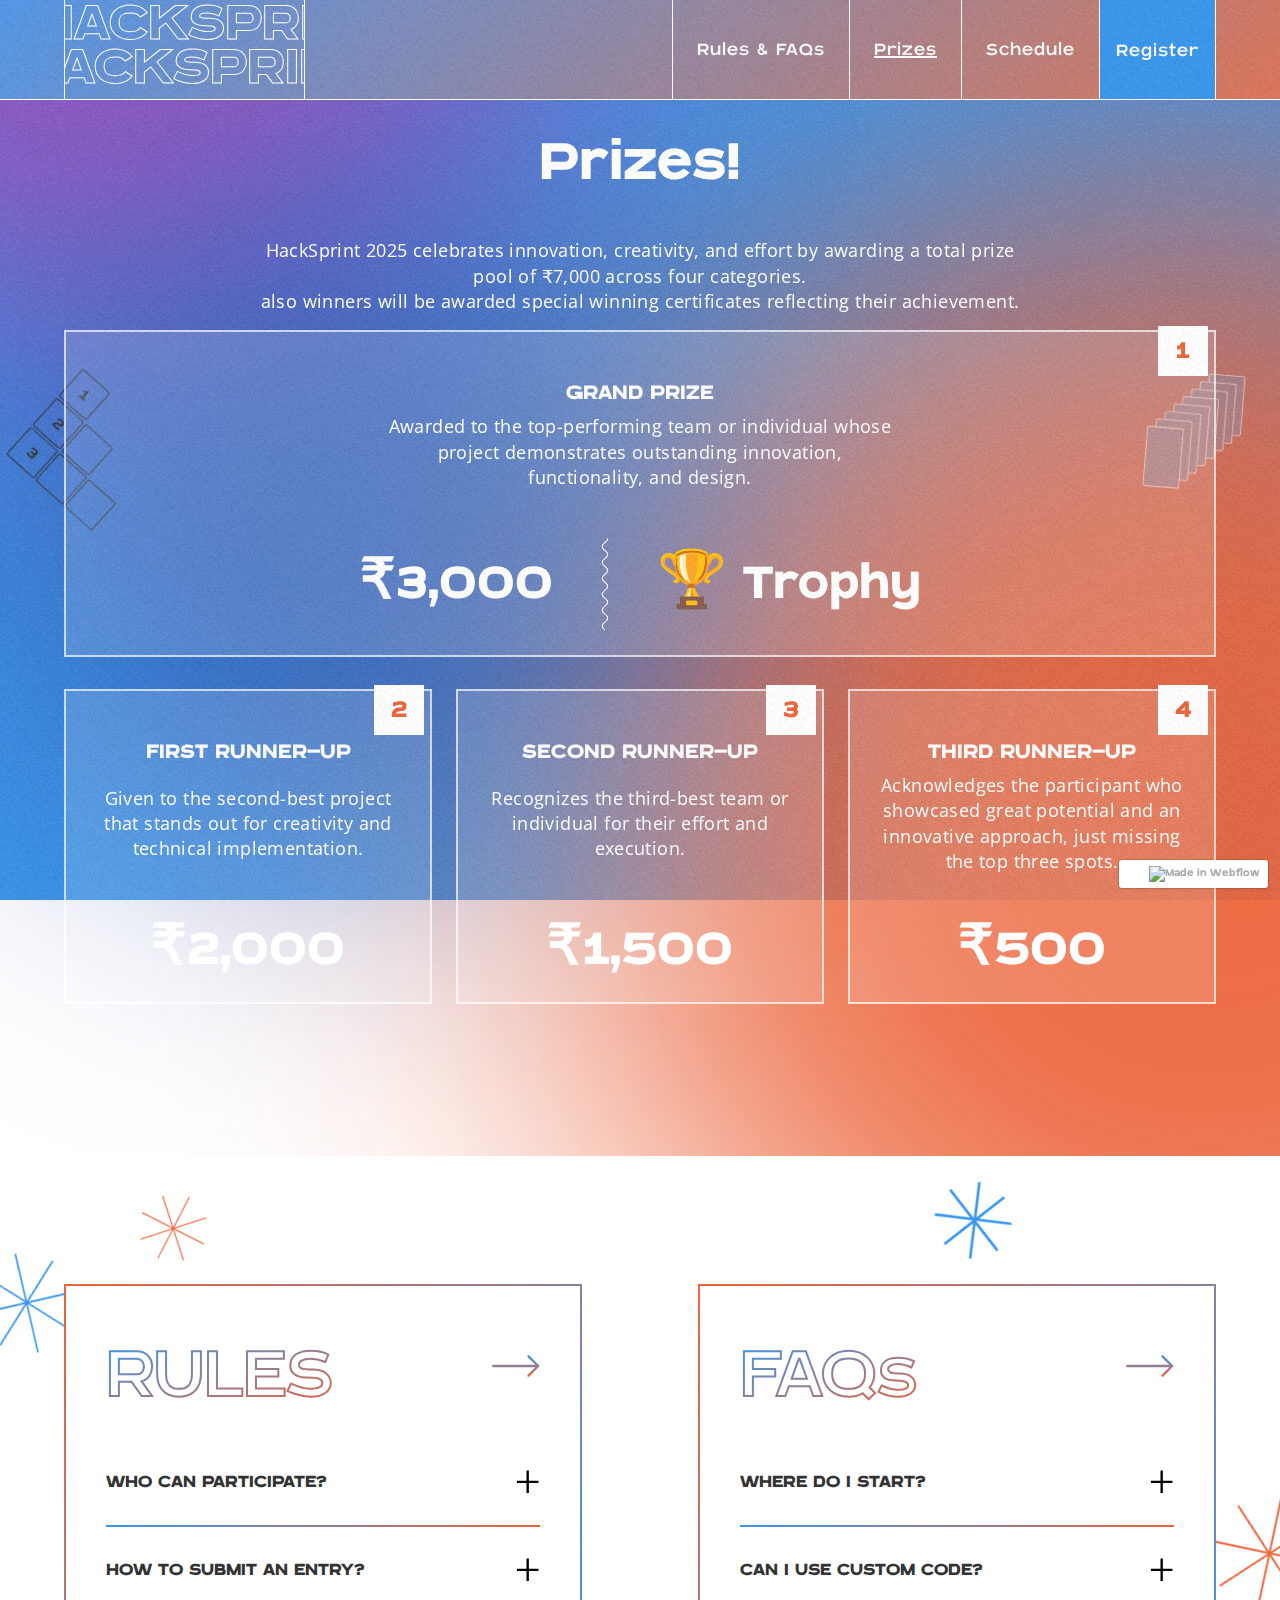
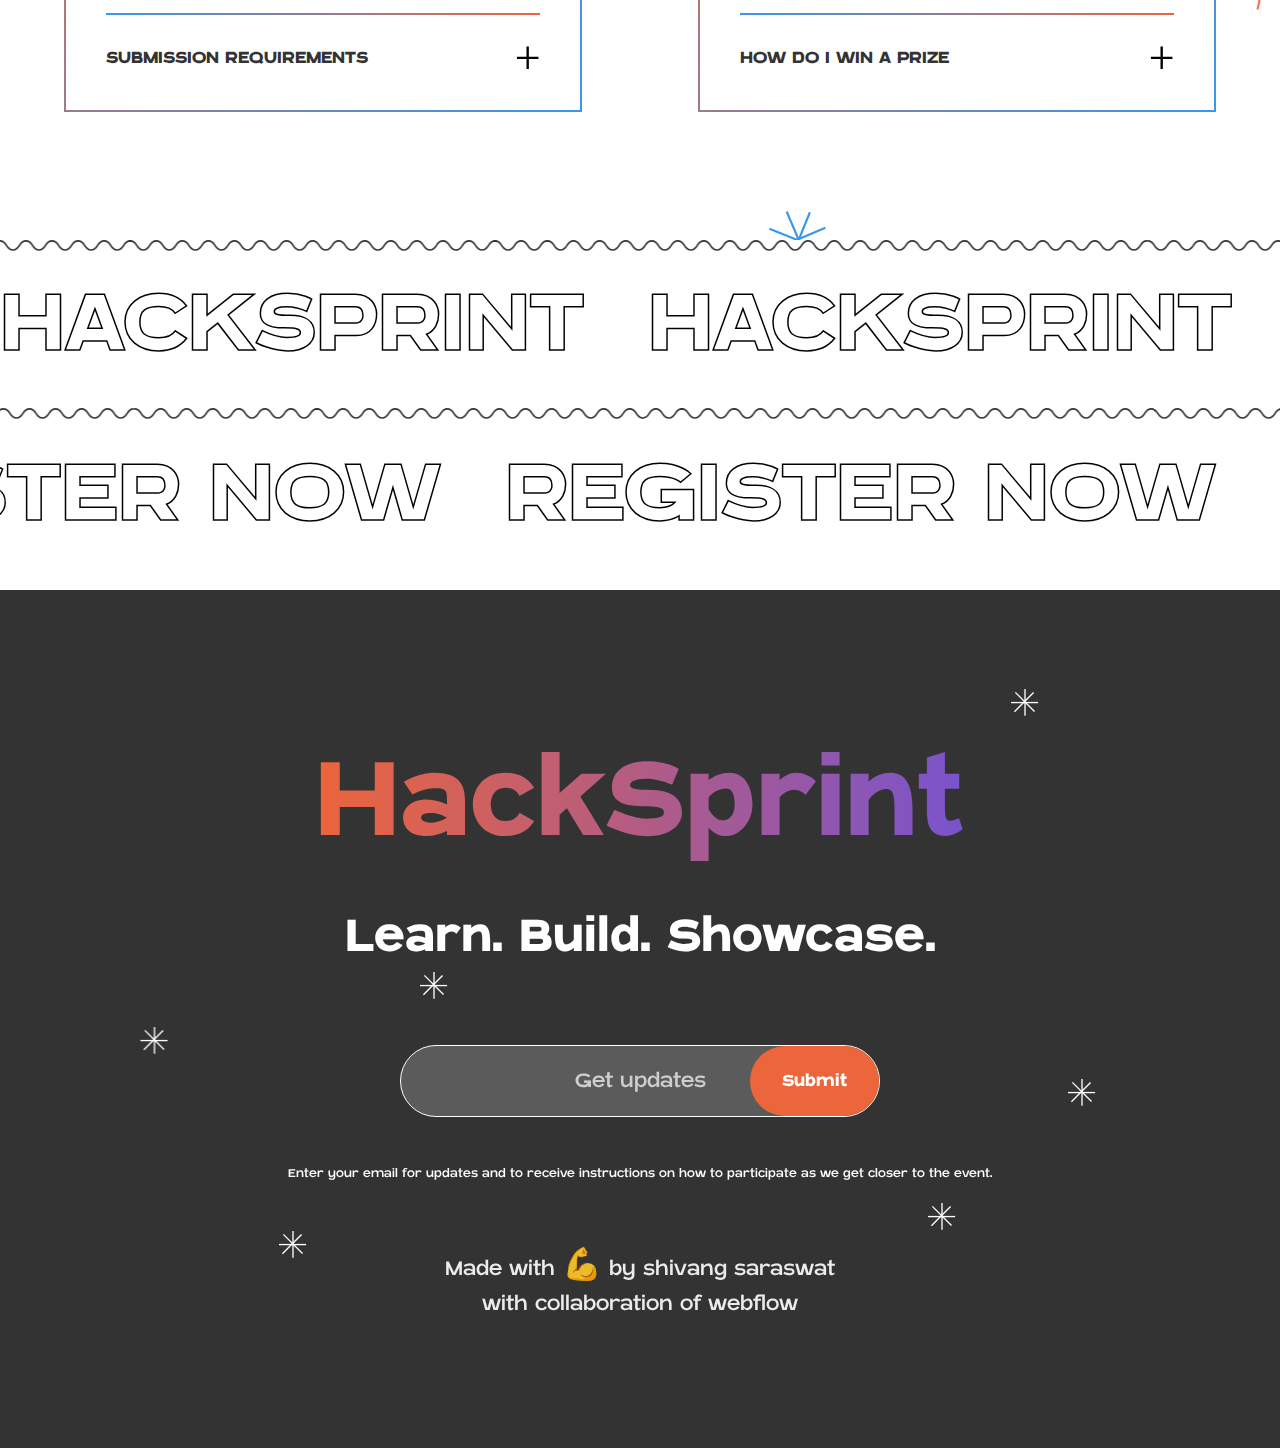
==== prizes.html @ 684ebf3d "bug-fix" ====
<!DOCTYPE html>
<html data-wf-page="60ce366263ce9a8f34f24382" data-wf-site="60ce366263ce9aedb3f24381" data-wf-status="1" class=" w-mod-js">
   <head>
      <meta charset="utf-8">
      <title>Prizes | HackSprint Hackathon</title>
      <meta content="Clone. Create. Connect. Join us July 20-23 for the world's largest Webflow specific hackathon. Powered by Finsweet." name="description">
      <meta content="CloneComp 2021 | Webflow Cloneable Hackathon" property="og:title">
      <meta content="Clone. Create. Connect. Join us July 20-23 for the world's largest Webflow specific hackathon. Powered by Finsweet." property="og:description">
      <meta content="images/60d1d5ae892bbb00818b9dc4_og-img-min%20%281%29.png" property="og:image">
      <meta content="CloneComp 2021 | Webflow Cloneable Hackathon" property="twitter:title">
      <meta content="Clone. Create. Connect. Join us July 20-23 for the world's largest Webflow specific hackathon. Powered by Finsweet." property="twitter:description">
      <meta content="https://cdn.prod.website-files.com/60ce366263ce9aedb3f24381/60d1d5ae892bbb00818b9dc4_og-img-min%20(1).png" property="twitter:image">
      <meta property="og:type" content="website">
      <meta content="summary_large_image" name="twitter:card">
      <meta content="width=device-width, initial-scale=1" name="viewport">
      <meta content="Webflow" name="generator">
      <link href="css/hacksprint.webflow.css" rel="stylesheet" type="text/css">
      <link href="https://fonts.googleapis.com" rel="preconnect">
      <link href="https://fonts.gstatic.com" rel="preconnect" crossorigin="anonymous">
      <script src="js/webfont.js" type="text/javascript"></script>
      <script type="text/javascript">WebFont.load({  google: {    families: ["Open Sans:300,300italic,400,400italic,600,600italic,700,700italic,800,800italic","Inter:100,200,300,regular,500,600,700,800,900"]  }});</script>
      <script type="text/javascript">!function(o,c){var n=c.documentElement,t=" w-mod-";n.className+=t+"js",("ontouchstart"in o||o.DocumentTouch&&c instanceof DocumentTouch)&&(n.className+=t+"touch")}(window,document);</script>
      <link href="images/60d1c0b343411a27e710a7dd_Frame%202.png" rel="shortcut icon" type="image/x-icon">
      <link href="images/60d1c06eaf29f4cddc665154_Frame%201.png" rel="apple-touch-icon">
      <link href="https://clonecomp.webflow.io/" rel="canonical">
      <script id="jetboost-script" type="text/javascript"> window.JETBOOST_SITE_ID = "ckqgnl6mt02pi0m2za96q1nzd"; (function(d) { var s = d.createElement("script"); s.src = "https://cdn.jetboost.io/jetboost.js"; s.async = 1; d.getElementsByTagName("head")[0].appendChild(s); })(document); </script>
      <script src="js/jetboost.js" async=""></script>
   
<!-- Memberstack --> 
<script src="js/memberstack.js" data-memberstack-id="8220835407050ce594dae220cb55c205"> </script> 

<!-- Global site tag (gtag.js) - Google Analytics -->
<script async="" src="https://www.googletagmanager.com/gtag/js?id=G-QPCDQ95077"></script>
<script>
  window.dataLayer = window.dataLayer || [];
  function gtag(){dataLayer.push(arguments);}
  gtag('js', new Date());
  gtag('config', 'G-QPCDQ95077');
</script>
<style>
   .center1{
            text-align: center;
            padding-top: 30px;
            
   }

   .maintext {
      /* text-shadow: 4px 6px; */
  font-size: 130px;
  background: linear-gradient(
        to right,
        rgb(236,101,59),
        #7953cd 20%,
        rgb(236,101,59),
        #71aec8 30%,
        #0190cd 70%,
        #764ada 50%,
        rgb(236,101,59) 50%,
        #c586ae 20%
    );
    
    -webkit-background-clip: text;
    background-clip: text;
    -webkit-text-fill-color: transparent;
    text-fill-color: transparent;
    background-size: 500% auto;
    animation: textShine 5s ease-in-out infinite alternate;
}
@keyframes textShine {
    0% {
        background-position: 0% 50%;
    }
    100% {
        background-position: 100% 50%;
    }
}
.maintext1 {
      text-shadow: 5px 7px;
  font-size: 150px;
  background: linear-gradient(
        to right,
        rgb(236,101,59),
        #7953cd 20%,
        rgb(236,101,59),
        #71aec8 30%,
        #0190cd 70%,
        #764ada 50%,
        rgb(236,101,59) 50%,
        #c586ae 20%
    );
    
    -webkit-background-clip: text;
    background-clip: text;
    -webkit-text-fill-color: transparent;
    text-fill-color: transparent;
    background-size: 500% auto;
    animation: textShine 5s ease-in-out infinite alternate;
}

</style>
</head>
<body>
   <div data-w-id="e8f2a993-9bcc-e92b-ffbc-f6ce407b9c62" class="page-wrapper overflow-hidden">
      <div class="memberstack-form-wrapper">
         
         <div class="form-signup-wrapper">
            <div class="form-signup">
            <div class="margin-bottom-medium">
            <h3 class="text-align-center margin-top-medium">Create a CloneComp Account</h3></div><div class="margin-bottom-medium w-form"><form id="wf-form-MS-sign-up" name="wf-form-MS-sign-up" data-name="MS sign up" method="get" data-ms-form="signup" class="max-xsmall" data-wf-page-id="60ce366263ce9a8f34f24382" data-wf-element-id="c5c7b234-3d4c-e2d2-89e2-783427d19233"><p class="text-size-tiny text-align-center">�&nbsp;️ �&nbsp;Webflow Username is super important! �&nbsp;️ <br><br>We use this unique-id to keep track of all your submissions and scores throughout the event. Please enter the Webflow Username and URL�&nbsp;of the account you intend to submit sites from. Learn how to <a href="https://www.youtube.com/watch?v=0W9elXKJBOg" target="_blank">find your Webflow Username with our tutorial</a>.<br><br><strong><em>If you are signing up as a spectator, please leave the user profile fields empty.</em></strong></p><div class="form-row"><div class="margin-bottom-small margin-right-medium mobile-marg-right-0"><input class="form-input-field w-input" maxlength="256" name="Webflow-Username-2" data-name="Webflow Username 2" placeholder="Webflow Username" type="text" id="Webflow-Username-2" data-ms-member="webflow-username"></div><div class="margin-bottom-small"><input class="form-input-field w-input" maxlength="256" name="Webflow-profile-URL-2" data-name="Webflow Profile URL 2" placeholder="Webflow Profile URL" type="text" id="Webflow-profile-URL-2" data-ms-member="webflow-profile-url"></div></div><div class="form-row"><div class="margin-bottom-small margin-right-medium mobile-marg-right-0"><input class="form-input-field w-input" maxlength="256" name="First-Name-2" data-name="First Name 2" placeholder="First Name" type="text" id="First-Name-2" data-ms-member="first-name" required=""></div><div class="margin-bottom-small"><input class="form-input-field w-input" maxlength="256" name="Last-Name-2" data-name="Last Name 2" placeholder="Last Name" type="text" id="Last-Name-2" data-ms-member="last-name" required=""></div></div><div class="form-row"><div class="margin-bottom-small margin-right-medium mobile-marg-right-0"><input class="form-input-field w-input" maxlength="256" name="Email-2" data-name="Email 2" placeholder="Email Address" type="email" id="Email-2" data-ms-member="email" required=""></div><div class="margin-bottom-small"><input class="form-input-field w-input" maxlength="256" name="Password-2" data-name="Password 2" placeholder="Password" type="password" id="Password-2" data-ms-member="password" required=""></div></div><div class="form-row"><label class="w-checkbox form-checkbox-wrapper"><div class="w-checkbox-input w-checkbox-input--inputType-custom checkbox"></div><input type="checkbox" id="Code-of-Conduct" name="checkbox-2" data-name="Checkbox 2" required="" style="opacity:0;position:absolute;z-index:-1"><span class="w-form-label" for="checkbox-2">I�&nbsp;agree to follow the Webflow <a href="https://webflow.com/community/code-of-conduct" target="_blank">Code of Conduct</a></span></label></div><div class="flex-center"><input type="submit" data-wait="Please wait..." class="button w-button" value="Submit"></div><div class="margin-top-small"><ul role="list"><li><p class="text-size-tiny">Organizers, Judges, sponsors, volunteers, their employees, and anyone else associated with the planning of this event is not eligible to compete in CloneComp. <a href="/rules-faqs">See official rules here</a>. </p></li><li><p class="text-size-tiny">When you submit this registration form, you will automatically be added to CloneComp email updates. You can unsubscribe anytime. <a href="https://join.slack.com/t/nocode/shared_invite/zt-dy9j8kev-CThji6XzTVLH_mpe3wS6vw" target="_blank">Join us on slack</a> for real time event updates. </p></li></ul></div></form><div class="success-message w-form-done"><div>Thank you! Your account is now set up!</div></div><div class="error-message w-form-fail"><div>Oops! Something went wrong while submitting the form.</div></div></div><div class="popup-ms-bar"><a href="https://www.memberstack.com/" target="_blank" class="popup-ms-tag-link w-inline-block"><img src="images/5d78e2e261170c751a72f19e_White%20Badge.svg" alt="" class="popup-ms-tag"></a></div></div><div data-w-id="c5c7b234-3d4c-e2d2-89e2-783427d1926a" class="form-close"></div></div><div class="form-login-wrapper"><div class="form-login"><div class="margin-bottom-medium"><h3 class="text-align-center margin-top-medium">Login to your account</h3></div><div class="margin-bottom-medium w-form"><form id="wf-form-MS-Login" name="wf-form-MS-Login" data-name="MS Login" method="get" data-ms-form="login" class="max-xsmall" data-wf-page-id="60ce366263ce9a8f34f24382" data-wf-element-id="c5c7b234-3d4c-e2d2-89e2-783427d19271"><div class="margin-bottom-small"><input class="form-input-field w-input" maxlength="256" name="Email-2" data-name="Email 2" placeholder="Email Address" type="email" id="Email-2" data-ms-member="email" required=""></div><div class="margin-bottom-small"><input class="form-input-field w-input" maxlength="256" name="Password-2" data-name="Password 2" placeholder="Password" type="password" id="Password-2" data-ms-member="password" required=""></div><div class="flex-vertical-centre-top"><a href="#/ms/password-reset" class="forgot-password">Forgot Password?</a><input type="submit" data-wait="Please wait..." class="button w-button" value="Submit"></div></form><div class="w-form-done"><div>Thank you! Your submission has been received!</div></div><div class="w-form-fail"><div>Oops! Something went wrong while submitting the form.</div></div></div><div class="popup-ms-bar"><a href="https://www.memberstack.com/" target="_blank" class="popup-ms-tag-link w-inline-block"><img src="images/5d78e2e261170c751a72f19e_White%20Badge.svg" alt="" class="popup-ms-tag"></a></div></div><div data-w-id="c5c7b234-3d4c-e2d2-89e2-783427d19283" class="form-close"></div></div></div>
            <div data-collapse="medium" data-animation="default" data-duration="400" data-w-id="53d11284-c5cf-0a8c-11ec-67cb625c6b48" data-easing="ease" data-easing2="ease" role="banner" class="nav_component w-nav">
               
          <!-- Nav-Bar section start-->
     <div class="nav_container">
     <a href="/" aria-current="page" class="nav_logo-wrapper w-nav-brand w--current">
     <h1 class="nav_logo-text text-top">HACKSPRINT</h1>
     <h1 class="nav_logo-text text-bottom">HACKSPRINT</h1></a>
            
         <nav role="navigation" class="nav_links-wrapper w-nav-menu">
            <a href="/rules-faqs.html" class="nav_link w-inline-block">
            <div>Rules &amp;&nbsp;FAQs</div></a>
            <a href="prizes.html" class="nav_link w-inline-block">
            <div><u>Prizes</u></div></a>
            <!-- <a href="#sponsors" class="nav_link w-inline-block">
            <div>Sponsors</div></a> -->
            <a href="schedule.html" class="nav_link w-inline-block">
            <div>Schedule</div></a>

            <div class="nav_link memberstack">
               <a href="#" class="account-link stacked highlight w-inline-block">
               <div class="center1">Register</div></a>
            </div>
               </nav>
                  <div class="nav_menu-button w-nav-button">
                  <div data-is-ix2-target="1" class="nav_menu-button-lottie" data-w-id="53d11284-c5cf-0a8c-11ec-67cb625c6b6a" data-animation-type="lottie" data-src="https://cdn.prod.website-files.com/60ce366263ce9aedb3f24381/60d09579901901953ec85617_lottieflow-menu-nav-06-ffffff-easey.json" data-loop="0" data-direction="1" data-autoplay="0" data-renderer="svg" data-default-duration="2.36" data-duration="0" data-ix2-initial-state="0"></div></div></div></div>
                       <!-- nev-bar-end -->


      
      <div class="body-background-color"><div data-w-id="9ec17549-4fc0-a345-779c-c80ffc6cab0a" class="purple-blob"></div><div data-w-id="83e1a6ae-8cd8-3bde-6ae9-853423e3ed69" class="orange-blob"></div><div data-w-id="ca49b81b-0c8d-beb1-bca9-03891e5a3f41" class="highlight-blob"></div></div>
      
      <div class="body-background-texture noevents"></div>
      <main class="main-wrapper">


         <div id="prizes" data-w-id="cf377c82-d562-34a6-8992-01264f665458" class="section-home-prizes">
            <div class="page-padding">
               <div class="container max-xlarge">
               <div class="padding-vertical-xlarge mobile-ex">
               <div class="home-prizes-content-wrapper">
               <div class="max-small align-center">
                  
               <h2 class="heading-xlarge">Prizes!</h2>
               <div class="margin-top-semi-large"><p>HackSprint 2025 celebrates innovation, creativity, and effort by awarding a total prize pool of ₹7,000 across four categories.<br>also winners will be awarded special winning certificates reflecting their achievement.</p></div></div><div>
               </div><div>
                     
                  <div class="home-prizes-wrapper">
                  <div class="home-prizes-card">
   
                  <h4>GRAND PRIZE</h4>
                  <p class="max-xsmall margin-top-xsmall">Awarded to the top-performing team or individual whose project demonstrates outstanding innovation, functionality, and design.</p>
                  <div class="home-prizes-card-reward-wrapper margin-top-medium">
                     <div class="home-prizes-card-reward">
                     <h2>₹3,000</h2></div>
                     <img src="images/60d0c73d5da10f57646ad584_curvyline-small.svg" loading="lazy" alt="" class="home-prizes-card-reward-separator">
                     <div class="home-prizes-card-reward">
                     <h2>🏆 Trophy</h2></div>
                    </div>
                     <div class="home-prizes-card-tag-wrapper">
                     <div class="home-prizes-card-tag-text">1</div></div></div>
                     <div class="margin-top-medium">
                     <div class="home-prizes-grid">
                     <div class="home-prizes-card">
                        
                  <h4>FIRST RUNNER-UP</h4>
                  <p class="max-xsmall margin-top-xsmall">Given to the second-best project that stands out for creativity and technical implementation.
                  </p>
                  <div class="home-prizes-card-reward-wrapper margin-top-medium">
                  <div class="home-prizes-card-reward">
                  <h2>₹2,000</h2></div></div>
                  <div class="home-prizes-card-tag-wrapper">
                  <div class="home-prizes-card-tag-text">2</div></div></div>
                  <div class="home-prizes-card">
                     
                  <h4>SECOND RUNNER-UP</h4>
                  <p class="max-xsmall margin-top-xsmall">Recognizes the third-best team or individual for their effort and execution.</p>
                  <div class="home-prizes-card-reward-wrapper margin-top-medium">
                  <div class="home-prizes-card-reward">
                  <h2>₹1,500</h2></div></div>
                  <div class="home-prizes-card-tag-wrapper">
                  <div class="home-prizes-card-tag-text">3</div></div></div>
                  
                  
                  
                  <div class="home-prizes-card">
                  <h4>THIRD RUNNER-UP</h4>
                  <p class="max-xsmall margin-top-xsmall">Acknowledges the participant who showcased great potential and an innovative approach, just missing the top three spots.</p>
                  <div class="home-prizes-card-reward-wrapper margin-top-medium">
                  <div class="home-prizes-card-reward"><h2>₹500</h2></div></div>
                  <div class="home-prizes-card-tag-wrapper">
                  <div class="home-prizes-card-tag-text">4</div>
               </div></div></div></div></div></div>
   
         <img src="images/60cf33c1681c89fbcbee606c_podium.svg" loading="lazy" alt="" class="home-prizes-podium">
         <img src="images/60d100f8e5062e5a5115d7e6_Group%2025.svg" loading="lazy" alt="" class="home-schedule-like-copy"></div></div></div></div></div>
            
            
           


 <div data-w-id="1c953800-e3fd-acac-a9cb-29b0601e2c1c" class="section-home-rules">
   <div class="page-padding">
   <img src="images/60d0cd04a9f925267ac92d72_star-orange.svg" loading="lazy" alt="" class="rules-star-1">
   <img src="images/60d0cd053e95c5adfae19e41_starblue.svg" loading="lazy" alt="" class="rules-star-2">
   <img src="images/60d0cd04a9f925267ac92d72_star-orange.svg" loading="lazy" alt="" class="rules-star-3">
   <img src="images/60d0cdb1ad69f9083ac40600_starblue.svg" loading="lazy" alt="" class="rules-star-4">
   <img src="images/60d0cd053e95c5adfae19e41_starblue.svg" loading="lazy" alt="" class="rules-star-5">
   <div class="container max-xlarge"
   ><div class="padding-vertical-xlarge"><div class="rules-content-wrapper"><div class="rules-content-outline tablet-marg-bottom-medium"><div class="rules-content"><div class="rules-content-heading"><div class="rules-content-heading-text w-embed"><style>
#text {
	font-family: Blatant;
}
</style>

<svg xmlns="http://www.w3.org/2000/svg">
 <defs>
  <linearGradient id="gradient" y1="0" y2="1">
   <stop stop-color="#3997EE" offset="0"></stop>
   <stop stop-color="#EC653B" offset="1"></stop>
  </linearGradient>
 </defs>
 <g>
  <text id="text" y="70" font-family="intro" font-size="80" font-weight="400" stroke-width="2" stroke="url(#gradient)" fill="#ffffff">RULES</text>
 </g>
</svg></div><img src="images/60cf386138e06c62c321812e_arrow-gradient.svg" loading="lazy" alt="" class="rules-content-heading-arrow"></div><div class="margin-top-large"><div class="rules-content-faq-wrapper"><div class="rules-content-faq"><h5>Who can participate?</h5><img src="images/60cfa867d1bfb1b2c1fd47e6_plus-vector.svg" loading="lazy" alt="" class="rules-content-faq-plus"></div><div class="rules-content-faq-separator"></div><div class="rules-content-faq"><h5>How to submit an entry?</h5><img src="images/60cfa867d1bfb1b2c1fd47e6_plus-vector.svg" loading="lazy" alt="" class="rules-content-faq-plus"></div><div class="rules-content-faq-separator"></div><div class="rules-content-faq"><h5>Submission Requirements</h5><img src="images/60cfa867d1bfb1b2c1fd47e6_plus-vector.svg" loading="lazy" alt="" class="rules-content-faq-plus"></div></div></div><a href="/rules-faqs" class="absolute-link w-inline-block"></a></div></div><div class="rules-content-outline"><div class="rules-content"><div class="rules-content-heading"><div class="rules-content-heading-text w-embed"><style>
#text {
	font-family: Blatant;
}
</style>

<svg xmlns="http://www.w3.org/2000/svg">
 <defs>
  <linearGradient id="gradient" y1="0" y2="1">
   <stop stop-color="#3997EE" offset="0"></stop>
   <stop stop-color="#EC653B" offset="1"></stop>
  </linearGradient>
 </defs>
 <g>
  <text id="text" y="70" font-family="intro" font-size="80" font-weight="400" stroke-width="2" stroke="url(#gradient)" fill="#ffffff">FAQs</text>
 </g>
</svg></div>

<img src="images/60cf386138e06c62c321812e_arrow-gradient.svg" loading="lazy" alt="" class="rules-content-heading-arrow"></div>
<div class="margin-top-large">
   <div class="rules-content-faq-wrapper">
      <div class="rules-content-faq">
      <h5>Where do I start?</h5>
      <img src="images/60cfa867d1bfb1b2c1fd47e6_plus-vector.svg" loading="lazy" alt="" class="rules-content-faq-plus"></div>
      <div class="rules-content-faq-separator"></div>
      <div class="rules-content-faq">
      <h5>Can I use custom code?</h5>
      <img src="images/60cfa867d1bfb1b2c1fd47e6_plus-vector.svg" loading="lazy" alt="" class="rules-content-faq-plus"></div>
      <div class="rules-content-faq-separator"></div>
      <div class="rules-content-faq">
      <h5>How do I win a prize</h5>
      <img src="images/60cfa867d1bfb1b2c1fd47e6_plus-vector.svg" loading="lazy" alt="" class="rules-content-faq-plus"></div></div></div>
      <a href="/rules-faqs" class="absolute-link w-inline-block"></a></div></div></div></div></div></div></div>
      
      <div data-w-id="da482e5e-42e6-3ebc-f0ae-3c606789579d" class="section-home-marquee-white">
      <div class="home-marquee-curvyline-wrapper top">
      <div style="-webkit-transform:translate3d(0px, 0, 0) scale3d(1, 1, 1) rotateX(0) rotateY(0) rotateZ(0) skew(0, 0);-moz-transform:translate3d(0px, 0, 0) scale3d(1, 1, 1) rotateX(0) rotateY(0) rotateZ(0) skew(0, 0);-ms-transform:translate3d(0px, 0, 0) scale3d(1, 1, 1) rotateX(0) rotateY(0) rotateZ(0) skew(0, 0);transform:translate3d(0px, 0, 0) scale3d(1, 1, 1) rotateX(0) rotateY(0) rotateZ(0) skew(0, 0)" class="home-marquee-curvyline-flex">
         
      <img src="images/60cfc6f55253146ab53cffdc_curvyline-black.svg" loading="lazy" alt="" class="home-marquee-curvyline">
      <img src="images/60cfc6f55253146ab53cffdc_curvyline-black.svg" loading="lazy" alt="" class="home-marquee-curvyline">
      <img src="images/60cfc6f55253146ab53cffdc_curvyline-black.svg" loading="lazy" alt="" class="home-marquee-curvyline">
      <img src="images/60cfc6f55253146ab53cffdc_curvyline-black.svg" loading="lazy" alt="" class="home-marquee-curvyline"></div></div>
      
      <div class="home-marquee-curvyline-center-wrapper">
      <div style="-webkit-transform:translate3d(0px, 0, 0) scale3d(1, 1, 1) rotateX(0) rotateY(0) rotateZ(0) skew(0, 0);-moz-transform:translate3d(0px, 0, 0) scale3d(1, 1, 1) rotateX(0) rotateY(0) rotateZ(0) skew(0, 0);-ms-transform:translate3d(0px, 0, 0) scale3d(1, 1, 1) rotateX(0) rotateY(0) rotateZ(0) skew(0, 0);transform:translate3d(0px, 0, 0) scale3d(1, 1, 1) rotateX(0) rotateY(0) rotateZ(0) skew(0, 0)" class="home-marquee-curvyline-center-flex">
         
      <img src="images/60cfc6f55253146ab53cffdc_curvyline-black.svg" loading="lazy" alt="" class="home-marquee-curvyline">
      <img src="images/60cfc6f55253146ab53cffdc_curvyline-black.svg" loading="lazy" alt="" class="home-marquee-curvyline">
      <img src="images/60cfc6f55253146ab53cffdc_curvyline-black.svg" loading="lazy" alt="" class="home-marquee-curvyline">
      <img src="images/60cfc6f55253146ab53cffdc_curvyline-black.svg" loading="lazy" alt="" class="home-marquee-curvyline"></div></div>
      
      <div class="home-marquee-curvyline-wrapper bottom">
      <div style="-webkit-transform:translate3d(0px, 0, 0) scale3d(1, 1, 1) rotateX(0) rotateY(0) rotateZ(0) skew(0, 0);-moz-transform:translate3d(0px, 0, 0) scale3d(1, 1, 1) rotateX(0) rotateY(0) rotateZ(0) skew(0, 0);-ms-transform:translate3d(0px, 0, 0) scale3d(1, 1, 1) rotateX(0) rotateY(0) rotateZ(0) skew(0, 0);transform:translate3d(0px, 0, 0) scale3d(1, 1, 1) rotateX(0) rotateY(0) rotateZ(0) skew(0, 0)" class="home-marquee-curvyline-flex">
      </div></div>
      
      <div class="home-marquee-row">
      <div class="home-marquee-row-track-top">
      <h2 class="home-marquee-text2">HACKSPRINT</h2>
      <h2 class="home-marquee-text2">HACKSPRINT</h2>
      <h2 class="home-marquee-text2">HACKSPRINT</h2>
      <h2 class="home-marquee-text2">HACKSPRINT</h2>
      <h2 class="home-marquee-text2">HACKSPRINT</h2></div></div>
      
      <div class="home-marquee-row">
      <div class="home-marquee-row-track-bottom">
      <h2 class="home-marquee-text2">REGISTER NOW</h2>
      <h2 class="home-marquee-text2">REGISTER NOW</h2>
      <h2 class="home-marquee-text2">REGISTER NOW</h2>
      <h2 class="home-marquee-text2">REGISTER NOW</h2></div></div></div></main>

      
      
      <div data-w-id="c0a1bb7d-7c08-fa5d-6c9e-b20257e0094f" class="footer_component">
      <div class="page-padding">
      <div class="container">
      <div class="padding-vertical-xlarge">
      <div class="footer_content">
         <img src="images/60d0d9728f2be36b3320ae61_footer-star.svg" loading="lazy" alt="" class="footer-star-1">
         <img src="images/60d0d9728f2be36b3320ae61_footer-star.svg" loading="lazy" alt="" class="footer-star-2">
         <img src="images/60d0d9728f2be36b3320ae61_footer-star.svg" loading="lazy" alt="" class="footer-star-3">
         <img src="images/60d0d9728f2be36b3320ae61_footer-star.svg" loading="lazy" alt="" class="footer-star-4">
         <img src="images/60d0d9728f2be36b3320ae61_footer-star.svg" loading="lazy" alt="" class="footer-star-5">
         <img src="images/60d0d9728f2be36b3320ae61_footer-star.svg" loading="lazy" alt="" class="footer-star-6">
         <img src="images/60d0d9728f2be36b3320ae61_footer-star.svg" loading="lazy" alt="" class="footer-star-7">
         <img src="images/60d0d9728f2be36b3320ae61_footer-star.svg" loading="lazy" alt="" class="footer-star-8">
         <img src="images/60d0d9728f2be36b3320ae61_footer-star.svg" loading="lazy" alt="" class="footer-star-9">
         <img src="images/60d0d9728f2be36b3320ae61_footer-star.svg" loading="lazy" alt="" class="footer-star-10">
         
         <div class="maintext">HackSprint</div><br>
         <h2>Learn. Build. Showcase.</h2>
            
            <div class="margin-top-medium">
               <div class="signup_component">
               <div class="form-block-2 w-form">
                  <form id="email-form" name="email-form" data-name="Email Form" method="get" class="signup_form-wrapper">
                  <input type="email" class="signup_form-input w-input" maxlength="256" name="email-4" data-name="Email 4" placeholder="Get updates" id="email-4" required="">
                  
                  <input type="submit" value="Submit" data-wait="Please wait..." class="signup_form-submit w-button"></form>
                  <div class="signup_success w-form-done">
                  <div>Thank you! Your submission has been received!</div></div>
                     
         <div class="signup_error w-form-fail">
         <div>Oops! Something went wrong while submitting the form.</div></div></div></div></div>
         <div class="micro-text">Enter your email for updates and to receive instructions on how to participate as we get closer to the event.</div>
         
         
         <div class="margin-top-large">
            <div class="footer_final-text">Made with <span class="muscle-text">💪</span> by shivang saraswat <br><center>with collaboration of webflow
            </center></div>
         </div></div></div></div></div></div><div data-w-id="974812f0-9dea-b04e-9786-4556c50aa30c" class="home-hero-wsiv-trigger"></div>
         <div class="global-styles w-embed">
            
            <style>
* {
  -webkit-font-smoothing: antialiased;
  -moz-osx-font-smoothing: grayscale;
}
a, 
.w-tab-link,
.w-nav-link,
.w-dropdown-btn,
.w-dropdown-toggle,
.w-dropdown-link
{
color: inherit;
}

.noevents {
	pointer-events: none;
}

.home-info-timeline-dotted-line {
	background-image: url("data:image/svg+xml,%3csvg width='100%25' height='100%25' xmlns='http://www.w3.org/2000/svg'%3e%3crect width='100%25' height='100%25' fill='none' stroke='%23ec653b' stroke-width='4' stroke-dasharray='6%2c 24' stroke-dashoffset='0' stroke-linecap='square'/%3e%3c/svg%3e");
}

.tabs_content-timeline-dottedline {
background-image: url("data:image/svg+xml,%3csvg width='100%25' height='100%25' xmlns='http://www.w3.org/2000/svg'%3e%3crect width='100%25' height='100%25' fill='none' stroke='white' stroke-width='4' stroke-dasharray='4%2c 20' stroke-dashoffset='0' stroke-linecap='square'/%3e%3c/svg%3e");
}

.nav_logo-text {
	-webkit-text-stroke-width: 1px;
	-webkit-text-stroke-color: white;
}

.rules-faq-content-block-heading-text {
font-size: 92px;
  background: -webkit-linear-gradient(#eee, #333);
  -webkit-background-clip: text;
  -webkit-text-fill-color: white;
}

.home-marquee-text {
	-webkit-text-stroke-width: 1px;
	-webkit-text-stroke-color: white;
}

.home-marquee-text2 {
	-webkit-text-stroke-width: 1.5px;
	-webkit-text-stroke-color: black;
}

.organizers_outline-clone {
	pointer-events: none;
}

.form-dropdown-field {
	text-align-last:center !important;
}

option {
	background: rgba(236, 101, 59, 0.9);
}

</style>

<style>
.ms-password-top-text {
   color: #12141c !important;
}
.ms-password-h1 {
   color: #12141c !important;
}
.ms-password-text {
   color: #12141c !important;
}
.ms-reset-container {
    background-color: #ffffff !important;
}
.ms-password-text {
   color: #12141c !important;
}
.ms-password-label {
   color: #12141c !important;
}
</style></div></div><script src="js/jquery-3.5.1.min.dc5e7f18c8.js" type="text/javascript" crossorigin="anonymous"></script><script src="js/webflow.cf4b67d55.js" type="text/javascript"></script><!--[if lte IE 9]><script src="//cdnjs.cloudflare.com/ajax/libs/placeholders/3.0.2/placeholders.min.js"></script><![endif]--></body></html>
---- css/hacksprint.webflow.css ----
/* Generated on: Fri Jun 24 2022 17:19:15 GMT+0000 (Coordinated Universal Time) */
/* ==========================================================================
   normalize.css v3.0.3 | MIT License | github.com/necolas/normalize.css 
   ========================================================================== */
/*! normalize.css v3.0.3 | MIT License | github.com/necolas/normalize.css */
html{font-family:sans-serif;-ms-text-size-adjust:100%;-webkit-text-size-adjust:100%}body{margin:0}article,aside,details,figcaption,figure,footer,header,hgroup,main,menu,nav,section,summary{display:block}audio,canvas,progress,video{display:inline-block;vertical-align:baseline}audio:not([controls]){display:none;height:0}[hidden],template{display:none}a{background-color:transparent}a:active,a:hover{outline:0}abbr[title]{border-bottom:1px dotted}b,strong{font-weight:bold}dfn{font-style:italic}h1{font-size:2em;margin:.67em 0}mark{background:#ff0;color:#000}small{font-size:80%}sub,sup{font-size:75%;line-height:0;position:relative;vertical-align:baseline}sup{top:-0.5em}sub{bottom:-0.25em}img{border:0}svg:not(:root){overflow:hidden}figure{margin:1em 40px}hr{box-sizing:content-box;height:0}pre{overflow:auto}code,kbd,pre,samp{font-family:monospace,monospace;font-size:1em}button,input,optgroup,select,textarea{color:inherit;font:inherit;margin:0}button{overflow:visible}button,select{text-transform:none}button,html input[type="button"],input[type="reset"]{-webkit-appearance:button;cursor:pointer}button[disabled],html input[disabled]{cursor:default}button::-moz-focus-inner,input::-moz-focus-inner{border:0;padding:0}input{line-height:normal}input[type='checkbox'],input[type='radio']{box-sizing:border-box;padding:0}input[type='number']::-webkit-inner-spin-button,input[type='number']::-webkit-outer-spin-button{height:auto}input[type='search']{-webkit-appearance:none}input[type='search']::-webkit-search-cancel-button,input[type='search']::-webkit-search-decoration{-webkit-appearance:none}fieldset{border:1px solid #c0c0c0;margin:0 2px;padding:.35em .625em .75em}legend{border:0;padding:0}textarea{overflow:auto}optgroup{font-weight:bold}table{border-collapse:collapse;border-spacing:0}td,th{padding:0}

/* ==========================================================================
   Start of base Webflow CSS - If you're looking for some ultra-clean CSS, skip the boilerplate and see the unminified code below.
   ========================================================================== */
@font-face{font-family:'webflow-icons';src:url("[data-uri]") format('truetype');font-weight:normal;font-style:normal}[class^="w-icon-"],[class*=" w-icon-"]{font-family:'webflow-icons' !important;speak:none;font-style:normal;font-weight:normal;font-variant:normal;text-transform:none;line-height:1;-webkit-font-smoothing:antialiased;-moz-osx-font-smoothing:grayscale}.w-icon-slider-right:before{content:"\e600"}.w-icon-slider-left:before{content:"\e601"}.w-icon-nav-menu:before{content:"\e602"}.w-icon-arrow-down:before,.w-icon-dropdown-toggle:before{content:"\e603"}.w-icon-file-upload-remove:before{content:"\e900"}.w-icon-file-upload-icon:before{content:"\e903"}*{-webkit-box-sizing:border-box;-moz-box-sizing:border-box;box-sizing:border-box}html{height:100%}body{margin:0;min-height:100%;background-color:#fff;font-family:Arial,sans-serif;font-size:14px;line-height:20px;color:#333}img{max-width:100%;vertical-align:middle;display:inline-block}html.w-mod-touch *{background-attachment:scroll !important}.w-block{display:block}.w-inline-block{max-width:100%;display:inline-block}.w-clearfix:before,.w-clearfix:after{content:" ";display:table;grid-column-start:1;grid-row-start:1;grid-column-end:2;grid-row-end:2}.w-clearfix:after{clear:both}.w-hidden{display:none}.w-button{display:inline-block;padding:9px 15px;background-color:#3898EC;color:white;border:0;line-height:inherit;text-decoration:none;cursor:pointer;border-radius:0}input.w-button{-webkit-appearance:button}html[data-w-dynpage] [data-w-cloak]{color:transparent !important}.w-webflow-badge,.w-webflow-badge *{position:static;left:auto;top:auto;right:auto;bottom:auto;z-index:auto;display:block;visibility:visible;overflow:visible;overflow-x:visible;overflow-y:visible;box-sizing:border-box;width:auto;height:auto;max-height:none;max-width:none;min-height:0;min-width:0;margin:0;padding:0;float:none;clear:none;border:0 none transparent;border-radius:0;background:none;background-image:none;background-position:0 0;background-size:auto auto;background-repeat:repeat;background-origin:padding-box;background-clip:border-box;background-attachment:scroll;background-color:transparent;box-shadow:none;opacity:1;transform:none;transition:none;direction:ltr;font-family:inherit;font-weight:inherit;color:inherit;font-size:inherit;line-height:inherit;font-style:inherit;font-variant:inherit;text-align:inherit;letter-spacing:inherit;text-decoration:inherit;text-indent:0;text-transform:inherit;list-style-type:disc;text-shadow:none;font-smoothing:auto;vertical-align:baseline;cursor:inherit;white-space:inherit;word-break:normal;word-spacing:normal;word-wrap:normal}.w-webflow-badge{position:fixed !important;display:inline-block !important;visibility:visible !important;z-index:2147483647 !important;top:auto !important;right:12px !important;bottom:12px !important;left:auto !important;color:#AAADB0 !important;background-color:#fff !important;border-radius:3px !important;padding:6px 8px 6px 6px !important;font-size:12px !important;opacity:1 !important;line-height:14px !important;text-decoration:none !important;transform:none !important;margin:0 !important;width:auto !important;height:auto !important;overflow:visible !important;white-space:nowrap;box-shadow:0 0 0 1px rgba(0,0,0,0.1),0 1px 3px rgba(0,0,0,0.1);cursor:pointer}.w-webflow-badge>img{display:inline-block !important;visibility:visible !important;opacity:1 !important;vertical-align:middle !important}h1,h2,h3,h4,h5,h6{font-weight:bold;margin-bottom:10px}h1{font-size:38px;line-height:44px;margin-top:20px}h2{font-size:32px;line-height:36px;margin-top:20px}h3{font-size:24px;line-height:30px;margin-top:20px}h4{font-size:18px;line-height:24px;margin-top:10px}h5{font-size:14px;line-height:20px;margin-top:10px}h6{font-size:12px;line-height:18px;margin-top:10px}p{margin-top:0;margin-bottom:10px}blockquote{margin:0 0 10px 0;padding:10px 20px;border-left:5px solid #E2E2E2;font-size:18px;line-height:22px}figure{margin:0;margin-bottom:10px}figcaption{margin-top:5px;text-align:center}ul,ol{margin-top:0;margin-bottom:10px;padding-left:40px}.w-list-unstyled{padding-left:0;list-style:none}.w-embed:before,.w-embed:after{content:" ";display:table;grid-column-start:1;grid-row-start:1;grid-column-end:2;grid-row-end:2}.w-embed:after{clear:both}.w-video{width:100%;position:relative;padding:0}.w-video iframe,.w-video object,.w-video embed{position:absolute;top:0;left:0;width:100%;height:100%;border:none}fieldset{padding:0;margin:0;border:0}button,html input[type='button'],input[type='reset']{border:0;cursor:pointer;-webkit-appearance:button}.w-form{margin:0 0 15px}.w-form-done{display:none;padding:20px;text-align:center;background-color:#dddddd}.w-form-fail{display:none;margin-top:10px;padding:10px;background-color:#ffdede}label{display:block;margin-bottom:5px;font-weight:bold}.w-input,.w-select{display:block;width:100%;height:38px;padding:8px 12px;margin-bottom:10px;font-size:14px;line-height:1.42857143;color:#333333;vertical-align:middle;background-color:#ffffff;border:1px solid #cccccc}.w-input:-moz-placeholder,.w-select:-moz-placeholder{color:#999}.w-input::-moz-placeholder,.w-select::-moz-placeholder{color:#999;opacity:1}.w-input:-ms-input-placeholder,.w-select:-ms-input-placeholder{color:#999}.w-input::-webkit-input-placeholder,.w-select::-webkit-input-placeholder{color:#999}.w-input:focus,.w-select:focus{border-color:#3898EC;outline:0}.w-input[disabled],.w-select[disabled],.w-input[readonly],.w-select[readonly],fieldset[disabled] .w-input,fieldset[disabled] .w-select{cursor:not-allowed}.w-input[disabled]:not(.w-input-disabled),.w-select[disabled]:not(.w-input-disabled),.w-input[readonly],.w-select[readonly],fieldset[disabled]:not(.w-input-disabled) .w-input,fieldset[disabled]:not(.w-input-disabled) .w-select{background-color:#eeeeee}textarea.w-input,textarea.w-select{height:auto}.w-select{background-color:#f3f3f3}.w-select[multiple]{height:auto}.w-form-label{display:inline-block;cursor:pointer;font-weight:normal;margin-bottom:0}.w-radio{display:block;margin-bottom:5px;padding-left:20px}.w-radio:before,.w-radio:after{content:" ";display:table;grid-column-start:1;grid-row-start:1;grid-column-end:2;grid-row-end:2}.w-radio:after{clear:both}.w-radio-input{margin:4px 0 0;margin-top:1px \9;line-height:normal;float:left;margin-left:-20px}.w-radio-input{margin-top:3px}.w-file-upload{display:block;margin-bottom:10px}.w-file-upload-input{width:.1px;height:.1px;opacity:0;overflow:hidden;position:absolute;z-index:-100}.w-file-upload-default,.w-file-upload-uploading,.w-file-upload-success{display:inline-block;color:#333333}.w-file-upload-error{display:block;margin-top:10px}.w-file-upload-default.w-hidden,.w-file-upload-uploading.w-hidden,.w-file-upload-error.w-hidden,.w-file-upload-success.w-hidden{display:none}.w-file-upload-uploading-btn{display:flex;font-size:14px;font-weight:normal;cursor:pointer;margin:0;padding:8px 12px;border:1px solid #cccccc;background-color:#fafafa}.w-file-upload-file{display:flex;flex-grow:1;justify-content:space-between;margin:0;padding:8px 9px 8px 11px;border:1px solid #cccccc;background-color:#fafafa}.w-file-upload-file-name{font-size:14px;font-weight:normal;display:block}.w-file-remove-link{margin-top:3px;margin-left:10px;width:auto;height:auto;padding:3px;display:block;cursor:pointer}.w-icon-file-upload-remove{margin:auto;font-size:10px}.w-file-upload-error-msg{display:inline-block;color:#ea384c;padding:2px 0}.w-file-upload-info{display:inline-block;line-height:38px;padding:0 12px}.w-file-upload-label{display:inline-block;font-size:14px;font-weight:normal;cursor:pointer;margin:0;padding:8px 12px;border:1px solid #cccccc;background-color:#fafafa}.w-icon-file-upload-icon,.w-icon-file-upload-uploading{display:inline-block;margin-right:8px;width:20px}.w-icon-file-upload-uploading{height:20px}.w-container{margin-left:auto;margin-right:auto;max-width:940px}.w-container:before,.w-container:after{content:" ";display:table;grid-column-start:1;grid-row-start:1;grid-column-end:2;grid-row-end:2}.w-container:after{clear:both}.w-container .w-row{margin-left:-10px;margin-right:-10px}.w-row:before,.w-row:after{content:" ";display:table;grid-column-start:1;grid-row-start:1;grid-column-end:2;grid-row-end:2}.w-row:after{clear:both}.w-row .w-row{margin-left:0;margin-right:0}.w-col{position:relative;float:left;width:100%;min-height:1px;padding-left:10px;padding-right:10px}.w-col .w-col{padding-left:0;padding-right:0}.w-col-1{width:8.33333333%}.w-col-2{width:16.66666667%}.w-col-3{width:25%}.w-col-4{width:33.33333333%}.w-col-5{width:41.66666667%}.w-col-6{width:50%}.w-col-7{width:58.33333333%}.w-col-8{width:66.66666667%}.w-col-9{width:75%}.w-col-10{width:83.33333333%}.w-col-11{width:91.66666667%}.w-col-12{width:100%}.w-hidden-main{display:none !important}@media screen and (max-width:991px){.w-container{max-width:728px}.w-hidden-main{display:inherit !important}.w-hidden-medium{display:none !important}.w-col-medium-1{width:8.33333333%}.w-col-medium-2{width:16.66666667%}.w-col-medium-3{width:25%}.w-col-medium-4{width:33.33333333%}.w-col-medium-5{width:41.66666667%}.w-col-medium-6{width:50%}.w-col-medium-7{width:58.33333333%}.w-col-medium-8{width:66.66666667%}.w-col-medium-9{width:75%}.w-col-medium-10{width:83.33333333%}.w-col-medium-11{width:91.66666667%}.w-col-medium-12{width:100%}.w-col-stack{width:100%;left:auto;right:auto}}@media screen and (max-width:767px){.w-hidden-main{display:inherit !important}.w-hidden-medium{display:inherit !important}.w-hidden-small{display:none !important}.w-row,.w-container .w-row{margin-left:0;margin-right:0}.w-col{width:100%;left:auto;right:auto}.w-col-small-1{width:8.33333333%}.w-col-small-2{width:16.66666667%}.w-col-small-3{width:25%}.w-col-small-4{width:33.33333333%}.w-col-small-5{width:41.66666667%}.w-col-small-6{width:50%}.w-col-small-7{width:58.33333333%}.w-col-small-8{width:66.66666667%}.w-col-small-9{width:75%}.w-col-small-10{width:83.33333333%}.w-col-small-11{width:91.66666667%}.w-col-small-12{width:100%}}@media screen and (max-width:479px){.w-container{max-width:none}.w-hidden-main{display:inherit !important}.w-hidden-medium{display:inherit !important}.w-hidden-small{display:inherit !important}.w-hidden-tiny{display:none !important}.w-col{width:100%}.w-col-tiny-1{width:8.33333333%}.w-col-tiny-2{width:16.66666667%}.w-col-tiny-3{width:25%}.w-col-tiny-4{width:33.33333333%}.w-col-tiny-5{width:41.66666667%}.w-col-tiny-6{width:50%}.w-col-tiny-7{width:58.33333333%}.w-col-tiny-8{width:66.66666667%}.w-col-tiny-9{width:75%}.w-col-tiny-10{width:83.33333333%}.w-col-tiny-11{width:91.66666667%}.w-col-tiny-12{width:100%}}.w-widget{position:relative}.w-widget-map{width:100%;height:400px}.w-widget-map label{width:auto;display:inline}.w-widget-map img{max-width:inherit}.w-widget-map .gm-style-iw{text-align:center}.w-widget-map .gm-style-iw>button{display:none !important}.w-widget-twitter{overflow:hidden}.w-widget-twitter-count-shim{display:inline-block;vertical-align:top;position:relative;width:28px;height:20px;text-align:center;background:white;border:#758696 solid 1px;border-radius:3px}.w-widget-twitter-count-shim *{pointer-events:none;-webkit-user-select:none;-moz-user-select:none;-ms-user-select:none;user-select:none}.w-widget-twitter-count-shim .w-widget-twitter-count-inner{position:relative;font-size:15px;line-height:12px;text-align:center;color:#999;font-family:serif}.w-widget-twitter-count-shim .w-widget-twitter-count-clear{position:relative;display:block}.w-widget-twitter-count-shim.w--large{width:36px;height:28px}.w-widget-twitter-count-shim.w--large .w-widget-twitter-count-inner{font-size:18px;line-height:18px}.w-widget-twitter-count-shim:not(.w--vertical){margin-left:5px;margin-right:8px}.w-widget-twitter-count-shim:not(.w--vertical).w--large{margin-left:6px}.w-widget-twitter-count-shim:not(.w--vertical):before,.w-widget-twitter-count-shim:not(.w--vertical):after{top:50%;left:0;border:solid transparent;content:' ';height:0;width:0;position:absolute;pointer-events:none}.w-widget-twitter-count-shim:not(.w--vertical):before{border-color:rgba(117,134,150,0);border-right-color:#5d6c7b;border-width:4px;margin-left:-9px;margin-top:-4px}.w-widget-twitter-count-shim:not(.w--vertical).w--large:before{border-width:5px;margin-left:-10px;margin-top:-5px}.w-widget-twitter-count-shim:not(.w--vertical):after{border-color:rgba(255,255,255,0);border-right-color:white;border-width:4px;margin-left:-8px;margin-top:-4px}.w-widget-twitter-count-shim:not(.w--vertical).w--large:after{border-width:5px;margin-left:-9px;margin-top:-5px}.w-widget-twitter-count-shim.w--vertical{width:61px;height:33px;margin-bottom:8px}.w-widget-twitter-count-shim.w--vertical:before,.w-widget-twitter-count-shim.w--vertical:after{top:100%;left:50%;border:solid transparent;content:' ';height:0;width:0;position:absolute;pointer-events:none}.w-widget-twitter-count-shim.w--vertical:before{border-color:rgba(117,134,150,0);border-top-color:#5d6c7b;border-width:5px;margin-left:-5px}.w-widget-twitter-count-shim.w--vertical:after{border-color:rgba(255,255,255,0);border-top-color:white;border-width:4px;margin-left:-4px}.w-widget-twitter-count-shim.w--vertical .w-widget-twitter-count-inner{font-size:18px;line-height:22px}.w-widget-twitter-count-shim.w--vertical.w--large{width:76px}.w-background-video{position:relative;overflow:hidden;height:500px;color:white}.w-background-video>video{background-size:cover;background-position:50% 50%;position:absolute;margin:auto;width:100%;height:100%;right:-100%;bottom:-100%;top:-100%;left:-100%;object-fit:cover;z-index:-100}.w-background-video>video::-webkit-media-controls-start-playback-button{display:none !important;-webkit-appearance:none}.w-background-video--control{position:absolute;bottom:1em;right:1em;background-color:transparent;padding:0}.w-background-video--control>[hidden]{display:none !important}.w-slider{position:relative;height:300px;text-align:center;background:#dddddd;clear:both;-webkit-tap-highlight-color:rgba(0,0,0,0);tap-highlight-color:rgba(0,0,0,0)}.w-slider-mask{position:relative;display:block;overflow:hidden;z-index:1;left:0;right:0;height:100%;white-space:nowrap}.w-slide{position:relative;display:inline-block;vertical-align:top;width:100%;height:100%;white-space:normal;text-align:left}.w-slider-nav{position:absolute;z-index:2;top:auto;right:0;bottom:0;left:0;margin:auto;padding-top:10px;height:40px;text-align:center;-webkit-tap-highlight-color:rgba(0,0,0,0);tap-highlight-color:rgba(0,0,0,0)}.w-slider-nav.w-round>div{border-radius:100%}.w-slider-nav.w-num>div{width:auto;height:auto;padding:.2em .5em;font-size:inherit;line-height:inherit}.w-slider-nav.w-shadow>div{box-shadow:0 0 3px rgba(51,51,51,0.4)}.w-slider-nav-invert{color:#fff}.w-slider-nav-invert>div{background-color:rgba(34,34,34,0.4)}.w-slider-nav-invert>div.w-active{background-color:#222}.w-slider-dot{position:relative;display:inline-block;width:1em;height:1em;background-color:rgba(255,255,255,0.4);cursor:pointer;margin:0 3px .5em;transition:background-color 100ms,color 100ms}.w-slider-dot.w-active{background-color:#fff}.w-slider-dot:focus{outline:none;box-shadow:0 0 0 2px #fff}.w-slider-dot:focus.w-active{box-shadow:none}.w-slider-arrow-left,.w-slider-arrow-right{position:absolute;width:80px;top:0;right:0;bottom:0;left:0;margin:auto;cursor:pointer;overflow:hidden;color:white;font-size:40px;-webkit-tap-highlight-color:rgba(0,0,0,0);tap-highlight-color:rgba(0,0,0,0);-webkit-user-select:none;-moz-user-select:none;-ms-user-select:none;user-select:none}.w-slider-arrow-left [class^='w-icon-'],.w-slider-arrow-right [class^='w-icon-'],.w-slider-arrow-left [class*=' w-icon-'],.w-slider-arrow-right [class*=' w-icon-']{position:absolute}.w-slider-arrow-left:focus,.w-slider-arrow-right:focus{outline:0}.w-slider-arrow-left{z-index:3;right:auto}.w-slider-arrow-right{z-index:4;left:auto}.w-icon-slider-left,.w-icon-slider-right{top:0;right:0;bottom:0;left:0;margin:auto;width:1em;height:1em}.w-slider-aria-label{border:0;clip:rect(0 0 0 0);height:1px;margin:-1px;overflow:hidden;padding:0;position:absolute;width:1px}.w-slider-force-show{display:block !important}.w-dropdown{display:inline-block;position:relative;text-align:left;margin-left:auto;margin-right:auto;z-index:900}.w-dropdown-btn,.w-dropdown-toggle,.w-dropdown-link{position:relative;vertical-align:top;text-decoration:none;color:#222222;padding:20px;text-align:left;margin-left:auto;margin-right:auto;white-space:nowrap}.w-dropdown-toggle{-webkit-user-select:none;-moz-user-select:none;-ms-user-select:none;user-select:none;display:inline-block;cursor:pointer;padding-right:40px}.w-dropdown-toggle:focus{outline:0}.w-icon-dropdown-toggle{position:absolute;top:0;right:0;bottom:0;margin:auto;margin-right:20px;width:1em;height:1em}.w-dropdown-list{position:absolute;background:#dddddd;display:none;min-width:100%}.w-dropdown-list.w--open{display:block}.w-dropdown-link{padding:10px 20px;display:block;color:#222222}.w-dropdown-link.w--current{color:#0082f3}.w-dropdown-link:focus{outline:0}@media screen and (max-width:767px){.w-nav-brand{padding-left:10px}}.w-lightbox-backdrop{color:#000;cursor:auto;font-family:serif;font-size:medium;font-style:normal;font-variant:normal;font-weight:normal;letter-spacing:normal;line-height:normal;list-style:disc;text-align:start;text-indent:0;text-shadow:none;text-transform:none;visibility:visible;white-space:normal;word-break:normal;word-spacing:normal;word-wrap:normal;position:fixed;top:0;right:0;bottom:0;left:0;color:#fff;font-family:"Helvetica Neue",Helvetica,Ubuntu,"Segoe UI",Verdana,sans-serif;font-size:17px;line-height:1.2;font-weight:300;text-align:center;background:rgba(0,0,0,0.9);z-index:2000;outline:0;opacity:0;-webkit-user-select:none;-moz-user-select:none;-ms-user-select:none;-webkit-tap-highlight-color:transparent;-webkit-transform:translate(0, 0)}.w-lightbox-backdrop,.w-lightbox-container{height:100%;overflow:auto;-webkit-overflow-scrolling:touch}.w-lightbox-content{position:relative;height:100vh;overflow:hidden}.w-lightbox-view{position:absolute;width:100vw;height:100vh;opacity:0}.w-lightbox-view:before{content:"";height:100vh}.w-lightbox-group,.w-lightbox-group .w-lightbox-view,.w-lightbox-group .w-lightbox-view:before{height:86vh}.w-lightbox-frame,.w-lightbox-view:before{display:inline-block;vertical-align:middle}.w-lightbox-figure{position:relative;margin:0}.w-lightbox-group .w-lightbox-figure{cursor:pointer}.w-lightbox-img{width:auto;height:auto;max-width:none}.w-lightbox-image{display:block;float:none;max-width:100vw;max-height:100vh}.w-lightbox-group .w-lightbox-image{max-height:86vh}.w-lightbox-caption{position:absolute;right:0;bottom:0;left:0;padding:.5em 1em;background:rgba(0,0,0,0.4);text-align:left;text-overflow:ellipsis;white-space:nowrap;overflow:hidden}.w-lightbox-embed{position:absolute;top:0;right:0;bottom:0;left:0;width:100%;height:100%}.w-lightbox-control{position:absolute;top:0;width:4em;background-size:24px;background-repeat:no-repeat;background-position:center;cursor:pointer;-webkit-transition:all .3s;transition:all .3s}.w-lightbox-left{display:none;bottom:0;left:0;background-image:url("[data-uri]")}.w-lightbox-right{display:none;right:0;bottom:0;background-image:url("[data-uri]")}.w-lightbox-close{right:0;height:2.6em;background-image:url("[data-uri]");background-size:18px}.w-lightbox-strip{position:absolute;bottom:0;left:0;right:0;padding:0 1vh;line-height:0;white-space:nowrap;overflow-x:auto;overflow-y:hidden}.w-lightbox-item{display:inline-block;width:10vh;padding:2vh 1vh;box-sizing:content-box;cursor:pointer;-webkit-transform:translate3d(0, 0, 0)}.w-lightbox-active{opacity:.3}.w-lightbox-thumbnail{position:relative;height:10vh;background:#222;overflow:hidden}.w-lightbox-thumbnail-image{position:absolute;top:0;left:0}.w-lightbox-thumbnail .w-lightbox-tall{top:50%;width:100%;-webkit-transform:translate(0, -50%);-ms-transform:translate(0, -50%);transform:translate(0, -50%)}.w-lightbox-thumbnail .w-lightbox-wide{left:50%;height:100%;-webkit-transform:translate(-50%, 0);-ms-transform:translate(-50%, 0);transform:translate(-50%, 0)}.w-lightbox-spinner{position:absolute;top:50%;left:50%;box-sizing:border-box;width:40px;height:40px;margin-top:-20px;margin-left:-20px;border:5px solid rgba(0,0,0,0.4);border-radius:50%;-webkit-animation:spin .8s infinite linear;animation:spin .8s infinite linear}.w-lightbox-spinner:after{content:"";position:absolute;top:-4px;right:-4px;bottom:-4px;left:-4px;border:3px solid transparent;border-bottom-color:#fff;border-radius:50%}.w-lightbox-hide{display:none}.w-lightbox-noscroll{overflow:hidden}@media (min-width:768px){.w-lightbox-content{height:96vh;margin-top:2vh}.w-lightbox-view,.w-lightbox-view:before{height:96vh}.w-lightbox-group,.w-lightbox-group .w-lightbox-view,.w-lightbox-group .w-lightbox-view:before{height:84vh}.w-lightbox-image{max-width:96vw;max-height:96vh}.w-lightbox-group .w-lightbox-image{max-width:82.3vw;max-height:84vh}.w-lightbox-left,.w-lightbox-right{display:block;opacity:.5}.w-lightbox-close{opacity:.8}.w-lightbox-control:hover{opacity:1}}.w-lightbox-inactive,.w-lightbox-inactive:hover{opacity:0}.w-richtext:before,.w-richtext:after{content:" ";display:table;grid-column-start:1;grid-row-start:1;grid-column-end:2;grid-row-end:2}.w-richtext:after{clear:both}.w-richtext[contenteditable="true"]:before,.w-richtext[contenteditable="true"]:after{white-space:initial}.w-richtext ol,.w-richtext ul{overflow:hidden}.w-richtext .w-richtext-figure-selected.w-richtext-figure-type-video div:after,.w-richtext .w-richtext-figure-selected[data-rt-type="video"] div:after{outline:2px solid #2895f7}.w-richtext .w-richtext-figure-selected.w-richtext-figure-type-image div,.w-richtext .w-richtext-figure-selected[data-rt-type="image"] div{outline:2px solid #2895f7}.w-richtext figure.w-richtext-figure-type-video>div:after,.w-richtext figure[data-rt-type="video"]>div:after{content:'';position:absolute;display:none;left:0;top:0;right:0;bottom:0}.w-richtext figure{position:relative;max-width:60%}.w-richtext figure>div:before{cursor:default !important}.w-richtext figure img{width:100%}.w-richtext figure figcaption.w-richtext-figcaption-placeholder{opacity:.6}.w-richtext figure div{font-size:0;color:transparent}.w-richtext figure.w-richtext-figure-type-image,.w-richtext figure[data-rt-type="image"]{display:table}.w-richtext figure.w-richtext-figure-type-image>div,.w-richtext figure[data-rt-type="image"]>div{display:inline-block}.w-richtext figure.w-richtext-figure-type-image>figcaption,.w-richtext figure[data-rt-type="image"]>figcaption{display:table-caption;caption-side:bottom}.w-richtext figure.w-richtext-figure-type-video,.w-richtext figure[data-rt-type="video"]{width:60%;height:0}.w-richtext figure.w-richtext-figure-type-video iframe,.w-richtext figure[data-rt-type="video"] iframe{position:absolute;top:0;left:0;width:100%;height:100%}.w-richtext figure.w-richtext-figure-type-video>div,.w-richtext figure[data-rt-type="video"]>div{width:100%}.w-richtext figure.w-richtext-align-center{margin-right:auto;margin-left:auto;clear:both}.w-richtext figure.w-richtext-align-center.w-richtext-figure-type-image>div,.w-richtext figure.w-richtext-align-center[data-rt-type="image"]>div{max-width:100%}.w-richtext figure.w-richtext-align-normal{clear:both}.w-richtext figure.w-richtext-align-fullwidth{width:100%;max-width:100%;text-align:center;clear:both;display:block;margin-right:auto;margin-left:auto}.w-richtext figure.w-richtext-align-fullwidth>div{display:inline-block;padding-bottom:inherit}.w-richtext figure.w-richtext-align-fullwidth>figcaption{display:block}.w-richtext figure.w-richtext-align-floatleft{float:left;margin-right:15px;clear:none}.w-richtext figure.w-richtext-align-floatright{float:right;margin-left:15px;clear:none}.w-nav{position:relative;background:#dddddd;z-index:1000}.w-nav:before,.w-nav:after{content:" ";display:table;grid-column-start:1;grid-row-start:1;grid-column-end:2;grid-row-end:2}.w-nav:after{clear:both}.w-nav-brand{position:relative;float:left;text-decoration:none;color:#333333}.w-nav-link{position:relative;display:inline-block;vertical-align:top;text-decoration:none;color:#222222;padding:20px;text-align:left;margin-left:auto;margin-right:auto}.w-nav-link.w--current{color:#0082f3}.w-nav-menu{position:relative;float:right}[data-nav-menu-open]{display:block !important;position:absolute;top:100%;left:0;right:0;background:#C8C8C8;text-align:center;overflow:visible;min-width:200px}.w--nav-link-open{display:block;position:relative}.w-nav-overlay{position:absolute;overflow:hidden;display:none;top:100%;left:0;right:0;width:100%}.w-nav-overlay [data-nav-menu-open]{top:0}.w-nav[data-animation="over-left"] .w-nav-overlay{width:auto}.w-nav[data-animation="over-left"] .w-nav-overlay,.w-nav[data-animation="over-left"] [data-nav-menu-open]{right:auto;z-index:1;top:0}.w-nav[data-animation="over-right"] .w-nav-overlay{width:auto}.w-nav[data-animation="over-right"] .w-nav-overlay,.w-nav[data-animation="over-right"] [data-nav-menu-open]{left:auto;z-index:1;top:0}.w-nav-button{position:relative;float:right;padding:18px;font-size:24px;display:none;cursor:pointer;-webkit-tap-highlight-color:rgba(0,0,0,0);tap-highlight-color:rgba(0,0,0,0);-webkit-user-select:none;-moz-user-select:none;-ms-user-select:none;user-select:none}.w-nav-button:focus{outline:0}.w-nav-button.w--open{background-color:#C8C8C8;color:white}.w-nav[data-collapse="all"] .w-nav-menu{display:none}.w-nav[data-collapse="all"] .w-nav-button{display:block}.w--nav-dropdown-open{display:block}.w--nav-dropdown-toggle-open{display:block}.w--nav-dropdown-list-open{position:static}@media screen and (max-width:991px){.w-nav[data-collapse="medium"] .w-nav-menu{display:none}.w-nav[data-collapse="medium"] .w-nav-button{display:block}}@media screen and (max-width:767px){.w-nav[data-collapse="small"] .w-nav-menu{display:none}.w-nav[data-collapse="small"] .w-nav-button{display:block}.w-nav-brand{padding-left:10px}}@media screen and (max-width:479px){.w-nav[data-collapse="tiny"] .w-nav-menu{display:none}.w-nav[data-collapse="tiny"] .w-nav-button{display:block}}.w-tabs{position:relative}.w-tabs:before,.w-tabs:after{content:" ";display:table;grid-column-start:1;grid-row-start:1;grid-column-end:2;grid-row-end:2}.w-tabs:after{clear:both}.w-tab-menu{position:relative}.w-tab-link{position:relative;display:inline-block;vertical-align:top;text-decoration:none;padding:9px 30px;text-align:left;cursor:pointer;color:#222222;background-color:#dddddd}.w-tab-link.w--current{background-color:#C8C8C8}.w-tab-link:focus{outline:0}.w-tab-content{position:relative;display:block;overflow:hidden}.w-tab-pane{position:relative;display:none}.w--tab-active{display:block}@media screen and (max-width:479px){.w-tab-link{display:block}}.w-ix-emptyfix:after{content:""}@keyframes spin{0%{transform:rotate(0deg)}100%{transform:rotate(360deg)}}.w-dyn-empty{padding:10px;background-color:#dddddd}.w-dyn-hide{display:none !important}.w-dyn-bind-empty{display:none !important}.w-condition-invisible{display:none !important}.wf-layout-layout{display:grid !important}.wf-layout-cell{display:flex !important}

/* ==========================================================================
   Start of custom Webflow CSS
   ========================================================================== */
.w-embed-youtubevideo {
  width: 100%;
  position: relative;
  padding-bottom: 0px;
  padding-left: 0px;
  padding-right: 0px;
  background-image: url(../images/youtube-placeholder.2b05e7d68d.svg);
  background-size: cover;
  background-position: 50% 50%;
}

.w-embed-youtubevideo:empty {
  min-height: 75px;
  padding-bottom: 56.25%;
}

.w-checkbox {
  display: block;
  margin-bottom: 5px;
  padding-left: 20px;
}

.w-checkbox::before {
  content: ' ';
  display: table;
  -ms-grid-column-span: 1;
  grid-column-end: 2;
  -ms-grid-column: 1;
  grid-column-start: 1;
  -ms-grid-row-span: 1;
  grid-row-end: 2;
  -ms-grid-row: 1;
  grid-row-start: 1;
}

.w-checkbox::after {
  content: ' ';
  display: table;
  -ms-grid-column-span: 1;
  grid-column-end: 2;
  -ms-grid-column: 1;
  grid-column-start: 1;
  -ms-grid-row-span: 1;
  grid-row-end: 2;
  -ms-grid-row: 1;
  grid-row-start: 1;
  clear: both;
}

.w-checkbox-input {
  float: left;
  margin-bottom: 0px;
  margin-left: -20px;
  margin-right: 0px;
  margin-top: 4px;
  line-height: normal;
}

.w-checkbox-input--inputType-custom {
  border-top-width: 1px;
  border-bottom-width: 1px;
  border-left-width: 1px;
  border-right-width: 1px;
  border-top-color: #ccc;
  border-bottom-color: #ccc;
  border-left-color: #ccc;
  border-right-color: #ccc;
  border-top-style: solid;
  border-bottom-style: solid;
  border-left-style: solid;
  border-right-style: solid;
  width: 12px;
  height: 12px;
  border-bottom-left-radius: 2px;
  border-bottom-right-radius: 2px;
  border-top-left-radius: 2px;
  border-top-right-radius: 2px;
}

.w-checkbox-input--inputType-custom.w--redirected-checked {
  background-color: #3898ec;
  border-top-color: #3898ec;
  border-bottom-color: #3898ec;
  border-left-color: #3898ec;
  border-right-color: #3898ec;
  background-image: url(../images/custom-checkbox-checkmark.589d534424.svg);
  background-position: 50% 50%;
  background-size: cover;
  background-repeat: no-repeat;
}

.w-checkbox-input--inputType-custom.w--redirected-focus {
  box-shadow: 0px 0px 3px 1px #3898ec;
}

.w-layout-grid {
  display: -ms-grid;
  display: grid;
  grid-auto-columns: 1fr;
  -ms-grid-columns: 1fr 1fr;
  grid-template-columns: 1fr 1fr;
  -ms-grid-rows: auto auto;
  grid-template-rows: auto auto;
  grid-row-gap: 16px;
  grid-column-gap: 16px;
}

body {
  font-family: Blatant, sans-serif;
  color: #fff;
  font-size: 17px;
  line-height: 1.3;
  font-weight: 700;
}

h1 {
  margin-top: 0px;
  margin-bottom: 0px;
  font-size: 64px;
  line-height: 1;
  font-weight: 700;
}

h2 {
  margin-top: 0px;
  margin-bottom: 0px;
  font-size: 48px;
  line-height: 1;
  font-weight: 700;
}

h3 {
  margin-top: 0px;
  margin-bottom: 0px;
  font-size: 32px;
  line-height: 1.2;
  font-weight: 700;
}

h4 {
  margin-top: 0px;
  margin-bottom: 0px;
  font-size: 24px;
  line-height: 1.1;
  font-weight: 700;
}

h5 {
  margin-top: 0px;
  margin-bottom: 0px;
  font-size: 20px;
  line-height: 1.2;
  font-weight: 700;
  text-transform: uppercase;
}

h6 {
  margin-top: 0px;
  margin-bottom: 0px;
  font-size: 12px;
  line-height: 1.5;
  font-weight: 700;
}

p {
  margin-bottom: 16px;
  font-family: 'Open Sans', sans-serif;
  font-size: 18px;
  line-height: 1.4;
  font-weight: 400;
  letter-spacing: 0.4px;
}

a {
  text-decoration: underline;
}

ul {
  margin-top: 0px;
  margin-bottom: 0px;
  padding-left: 20px;
}

li {
  margin-top: 12px;
  margin-bottom: 16px;
  font-family: 'Open Sans', sans-serif;
  font-weight: 400;
}

blockquote {
  margin-bottom: 10px;
  padding: 10px 20px;
  border-left: 5px solid #e2e2e2;
  font-size: 18px;
  line-height: 22px;
}

.fs-styleguide-sidebar-links {
  position: fixed;
  left: 20px;
  top: 20px;
  right: auto;
  bottom: 20px;
  display: -webkit-box;
  display: -webkit-flex;
  display: -ms-flexbox;
  display: flex;
  overflow: auto;
  width: 250px;
  padding: 0px 0px 12px;
  -webkit-box-orient: vertical;
  -webkit-box-direction: normal;
  -webkit-flex-direction: column;
  -ms-flex-direction: column;
  flex-direction: column;
  border-radius: 12px;
  background-color: #1a1a1a;
  color: #dadada;
  text-align: left;
}

.fs-styleguide-logo {
  display: block;
  height: 60px;
  margin-bottom: 10px;
}

.margin-bottom-small {
  margin-bottom: 16px;
}

.margin-bottom-large {
  margin-bottom: 64px;
}

.margin-bottom-medium {
  margin-bottom: 32px;
}

.margin-bottom-xlarge {
  margin-bottom: 128px;
}

.fs-styleguide-title-line {
  position: relative;
  display: -ms-grid;
  display: grid;
  margin-top: 72px;
  margin-bottom: 40px;
  padding-top: 64px;
  grid-auto-columns: 1fr;
  grid-column-gap: 16px;
  grid-row-gap: 16px;
  -ms-grid-columns: 1fr;
  grid-template-columns: 1fr;
  -ms-grid-rows: auto;
  grid-template-rows: auto;
  border-top: 1px solid rgba(0, 0, 0, 0.2);
}

.styles {
  position: fixed;
  left: 0%;
  top: 0%;
  right: auto;
  bottom: auto;
  display: block;
}

.grid-1-col {
  display: -ms-grid;
  display: grid;
  -webkit-align-content: start;
  -ms-flex-line-pack: start;
  align-content: start;
  grid-auto-columns: 100%;
  grid-column-gap: 16px;
  grid-row-gap: 16px;
  -ms-grid-columns: 100%;
  grid-template-columns: 100%;
  -ms-grid-rows: auto;
  grid-template-rows: auto;
}

.grid-1-col.gap-large {
  grid-column-gap: 64px;
  grid-row-gap: 64px;
}

.grid-1-col.gap-small {
  grid-column-gap: 12px;
  grid-row-gap: 12px;
}

.grid-1-col.gap-medium {
  grid-column-gap: 40px;
  grid-row-gap: 40px;
}

.grid-1-col.gap-xlarge {
  grid-row-gap: 128px;
}

.grid-row {
  display: -ms-grid;
  display: grid;
  justify-items: start;
  grid-auto-flow: column;
  grid-auto-columns: -webkit-max-content;
  grid-auto-columns: max-content;
  grid-column-gap: 24px;
  grid-row-gap: 0px;
  -ms-grid-columns: -webkit-max-content;
  -ms-grid-columns: max-content;
  grid-template-columns: -webkit-max-content;
  grid-template-columns: max-content;
  -ms-grid-rows: auto;
  grid-template-rows: auto;
}

.grid-row.gap-small {
  grid-column-gap: 8px;
}

.grid-row.gap-large {
  grid-column-gap: 48px;
}

.grid-row.gap-medium {
  grid-column-gap: 32px;
}

.grid-row.gap-xlarge {
  grid-column-gap: 64px;
}

.fs-styleguide-block-item {
  display: -ms-grid;
  display: grid;
  padding: 30px;
  -webkit-box-align: start;
  -webkit-align-items: start;
  -ms-flex-align: start;
  align-items: start;
  -webkit-align-content: start;
  -ms-flex-line-pack: start;
  align-content: start;
  grid-auto-columns: 1fr;
  grid-column-gap: 16px;
  grid-row-gap: 16px;
  -ms-grid-columns: 1fr;
  grid-template-columns: 1fr;
  -ms-grid-rows: auto auto;
  grid-template-rows: auto auto;
  border-radius: 12px;
  background-color: rgba(168, 193, 216, 0.2);
  box-shadow: 0 3px 0 -4px rgba(0, 0, 0, 0.2);
  -webkit-transition: box-shadow 100ms ease, background-color 50ms ease;
  transition: box-shadow 100ms ease, background-color 50ms ease;
  text-decoration: none;
  cursor: pointer;
}

.fs-styleguide-block-item:hover {
  position: relative;
  background-color: #fff;
  box-shadow: 0 8px 20px -4px rgba(0, 0, 0, 0.2);
  color: #1402ff;
}

.fs-styleguide-block-item:active {
  position: relative;
  top: 3px;
}

.fs-styleguide-sidebar-item {
  width: 100%;
  padding: 8px 20px;
  font-weight: 600;
  text-decoration: none;
}

.fs-styleguide-sidebar-item:hover {
  background-color: hsla(0, 0%, 100%, 0.05);
  color: #fff;
}

.fs-styleguide-sidebar-item.w--current {
  background-color: hsla(0, 0%, 100%, 0.1);
  color: #fff;
  font-weight: 700;
}

.fs-styleguide-sidebar-item.first {
  padding-top: 35px;
  padding-bottom: 35px;
}

.spacing-clean {
  margin: 0px;
  padding: 0px;
}

.heading-xlarge {
  font-size: 64px;
  line-height: 1.1;
}

.heading-large {
  font-size: 48px;
  line-height: 1.2;
}

.heading-medium {
  font-size: 32px;
  line-height: 1.2;
}

.text-size-tiny {
  font-size: 12px;
}

.text-size-tiny.align-center {
  text-align: center;
}

.text-size-small {
  font-size: 14px;
}

.margin-left-small {
  margin-left: 8px;
}

.margin-left-large {
  margin-left: 32px;
}

.margin-left-medium {
  margin-left: 16px;
}

.margin-left-xlarge {
  margin-left: 64px;
}

.fs-styleguide-sidebar-folder {
  display: none;
  margin-left: 20px;
  grid-auto-columns: 1fr;
  -ms-grid-columns: 1fr;
  grid-template-columns: 1fr;
  -ms-grid-rows: auto;
  grid-template-rows: auto;
  border-left: 1px solid hsla(0, 0%, 100%, 0.1);
  font-size: 0.75rem;
}

.grid-2-col {
  display: -ms-grid;
  display: grid;
  grid-auto-columns: 1fr;
  grid-column-gap: 24px;
  grid-row-gap: 24px;
  -ms-grid-columns: 1fr 1fr;
  grid-template-columns: 1fr 1fr;
  -ms-grid-rows: auto;
  grid-template-rows: auto;
}

.grid-2-col.updates {
  -ms-grid-columns: 30vw 1fr;
  grid-template-columns: 30vw 1fr;
}

.grid-3-col {
  display: -ms-grid;
  display: grid;
  grid-auto-columns: 1fr;
  grid-column-gap: 24px;
  grid-row-gap: 24px;
  -ms-grid-columns: 1fr 1fr 1fr;
  grid-template-columns: 1fr 1fr 1fr;
  -ms-grid-rows: auto;
  grid-template-rows: auto;
}

.fs-styleguide-grey-visibility {
  padding: 24px;
  background-color: rgba(168, 192, 216, 0.2);
}

.grid-4-col {
  display: -ms-grid;
  display: grid;
  grid-auto-columns: 1fr;
  grid-column-gap: 16px;
  grid-row-gap: 16px;
  -ms-grid-columns: 1fr 1fr 1fr 1fr;
  grid-template-columns: 1fr 1fr 1fr 1fr;
  -ms-grid-rows: auto;
  grid-template-rows: auto;
}

.show-mobile {
  display: none;
}

.show-landscape {
  display: none;
}

.show-tablet {
  display: none;
}

.hide {
  display: none;
}

.container {
  width: 100%;
  max-width: 1280px;
  margin-right: auto;
  margin-left: auto;
}

.container.max-xlarge.center {
  display: -webkit-box;
  display: -webkit-flex;
  display: -ms-flexbox;
  display: flex;
  -webkit-box-pack: center;
  -webkit-justify-content: center;
  -ms-flex-pack: center;
  justify-content: center;
}

.container.relative {
  position: relative;
}

.text-align-center {
  text-align: center;
}

.text-align-right {
  text-align: right;
}

.z-1 {
  position: relative;
  z-index: 1;
}

.max-large {
  width: 100%;
  max-width: 1280px;
}

.max-xlarge {
  width: 100%;
  max-width: 1440px;
}

.max-small {
  width: 100%;
  max-width: 768px;
}

.margin-right-small {
  margin-right: 8px;
}

.margin-right-medium {
  margin-right: 16px;
}

.margin-right-large {
  margin-right: 32px;
}

.margin-right-xlarge {
  margin-right: 64px;
}

.button {
  position: relative;
  display: inline-block;
  padding: 16px 32px;
  -webkit-box-pack: center;
  -webkit-justify-content: center;
  -ms-flex-pack: center;
  justify-content: center;
  -webkit-box-align: center;
  -webkit-align-items: center;
  -ms-flex-align: center;
  align-items: center;
  border-radius: 48px;
  background-color: #ec653b;
  color: #fff;
  font-size: 18px;
  font-weight: 700;
  text-align: center;
  text-decoration: none;
}

.button.invert-colors {
  background-color: #fff;
  color: #1b1b1b;
}

.button.reverse {
  border-style: solid;
  border-width: 1px;
  border-color: hsla(0, 0%, 100%, 0.7);
  background-color: #3997ee;
}

.button-secondary {
  position: relative;
  display: inline-block;
  padding: 12px 20px;
  -webkit-box-pack: center;
  -webkit-justify-content: center;
  -ms-flex-pack: center;
  justify-content: center;
  -webkit-box-align: center;
  -webkit-align-items: center;
  -ms-flex-align: center;
  align-items: center;
  border: 1px solid #0015ff;
  border-radius: 8px;
  background-color: transparent;
  color: #0015ff;
  font-weight: 600;
  text-align: center;
  text-decoration: none;
}

.button-secondary.invert-colors {
  border-color: #fff;
  color: #fff;
}

.button-text {
  position: relative;
  z-index: 1;
  display: inline-block;
  margin-right: 12px;
  -webkit-box-pack: center;
  -webkit-justify-content: center;
  -ms-flex-pack: center;
  justify-content: center;
  -webkit-box-align: center;
  -webkit-align-items: center;
  -ms-flex-align: center;
  align-items: center;
  text-decoration: none;
}

.button-text.invert-colors {
  color: #fff;
}

.button-text.flip {
  margin-right: 0px;
  margin-left: 12px;
}

.form-block {
  margin-bottom: 0px;
}

.form-input {
  height: 40px;
  background-color: transparent;
}

.form-input.select {
  background-image: none;
}

.form-input.textarea {
  height: auto;
  min-height: 40px;
}

.margin-bottom-xsmall {
  margin-bottom: 8px;
}

.margin-right-xsmall {
  margin-right: 4px;
}

.margin-left-xsmall {
  margin-left: 4px;
}

.fs-styleguide-color-sample {
  padding: 120px 20px 20px;
  border-radius: 12px;
  background-color: #f5f5f5;
  cursor: pointer;
}

.fs-styleguide-color-sample:active {
  -webkit-transform: translate(0px, 1px);
  -ms-transform: translate(0px, 1px);
  transform: translate(0px, 1px);
}

.fs-styleguide-color-sample.white {
  background-color: #fff;
}

.fs-styleguide-color-sample.black {
  background-color: #000;
  color: #fff;
}

.fs-styleguide-color-sample.blue {
  background-color: #00f;
  color: #fff;
}

.fs-styleguide-color-sample.red {
  background-color: red;
  color: #fff;
}

.fs-styleguide-color-sample.grey {
  background-color: #ccc;
}

.fs-styleguide-download-wrap {
  position: relative;
  display: -webkit-box;
  display: -webkit-flex;
  display: -ms-flexbox;
  display: flex;
  width: 100px;
  height: 100px;
  margin-right: 20px;
  margin-bottom: 20px;
  -webkit-box-pack: center;
  -webkit-justify-content: center;
  -ms-flex-pack: center;
  justify-content: center;
  -webkit-box-align: center;
  -webkit-align-items: center;
  -ms-flex-align: center;
  align-items: center;
  border: 1px solid transparent;
}

.fs-styleguide-download-wrap:hover {
  border-color: #000;
}

.fs-styleguide-download {
  position: absolute;
  left: 0%;
  top: 0%;
  right: 0%;
  bottom: 0%;
  z-index: 1;
  display: none;
  overflow: hidden;
  -webkit-box-pack: center;
  -webkit-justify-content: center;
  -ms-flex-pack: center;
  justify-content: center;
  -webkit-box-align: center;
  -webkit-align-items: center;
  -ms-flex-align: center;
  align-items: center;
  background-color: hsla(0, 0%, 100%, 0.93);
}

.fs-ico-download {
  width: 30px;
  height: 30px;
  padding: 5px;
}

.form-radio {
  margin-top: 6px;
}

.nav_container {
  display: -webkit-box;
  display: -webkit-flex;
  display: -ms-flexbox;
  display: flex;
  width: 100%;
  height: 100%;
  max-width: 1440px;
  margin-right: auto;
  margin-left: auto;
  -webkit-box-pack: justify;
  -webkit-justify-content: space-between;
  -ms-flex-pack: justify;
  justify-content: space-between;
  -webkit-box-align: center;
  -webkit-align-items: center;
  -ms-flex-align: center;
  align-items: center;
  border-right: 1.5px solid #fff;
  border-left: 1.5px solid #fff;
}

.nav_link {
  display: -webkit-box;
  display: -webkit-flex;
  display: -ms-flexbox;
  display: flex;
  height: 100%;
  padding-right: 16px;
  padding-left: 16px;
  -webkit-box-align: center;
  -webkit-align-items: center;
  -ms-flex-align: center;
  align-items: center;
  border-left: 1.5px solid #fff;
  color: #fff;
  font-size: 18px;
  font-weight: 400;
  letter-spacing: 1px;
  text-decoration: none;
}

.nav_link:hover {
  background-image: -webkit-gradient(linear, left top, left bottom, from(hsla(0, 0%, 100%, 0.4)), to(hsla(0, 0%, 100%, 0)));
  background-image: linear-gradient(180deg, hsla(0, 0%, 100%, 0.4), hsla(0, 0%, 100%, 0));
}

.nav_link.hide {
  display: none;
}

.nav_link.hide.w--current {
  display: none;
}

.nav_link.memberstack {
  display: -webkit-box;
  display: -webkit-flex;
  display: -ms-flexbox;
  display: flex;
  padding-right: 0px;
  padding-left: 0px;
  -webkit-box-orient: vertical;
  -webkit-box-direction: normal;
  -webkit-flex-direction: column;
  -ms-flex-direction: column;
  flex-direction: column;
}

.nav_link.memberstack:hover {
  background-image: none;
}

.nav_menu {
  display: -webkit-box;
  display: -webkit-flex;
  display: -ms-flexbox;
  display: flex;
}

.slider {
  height: auto;
}

.background-white {
  background-color: #fff;
}

.background-grey {
  background-color: rgba(168, 193, 216, 0.2);
}

.background-black {
  background-color: #000;
  color: #f5f5f5;
}

.padding-horizontal-large {
  padding-right: 64px;
  padding-left: 64px;
}

.padding-horizontal-medium {
  padding-right: 32px;
  padding-left: 32px;
}

.padding-horizontal-small {
  padding-right: 16px;
  padding-left: 24px;
}

.padding-vertical-small {
  padding-top: 16px;
  padding-bottom: 16px;
}

.padding-vertical-medium {
  padding-top: 32px;
  padding-bottom: 32px;
}

.padding-vertical-large {
  padding-top: 64px;
  padding-bottom: 64px;
}

.padding-vertical-large.no-top {
  padding-top: 0px;
}

.fs-intro-image {
  width: 100%;
}

.margin-top-medium {
  margin-top: 32px;
}

.margin-top-small {
  margin-top: 16px;
}

.margin-top-xsmall {
  margin-top: 8px;
}

.margin-top-large {
  margin-top: 64px;
}

.margin-top-large.center {
  display: -webkit-box;
  display: -webkit-flex;
  display: -ms-flexbox;
  display: flex;
  margin-right: auto;
  margin-left: auto;
  -webkit-box-pack: center;
  -webkit-justify-content: center;
  -ms-flex-pack: center;
  justify-content: center;
}

.margin-top-xlarge {
  margin-top: 128px;
}

.icon-small {
  height: 32px;
}

.icon-xsmall {
  height: 16px;
}

.icon-medium {
  height: 40px;
}

.icon-large {
  height: 64px;
}

.icon-xlarge {
  height: 80px;
}

.footer_component {
  width: 100%;
  background-color: #333;
}

.footer_bottom {
  display: -webkit-box;
  display: -webkit-flex;
  display: -ms-flexbox;
  display: flex;
  -webkit-box-pack: justify;
  -webkit-justify-content: space-between;
  -ms-flex-pack: justify;
  justify-content: space-between;
  -webkit-box-align: center;
  -webkit-align-items: center;
  -ms-flex-align: center;
  align-items: center;
}

.footer-social-link {
  margin-left: 20px;
}

.footer-social-link:hover {
  color: #7e7e7e;
}

.footer_content {
  position: relative;
  display: -webkit-box;
  display: -webkit-flex;
  display: -ms-flexbox;
  display: flex;
  -webkit-box-orient: vertical;
  -webkit-box-direction: normal;
  -webkit-flex-direction: column;
  -ms-flex-direction: column;
  flex-direction: column;
  -webkit-box-align: center;
  -webkit-align-items: center;
  -ms-flex-align: center;
  align-items: center;
  grid-auto-columns: 1fr;
  -ms-grid-columns: 0.25fr 1fr;
  grid-template-columns: 0.25fr 1fr;
  -ms-grid-rows: auto;
  grid-template-rows: auto;
  color: #fff;
}

.footer_link {
  opacity: 0.6;
  text-decoration: none;
}

.footer_link:hover {
  opacity: 1;
}

.row {
  display: -webkit-box;
  display: -webkit-flex;
  display: -ms-flexbox;
  display: flex;
  -webkit-flex-wrap: wrap;
  -ms-flex-wrap: wrap;
  flex-wrap: wrap;
}

.max-xsmall {
  width: 100%;
  max-width: 512px;
}

.text-size-large {
  font-size: 24px;
  font-weight: 400;
}

.fs-styleguide-home-img {
  position: relative;
  width: 100%;
  -webkit-box-flex: 1;
  -webkit-flex: 1;
  -ms-flex: 1;
  flex: 1;
}

.col {
  display: -webkit-box;
  display: -webkit-flex;
  display: -ms-flexbox;
  display: flex;
  -webkit-box-orient: vertical;
  -webkit-box-direction: normal;
  -webkit-flex-direction: column;
  -ms-flex-direction: column;
  flex-direction: column;
  -webkit-box-align: start;
  -webkit-align-items: flex-start;
  -ms-flex-align: start;
  align-items: flex-start;
}

.page-wrapper-full-screen {
  display: -webkit-box;
  display: -webkit-flex;
  display: -ms-flexbox;
  display: flex;
  width: 100vw;
  height: 100vh;
  max-height: 100%;
  max-width: 100%;
  -webkit-box-pack: center;
  -webkit-justify-content: center;
  -ms-flex-pack: center;
  justify-content: center;
  -webkit-box-align: center;
  -webkit-align-items: center;
  -ms-flex-align: center;
  align-items: center;
}

.text-align-left {
  text-align: left;
}

.text-strikethrough {
  text-decoration: line-through;
}

.text-weight-bold {
  font-weight: 700;
}

.text-weight-normal {
  font-weight: 400;
}

.fs-styleguide-sidebar {
  position: fixed;
  left: 0%;
  top: 0%;
  right: auto;
  bottom: 0%;
  display: -webkit-box;
  display: -webkit-flex;
  display: -ms-flexbox;
  display: flex;
  background-color: transparent;
}

.page-padding {
  padding-right: 5%;
  padding-left: 5%;
}

.page-padding.update {
  height: 400px;
  margin-bottom: 32px;
}

.page-wrapper {
  overflow: hidden;
}

.page-wrapper.overflow-hidden {
  overflow: hidden;
}

.fs-styleguide-class-label {
  display: inline-block;
  padding-right: 8px;
  padding-left: 8px;
  border-radius: 5px;
  background-color: rgba(23, 138, 244, 0.2);
  font-weight: 700;
  cursor: context-menu;
}

.fs-styleguide-class-label.fs-styleguide-purple-color {
  background-color: rgba(137, 23, 244, 0.2);
}

.fs-styleguide-class-label.fs-style-guide-pink-color {
  background-color: rgba(255, 95, 160, 0.4);
}

.fs-styleguide-class-label.fs-style-guide-green-color {
  background-color: rgba(112, 201, 92, 0.5);
}

.utility-page-form {
  display: -webkit-box;
  display: -webkit-flex;
  display: -ms-flexbox;
  display: flex;
  -webkit-box-orient: vertical;
  -webkit-box-direction: normal;
  -webkit-flex-direction: column;
  -ms-flex-direction: column;
  flex-direction: column;
  -webkit-box-align: stretch;
  -webkit-align-items: stretch;
  -ms-flex-align: stretch;
  align-items: stretch;
}

.form_submit-custom {
  position: absolute;
  left: 0%;
  top: 0%;
  right: 0%;
  bottom: 0%;
  display: inline-block;
  width: 100%;
  padding: 8px 16px;
  -webkit-box-pack: center;
  -webkit-justify-content: center;
  -ms-flex-pack: center;
  justify-content: center;
  -webkit-box-align: center;
  -webkit-align-items: center;
  -ms-flex-align: center;
  align-items: center;
  background-color: #0015ff;
  opacity: 0;
  color: #fff;
  text-align: center;
  text-decoration: none;
}

.text-rich-text h1 {
  margin-top: 10px;
  margin-bottom: 20px;
}

.text-rich-text h2 {
  margin-top: 10px;
  margin-bottom: 15px;
}

.text-rich-text h3 {
  margin-top: 10px;
  margin-bottom: 10px;
}

.text-rich-text h4 {
  margin-top: 10px;
  margin-bottom: 10px;
}

.text-rich-text h5 {
  margin-top: 10px;
  margin-bottom: 6px;
}

.text-rich-text h6 {
  margin-top: 10px;
  margin-bottom: 6px;
}

.text-rich-text blockquote {
  margin-bottom: 15px;
  border-left-color: #333;
}

.text-rich-text a {
  color: #a64bb8;
  text-decoration: underline;
}

.text-rich-text li {
  margin-bottom: 6px;
  list-style-type: disc;
}

.text-rich-text p {
  margin-bottom: 10px;
}

.fs-styleguide-page-wrapper {
  margin-left: 270px;
  padding-right: 40px;
  padding-left: 40px;
  color: #000;
}

.fs-styleguide-content {
  max-width: 900px;
  margin-right: auto;
  margin-left: auto;
  padding-top: 80px;
  padding-bottom: 80px;
}

.icon-1x1-xsmall {
  width: 16px;
  height: 16px;
}

.icon-1x1-small {
  width: 32px;
  height: 32px;
}

.icon-1x1-medium {
  width: 40px;
  height: 40px;
}

.icon-1x1-large {
  width: 64px;
  height: 64px;
}

.icon-1x1-xlarge {
  width: 80px;
  height: 80px;
}

.text-color-white {
  color: #fff;
}

.fs-styleguide-border-left {
  border-left: 1px solid #bbb;
}

.text-color-grey {
  color: grey;
}

.text-color-black {
  color: #000;
}

.text-muted {
  opacity: 0.6;
}

.text-italic {
  font-style: italic;
}

.testimonial-item {
  position: relative;
  margin-bottom: 20px;
  padding: 20px;
  background-color: #f5f5f5;
}

.testimonial-author {
  display: -webkit-box;
  display: -webkit-flex;
  display: -ms-flexbox;
  display: flex;
}

.testimonial-author-photo {
  width: 50px;
  height: 50px;
  -webkit-box-flex: 0;
  -webkit-flex: 0 0 auto;
  -ms-flex: 0 0 auto;
  flex: 0 0 auto;
  border-radius: 50%;
  background-color: #bbb;
}

.testimonial-author-details {
  padding-left: 20px;
  -webkit-box-flex: 1;
  -webkit-flex: 1;
  -ms-flex: 1;
  flex: 1;
}

.testimonial-author-title {
  margin-top: 5px;
  opacity: 0.6;
  font-size: 12px;
}

.fs-styleguide-sidebar-styles {
  position: fixed;
  left: 0%;
  top: 0%;
  right: auto;
  bottom: auto;
}

.footer_navigation-wrapper {
  display: -ms-grid;
  display: grid;
  margin-top: 72px;
  -webkit-box-flex: 1;
  -webkit-flex: 1;
  -ms-flex: 1;
  flex: 1;
  grid-auto-columns: 1fr;
  grid-column-gap: 40px;
  grid-row-gap: 16px;
  -ms-grid-columns: 1fr 1fr 1fr;
  grid-template-columns: 1fr 1fr 1fr;
  -ms-grid-rows: auto;
  grid-template-rows: auto;
}

.max-medium {
  width: 100%;
  max-width: 1024px;
}

.layout-hero {
  position: relative;
  display: -ms-grid;
  display: grid;
  -webkit-box-orient: vertical;
  -webkit-box-direction: normal;
  -webkit-flex-direction: column;
  -ms-flex-direction: column;
  flex-direction: column;
  -webkit-box-pack: center;
  -webkit-justify-content: center;
  -ms-flex-pack: center;
  justify-content: center;
  -webkit-box-align: center;
  -webkit-align-items: center;
  -ms-flex-align: center;
  align-items: center;
  grid-auto-columns: 1fr;
  grid-column-gap: 60px;
  grid-row-gap: 40px;
  -ms-grid-columns: 1fr 1fr;
  grid-template-columns: 1fr 1fr;
  -ms-grid-rows: auto;
  grid-template-rows: auto;
}

.layout-card-right {
  display: -ms-grid;
  display: grid;
  -webkit-box-align: center;
  -webkit-align-items: center;
  -ms-flex-align: center;
  align-items: center;
  grid-auto-columns: 1fr;
  grid-column-gap: 60px;
  grid-row-gap: 60px;
  -ms-grid-columns: 1fr 1fr;
  grid-template-columns: 1fr 1fr;
  -ms-grid-rows: auto;
  grid-template-rows: auto;
}

.layout-card-left {
  display: -ms-grid;
  display: grid;
  -webkit-box-align: center;
  -webkit-align-items: center;
  -ms-flex-align: center;
  align-items: center;
  grid-auto-columns: 1fr;
  grid-column-gap: 60px;
  grid-row-gap: 60px;
  -ms-grid-columns: 1fr 1fr;
  grid-template-columns: 1fr 1fr;
  -ms-grid-rows: auto;
  grid-template-rows: auto;
}

.fs-styleguide-block-highlight {
  display: -ms-grid;
  display: grid;
  padding: 30px;
  -webkit-box-align: start;
  -webkit-align-items: start;
  -ms-flex-align: start;
  align-items: start;
  -webkit-align-content: start;
  -ms-flex-line-pack: start;
  align-content: start;
  grid-auto-columns: 1fr;
  grid-column-gap: 60px;
  grid-row-gap: 40px;
  -ms-grid-columns: 0.75fr 1fr;
  grid-template-columns: 0.75fr 1fr;
  -ms-grid-rows: auto;
  grid-template-rows: auto;
  border-radius: 12px;
  background-color: #1a1a1a;
  -webkit-transition: box-shadow 200ms ease, background-color 200ms ease;
  transition: box-shadow 200ms ease, background-color 200ms ease;
  color: #fff;
  text-decoration: none;
  cursor: pointer;
}

.fs-styleguide-hidden-combo {
  display: none;
}

.padding-medium {
  padding: 32px;
}

.padding-small {
  padding: 16px;
}

.padding-large {
  padding: 64px;
}

.footer-social-row {
  display: -webkit-box;
  display: -webkit-flex;
  display: -ms-flexbox;
  display: flex;
  -webkit-flex-wrap: wrap;
  -ms-flex-wrap: wrap;
  flex-wrap: wrap;
}

.fs-styleguide-save-styles {
  display: none;
}

.z-2 {
  position: relative;
  z-index: 2;
}

.align-center {
  margin-right: auto;
  margin-left: auto;
}

.layer {
  position: absolute;
  left: 0%;
  top: 0%;
  right: 0%;
  bottom: 0%;
  display: -webkit-box;
  display: -webkit-flex;
  display: -ms-flexbox;
  display: flex;
  -webkit-box-pack: center;
  -webkit-justify-content: center;
  -ms-flex-pack: center;
  justify-content: center;
  -webkit-box-align: center;
  -webkit-align-items: center;
  -ms-flex-align: center;
  align-items: center;
}

.crop {
  overflow: hidden;
}

.max-xxlarge {
  width: 100%;
  max-width: 1568px;
}

.fs-styleguide-section-divider {
  height: 8px;
  margin-top: 128px;
  margin-bottom: 128px;
  background-color: #333;
}

.fs-styleguide-value-label {
  display: inline-block;
  margin-bottom: 4px;
  padding: 2px 10px;
  border-radius: 5px;
  background-color: #feb;
  font-size: 14px;
  font-weight: 600;
}

.fs-styleguide-value-wrapper {
  display: -webkit-box;
  display: -webkit-flex;
  display: -ms-flexbox;
  display: flex;
  -webkit-box-orient: vertical;
  -webkit-box-direction: normal;
  -webkit-flex-direction: column;
  -ms-flex-direction: column;
  flex-direction: column;
  -webkit-box-pack: start;
  -webkit-justify-content: flex-start;
  -ms-flex-pack: start;
  justify-content: flex-start;
  -webkit-box-align: start;
  -webkit-align-items: flex-start;
  -ms-flex-align: start;
  align-items: flex-start;
}

.padding-vertical-xlarge {
  padding-top: 128px;
  padding-bottom: 128px;
}

.max-full {
  width: 100%;
  max-width: none;
}

.padding-xlarge {
  padding: 128px;
}

.padding-horizontal-xlarge {
  padding-right: 128px;
  padding-left: 128px;
}

.text-xbold {
  font-weight: 800;
}

.text-weight-light {
  font-weight: 300;
}

.fs-styleguide-iframe {
  width: 108%;
  height: 100vh;
  margin-right: -4%;
  margin-left: -4%;
  border: 4px solid #141414;
  border-radius: 8px;
}

.text-weight-semibold {
  font-weight: 600;
}

.show {
  display: block;
}

.nav_main {
  padding-right: 20px;
  padding-left: 20px;
}

.grid-8-col {
  display: -ms-grid;
  display: grid;
  grid-auto-columns: 1fr;
  grid-column-gap: 16px;
  grid-row-gap: 0px;
  -ms-grid-columns: 1fr 1fr 1fr 1fr 1fr 1fr 1fr 1fr;
  grid-template-columns: 1fr 1fr 1fr 1fr 1fr 1fr 1fr 1fr;
  -ms-grid-rows: auto;
  grid-template-rows: auto;
}

.max-xxsmall {
  width: 100%;
  max-width: 320px;
}

.fs-styleguide-heading-visual {
  display: -ms-grid;
  display: grid;
  grid-auto-columns: 1fr;
  grid-column-gap: 16px;
  grid-row-gap: 16px;
  -ms-grid-columns: 1fr 0.25fr;
  grid-template-columns: 1fr 0.25fr;
  -ms-grid-rows: auto auto;
  grid-template-rows: auto auto;
}

.body-background-texture {
  position: fixed;
  left: 0%;
  top: 0%;
  right: 0%;
  bottom: 0%;
  z-index: 999;
  background-image: url("../images/60ce37acdee7a62931e4d312_5f4c42fb042bb560029152ba_noise-ani23.gif");
  background-position: 0px 0px;
  background-size: auto;
  opacity: 0.03;
}

.body-background-color {
  position: fixed;
  left: 0%;
  top: 0%;
  right: 0%;
  bottom: 0%;
  z-index: -1;
  background-image: -webkit-gradient(linear, left top, left bottom, from(#3997ee), to(#3997ee));
  background-image: linear-gradient(180deg, #3997ee, #3997ee);
}

.section-home-hero {
  position: relative;
  display: -webkit-box;
  display: -webkit-flex;
  display: -ms-flexbox;
  display: flex;
  height: auto;
  min-height: 75vh;
  margin-top: 100px;
  padding-top: 100px;
  padding-bottom: 64px;
  -webkit-box-orient: vertical;
  -webkit-box-direction: normal;
  -webkit-flex-direction: column;
  -ms-flex-direction: column;
  flex-direction: column;
  -webkit-box-pack: center;
  -webkit-justify-content: center;
  -ms-flex-pack: center;
  justify-content: center;
}

.home-hero-content {
  position: relative;
  display: -webkit-box;
  display: -webkit-flex;
  display: -ms-flexbox;
  display: flex;
  -webkit-box-orient: vertical;
  -webkit-box-direction: normal;
  -webkit-flex-direction: column;
  -ms-flex-direction: column;
  flex-direction: column;
  -webkit-box-align: center;
  -webkit-align-items: center;
  -ms-flex-align: center;
  align-items: center;
  text-align: center;
}

.date {
  padding: 12px 24px;
  border: 2px solid #fff;
  border-radius: 48px;
  font-size: 22px;
  line-height: 1.1;
  font-style: italic;
  font-weight: 400;
  letter-spacing: 2px;
}

.home-hero-star {
  position: absolute;
  left: 5%;
  top: -7%;
  right: auto;
  bottom: auto;
  width: 90px;
}

.home-hero-cloneboxes {
  position: absolute;
  left: auto;
  top: -9%;
  right: 5%;
  bottom: auto;
  width: 90px;
}

.home-hero-sponsor-left {
  position: absolute;
  left: -11%;
  top: auto;
  right: auto;
  bottom: 6%;
  z-index: 1;
  width: 240px;
}

.home-hero-sponsor-right {
  position: absolute;
  left: auto;
  top: auto;
  right: -7%;
  bottom: -10%;
  z-index: 1;
  width: 180px;
}

.section-home-info {
  background-color: #fff;
  color: #000;
}

.home-info-content-wrapper {
  position: relative;
  display: -webkit-box;
  display: -webkit-flex;
  display: -ms-flexbox;
  display: flex;
  -webkit-box-orient: vertical;
  -webkit-box-direction: normal;
  -webkit-flex-direction: column;
  -ms-flex-direction: column;
  flex-direction: column;
}

.home-info-timeline-wrapper {
  position: absolute;
  left: 29.5px;
  top: 30px;
  right: auto;
  bottom: auto;
  display: -webkit-box;
  display: -webkit-flex;
  display: -ms-flexbox;
  display: flex;
  height: 100%;
  -webkit-box-pack: center;
  -webkit-justify-content: center;
  -ms-flex-pack: center;
  justify-content: center;
}

.home-info-timeline-dotted-line {
  position: absolute;
  top: 0px;
  width: 2px;
  height: 100%;
  opacity: 0.4;
}

.home-info-timeline-filled-line {
  width: 2px;
  height: 0px;
  background-color: #ec653b;
}

.home-info-timeline-item {
  position: relative;
  display: -webkit-box;
  display: -webkit-flex;
  display: -ms-flexbox;
  display: flex;
  margin-bottom: 160px;
  -webkit-box-align: start;
  -webkit-align-items: flex-start;
  -ms-flex-align: start;
  align-items: flex-start;
}

.home-info-timeline-item.item-3 {
  margin-bottom: 0px;
}

.home-info-timeline-item-dot-wrapper {
  display: -webkit-box;
  display: -webkit-flex;
  display: -ms-flexbox;
  display: flex;
  width: 60px;
  height: 60px;
  margin-top: 8px;
  margin-right: 32px;
  -webkit-box-pack: center;
  -webkit-justify-content: center;
  -ms-flex-pack: center;
  justify-content: center;
  -webkit-box-align: center;
  -webkit-align-items: center;
  -ms-flex-align: center;
  align-items: center;
  -webkit-box-flex: 0;
  -webkit-flex: 0 0 auto;
  -ms-flex: 0 0 auto;
  flex: 0 0 auto;
  border-style: solid;
  border-width: 2px;
  border-color: #ec653b;
  border-radius: 50%;
}

.home-info-timeline-item-dot {
  width: 18px;
  height: 18px;
  border-radius: 50%;
  background-color: #ec653b;
}

.div-block {
  width: 400px;
  -webkit-box-flex: 0;
  -webkit-flex: 0 0 auto;
  -ms-flex: 0 0 auto;
  flex: 0 0 auto;
}

.text-color-orange {
  color: #ec653b;
}

.svg-icon {
  position: relative;
  top: 2px;
  display: inline-block;
}

.svg-icon.flip {
  -webkit-transform: rotate(-180deg);
  -ms-transform: rotate(-180deg);
  transform: rotate(-180deg);
}

.button-bg-clone-wrapper {
  position: absolute;
  left: 0px;
  top: 0px;
  right: auto;
  bottom: auto;
  z-index: 0;
  width: 100%;
  height: 100%;
}

.button-bg-clone {
  position: absolute;
  left: 0%;
  top: 0%;
  right: 0%;
  bottom: 0%;
  width: 100%;
  height: 100%;
  border-style: solid;
  border-width: 1.5px;
  border-color: #ec653b;
  border-radius: 48px;
}

.button-bg-clone.clone-2 {
  z-index: -1;
}

.button-bg-clone.clone-2.light {
  border-color: #fff;
}

.button-bg-clone.clone-3 {
  z-index: -1;
}

.button-bg-clone.clone-3.light {
  border-color: #fff;
}

.button-bg-clone.clone-1 {
  z-index: -1;
}

.button-bg-clone.clone-1.light {
  border-color: #fff;
}

.home-hero-wsiv-trigger {
  position: absolute;
  top: 100vh;
  width: 0px;
  height: 100vh;
}

.nav_component {
  position: fixed;
  top: 0px;
  z-index: 998;
  width: 100%;
  height: 100px;
  padding-right: 5%;
  padding-left: 5%;
  border-bottom: 1.5px solid #fff;
  background-color: hsla(0, 0%, 86.7%, 0.5);
  background-image: linear-gradient(135deg, rgba(57, 151, 238, 0.8), rgba(236, 101, 59, 0.8));
}

.nav_logo-wrapper {
  position: relative;
  overflow: hidden;
  width: 240px;
  height: 100%;
  border-right: 1.5px solid #fff;
}

.nav_logo-text {
  position: absolute;
  left: 0px;
  top: -4px;
  color: hsla(0, 0%, 100%, 0);
  font-size: 60px;
  white-space: nowrap;
}

.nav_logo-text.text-top {
  top: -6px;
}

.nav_logo-text.text-bottom {
  top: 38px;
}

.nav_links-wrapper {
  display: -webkit-box;
  display: -webkit-flex;
  display: -ms-flexbox;
  display: flex;
  height: 100%;
  -webkit-box-pack: end;
  -webkit-justify-content: flex-end;
  -ms-flex-pack: end;
  justify-content: flex-end;
}

.cc-graphic_img {
  position: absolute;
  left: 0%;
  top: 0%;
  right: auto;
  bottom: auto;
  z-index: 1;
  width: 100%;
  max-width: 1080px;
}

.cc-graphic_wrapper {
  position: relative;
  display: -webkit-box;
  display: -webkit-flex;
  display: -ms-flexbox;
  display: flex;
  width: 730px;
  height: 150px;
  margin-top: 48px;
  -webkit-box-pack: center;
  -webkit-justify-content: center;
  -ms-flex-pack: center;
  justify-content: center;
  -webkit-box-align: center;
  -webkit-align-items: center;
  -ms-flex-align: center;
  align-items: center;
  -webkit-transform: scale(1.4);
  -ms-transform: scale(1.4);
  transform: scale(1.4);
}

.cc-graphic_wrapper.hidden {
  display: none;
}

.cc-graphic_img2 {
  position: absolute;
  left: 0%;
  top: 0%;
  right: auto;
  bottom: auto;
  width: 100%;
}

.cc-graphic_img3 {
  position: absolute;
  left: 0%;
  top: 0%;
  right: auto;
  bottom: auto;
  width: 100%;
  opacity: 0.9;
}

.cc-graphic_img4 {
  position: absolute;
  left: 0%;
  top: 0%;
  right: auto;
  bottom: auto;
  width: 100%;
  opacity: 0.8;
}

.cc-graphic_img5 {
  position: absolute;
  left: 0%;
  top: 0%;
  right: auto;
  bottom: auto;
  width: 100%;
  opacity: 0.7;
}

.cc-graphic_img6 {
  position: absolute;
  left: 0%;
  top: 0%;
  right: auto;
  bottom: auto;
  width: 100%;
  opacity: 0.6;
}

.cc-graphic_img7 {
  position: absolute;
  left: 0%;
  top: 0%;
  right: auto;
  bottom: auto;
  width: 100%;
  opacity: 0.5;
}

.cc-graphic_img8 {
  position: absolute;
  left: 0%;
  top: 0%;
  right: auto;
  bottom: auto;
  width: 100%;
  opacity: 0.4;
}

.cc-graphic_img9 {
  position: absolute;
  left: 0%;
  top: 0%;
  right: auto;
  bottom: auto;
  width: 100%;
  opacity: 0.3;
}

.cc-graphic_img10 {
  position: absolute;
  left: 0%;
  top: 0%;
  right: auto;
  bottom: auto;
  width: 100%;
  opacity: 0.2;
}

.cc-graphic_img11 {
  position: absolute;
  left: 0%;
  top: 0%;
  right: auto;
  bottom: auto;
  width: 100%;
  opacity: 0.1;
}

.signup_component {
  position: relative;
  z-index: 5;
  max-width: 600px;
  min-width: 480px;
  margin-top: 48px;
  margin-bottom: 48px;
}

.signup_component.dark {
  max-width: 100%;
  margin-right: auto;
  margin-bottom: 0px;
  margin-left: auto;
  padding: 33px;
  background-color: #3997ee;
}

.signup_form-label {
  font-size: 18px;
  font-weight: 400;
  text-align: center;
}

.signup_form-input {
  height: 72px;
  margin-bottom: 0px;
  padding: 8px 24px;
  border: 1.5px solid #fff;
  border-radius: 48px;
  background-color: hsla(0, 0%, 100%, 0.2);
  color: #fff;
  font-size: 24px;
  text-align: left;
}

.signup_form-input:focus {
  border-color: #fff;
}

.signup_form-input::-webkit-input-placeholder {
  color: hsla(0, 0%, 100%, 0.7);
  font-size: 24px;
  font-weight: 400;
  text-align: center;
}

.signup_form-input:-ms-input-placeholder {
  color: hsla(0, 0%, 100%, 0.7);
  font-size: 24px;
  font-weight: 400;
  text-align: center;
}

.signup_form-input::-ms-input-placeholder {
  color: hsla(0, 0%, 100%, 0.7);
  font-size: 24px;
  font-weight: 400;
  text-align: center;
}

.signup_form-input::placeholder {
  color: hsla(0, 0%, 100%, 0.7);
  font-size: 24px;
  font-weight: 400;
  text-align: center;
}

.signup_form-submit {
  position: absolute;
  left: auto;
  top: 0%;
  right: 0.5px;
  bottom: 0%;
  height: 69.5px;
  margin-top: 1px;
  margin-right: 1px;
  padding: 16px 32px;
  border-radius: 48px;
  background-color: #ec653b;
  -webkit-transition: background-color 200ms ease;
  transition: background-color 200ms ease;
  font-size: 20px;
}

.signup_form-submit:hover {
  background-color: #3997ee;
}

.signup_form-wrapper {
  position: relative;
  display: -webkit-box;
  display: -webkit-flex;
  display: -ms-flexbox;
  display: flex;
  -webkit-box-orient: horizontal;
  -webkit-box-direction: normal;
  -webkit-flex-direction: row;
  -ms-flex-direction: row;
  flex-direction: row;
  -webkit-box-pack: justify;
  -webkit-justify-content: space-between;
  -ms-flex-pack: justify;
  justify-content: space-between;
  -webkit-box-align: center;
  -webkit-align-items: center;
  -ms-flex-align: center;
  align-items: center;
}

.home-schedule-content-wrapper {
  position: relative;
  display: -webkit-box;
  display: -webkit-flex;
  display: -ms-flexbox;
  display: flex;
  -webkit-box-orient: vertical;
  -webkit-box-direction: normal;
  -webkit-flex-direction: column;
  -ms-flex-direction: column;
  flex-direction: column;
  -webkit-box-align: stretch;
  -webkit-align-items: stretch;
  -ms-flex-align: stretch;
  align-items: stretch;
}

.margin-top-semi-large {
  margin-top: 40px;
}

.tabs_component {
  -webkit-box-pack: center;
  -webkit-justify-content: center;
  -ms-flex-pack: center;
  justify-content: center;
  -webkit-box-align: center;
  -webkit-align-items: center;
  -ms-flex-align: center;
  align-items: center;
}

.home-schedule-star {
  position: absolute;
  left: auto;
  top: 190px;
  right: -40px;
  bottom: auto;
  width: 80px;
}

.home-schedule-calendar {
  position: absolute;
  left: -40px;
  top: 170px;
  right: auto;
  bottom: auto;
  width: 65px;
}

.home-schedule-clone {
  position: absolute;
  left: -80px;
  top: -40px;
  right: auto;
  bottom: auto;
  width: 150px;
}

.home-schedule-like {
  position: absolute;
  left: auto;
  top: -30px;
  right: -80px;
  bottom: auto;
  width: 160px;
}

.section-home-marquee {
  position: relative;
  height: 350px;
}

.home-marquee-curvyline-wrapper {
  position: absolute;
  left: 0%;
  top: 0%;
  right: auto;
  bottom: auto;
  width: 100%;
  -webkit-box-align: center;
  -webkit-align-items: center;
  -ms-flex-align: center;
  align-items: center;
}

.home-marquee-curvyline-wrapper.bottom {
  top: auto;
  bottom: 0%;
}

.home-marquee-curvyline {
  width: 1200px;
  -webkit-box-flex: 0;
  -webkit-flex: 0 0 auto;
  -ms-flex: 0 0 auto;
  flex: 0 0 auto;
}

.home-marquee-curvyline-flex {
  display: -webkit-box;
  display: -webkit-flex;
  display: -ms-flexbox;
  display: flex;
  -webkit-box-align: center;
  -webkit-align-items: center;
  -ms-flex-align: center;
  align-items: center;
}

.home-marquee-curvyline-center-wrapper {
  position: absolute;
  left: 0%;
  top: 48%;
  right: auto;
  bottom: 0%;
  width: 100%;
  height: 20px;
  -webkit-box-align: center;
  -webkit-align-items: center;
  -ms-flex-align: center;
  align-items: center;
}

.home-marquee-curvyline-center-flex {
  display: -webkit-box;
  display: -webkit-flex;
  display: -ms-flexbox;
  display: flex;
  -webkit-box-pack: end;
  -webkit-justify-content: flex-end;
  -ms-flex-pack: end;
  justify-content: flex-end;
  -webkit-box-align: center;
  -webkit-align-items: center;
  -ms-flex-align: center;
  align-items: center;
}

.home-marquee-row {
  width: 100%;
  height: 170px;
}

.home-marquee-row-track-bottom {
  display: -webkit-box;
  display: -webkit-flex;
  display: -ms-flexbox;
  display: flex;
  height: 100%;
  -webkit-box-pack: end;
  -webkit-justify-content: flex-end;
  -ms-flex-pack: end;
  justify-content: flex-end;
  -webkit-box-align: center;
  -webkit-align-items: center;
  -ms-flex-align: center;
  align-items: center;
}

.home-marquee-row-track-top {
  display: -webkit-box;
  display: -webkit-flex;
  display: -ms-flexbox;
  display: flex;
  height: 100%;
  -webkit-box-align: center;
  -webkit-align-items: center;
  -ms-flex-align: center;
  align-items: center;
}

.home-marquee-text {
  margin-right: 64px;
  color: hsla(0, 0%, 100%, 0);
  font-size: 100px;
  white-space: nowrap;
}

.home-prizes-wrapper {
  position: relative;
  z-index: 1;
  -webkit-box-pack: center;
  -webkit-justify-content: center;
  -ms-flex-pack: center;
  justify-content: center;
  -webkit-box-align: center;
  -webkit-align-items: center;
  -ms-flex-align: center;
  align-items: center;
}

.home-prizes-content-wrapper {
  position: relative;
  display: -webkit-box;
  display: -webkit-flex;
  display: -ms-flexbox;
  display: flex;
  -webkit-box-orient: vertical;
  -webkit-box-direction: normal;
  -webkit-flex-direction: column;
  -ms-flex-direction: column;
  flex-direction: column;
  -webkit-box-align: center;
  -webkit-align-items: center;
  -ms-flex-align: center;
  align-items: center;
  text-align: center;
}

.home-prizes-podium {
  position: absolute;
  left: -57px;
  top: 0px;
  right: auto;
  bottom: auto;
  width: 160px;
}

.home-schedule-like-copy {
  position: absolute;
  left: auto;
  top: 20px;
  right: -28px;
  bottom: auto;
  z-index: 0;
  width: 100px;
  opacity: 0.5;
  -webkit-transform: rotate(-12deg);
  -ms-transform: rotate(-12deg);
  transform: rotate(-12deg);
}

.section-home-rules {
  position: relative;
  background-color: #fff;
  color: #333;
}

.rules-content-wrapper {
  display: -webkit-box;
  display: -webkit-flex;
  display: -ms-flexbox;
  display: flex;
  -webkit-box-pack: justify;
  -webkit-justify-content: space-between;
  -ms-flex-pack: justify;
  justify-content: space-between;
  -webkit-box-align: start;
  -webkit-align-items: flex-start;
  -ms-flex-align: start;
  align-items: flex-start;
}

.rules-content {
  position: relative;
  padding: 40px;
  background-color: #fff;
}

.rules-content-heading {
  display: -webkit-box;
  display: -webkit-flex;
  display: -ms-flexbox;
  display: flex;
  -webkit-box-pack: justify;
  -webkit-justify-content: space-between;
  -ms-flex-pack: justify;
  justify-content: space-between;
}

.rules-content-heading-text {
  overflow: hidden;
  height: 80px;
}

.rules-content-outline {
  width: 45%;
  padding: 2px;
  background-image: linear-gradient(135deg, #ec653b, #3997ee);
}

.rules-content-faq-wrapper {
  display: -webkit-box;
  display: -webkit-flex;
  display: -ms-flexbox;
  display: flex;
  height: 200px;
  -webkit-box-orient: vertical;
  -webkit-box-direction: normal;
  -webkit-flex-direction: column;
  -ms-flex-direction: column;
  flex-direction: column;
  -webkit-box-pack: justify;
  -webkit-justify-content: space-between;
  -ms-flex-pack: justify;
  justify-content: space-between;
}

.rules-content-faq {
  display: -webkit-box;
  display: -webkit-flex;
  display: -ms-flexbox;
  display: flex;
  -webkit-box-pack: justify;
  -webkit-justify-content: space-between;
  -ms-flex-pack: justify;
  justify-content: space-between;
  -webkit-box-align: center;
  -webkit-align-items: center;
  -ms-flex-align: center;
  align-items: center;
}

.rules-content-heading-arrow {
  width: 48px;
}

.rules-content-faq-plus {
  width: 24px;
}

.rules-content-faq-separator {
  width: 100%;
  height: 1.5px;
  background-image: linear-gradient(135deg, #3997ee, #ec653b);
}

.organizers-content-wrapper {
  display: -webkit-box;
  display: -webkit-flex;
  display: -ms-flexbox;
  display: flex;
}

.organizers-content-left {
  position: relative;
  width: 35%;
}

.organizers_component {
  display: -ms-grid;
  display: grid;
  width: 70%;
  grid-auto-columns: 1fr;
  grid-column-gap: 32px;
  grid-row-gap: 64px;
  -ms-grid-columns: 1fr 1fr;
  grid-template-columns: 1fr 1fr;
  -ms-grid-rows: auto;
  grid-template-rows: auto;
}

.organizers_outline {
  position: relative;
  border: 2px solid #fff;
}

.organizers_headshot {
  width: 100%;
  height: 300px;
  background-image: url("../images/60cfb4a486a4ad23ce29c130_image%2013.png");
  background-position: 50% 0%;
  background-size: cover;
}

.organizers_info-wrapper {
  position: relative;
  z-index: 2;
  display: -webkit-box;
  display: -webkit-flex;
  display: -ms-flexbox;
  display: flex;
  width: 100%;
  height: 70px;
  -webkit-box-align: center;
  -webkit-align-items: center;
  -ms-flex-align: center;
  align-items: center;
  border-top: 2px solid #fff;
  border-bottom: 2px solid #fff;
  background-color: #9c7c8b;
}

.organizers_info-name {
  display: -webkit-box;
  display: -webkit-flex;
  display: -ms-flexbox;
  display: flex;
  width: 50%;
  height: 100%;
  padding-right: 16px;
  padding-left: 16px;
  -webkit-box-pack: center;
  -webkit-justify-content: center;
  -ms-flex-pack: center;
  justify-content: center;
  -webkit-box-align: center;
  -webkit-align-items: center;
  -ms-flex-align: center;
  align-items: center;
  border-right: 2px solid #fff;
  font-size: 18px;
  line-height: 1.1;
  text-align: center;
}

.organizers_info-designation {
  display: -webkit-box;
  display: -webkit-flex;
  display: -ms-flexbox;
  display: flex;
  width: 50%;
  height: 100%;
  padding-right: 12px;
  padding-left: 12px;
  -webkit-box-pack: center;
  -webkit-justify-content: center;
  -ms-flex-pack: center;
  justify-content: center;
  -webkit-box-align: center;
  -webkit-align-items: center;
  -ms-flex-align: center;
  align-items: center;
  color: hsla(0, 0%, 100%, 0.8);
  line-height: 1.1;
  font-weight: 400;
  text-align: center;
}

.organizers_socials {
  z-index: 0;
  display: -webkit-box;
  display: -webkit-flex;
  display: -ms-flexbox;
  display: flex;
  height: 40px;
  padding-right: 16px;
  padding-left: 16px;
  -webkit-justify-content: space-around;
  -ms-flex-pack: distribute;
  justify-content: space-around;
  -webkit-box-align: center;
  -webkit-align-items: center;
  -ms-flex-align: center;
  align-items: center;
}

.organizers_social-img {
  height: 40px;
}

.organizers_social-link {
  padding: 3px;
  -webkit-box-flex: 0;
  -webkit-flex: 0 0 auto;
  -ms-flex: 0 0 auto;
  flex: 0 0 auto;
}

.organizers_outline-clone {
  position: absolute;
  left: 3px;
  top: 4px;
  right: auto;
  bottom: auto;
  z-index: 1;
  width: 101.5%;
  height: 101%;
  border: 2px solid #fff;
}

.section-home-sponsors {
  background-color: #fff;
  color: #000;
}

.sponsors-content-wrapper {
  display: -webkit-box;
  display: -webkit-flex;
  display: -ms-flexbox;
  display: flex;
}

.sponsors-content-left {
  position: relative;
  width: 30%;
}

.sponsors-content-right {
  width: 70%;
}

.sponsors-3-col-grid {
  display: -ms-grid;
  display: grid;
  grid-auto-columns: 1fr;
  grid-column-gap: 20px;
  grid-row-gap: 12px;
  -ms-grid-columns: 1fr 1fr 1fr;
  grid-template-columns: 1fr 1fr 1fr;
  -ms-grid-rows: auto;
  grid-template-rows: auto;
}

.sponsors-curvyline-wrapper {
  position: relative;
  overflow: hidden;
  width: 100%;
  margin-top: 64px;
  margin-bottom: 64px;
}

.sponsors-curvyline-track {
  display: -webkit-box;
  display: -webkit-flex;
  display: -ms-flexbox;
  display: flex;
}

.sponsors-curvyline-track.second {
  -webkit-box-pack: end;
  -webkit-justify-content: flex-end;
  -ms-flex-pack: end;
  justify-content: flex-end;
}

.sponsors-curvyline-img {
  width: 1280px;
  max-width: none;
}

.sponsors-curvyline-image-1 {
  width: 1400px;
  max-width: none;
  -webkit-box-flex: 0;
  -webkit-flex: 0 0 auto;
  -ms-flex: 0 0 auto;
  flex: 0 0 auto;
}

.sponsors-curvyline-image-2 {
  position: relative;
  left: -21.5px;
  width: 800px;
  max-width: none;
  -webkit-box-flex: 0;
  -webkit-flex: 0 0 auto;
  -ms-flex: 0 0 auto;
  flex: 0 0 auto;
}

.sponsors-4-col-grid {
  display: -ms-grid;
  display: grid;
  grid-auto-columns: 1fr;
  grid-column-gap: 32px;
  grid-row-gap: 32px;
  -ms-grid-columns: 1fr 1fr 1fr 1fr;
  grid-template-columns: 1fr 1fr 1fr 1fr;
  -ms-grid-rows: auto;
  grid-template-rows: auto;
}

.sponsors-5-col-grid {
  display: -ms-grid;
  display: grid;
  grid-auto-columns: 1fr;
  grid-column-gap: 80px;
  grid-row-gap: 32px;
  -ms-grid-columns: 1fr 1fr 1fr 1fr 1fr;
  grid-template-columns: 1fr 1fr 1fr 1fr 1fr;
  -ms-grid-rows: auto;
  grid-template-rows: auto;
}

.section-home-archives {
  background-color: #fff;
  color: #000;
}

.archives-content-wrapper {
  position: relative;
  display: -webkit-box;
  display: -webkit-flex;
  display: -ms-flexbox;
  display: flex;
  -webkit-box-orient: vertical;
  -webkit-box-direction: normal;
  -webkit-flex-direction: column;
  -ms-flex-direction: column;
  flex-direction: column;
  -webkit-box-align: stretch;
  -webkit-align-items: stretch;
  -ms-flex-align: stretch;
  align-items: stretch;
}

.archives-featured-img {
  display: -webkit-box;
  display: -webkit-flex;
  display: -ms-flexbox;
  display: flex;
  width: 800px;
  height: 400px;
  margin-right: auto;
  margin-left: auto;
  -webkit-box-pack: center;
  -webkit-justify-content: center;
  -ms-flex-pack: center;
  justify-content: center;
  -webkit-box-align: center;
  -webkit-align-items: center;
  -ms-flex-align: center;
  align-items: center;
  background-color: rgba(0, 0, 0, 0.1);
}

.home-marquee-text2 {
  margin-right: 64px;
  color: hsla(0, 0%, 100%, 0);
  font-size: 100px;
  white-space: nowrap;
}

.section-home-marquee-white {
  position: relative;
  height: 350px;
  background-color: #fff;
}

.section-home-testimonials {
  position: relative;
  background-color: #fff;
  color: #000;
}

.testimonials-slider-wrapper {
  color: #fff;
}

.testimonials-slider {
  display: -webkit-box;
  display: -webkit-flex;
  display: -ms-flexbox;
  display: flex;
  height: auto;
  -webkit-box-pack: center;
  -webkit-justify-content: center;
  -ms-flex-pack: center;
  justify-content: center;
  -webkit-box-align: center;
  -webkit-align-items: center;
  -ms-flex-align: center;
  align-items: center;
  background-color: #fff;
}

.testimonials-slider-mask {
  overflow: visible;
  width: 600px;
  padding: 24px;
}

.testimonials-slider-slide {
  width: 100%;
  margin-right: 80px;
}

.testimonials-slider-slide-bg {
  position: absolute;
  left: 0%;
  top: 0%;
  right: auto;
  bottom: auto;
  width: 100%;
  height: 100%;
  background-image: linear-gradient(135deg, #ec653b, #3997ee);
  -webkit-transform: skew(0deg, 2deg);
  -ms-transform: skew(0deg, 2deg);
  transform: skew(0deg, 2deg);
}

.testimonials-slider-slide-wrapper {
  position: relative;
  width: 100%;
  height: 100%;
  padding: 64px 48px;
}

.testimonials-slider-slide-outline {
  position: absolute;
  left: 6px;
  top: 6px;
  z-index: 1;
  width: 100%;
  height: 100%;
  border-style: solid;
  border-width: 2px;
  border-color: #ec653b;
  -webkit-transform: skew(0deg, 2deg);
  -ms-transform: skew(0deg, 2deg);
  transform: skew(0deg, 2deg);
}

.testimonials-slider-slide-nav {
  display: none;
}

.testimonials-slider-slide-content {
  position: relative;
  z-index: 2;
}

.testimonials-slider-slide-author {
  font-size: 24px;
}

.testimonials-slider-slide-author-info {
  margin-top: 4px;
  color: hsla(0, 0%, 100%, 0.8);
  font-size: 18px;
  font-weight: 400;
}

.testimonials-slider-arrow {
  left: 5%;
  width: 64px;
  height: 64px;
  border-style: solid;
  border-width: 2px;
  border-color: #ec653b;
  border-radius: 50%;
  background-color: #fff;
  color: #ec653b;
  font-size: 24px;
}

.testimonials-slider-arrow.right {
  left: auto;
  right: 5%;
}

.section-home-gather {
  position: relative;
  background-color: #fff;
}

.gather-curvyline-wrapper {
  display: -webkit-box;
  display: -webkit-flex;
  display: -ms-flexbox;
  display: flex;
}

.gather-curvyline-img {
  width: 1200px;
  max-width: none;
  -webkit-box-flex: 0;
  -webkit-flex: 0 0 auto;
  -ms-flex: 0 0 auto;
  flex: 0 0 auto;
}

.gather-wrapper {
  position: relative;
  width: 100%;
  height: 700px;
}

.gather-bg {
  position: absolute;
  left: 0%;
  top: 0%;
  right: auto;
  bottom: auto;
  display: -webkit-box;
  display: -webkit-flex;
  display: -ms-flexbox;
  display: flex;
  overflow: hidden;
  width: 100%;
  height: 100%;
  -webkit-box-pack: center;
  -webkit-justify-content: center;
  -ms-flex-pack: center;
  justify-content: center;
  -webkit-box-align: center;
  -webkit-align-items: center;
  -ms-flex-align: center;
  align-items: center;
}

.gather-bg-gradient {
  position: relative;
  z-index: 2;
  width: 100%;
  height: 100%;
  background-image: linear-gradient(135deg, #3997ee 5%, #ec653b);
  opacity: 0.9;
}

.gather-bg-img {
  position: absolute;
  left: auto;
  top: auto;
  right: auto;
  bottom: auto;
  z-index: 0;
  height: 140%;
  max-width: none;
}

.gather-outline-1 {
  position: absolute;
  left: 8px;
  top: 8px;
  right: 0%;
  bottom: 0%;
  z-index: 2;
  width: 100%;
  height: 100%;
  border-style: solid;
  border-width: 2px;
  border-color: #ec653b;
}

.gather-outline-2 {
  position: absolute;
  left: 16px;
  top: 16px;
  right: 0%;
  bottom: 0%;
  z-index: 2;
  width: 100%;
  height: 100%;
  border-style: solid;
  border-width: 2px;
  border-color: #3997ee;
}

.gather-content {
  position: relative;
  z-index: 3;
  display: -webkit-box;
  display: -webkit-flex;
  display: -ms-flexbox;
  display: flex;
  width: 100%;
  height: 100%;
  padding: 64px;
  -webkit-box-orient: vertical;
  -webkit-box-direction: normal;
  -webkit-flex-direction: column;
  -ms-flex-direction: column;
  flex-direction: column;
  -webkit-box-pack: center;
  -webkit-justify-content: center;
  -ms-flex-pack: center;
  justify-content: center;
  -webkit-box-align: center;
  -webkit-align-items: center;
  -ms-flex-align: center;
  align-items: center;
  font-size: 24px;
  font-weight: 400;
  text-align: center;
}

.gather-floating-img {
  position: absolute;
  left: 64px;
  top: 45%;
  right: auto;
  bottom: auto;
  width: 180px;
}

.gather-floating-img-2 {
  position: absolute;
  left: auto;
  top: 15%;
  right: 64px;
  bottom: auto;
  width: 150px;
}

.footer_final-text {
  color: hsla(0, 0%, 100%, 0.9);
  font-size: 24px;
  font-weight: 400;
}

.muscle-text {
  font-size: 32px;
}

.home-info-graphic-img {
  position: absolute;
  left: -5%;
  top: 60%;
  width: 70px;
}

.home-info-stamp-wrapper {
  position: absolute;
  top: 26%;
  right: -10%;
  z-index: 0;
  display: -webkit-box;
  display: -webkit-flex;
  display: -ms-flexbox;
  display: flex;
  width: 180px;
  height: 180px;
  -webkit-box-pack: center;
  -webkit-justify-content: center;
  -ms-flex-pack: center;
  justify-content: center;
  -webkit-box-align: center;
  -webkit-align-items: center;
  -ms-flex-align: center;
  align-items: center;
}

.home-info-stamp-outline {
  position: absolute;
  left: 0%;
  top: 0%;
  right: 0%;
  bottom: 0%;
  width: 100%;
  max-width: none;
}

.home-info-stamp-logo {
  position: relative;
  width: 60px;
}

.section-rules-header {
  display: -webkit-box;
  display: -webkit-flex;
  display: -ms-flexbox;
  display: flex;
  padding-top: 180px;
  -webkit-box-orient: vertical;
  -webkit-box-direction: normal;
  -webkit-flex-direction: column;
  -ms-flex-direction: column;
  flex-direction: column;
  -webkit-box-pack: center;
  -webkit-justify-content: center;
  -ms-flex-pack: center;
  justify-content: center;
}

.rules-header-content {
  display: -webkit-box;
  display: -webkit-flex;
  display: -ms-flexbox;
  display: flex;
  -webkit-box-orient: horizontal;
  -webkit-box-direction: normal;
  -webkit-flex-direction: row;
  -ms-flex-direction: row;
  flex-direction: row;
  -webkit-box-pack: justify;
  -webkit-justify-content: space-between;
  -ms-flex-pack: justify;
  justify-content: space-between;
  -webkit-box-align: start;
  -webkit-align-items: flex-start;
  -ms-flex-align: start;
  align-items: flex-start;
}

.rules-header-block {
  width: 100%;
  padding: 32px 48px 48px;
  border: 1.5px solid #fff;
}

.rules-header-block.white {
  background-color: hsla(0, 0%, 100%, 0.7);
  color: #000;
}

.rules-header-block.white.thin {
  overflow: visible;
  max-width: 800px;
}

.rules-hero-block-row {
  display: -webkit-box;
  display: -webkit-flex;
  display: -ms-flexbox;
  display: flex;
  -webkit-box-pack: justify;
  -webkit-justify-content: space-between;
  -ms-flex-pack: justify;
  justify-content: space-between;
  -webkit-box-align: center;
  -webkit-align-items: center;
  -ms-flex-align: center;
  align-items: center;
}

.rules-hero-block-row-arrow {
  width: 48px;
}

.faq_item {
  position: relative;
}

.faq_question {
  display: -webkit-box;
  display: -webkit-flex;
  display: -ms-flexbox;
  display: flex;
  padding-top: 32px;
  padding-right: 0px;
  padding-bottom: 32px;
  -webkit-box-pack: justify;
  -webkit-justify-content: space-between;
  -ms-flex-pack: justify;
  justify-content: space-between;
  -webkit-box-align: center;
  -webkit-align-items: center;
  -ms-flex-align: center;
  align-items: center;
  font-size: 24px;
  line-height: 1;
  cursor: pointer;
}

.faq_answer {
  overflow: hidden;
  font-size: 14px;
}

.faq_answer-richtext {
  margin-top: 0px;
  margin-bottom: 16px;
  font-size: 16px;
  line-height: 1.4;
}

.faq_answer-richtext p {
  font-size: 16px;
  line-height: 1.5;
}

.faq_question-icon {
  position: relative;
  top: 2px;
  display: inline-block;
  margin-left: 16px;
  -webkit-box-flex: 0;
  -webkit-flex: 0 0 auto;
  -ms-flex: 0 0 auto;
  flex: 0 0 auto;
}

.rules-header-heading-row {
  position: relative;
  display: -webkit-box;
  display: -webkit-flex;
  display: -ms-flexbox;
  display: flex;
  -webkit-box-orient: vertical;
  -webkit-box-direction: normal;
  -webkit-flex-direction: column;
  -ms-flex-direction: column;
  flex-direction: column;
  -webkit-box-pack: start;
  -webkit-justify-content: flex-start;
  -ms-flex-pack: start;
  justify-content: flex-start;
  -webkit-box-align: start;
  -webkit-align-items: flex-start;
  -ms-flex-align: start;
  align-items: flex-start;
}

.faq_question-curvyline {
  position: absolute;
  bottom: 0px;
}

.tabs_menu-wrapper {
  top: 40px;
  z-index: 1;
  display: -webkit-box;
  display: -webkit-flex;
  display: -ms-flexbox;
  display: flex;
  padding-right: 64px;
  padding-left: 64px;
  -webkit-justify-content: space-around;
  -ms-flex-pack: distribute;
  justify-content: space-around;
  -webkit-box-align: center;
  -webkit-align-items: center;
  -ms-flex-align: center;
  align-items: center;
}

.tabs_content-wrapper {
  height: auto;
  padding-top: 40px;
  border-style: solid;
  border-width: 1.5px;
  border-color: hsla(0, 0%, 100%, 0.5);
  background-color: hsla(0, 0%, 100%, 0.1);
}

.tabs_menu-link {
  padding: 18px 36px;
  border-style: solid;
  border-width: 1.5px;
  border-color: #fff;
  background-color: #ec653b;
  font-size: 24px;
  font-weight: 400;
}

.tabs_menu-link.w--current {
  background-color: #fff;
  color: #333;
}

.tabs_content-tab {
  padding: 64px 64px 32px;
}

.tabs_menu-link-outline {
  position: absolute;
  left: 2px;
  top: 2px;
  right: 0%;
  z-index: -1;
  width: 102.5%;
  height: 105.5%;
  border-style: solid;
  border-width: 1.5px;
  border-color: #fff;
  background-color: #87809d;
}

.tabs_content-timeline-wrapper {
  position: relative;
}

.tabs_content-timeline-row {
  display: -webkit-box;
  display: -webkit-flex;
  display: -ms-flexbox;
  display: flex;
  margin-bottom: 64px;
  -webkit-box-align: start;
  -webkit-align-items: flex-start;
  -ms-flex-align: start;
  align-items: flex-start;
}

.tabs_content-timeline-row-marker {
  position: relative;
  top: 4px;
  margin-right: 48px;
}

.tabs_content-timeline-dottedline {
  position: absolute;
  left: 16.5px;
  top: 27px;
  width: 2px;
  height: 100%;
}

.tabs_click-to-expand {
  position: absolute;
  left: 0px;
  top: 420px;
  display: none;
  width: 100%;
  height: 140px;
  -webkit-box-pack: center;
  -webkit-justify-content: center;
  -ms-flex-pack: center;
  justify-content: center;
  -webkit-box-align: center;
  -webkit-align-items: center;
  -ms-flex-align: center;
  align-items: center;
  background-image: linear-gradient(135deg, #ec653b, rgba(57, 151, 238, 0.8));
  cursor: pointer;
}

.absolute-link {
  position: absolute;
  left: 0%;
  top: 0%;
  right: 0%;
  bottom: 0%;
}

.home-prizes-card {
  position: relative;
  display: -webkit-box;
  display: -webkit-flex;
  display: -ms-flexbox;
  display: flex;
  padding: 48px 24px 24px;
  -webkit-box-orient: vertical;
  -webkit-box-direction: normal;
  -webkit-flex-direction: column;
  -ms-flex-direction: column;
  flex-direction: column;
  -webkit-box-pack: justify;
  -webkit-justify-content: space-between;
  -ms-flex-pack: justify;
  justify-content: space-between;
  -webkit-box-align: center;
  -webkit-align-items: center;
  -ms-flex-align: center;
  align-items: center;
  border-style: solid;
  border-width: 2px;
  border-color: hsla(0, 0%, 100%, 0.7);
  background-color: hsla(0, 0%, 100%, 0.15);
}

.home-prizes-card.top {
  -webkit-box-orient: horizontal;
  -webkit-box-direction: normal;
  -webkit-flex-direction: row;
  -ms-flex-direction: row;
  flex-direction: row;
  -webkit-justify-content: space-around;
  -ms-flex-pack: distribute;
  justify-content: space-around;
}

.home-prizes-card-reward-wrapper {
  display: -webkit-box;
  display: -webkit-flex;
  display: -ms-flexbox;
  display: flex;
  -webkit-box-pack: center;
  -webkit-justify-content: center;
  -ms-flex-pack: center;
  justify-content: center;
  -webkit-box-align: center;
  -webkit-align-items: center;
  -ms-flex-align: center;
  align-items: center;
}

.home-prizes-card-reward-wrapper.margin-top-medium {
  display: -webkit-box;
  display: -webkit-flex;
  display: -ms-flexbox;
  display: flex;
}

.home-prizes-card-reward {
  font-size: 24px;
}

.home-prizes-card-reward-separator {
  height: 100%;
  margin-right: 48px;
  margin-left: 48px;
}

.home-prizes-card-tag-wrapper {
  position: absolute;
  left: auto;
  top: -6px;
  right: 6px;
  bottom: auto;
  display: -webkit-box;
  display: -webkit-flex;
  display: -ms-flexbox;
  display: flex;
  width: 40px;
  height: 40px;
  -webkit-box-pack: center;
  -webkit-justify-content: center;
  -ms-flex-pack: center;
  justify-content: center;
  -webkit-box-align: center;
  -webkit-align-items: center;
  -ms-flex-align: center;
  align-items: center;
  background-color: #fff;
}

.home-prizes-card-tag-img {
  width: 110%;
  max-width: none;
}

.home-prizes-card-tag-text {
  z-index: 2;
  color: #ec653b;
  font-size: 26px;
  line-height: 1;
}

.home-prizes-grid {
  display: -ms-grid;
  display: grid;
  grid-auto-columns: 1fr;
  grid-column-gap: 24px;
  grid-row-gap: 24px;
  -ms-grid-columns: 1fr 1fr 1fr;
  grid-template-columns: 1fr 1fr 1fr;
  -ms-grid-rows: auto auto;
  grid-template-rows: auto auto;
}

.rules-star-1 {
  position: absolute;
  left: auto;
  top: 40%;
  right: -5%;
  bottom: auto;
  width: 150px;
}

.rules-star-2 {
  position: absolute;
  left: auto;
  top: auto;
  right: 40%;
  bottom: 3%;
  width: 80px;
}

.rules-star-3 {
  position: absolute;
  left: 10%;
  top: 4%;
  right: auto;
  bottom: auto;
  width: 90px;
}

.rules-star-4 {
  position: absolute;
  left: -3%;
  top: 50%;
  right: auto;
  bottom: auto;
  width: 130px;
}

.rules-star-5 {
  position: absolute;
  left: auto;
  top: 2%;
  right: 20%;
  bottom: auto;
  width: 100px;
}

.organizers-graphic-1 {
  position: absolute;
  bottom: 0px;
  width: 230px;
}

.organizers-graphic-2 {
  position: absolute;
  right: 40px;
  bottom: 260px;
  width: 180px;
}

.organizers-graphic-3 {
  position: absolute;
  bottom: 420px;
  width: 110px;
}

.archives-star-1 {
  position: absolute;
  left: 0px;
  bottom: 50%;
  width: 150px;
}

.archives-star-2 {
  position: absolute;
  top: 50%;
  right: 0%;
  width: 150px;
}

.testimonials-graphic-quote-1 {
  position: absolute;
  left: 0%;
  top: 60%;
  right: auto;
  bottom: auto;
  width: 48px;
  -webkit-transform: rotate(-66deg);
  -ms-transform: rotate(-66deg);
  transform: rotate(-66deg);
}

.testimonials-graphic-quote-2 {
  position: absolute;
  left: 24%;
  top: 70px;
  right: auto;
  bottom: auto;
  -webkit-transform: rotate(130deg);
  -ms-transform: rotate(130deg);
  transform: rotate(130deg);
}

.testimonials-graphic-quote-3 {
  position: absolute;
  left: auto;
  top: auto;
  right: 2%;
  bottom: -70px;
  -webkit-transform: rotate(30deg);
  -ms-transform: rotate(30deg);
  transform: rotate(30deg);
}

.testimonials-graphic-quote-4 {
  position: absolute;
  left: auto;
  top: 120%;
  right: 13%;
  bottom: auto;
  width: 54px;
  -webkit-transform: rotate(-134deg);
  -ms-transform: rotate(-134deg);
  transform: rotate(-134deg);
}

.testimonials-graphic-circle-1 {
  position: absolute;
  left: 29%;
  top: 140%;
  right: auto;
  bottom: auto;
  width: 60px;
}

.testimonials-graphic-circle-2 {
  position: absolute;
  left: auto;
  top: -40%;
  right: 0%;
  bottom: auto;
  width: 50px;
}

.testimonials-graphic-circle-3 {
  position: absolute;
  left: 60%;
  top: 0%;
  right: auto;
  bottom: auto;
  width: 60px;
}

.testimonials-graphic-circle-4 {
  position: absolute;
  left: 3%;
  top: 0%;
  right: auto;
  bottom: auto;
  width: 40px;
}

.footer-star-1 {
  position: absolute;
  left: -10%;
  top: 10%;
  right: auto;
  bottom: auto;
  width: 28px;
}

.footer-star-2 {
  position: absolute;
  left: 7%;
  top: 52%;
  right: auto;
  bottom: auto;
  width: 28px;
}

.footer-star-3 {
  position: absolute;
  left: -16%;
  top: 80%;
  right: auto;
  bottom: auto;
  width: 28px;
}

.footer-star-4 {
  position: absolute;
  left: auto;
  top: auto;
  right: -10%;
  bottom: 0%;
  width: 28px;
}

.footer-star-5 {
  position: absolute;
  left: auto;
  top: auto;
  right: 23%;
  bottom: 15%;
  width: 28px;
}

.footer-star-6 {
  position: absolute;
  left: 85%;
  top: 54%;
  right: auto;
  bottom: auto;
  width: 28px;
}

.footer-star-7 {
  position: absolute;
  left: 103%;
  top: 30%;
  right: auto;
  bottom: auto;
  width: 28px;
}

.footer-star-8 {
  position: absolute;
  left: 80%;
  top: -5%;
  right: auto;
  bottom: auto;
  width: 28px;
}

.footer-star-9 {
  position: absolute;
  left: 20%;
  top: 90%;
  right: auto;
  bottom: auto;
  width: 28px;
}

.footer-star-10 {
  position: absolute;
  left: 30%;
  top: 42%;
  right: auto;
  bottom: auto;
  width: 28px;
}

.sponsors-graphic-1 {
  position: absolute;
  left: auto;
  top: auto;
  right: 20%;
  bottom: 20%;
  width: 110px;
}

.sponsors-graphic-2 {
  position: absolute;
  left: 0%;
  top: auto;
  right: auto;
  bottom: 0%;
  width: 190px;
}

.button-centerer {
  display: -webkit-box;
  display: -webkit-flex;
  display: -ms-flexbox;
  display: flex;
  -webkit-box-pack: center;
  -webkit-justify-content: center;
  -ms-flex-pack: center;
  justify-content: center;
}

.button-light {
  position: relative;
  display: inline-block;
  padding: 16px 32px;
  -webkit-box-pack: center;
  -webkit-justify-content: center;
  -ms-flex-pack: center;
  justify-content: center;
  -webkit-box-align: center;
  -webkit-align-items: center;
  -ms-flex-align: center;
  align-items: center;
  border-radius: 48px;
  background-color: #fff;
  color: #333;
  font-size: 18px;
  font-weight: 700;
  text-align: center;
  text-decoration: none;
}

.button-light.invert-colors {
  background-color: #fff;
  color: #1b1b1b;
}

.section-archive-header {
  height: 800px;
  padding-top: 200px;
  -webkit-box-orient: horizontal;
  -webkit-box-direction: normal;
  -webkit-flex-direction: row;
  -ms-flex-direction: row;
  flex-direction: row;
  -webkit-box-pack: center;
  -webkit-justify-content: center;
  -ms-flex-pack: center;
  justify-content: center;
  -webkit-box-align: center;
  -webkit-align-items: center;
  -ms-flex-align: center;
  align-items: center;
}

.archive-header-content {
  position: relative;
  display: -webkit-box;
  display: -webkit-flex;
  display: -ms-flexbox;
  display: flex;
  width: 100%;
  height: 500px;
  max-width: 1080px;
  margin-right: auto;
  margin-left: auto;
  -webkit-box-orient: vertical;
  -webkit-box-direction: normal;
  -webkit-flex-direction: column;
  -ms-flex-direction: column;
  flex-direction: column;
  -webkit-box-pack: center;
  -webkit-justify-content: center;
  -ms-flex-pack: center;
  justify-content: center;
  -webkit-box-align: center;
  -webkit-align-items: center;
  -ms-flex-align: center;
  align-items: center;
  background-image: linear-gradient(135deg, rgba(57, 151, 238, 0.9), rgba(236, 101, 59, 0.95)), url("../images/60d1002358241f3b08ced4fb_c8a94d556ab68690dacefb575e11b323.jpg");
  background-position: 0px 0px, 0px 0px;
  background-size: auto, cover;
}

.section-archive-plaintext {
  position: relative;
}

.archive-plaintext-text {
  max-width: 1080px;
  margin-right: auto;
  margin-left: auto;
  font-size: 40px;
  line-height: 48px;
  text-align: center;
}

.section-archive-highlights {
  position: relative;
}

.archive-highlights-grid {
  position: relative;
  display: -ms-grid;
  display: grid;
  grid-auto-columns: 1fr;
  grid-column-gap: 32px;
  grid-row-gap: 32px;
  -ms-grid-columns: 1fr 1fr 1fr;
  grid-template-columns: 1fr 1fr 1fr;
  -ms-grid-rows: auto;
  grid-template-rows: auto;
}

.archive-highlights-grid-item {
  display: -webkit-box;
  display: -webkit-flex;
  display: -ms-flexbox;
  display: flex;
  padding: 24px;
  -webkit-box-orient: vertical;
  -webkit-box-direction: normal;
  -webkit-flex-direction: column;
  -ms-flex-direction: column;
  flex-direction: column;
  -webkit-box-pack: start;
  -webkit-justify-content: flex-start;
  -ms-flex-pack: start;
  justify-content: flex-start;
  -webkit-box-align: center;
  -webkit-align-items: center;
  -ms-flex-align: center;
  align-items: center;
  border-style: solid;
  border-width: 1.5px;
  border-color: hsla(0, 0%, 100%, 0.7);
  background-color: hsla(0, 0%, 100%, 0.15);
}

.archive-highlights-grid-video {
  width: 100%;
  margin-bottom: 24px;
  -o-object-fit: cover;
  object-fit: cover;
}

.archive-winners-card-first {
  display: -webkit-box;
  display: -webkit-flex;
  display: -ms-flexbox;
  display: flex;
  max-width: 800px;
  margin-right: auto;
  margin-bottom: 48px;
  margin-left: auto;
  padding: 32px 64px;
  -webkit-box-orient: vertical;
  -webkit-box-direction: normal;
  -webkit-flex-direction: column;
  -ms-flex-direction: column;
  flex-direction: column;
  -webkit-box-pack: start;
  -webkit-justify-content: flex-start;
  -ms-flex-pack: start;
  justify-content: flex-start;
  -webkit-box-align: center;
  -webkit-align-items: center;
  -ms-flex-align: center;
  align-items: center;
  border-style: solid;
  border-width: 1.5px;
  border-color: hsla(0, 0%, 100%, 0.7);
  background-color: hsla(0, 0%, 100%, 0.15);
  text-align: center;
}

.archive-winners-card-img {
  width: 280px;
}

.archive-winners-card-btn {
  display: -webkit-box;
  display: -webkit-flex;
  display: -ms-flexbox;
  display: flex;
  padding: 4px 8px;
  -webkit-box-pack: center;
  -webkit-justify-content: center;
  -ms-flex-pack: center;
  justify-content: center;
  -webkit-box-align: center;
  -webkit-align-items: center;
  -ms-flex-align: center;
  align-items: center;
  font-size: 20px;
  font-weight: 400;
  text-decoration: none;
}

.archive-winners-card-btn-text {
  margin-right: 8px;
}

.archive-winners-card-full {
  display: -webkit-box;
  display: -webkit-flex;
  display: -ms-flexbox;
  display: flex;
  margin-right: auto;
  margin-bottom: 48px;
  margin-left: auto;
  padding: 32px 64px;
  -webkit-box-orient: vertical;
  -webkit-box-direction: normal;
  -webkit-flex-direction: column;
  -ms-flex-direction: column;
  flex-direction: column;
  -webkit-box-pack: start;
  -webkit-justify-content: flex-start;
  -ms-flex-pack: start;
  justify-content: flex-start;
  -webkit-box-align: center;
  -webkit-align-items: center;
  -ms-flex-align: center;
  align-items: center;
  border-style: solid;
  border-width: 1.5px;
  border-color: hsla(0, 0%, 100%, 0.7);
  background-color: hsla(0, 0%, 100%, 0.15);
  text-align: center;
}

.archives-winners-card-grid {
  display: -webkit-box;
  display: -webkit-flex;
  display: -ms-flexbox;
  display: flex;
  width: 100%;
  -webkit-box-pack: justify;
  -webkit-justify-content: space-between;
  -ms-flex-pack: justify;
  justify-content: space-between;
  grid-auto-columns: 1fr;
  -ms-grid-columns: 1fr 1fr 1fr;
  grid-template-columns: 1fr 1fr 1fr;
  -ms-grid-rows: auto;
  grid-template-rows: auto;
}

.archives-winners-card-grid.space-around {
  -webkit-justify-content: space-around;
  -ms-flex-pack: distribute;
  justify-content: space-around;
}

.archives-winners-card-grid-item {
  display: -webkit-box;
  display: -webkit-flex;
  display: -ms-flexbox;
  display: flex;
  -webkit-box-orient: vertical;
  -webkit-box-direction: normal;
  -webkit-flex-direction: column;
  -ms-flex-direction: column;
  flex-direction: column;
  -webkit-box-pack: start;
  -webkit-justify-content: flex-start;
  -ms-flex-pack: start;
  justify-content: flex-start;
  -webkit-box-align: center;
  -webkit-align-items: center;
  -ms-flex-align: center;
  align-items: center;
}

.curvyline-separator {
  position: absolute;
  bottom: -128px;
  width: 100%;
}

.archive-plaintext-content {
  position: relative;
}

.archive-header-cloneboxes {
  position: absolute;
  left: auto;
  top: -9%;
  right: 5%;
  bottom: auto;
  width: 90px;
}

.archive-header-star {
  position: absolute;
  left: 5%;
  top: -7%;
  right: auto;
  bottom: auto;
  width: 90px;
}

.archive-header-cloneproject-left {
  position: absolute;
  left: 0%;
  top: auto;
  right: auto;
  bottom: -10%;
  width: 240px;
  -webkit-transform: rotate(33.8deg);
  -ms-transform: rotate(33.8deg);
  transform: rotate(33.8deg);
}

.archive-header-cloneproject-right {
  position: absolute;
  left: auto;
  top: auto;
  right: 0%;
  bottom: -10%;
  width: 180px;
  -webkit-transform: rotate(-33.8deg);
  -ms-transform: rotate(-33.8deg);
  transform: rotate(-33.8deg);
}

.signup_success {
  padding: 24px 32px;
  border-radius: 60px;
  background-color: #3997ee;
  font-size: 20px;
  font-weight: 400;
}

.signup_error {
  padding: 8px 16px;
  border-radius: 60px;
  background-color: #ff4747;
  text-align: center;
}

.section-home-logos {
  overflow: hidden;
  width: 100%;
  height: 170px;
  background-color: #333;
}

.section-home-logos-grid {
  display: -webkit-box;
  display: -webkit-flex;
  display: -ms-flexbox;
  display: flex;
  height: 100%;
  -webkit-box-orient: horizontal;
  -webkit-box-direction: normal;
  -webkit-flex-direction: row;
  -ms-flex-direction: row;
  flex-direction: row;
  -webkit-box-pack: center;
  -webkit-justify-content: center;
  -ms-flex-pack: center;
  justify-content: center;
  -webkit-box-align: center;
  -webkit-align-items: center;
  -ms-flex-align: center;
  align-items: center;
}

.section-home-logos-img {
  width: auto;
  height: 70px;
  margin-right: 12px;
  margin-left: 12px;
}

.section-home-logos-img.lf {
  height: 60px;
}

.section-home-logos-img.fs {
  height: 45px;
}

.section-home-logos-img.cf {
  height: 50px;
}

.section-home-logos-img.unicorn {
  height: 50px;
}

.section-home-logos-grid-item {
  display: -webkit-box;
  display: -webkit-flex;
  display: -ms-flexbox;
  display: flex;
  -webkit-box-align: center;
  -webkit-align-items: center;
  -ms-flex-align: center;
  align-items: center;
  -webkit-box-flex: 0;
  -webkit-flex: 0 0 auto;
  -ms-flex: 0 0 auto;
  flex: 0 0 auto;
}

._40px-gap {
  height: 40px;
}

.micro-text {
  font-size: 14px;
  font-weight: 400;
  text-align: center;
}

.home-hero-clonebox {
  width: 50px;
  height: 80px;
  border: 1px solid #000;
  border-radius: 3px;
  background-color: rgba(57, 151, 238, 0.1);
}

.cc-graphic-wrapper-rt {
  display: -webkit-box;
  display: -webkit-flex;
  display: -ms-flexbox;
  display: flex;
  width: 100%;
  margin-top: 36px;
  margin-bottom: 36px;
  padding-top: 36px;
  padding-bottom: 36px;
  -webkit-box-pack: center;
  -webkit-justify-content: center;
  -ms-flex-pack: center;
  justify-content: center;
}

.grand-prize-image {
  width: 300px;
  margin-bottom: 24px;
  border-style: solid;
  border-width: 2px;
  border-color: hsla(0, 0%, 100%, 0.7);
}

.purple-blob {
  position: absolute;
  width: 70vw;
  height: 70vw;
  border-radius: 100%;
  background-color: #a64bb8;
  opacity: 0.86;
  -webkit-filter: blur(150px);
  filter: blur(150px);
  -webkit-transform: translate(-30vw, -50vw);
  -ms-transform: translate(-30vw, -50vw);
  transform: translate(-30vw, -50vw);
}

.orange-blob {
  position: absolute;
  width: 100vw;
  height: 100vw;
  border-radius: 100%;
  background-color: #ec653b;
  opacity: 0.81;
  -webkit-filter: blur(200px);
  filter: blur(200px);
  -webkit-transform: translate(50vw, 20vw);
  -ms-transform: translate(50vw, 20vw);
  transform: translate(50vw, 20vw);
}

.highlight-blob {
  position: absolute;
  width: 50vw;
  height: 50vw;
  border-radius: 100%;
  background-color: rgba(55, 86, 170, 0.7);
  -webkit-filter: blur(150px);
  filter: blur(150px);
  -webkit-transform: translate(0vw, 20vh);
  -ms-transform: translate(0vw, 20vh);
  transform: translate(0vw, 20vh);
}

.collection-list {
  display: -ms-grid;
  display: grid;
  grid-auto-columns: 1fr;
  grid-column-gap: 16px;
  grid-row-gap: 16px;
  -ms-grid-columns: 1fr 1fr;
  grid-template-columns: 1fr 1fr;
  -ms-grid-rows: auto auto;
  grid-template-rows: auto auto;
}

.sponsors-2-column-grid {
  display: -ms-grid;
  display: grid;
  grid-auto-columns: 1fr;
  grid-column-gap: 20px;
  grid-row-gap: 12px;
  -ms-grid-columns: 1fr 1fr;
  grid-template-columns: 1fr 1fr;
  -ms-grid-rows: auto;
  grid-template-rows: auto;
}

.div-block-2 {
  position: -webkit-sticky;
  position: sticky;
}

.sponsor-link:hover {
  background-color: rgba(121, 72, 72, 0.7);
}

.sponsor-grid-link {
  display: -webkit-box;
  display: -webkit-flex;
  display: -ms-flexbox;
  display: flex;
  padding: 8px;
  -webkit-box-pack: center;
  -webkit-justify-content: center;
  -ms-flex-pack: center;
  justify-content: center;
  -webkit-box-align: center;
  -webkit-align-items: center;
  -ms-flex-align: center;
  align-items: center;
  -webkit-transition: box-shadow 200ms ease, padding 200ms ease, background-color 200ms ease;
  transition: box-shadow 200ms ease, padding 200ms ease, background-color 200ms ease;
}

.sponsor-grid-link:hover {
  background-color: #e0e0e0;
  box-shadow: -3px 1px 9px 0 rgba(0, 0, 0, 0.3);
}

.rules-header-grid {
  -webkit-box-align: start;
  -webkit-align-items: start;
  -ms-flex-align: start;
  align-items: start;
  -ms-grid-columns: 1.5fr 1fr;
  grid-template-columns: 1.5fr 1fr;
  -ms-grid-rows: 30vh auto;
  grid-template-rows: 30vh auto;
}

.featured-image {
  position: relative;
  width: 100%;
}

.featured-image.top {
  position: absolute;
}

.section-updates {
  background-color: #333;
}

.feature-article-link {
  position: relative;
}

.featured-image-outline-wrap {
  position: relative;
  width: 100%;
  margin-top: 8px;
}

.image-outline-hover {
  position: absolute;
  left: 0%;
  top: 0%;
  right: 0%;
  bottom: 0%;
  border-style: solid;
  border-width: 1px;
  border-color: hsla(0, 0%, 100%, 0.7);
  -webkit-transform: translate(5px, 5px);
  -ms-transform: translate(5px, 5px);
  transform: translate(5px, 5px);
  -webkit-transition: -webkit-transform 200ms ease;
  transition: -webkit-transform 200ms ease;
  transition: transform 200ms ease;
  transition: transform 200ms ease, -webkit-transform 200ms ease;
}

.image-outline-hover:hover {
  -webkit-transform: none;
  -ms-transform: none;
  transform: none;
}

.home-prize-image {
  width: 200px;
}

.collection-item {
  position: relative;
  width: 50%;
  margin-right: 16px;
  margin-left: 16px;
}

.collection-list-wrapper {
  width: 100%;
}

.collection-list-2 {
  display: -webkit-box;
  display: -webkit-flex;
  display: -ms-flexbox;
  display: flex;
  width: 100%;
  -webkit-box-align: center;
  -webkit-align-items: center;
  -ms-flex-align: center;
  align-items: center;
}

.update-feature-image {
  margin-bottom: 24px;
}

.update-next-article {
  display: -webkit-box;
  display: -webkit-flex;
  display: -ms-flexbox;
  display: flex;
  margin-top: 32px;
  margin-bottom: 32px;
  -webkit-box-pack: center;
  -webkit-justify-content: center;
  -ms-flex-pack: center;
  justify-content: center;
  -webkit-box-align: center;
  -webkit-align-items: center;
  -ms-flex-align: center;
  align-items: center;
}

.update-read-text {
  margin-right: 24px;
}

.update-footer-link {
  -webkit-transition: color 200ms ease;
  transition: color 200ms ease;
}

.update-footer-link:hover {
  color: #000;
}

.form-block-2 {
  position: relative;
  z-index: 5;
}

.page-scroll-lottie-wrap {
  display: -webkit-box;
  display: -webkit-flex;
  display: -ms-flexbox;
  display: flex;
  width: 100%;
  height: 40px;
  margin-top: 64px;
  -webkit-box-pack: center;
  -webkit-justify-content: center;
  -ms-flex-pack: center;
  justify-content: center;
  -webkit-box-align: center;
  -webkit-align-items: center;
  -ms-flex-align: center;
  align-items: center;
}

.home-hero-cta {
  position: absolute;
  left: 0%;
  top: auto;
  right: auto;
  bottom: 0%;
  margin-bottom: 32px;
  margin-left: 32px;
}

.form-wrapper {
  position: relative;
  display: -webkit-box;
  display: -webkit-flex;
  display: -ms-flexbox;
  display: flex;
  width: 100%;
  -webkit-box-orient: vertical;
  -webkit-box-direction: normal;
  -webkit-flex-direction: column;
  -ms-flex-direction: column;
  flex-direction: column;
  -webkit-box-pack: center;
  -webkit-justify-content: center;
  -ms-flex-pack: center;
  justify-content: center;
  -webkit-box-align: center;
  -webkit-align-items: center;
  -ms-flex-align: center;
  align-items: center;
  background-image: linear-gradient(135deg, rgba(57, 151, 238, 0.9), rgba(236, 101, 59, 0.95));
  color: #fff;
}

.flex-horizontal-centre-between {
  display: -webkit-box;
  display: -webkit-flex;
  display: -ms-flexbox;
  display: flex;
  -webkit-box-pack: justify;
  -webkit-justify-content: space-between;
  -ms-flex-pack: justify;
  justify-content: space-between;
  -webkit-box-align: center;
  -webkit-align-items: center;
  -ms-flex-align: center;
  align-items: center;
}

.account-favorites-grid-item {
  display: -webkit-box;
  display: -webkit-flex;
  display: -ms-flexbox;
  display: flex;
  padding: 16px;
  -webkit-box-orient: vertical;
  -webkit-box-direction: normal;
  -webkit-flex-direction: column;
  -ms-flex-direction: column;
  flex-direction: column;
  -webkit-box-pack: start;
  -webkit-justify-content: flex-start;
  -ms-flex-pack: start;
  justify-content: flex-start;
  -webkit-box-align: stretch;
  -webkit-align-items: stretch;
  -ms-flex-align: stretch;
  align-items: stretch;
  border-style: solid;
  border-width: 1.5px;
  border-color: hsla(0, 0%, 100%, 0.7);
  background-color: #fff;
}

.account-favorites-link-wrap {
  display: -webkit-box;
  display: -webkit-flex;
  display: -ms-flexbox;
  display: flex;
  margin-top: 16px;
  -webkit-box-orient: vertical;
  -webkit-box-direction: normal;
  -webkit-flex-direction: column;
  -ms-flex-direction: column;
  flex-direction: column;
  -webkit-box-pack: start;
  -webkit-justify-content: flex-start;
  -ms-flex-pack: start;
  justify-content: flex-start;
  -webkit-box-align: start;
  -webkit-align-items: flex-start;
  -ms-flex-align: start;
  align-items: flex-start;
}

.judge-star-rating {
  margin: 5px;
  padding: 5px;
}

.jetboost-toggle-favorite-r6pv {
  display: -webkit-box;
  display: -webkit-flex;
  display: -ms-flexbox;
  display: flex;
  width: 50%;
  height: 100%;
  padding-right: 16px;
  padding-left: 16px;
  -webkit-box-pack: center;
  -webkit-justify-content: center;
  -ms-flex-pack: center;
  justify-content: center;
  -webkit-box-align: center;
  -webkit-align-items: center;
  -ms-flex-align: center;
  align-items: center;
  border-right: 2px solid #fff;
  border-radius: 30px;
  background-color: #ec653b;
  -webkit-transition: background-color 100ms ease;
  transition: background-color 100ms ease;
  font-size: 18px;
  line-height: 1.1;
  text-align: center;
}

.jetboost-toggle-favorite-r6pv:hover {
  background-color: #ff7247;
}

.jetboost-favorite {
  position: relative;
  display: none;
  width: 100%;
  height: 100%;
  -webkit-box-pack: center;
  -webkit-justify-content: center;
  -ms-flex-pack: center;
  justify-content: center;
  -webkit-box-align: center;
  -webkit-align-items: center;
  -ms-flex-align: center;
  align-items: center;
}

.jetboost-not-favorite {
  position: relative;
  display: -webkit-box;
  display: -webkit-flex;
  display: -ms-flexbox;
  display: flex;
  width: 100%;
  height: 100%;
  -webkit-box-pack: center;
  -webkit-justify-content: center;
  -ms-flex-pack: center;
  justify-content: center;
  -webkit-box-align: center;
  -webkit-align-items: center;
  -ms-flex-align: center;
  align-items: center;
}

.popup-ms-bar {
  display: -webkit-box;
  display: -webkit-flex;
  display: -ms-flexbox;
  display: flex;
  margin-top: -10px;
  padding-top: 0px;
  padding-bottom: 0px;
  -webkit-box-pack: center;
  -webkit-justify-content: center;
  -ms-flex-pack: center;
  justify-content: center;
  -webkit-box-align: center;
  -webkit-align-items: center;
  -ms-flex-align: center;
  align-items: center;
  border-radius: 8px;
  background-color: #f0f5fb;
}

.popup-ms-tag-link {
  width: 160px;
}

.ms_members-only.logged-out {
  -webkit-filter: grayscale(100%);
  filter: grayscale(100%);
}

.jetboost-loading {
  display: none;
  color: #fff;
  font-size: 16px;
  font-weight: 400;
  letter-spacing: 0.5px;
}

.jetboost-item-total-favorites-r6pv {
  color: #fff;
  font-size: 24px;
  font-weight: 400;
  text-decoration: none;
}

.jetboost-link-block {
  position: absolute;
  left: 0%;
  top: 0%;
  right: 0%;
  bottom: 0%;
  z-index: 5;
  display: -webkit-box;
  display: -webkit-flex;
  display: -ms-flexbox;
  display: flex;
  width: 100%;
  -webkit-box-pack: center;
  -webkit-justify-content: center;
  -ms-flex-pack: center;
  justify-content: center;
  -webkit-box-align: center;
  -webkit-align-items: center;
  -ms-flex-align: center;
  align-items: center;
  text-decoration: none;
  cursor: pointer;
}

.jetboost-toggle-favorite-l4jl {
  display: -webkit-box;
  display: -webkit-flex;
  display: -ms-flexbox;
  display: flex;
  width: 50%;
  height: 100%;
  padding-right: 16px;
  padding-left: 16px;
  -webkit-box-pack: center;
  -webkit-justify-content: center;
  -ms-flex-pack: center;
  justify-content: center;
  -webkit-box-align: center;
  -webkit-align-items: center;
  -ms-flex-align: center;
  align-items: center;
  -webkit-box-flex: 1;
  -webkit-flex: 1;
  -ms-flex: 1;
  flex: 1;
  border-right: 2px none #fff;
  font-size: 18px;
  line-height: 1.1;
  text-align: center;
}

.jetboost-no-saved-sites {
  display: none;
}

.dropdown-list-2 {
  margin-top: 39px;
}

.dropdown-list-2.w--open {
  margin-top: 250px;
}

.nobull-logo {
  -webkit-filter: grayscale(100%);
  filter: grayscale(100%);
}

.nav_dropdown {
  position: relative;
  display: -webkit-box;
  display: -webkit-flex;
  display: -ms-flexbox;
  display: flex;
  padding-right: 0px;
  padding-left: 0px;
  -webkit-box-orient: vertical;
  -webkit-box-direction: normal;
  -webkit-flex-direction: column;
  -ms-flex-direction: column;
  flex-direction: column;
  -webkit-box-align: stretch;
  -webkit-align-items: stretch;
  -ms-flex-align: stretch;
  align-items: stretch;
  border-left: 1.5px solid #fff;
  color: #fff;
  font-size: 18px;
  font-weight: 400;
  letter-spacing: 1px;
  text-decoration: none;
}

.nav_dropdown.hide {
  display: none;
}

.nav_dropdown.hide.w--current {
  display: none;
}

.nav_dropdown-toggle {
  display: -webkit-box;
  display: -webkit-flex;
  display: -ms-flexbox;
  display: flex;
  height: 100%;
  padding-right: 40px;
  padding-left: 16px;
  -webkit-box-align: center;
  -webkit-align-items: center;
  -ms-flex-align: center;
  align-items: center;
}

.nav_dropdown-toggle:hover {
  background-image: -webkit-gradient(linear, left top, left bottom, from(hsla(0, 0%, 100%, 0.5)), to(hsla(0, 0%, 100%, 0)));
  background-image: linear-gradient(180deg, hsla(0, 0%, 100%, 0.5), hsla(0, 0%, 100%, 0));
}

.nav_dropdown-toggle-arrow {
  margin-right: 16px;
  font-size: 16px;
}

.nav_dropdown-list.w--open {
  left: -1px;
  top: 100px;
  width: 131px;
  background-color: #f9ece8;
  color: #000;
}

.account-link {
  padding: 16px 16px 18px;
  -webkit-transition: background-color 100ms ease;
  transition: background-color 100ms ease;
}

.account-link:hover {
  background-color: rgba(236, 101, 59, 0.26);
}

.account-link.stacked {
  display: -webkit-box;
  display: -webkit-flex;
  display: -ms-flexbox;
  display: flex;
  width: 100%;
  padding-top: 8px;
  padding-bottom: 8px;
  -webkit-box-pack: center;
  -webkit-justify-content: center;
  -ms-flex-pack: center;
  justify-content: center;
  -webkit-box-flex: 1;
  -webkit-flex: 1;
  -ms-flex: 1;
  flex: 1;
  text-decoration: none;
}

.account-link.stacked.topline {
  border-top: 1px solid #fff;
}

.account-link.stacked.highlight {
  background-color: #3997ee;
}

.account-link.stacked.highlight.cta {
  height: 80px;
  -webkit-box-align: center;
  -webkit-align-items: center;
  -ms-flex-align: center;
  align-items: center;
  border-style: solid;
  border-width: 1px;
  border-color: #fff;
  border-radius: 4px;
  background-color: #a64bb8;
}

.account-link.stacked.highlight.cta:hover {
  background-color: #3997ee;
}

.account-link.stacked.highlight.cta._2 {
  background-color: #3997ee;
  background-image: linear-gradient(58deg, #3997ee 37%, #a64bb8);
  -webkit-transition: all 200ms ease, background-color 100ms ease;
  transition: all 200ms ease, background-color 100ms ease;
}

.account-link.stacked.highlight.cta._2:hover {
  background-image: linear-gradient(58deg, #3997ee, #a64bb8 68%);
}

.form-signup {
  position: relative;
  z-index: 2;
  display: -webkit-box;
  display: -webkit-flex;
  display: -ms-flexbox;
  display: flex;
  width: 100%;
  max-width: 800px;
  margin-right: auto;
  margin-left: auto;
  padding-top: 0px;
  padding-bottom: 24px;
  -webkit-box-orient: vertical;
  -webkit-box-direction: normal;
  -webkit-flex-direction: column;
  -ms-flex-direction: column;
  flex-direction: column;
  -webkit-box-pack: center;
  -webkit-justify-content: center;
  -ms-flex-pack: center;
  justify-content: center;
  -webkit-box-align: center;
  -webkit-align-items: center;
  -ms-flex-align: center;
  align-items: center;
  border-radius: 8px;
  background-image: linear-gradient(135deg, #3997ee, rgba(236, 101, 59, 0.9)), url("../images/60d1002358241f3b08ced4fb_c8a94d556ab68690dacefb575e11b323.jpg");
  background-position: 0px 0px, 0px 0px;
  background-size: auto, cover;
  color: #fff;
  font-size: 16px;
  text-align: left;
}

.form-login {
  position: relative;
  z-index: 2;
  display: -webkit-box;
  display: -webkit-flex;
  display: -ms-flexbox;
  display: flex;
  width: 100%;
  max-width: 800px;
  margin-right: auto;
  margin-left: auto;
  padding-top: 0px;
  padding-bottom: 24px;
  -webkit-box-orient: vertical;
  -webkit-box-direction: normal;
  -webkit-flex-direction: column;
  -ms-flex-direction: column;
  flex-direction: column;
  -webkit-box-pack: center;
  -webkit-justify-content: center;
  -ms-flex-pack: center;
  justify-content: center;
  -webkit-box-align: center;
  -webkit-align-items: center;
  -ms-flex-align: center;
  align-items: center;
  border-radius: 8px;
  background-image: linear-gradient(135deg, rgba(57, 151, 238, 0.9), rgba(236, 101, 59, 0.95)), url("../images/60d1002358241f3b08ced4fb_c8a94d556ab68690dacefb575e11b323.jpg");
  background-position: 0px 0px, 0px 0px;
  background-size: auto, cover;
  color: #fff;
}

.form-signup-wrapper {
  position: fixed;
  left: 0%;
  top: 0%;
  right: 0%;
  bottom: 0%;
  z-index: 9999;
  display: none;
  padding-top: 100px;
  -webkit-box-pack: center;
  -webkit-justify-content: center;
  -ms-flex-pack: center;
  justify-content: center;
  -webkit-box-align: center;
  -webkit-align-items: center;
  -ms-flex-align: center;
  align-items: center;
  background-color: rgba(0, 0, 0, 0.7);
}

.form-close {
  position: absolute;
  left: 0%;
  top: 0%;
  right: 0%;
  bottom: 0%;
  z-index: 1;
}

.form-input-field {
  width: 248px;
  height: 48px;
  margin-bottom: 0px;
  padding: 8px 24px;
  border: 1.5px solid #fff;
  border-radius: 48px;
  background-color: hsla(0, 0%, 100%, 0.2);
  color: #fff;
  font-size: 18px;
  font-weight: 400;
  text-align: center;
  letter-spacing: 0.5px;
}

.form-input-field:focus {
  border-color: #fff;
}

.form-input-field::-webkit-input-placeholder {
  color: hsla(0, 0%, 100%, 0.7);
  font-size: 18px;
  font-weight: 400;
  text-align: center;
  letter-spacing: 0.5px;
}

.form-input-field:-ms-input-placeholder {
  color: hsla(0, 0%, 100%, 0.7);
  font-size: 18px;
  font-weight: 400;
  text-align: center;
  letter-spacing: 0.5px;
}

.form-input-field::-ms-input-placeholder {
  color: hsla(0, 0%, 100%, 0.7);
  font-size: 18px;
  font-weight: 400;
  text-align: center;
  letter-spacing: 0.5px;
}

.form-input-field::placeholder {
  color: hsla(0, 0%, 100%, 0.7);
  font-size: 18px;
  font-weight: 400;
  text-align: center;
  letter-spacing: 0.5px;
}

.form-row {
  display: -webkit-box;
  display: -webkit-flex;
  display: -ms-flexbox;
  display: flex;
}

.form-checkbox-wrapper {
  display: -webkit-box;
  display: -webkit-flex;
  display: -ms-flexbox;
  display: flex;
  margin-bottom: 16px;
  -webkit-box-pack: center;
  -webkit-justify-content: center;
  -ms-flex-pack: center;
  justify-content: center;
  -webkit-box-align: center;
  -webkit-align-items: center;
  -ms-flex-align: center;
  align-items: center;
  -webkit-box-flex: 1;
  -webkit-flex: 1;
  -ms-flex: 1;
  flex: 1;
  font-size: 14px;
  line-height: 1.1;
}

.flex-center {
  display: -webkit-box;
  display: -webkit-flex;
  display: -ms-flexbox;
  display: flex;
  -webkit-box-pack: center;
  -webkit-justify-content: center;
  -ms-flex-pack: center;
  justify-content: center;
}

.success-message {
  padding: 48px;
  background-color: #fff;
  color: #000;
  font-size: 24px;
  font-style: italic;
  font-weight: 400;
}

.error-message {
  margin-top: 12px;
  padding: 12px;
  background-color: #000;
}

.checkbox {
  position: relative;
  z-index: 1;
  width: 16px;
  height: 16px;
  margin-top: 3px;
  margin-right: 8px;
  -webkit-box-flex: 0;
  -webkit-flex: 0 0 auto;
  -ms-flex: 0 0 auto;
  flex: 0 0 auto;
  border-width: 0px;
  border-radius: 0px;
  background-color: #fff;
}

.form-login-wrapper {
  position: fixed;
  left: 0%;
  top: 0%;
  right: 0%;
  bottom: 0%;
  z-index: 9999;
  display: none;
  padding-top: 100px;
  -webkit-box-pack: center;
  -webkit-justify-content: center;
  -ms-flex-pack: center;
  justify-content: center;
  -webkit-box-align: center;
  -webkit-align-items: center;
  -ms-flex-align: center;
  align-items: center;
  background-color: rgba(0, 0, 0, 0.7);
}

.forgot-password {
  margin-bottom: 8px;
  font-size: 16px;
  font-weight: 400;
}

.section-showcase-header {
  position: relative;
  padding-top: 60px;
}

.showcase-tabs-menu {
  display: -webkit-box;
  display: -webkit-flex;
  display: -ms-flexbox;
  display: flex;
  -webkit-box-pack: center;
  -webkit-justify-content: center;
  -ms-flex-pack: center;
  justify-content: center;
  color: #fff;
}

.showcase-tabs-menu-link {
  margin-right: 12px;
  margin-left: 12px;
  padding: 18px 36px;
  background-color: #ec653b;
  font-size: 24px;
  font-weight: 400;
}

.showcase-tabs-menu-link.w--current {
  border-style: none;
  border-width: 2px;
  border-color: #ec653b;
  background-color: #3997ee;
}

.showcase-tabs-menu-link-outline {
  position: absolute;
  left: 5px;
  top: 5px;
  right: 0%;
  z-index: -1;
  width: 100%;
  height: 100%;
  border-style: solid;
  border-width: 2px;
  border-color: #3997ee;
}

.showcase-tabs-content-wrapper {
  margin-top: 48px;
}

.account-favorites-grid-item-outer {
  padding: 2px;
  background-image: -webkit-gradient(linear, left bottom, left top, color-stop(13%, #ec653b), color-stop(61%, #a64bb8), to(#3997ee));
  background-image: linear-gradient(360deg, #ec653b 13%, #a64bb8 61%, #3997ee);
}

.archive-winners-card-btn-arrow {
  width: 30px;
}

.account-favorites-title-wrapper {
  display: -webkit-box;
  display: -webkit-flex;
  display: -ms-flexbox;
  display: flex;
  width: 100%;
  -webkit-flex-wrap: wrap;
  -ms-flex-wrap: wrap;
  flex-wrap: wrap;
  -webkit-box-align: start;
  -webkit-align-items: flex-start;
  -ms-flex-align: start;
  align-items: flex-start;
  border-bottom: 1px solid #9e9e9e;
  color: #000;
  font-size: 20px;
  font-weight: 400;
}

.account-favorites-title-text {
  margin-bottom: 8px;
  color: #000;
  font-size: 20px;
  font-weight: 400;
  text-align: left;
}

.account-favorites-button-wrapper {
  display: -webkit-box;
  display: -webkit-flex;
  display: -ms-flexbox;
  display: flex;
  width: 100%;
  margin-top: 8px;
  -webkit-box-orient: vertical;
  -webkit-box-direction: normal;
  -webkit-flex-direction: column;
  -ms-flex-direction: column;
  flex-direction: column;
  -webkit-box-pack: justify;
  -webkit-justify-content: space-between;
  -ms-flex-pack: justify;
  justify-content: space-between;
  -webkit-box-align: start;
  -webkit-align-items: flex-start;
  -ms-flex-align: start;
  align-items: flex-start;
}

.account-favorites-card-btn {
  display: -webkit-box;
  display: -webkit-flex;
  display: -ms-flexbox;
  display: flex;
  padding: 4px 8px;
  -webkit-box-pack: start;
  -webkit-justify-content: flex-start;
  -ms-flex-pack: start;
  justify-content: flex-start;
  -webkit-box-align: center;
  -webkit-align-items: center;
  -ms-flex-align: center;
  align-items: center;
  border-radius: 20px;
  -webkit-transition: background-color 100ms ease;
  transition: background-color 100ms ease;
  color: #ec653b;
  font-size: 20px;
  font-weight: 400;
  text-decoration: none;
}

.account-favorites-card-btn:hover {
  background-color: rgba(236, 101, 59, 0.1);
}

.account-favorites-card-btn.no-shrink {
  -webkit-box-flex: 0;
  -webkit-flex: 0 0 auto;
  -ms-flex: 0 0 auto;
  flex: 0 0 auto;
}

.account-favorites-card-btn.hide {
  display: none;
}

.account-favorites-card-icon {
  width: 20px;
  margin-top: 2px;
  margin-right: 4px;
}

.account-favorites-card-icon.dark {
  margin-right: 8px;
  margin-left: 8px;
  -webkit-filter: grayscale(100%);
  filter: grayscale(100%);
}

.jetboost-toggle-wrapper {
  position: relative;
  z-index: 2;
  display: -webkit-box;
  display: -webkit-flex;
  display: -ms-flexbox;
  display: flex;
  width: 100%;
  height: 48px;
  -webkit-box-align: center;
  -webkit-align-items: center;
  -ms-flex-align: center;
  align-items: center;
  border-top: 2px solid #fff;
  border-bottom: 2px solid #fff;
}

.account-favorites-grid {
  position: relative;
  display: -ms-grid;
  display: grid;
  grid-auto-columns: 1fr;
  grid-column-gap: 32px;
  grid-row-gap: 32px;
  -ms-grid-columns: 1fr 1fr 1fr;
  grid-template-columns: 1fr 1fr 1fr;
  -ms-grid-rows: auto;
  grid-template-rows: auto;
}

.jetboost-toggle-heart {
  display: -webkit-box;
  display: -webkit-flex;
  display: -ms-flexbox;
  display: flex;
  width: 50%;
  height: 100%;
  margin-left: 8px;
  padding-right: 12px;
  padding-left: 12px;
  -webkit-box-pack: center;
  -webkit-justify-content: center;
  -ms-flex-pack: center;
  justify-content: center;
  -webkit-box-align: center;
  -webkit-align-items: center;
  -ms-flex-align: center;
  align-items: center;
  border-radius: 30px;
  background-color: #ec653b;
  -webkit-transition: background-color 100ms ease;
  transition: background-color 100ms ease;
  color: hsla(0, 0%, 100%, 0.8);
  line-height: 1.1;
  font-weight: 400;
  text-align: center;
}

.jetboost-toggle-heart:hover {
  background-color: #ff7247;
}

.jetboost-link-icon {
  width: 16px;
  margin-top: 4px;
  margin-right: 8px;
}

.jetboost-link-icon.heart {
  width: 20px;
  margin-right: 0px;
}

.section-dashboard-header {
  position: relative;
  padding-top: 92px;
}

.section-dashboard-header.rg {
  padding-top: 100px;
}

.section-dashboard-project {
  position: relative;
  display: none;
  height: auto;
  -webkit-box-orient: vertical;
  -webkit-box-direction: normal;
  -webkit-flex-direction: column;
  -ms-flex-direction: column;
  flex-direction: column;
  -webkit-box-pack: center;
  -webkit-justify-content: center;
  -ms-flex-pack: center;
  justify-content: center;
  -webkit-box-align: stretch;
  -webkit-align-items: stretch;
  -ms-flex-align: stretch;
  align-items: stretch;
}

.section-dashboard-project.hide {
  display: none;
}

.dashboard-separator {
  position: absolute;
  left: 0px;
  bottom: -128px;
  width: 100%;
}

.dashboard-header-content {
  position: relative;
  -webkit-box-flex: 1;
  -webkit-flex: 1;
  -ms-flex: 1;
  flex: 1;
}

.dashboard-project-content {
  position: relative;
}

.section-videos {
  position: relative;
  display: none;
}

.videos-grid {
  position: relative;
  display: -ms-grid;
  display: grid;
  grid-auto-columns: 1fr;
  grid-column-gap: 32px;
  grid-row-gap: 32px;
  -ms-grid-columns: 1fr 1fr 1fr;
  grid-template-columns: 1fr 1fr 1fr;
  -ms-grid-rows: auto;
  grid-template-rows: auto;
}

.rules-header-left-col {
  display: -ms-grid;
  display: grid;
  grid-auto-columns: 1fr;
  grid-column-gap: 16px;
  grid-row-gap: 16px;
  -ms-grid-columns: 1fr;
  grid-template-columns: 1fr;
  -ms-grid-rows: auto auto;
  grid-template-rows: auto auto;
}

.margin-bottom-0 {
  margin-bottom: 0px;
}

.form-dropdown-field {
  width: 248px;
  height: 48px;
  margin-bottom: 0px;
  padding: 8px 24px;
  border: 1.5px solid #fff;
  border-radius: 48px;
  background-color: hsla(0, 0%, 100%, 0.2);
  color: #fff;
  font-size: 18px;
  font-weight: 400;
  text-align: center;
  letter-spacing: 0.5px;
}

.form-dropdown-field:focus {
  border-color: #fff;
}

.form-dropdown-field::-webkit-input-placeholder {
  color: hsla(0, 0%, 100%, 0.7);
  font-size: 18px;
  font-weight: 400;
  text-align: center;
  letter-spacing: 0.5px;
}

.form-dropdown-field:-ms-input-placeholder {
  color: hsla(0, 0%, 100%, 0.7);
  font-size: 18px;
  font-weight: 400;
  text-align: center;
  letter-spacing: 0.5px;
}

.form-dropdown-field::-ms-input-placeholder {
  color: hsla(0, 0%, 100%, 0.7);
  font-size: 18px;
  font-weight: 400;
  text-align: center;
  letter-spacing: 0.5px;
}

.form-dropdown-field::placeholder {
  color: hsla(0, 0%, 100%, 0.7);
  font-size: 18px;
  font-weight: 400;
  text-align: center;
  letter-spacing: 0.5px;
}

.flex-vertical-centre-top {
  display: -webkit-box;
  display: -webkit-flex;
  display: -ms-flexbox;
  display: flex;
  -webkit-box-orient: vertical;
  -webkit-box-direction: normal;
  -webkit-flex-direction: column;
  -ms-flex-direction: column;
  flex-direction: column;
  -webkit-box-align: center;
  -webkit-align-items: center;
  -ms-flex-align: center;
  align-items: center;
}

.account-wf-username {
  display: -webkit-box;
  display: -webkit-flex;
  display: -ms-flexbox;
  display: flex;
  width: 100%;
  -webkit-box-orient: vertical;
  -webkit-box-direction: normal;
  -webkit-flex-direction: column;
  -ms-flex-direction: column;
  flex-direction: column;
  -webkit-box-pack: center;
  -webkit-justify-content: center;
  -ms-flex-pack: center;
  justify-content: center;
  -webkit-box-align: center;
  -webkit-align-items: center;
  -ms-flex-align: center;
  align-items: center;
  border-bottom: 1px none #9e9e9e;
}

.intro-video-wrap {
  width: 700px;
  margin-right: auto;
  margin-left: auto;
}

.div-block-3 {
  background-color: #12141c;
}

.div-block-4 {
  background-color: #12141c;
}

.link-line {
  width: 100%;
  border-top: 1px solid #fff;
  background-color: hsla(0, 0%, 100%, 0.7);
}

.link-block {
  overflow: hidden;
  height: 200px;
}

.livestream-wrapper {
  position: relative;
  bottom: -10px;
  display: -webkit-box;
  display: -webkit-flex;
  display: -ms-flexbox;
  display: flex;
  margin-top: 90px;
}

.html-embed {
  width: 100%;
  height: 540px;
  margin-bottom: 0px;
}

.cta-button {
  position: fixed;
  left: auto;
  top: auto;
  right: 5%;
  bottom: 32px;
  z-index: 5;
  display: inline-block;
  padding: 30px;
  border-radius: 10px;
  background-image: linear-gradient(135deg, rgba(57, 151, 238, 0.8), rgba(236, 101, 59, 0.8));
  color: #fff;
  font-size: 1.2rem;
  font-weight: 400;
  text-decoration: none;
}

.button-back-glow {
  position: absolute;
  left: 2px;
  top: 2px;
  right: 2px;
  bottom: 2px;
  border-radius: 8px;
  background-image: linear-gradient(135deg, rgba(57, 151, 238, 0.8), rgba(236, 101, 59, 0.8));
  -webkit-filter: blur(10px);
  filter: blur(10px);
  -webkit-transition: all 350ms ease-out;
  transition: all 350ms ease-out;
}

.button-back-glow:hover {
  -webkit-filter: blur(20px);
  filter: blur(20px);
}

.button-back {
  position: absolute;
  left: 2px;
  top: 2px;
  right: 2px;
  bottom: 2px;
  border-radius: 8px;
  background-color: #000;
}

.button-label {
  position: relative;
  display: -webkit-box;
  display: -webkit-flex;
  display: -ms-flexbox;
  display: flex;
  -webkit-box-align: center;
  -webkit-align-items: center;
  -ms-flex-align: center;
  align-items: center;
  font-weight: 500;
  text-align: center;
}

.btn-label {
  position: relative;
  margin-right: 10px;
  -webkit-box-flex: 0;
  -webkit-flex: 0 0 auto;
  -ms-flex: 0 0 auto;
  flex: 0 0 auto;
}

.button-img {
  position: relative;
  height: 20px;
  -webkit-box-flex: 0;
  -webkit-flex: 0 0 auto;
  -ms-flex: 0 0 auto;
  flex: 0 0 auto;
}

.airtable-form-embed {
  width: 750px;
  height: 1200px;
}

.airtable-grid-embed {
  width: 100%;
}

.flex {
  display: -webkit-box;
  display: -webkit-flex;
  display: -ms-flexbox;
  display: flex;
}

.dashboard-news-sidebar {
  max-width: 400px;
  margin-left: 12px;
  padding-left: 12px;
  border-left: 1px solid rgba(0, 0, 0, 0.1);
}

.dashboard-news-card {
  padding: 12px;
  -webkit-transition: color 200ms ease;
  transition: color 200ms ease;
}

.dashboard-news-card:hover {
  color: #3997ee;
}

.youtube-playlist-embed {
  margin-right: auto;
  margin-left: auto;
}

.globe-outer-graphic-large {
  position: absolute;
  left: 0%;
  top: 0%;
  right: 0%;
  bottom: 0%;
  width: 120%;
  height: 120%;
  margin-top: -10%;
  margin-right: auto;
  margin-left: -10%;
  border-style: solid;
  border-width: 1px;
  border-color: rgba(255, 255, 255, 0.1);
  border-radius: 3000px;
  background-color: hsla(0, 0%, 100%, 0);
  line-height: 1.5;
}

.globe-outer-graphic-small {
  position: absolute;
  left: 0%;
  top: 0%;
  right: 0%;
  bottom: 0%;
  width: 94%;
  height: 94%;
  margin-top: 3%;
  margin-right: auto;
  margin-left: 3%;
  border-style: solid;
  border-width: 1px;
  border-color: rgba(255, 255, 255, 0.06);
  border-radius: 3000px;
  background-color: hsla(0, 0%, 100%, 0.01);
}

.interactive-globes-text {
  position: absolute;
  z-index: 30;
  display: -webkit-box;
  display: -webkit-flex;
  display: -ms-flexbox;
  display: flex;
  width: 50vw;
  max-width: 750px;
  margin-right: auto;
  margin-left: 0px;
  -webkit-box-orient: vertical;
  -webkit-box-direction: normal;
  -webkit-flex-direction: column;
  -ms-flex-direction: column;
  flex-direction: column;
  -webkit-box-align: start;
  -webkit-align-items: flex-start;
  -ms-flex-align: start;
  align-items: flex-start;
  -webkit-box-flex: 0;
  -webkit-flex: 0 auto;
  -ms-flex: 0 auto;
  flex: 0 auto;
}

.graphic-circle-5 {
  position: absolute;
  left: auto;
  right: 40%;
  bottom: 5%;
  z-index: 1;
  display: block;
  width: 20px;
  height: 20px;
  margin-top: 0%;
  margin-right: auto;
  margin-left: 0%;
  border-style: solid;
  border-width: 1px;
  border-color: rgba(255, 255, 255, 0.1);
  border-radius: 3000px;
  background-color: hsla(0, 0%, 100%, 0);
  opacity: 0.8;
  -webkit-filter: none;
  filter: none;
}

.graphic-circle-6 {
  position: absolute;
  left: 0%;
  top: auto;
  right: auto;
  bottom: 0px;
  z-index: 1;
  display: block;
  width: 60px;
  height: 60px;
  margin-top: 0%;
  margin-right: auto;
  margin-left: 0%;
  border-style: solid;
  border-width: 1px;
  border-color: rgba(255, 255, 255, 0.1);
  border-radius: 3000px;
  background-color: hsla(0, 0%, 100%, 0);
  opacity: 0.8;
  -webkit-filter: none;
  filter: none;
}

.graphic-circle-4 {
  position: absolute;
  left: auto;
  top: auto;
  right: -17%;
  bottom: 25%;
  z-index: -1;
  display: block;
  width: 60px;
  height: 60px;
  margin-top: 0%;
  margin-right: auto;
  margin-left: 0%;
  border-style: solid;
  border-width: 1px;
  border-color: rgba(255, 255, 255, 0.1);
  border-radius: 3000px;
  background-color: hsla(0, 0%, 100%, 0);
  opacity: 0.8;
  -webkit-filter: none;
  filter: none;
}

.graphic-circle-3 {
  position: absolute;
  left: 0px;
  top: 0px;
  right: 0%;
  bottom: 0%;
  z-index: 1;
  display: block;
  width: 80px;
  height: 80px;
  margin-top: 0%;
  margin-right: auto;
  margin-left: 0%;
  border-style: solid;
  border-width: 1px;
  border-color: rgba(255, 255, 255, 0.1);
  border-radius: 3000px;
  background-color: hsla(0, 0%, 100%, 0);
  opacity: 0.8;
  -webkit-filter: none;
  filter: none;
}

.fs-globe-container {
  position: static;
  left: 0%;
  top: 0vh;
  right: 0%;
  bottom: 0%;
  width: 90vh;
  height: 90vh;
  max-height: 1024px;
  max-width: 1024px;
  margin-right: auto;
  margin-left: auto;
  -webkit-box-pack: center;
  -webkit-justify-content: center;
  -ms-flex-pack: center;
  justify-content: center;
  -webkit-box-align: center;
  -webkit-align-items: center;
  -ms-flex-align: center;
  align-items: center;
  -webkit-box-flex: 0;
  -webkit-flex: 0 0 auto;
  -ms-flex: 0 0 auto;
  flex: 0 0 auto;
  background-color: transparent;
}

.fs-globe-container:hover {
  border: 0px solid #000;
}

.fs-globe-container:active {
  border: 0px solid #000;
}

.fs-globe-container:focus {
  border: 0px solid #000;
}

.globe-wrapper {
  position: relative;
  display: -webkit-box;
  display: -webkit-flex;
  display: -ms-flexbox;
  display: flex;
  width: auto;
  height: auto;
  margin-top: 0px;
  margin-left: auto;
  -webkit-box-orient: vertical;
  -webkit-box-direction: normal;
  -webkit-flex-direction: column;
  -ms-flex-direction: column;
  flex-direction: column;
  -webkit-box-align: center;
  -webkit-align-items: center;
  -ms-flex-align: center;
  align-items: center;
  -webkit-box-flex: 0;
  -webkit-flex: 0 0 auto;
  -ms-flex: 0 0 auto;
  flex: 0 0 auto;
}

.flex-horizontal {
  display: -webkit-box;
  display: -webkit-flex;
  display: -ms-flexbox;
  display: flex;
  -webkit-box-orient: horizontal;
  -webkit-box-direction: normal;
  -webkit-flex-direction: row;
  -ms-flex-direction: row;
  flex-direction: row;
  -webkit-box-pack: justify;
  -webkit-justify-content: space-between;
  -ms-flex-pack: justify;
  justify-content: space-between;
  -webkit-box-align: center;
  -webkit-align-items: center;
  -ms-flex-align: center;
  align-items: center;
}

.interactive-globe-1-wrapper {
  position: relative;
  left: 0%;
  top: 0px;
  right: 0%;
  bottom: 0%;
  display: -webkit-box;
  display: -webkit-flex;
  display: -ms-flexbox;
  display: flex;
  overflow: visible;
  height: 100vh;
  padding-top: 0px;
  -webkit-box-pack: center;
  -webkit-justify-content: center;
  -ms-flex-pack: center;
  justify-content: center;
  -webkit-box-align: center;
  -webkit-align-items: center;
  -ms-flex-align: center;
  align-items: center;
  opacity: 1;
}

.heading-large-2 {
  color: #fff;
  font-size: 72px;
  line-height: 1.2;
  font-weight: 700;
}

.text-span {
  display: inline-block;
  padding: 4px 20px 6px;
  border-radius: 0px;
  background-color: transparent;
  background-image: linear-gradient(45deg, #3997ee, #a64bb8);
  line-height: 1;
  text-shadow: 1px 1px 1px rgba(46, 35, 131, 0.3);
}

.globe-padding {
  position: relative;
  z-index: auto;
  width: 100%;
  padding-right: 40px;
  padding-left: 40px;
}

.globe-main-wrap {
  overflow: hidden;
  background-color: #a64bb8;
  background-image: radial-gradient(circle farthest-corner at 50% 50%, #3997ee, #a64bb8);
}

.participant-list {
  display: none;
}

.globe-pin {
  display: -webkit-box;
  display: -webkit-flex;
  display: -ms-flexbox;
  display: flex;
  width: 75px;
  height: 75px;
  -webkit-box-pack: center;
  -webkit-justify-content: center;
  -ms-flex-pack: center;
  justify-content: center;
  -webkit-box-align: end;
  -webkit-align-items: flex-end;
  -ms-flex-align: end;
  align-items: flex-end;
  -webkit-transform: translate(0px, 66%);
  -ms-transform: translate(0px, 66%);
  transform: translate(0px, 66%);
}

.globe-tooltip {
  position: relative;
}

.globe-lat {
  display: none;
}

.globe-lon {
  display: none;
}

.globe-pin-wrapper {
  display: none;
  width: 70px;
  height: 70px;
  border-style: solid;
  border-width: 1px;
  border-color: #3997ee;
}

.lottie-animation-3 {
  width: 100%;
  height: 100%;
}

.volunteer-grid-wrap {
  padding: 40px 120px;
}

.html-embed-2 {
  overflow: hidden;
  border-radius: 4px;
}

.section-dashboard-bookmark-websites {
  position: relative;
  display: block;
}

.section-dashboard-round-submissions {
  position: relative;
  display: block;
  height: auto;
  -webkit-box-orient: vertical;
  -webkit-box-direction: normal;
  -webkit-flex-direction: column;
  -ms-flex-direction: column;
  flex-direction: column;
  -webkit-box-pack: center;
  -webkit-justify-content: center;
  -ms-flex-pack: center;
  justify-content: center;
  -webkit-box-align: stretch;
  -webkit-align-items: stretch;
  -ms-flex-align: stretch;
  align-items: stretch;
}

.section-dashboard-round-submissions.hide {
  display: none;
}

.jetboost-toggle-favorite-v5pr {
  display: -webkit-box;
  display: -webkit-flex;
  display: -ms-flexbox;
  display: flex;
  width: 50%;
  height: 100%;
  padding-right: 16px;
  padding-left: 16px;
  -webkit-box-pack: center;
  -webkit-justify-content: center;
  -ms-flex-pack: center;
  justify-content: center;
  -webkit-box-align: center;
  -webkit-align-items: center;
  -ms-flex-align: center;
  align-items: center;
  border-right: 2px solid #fff;
  border-radius: 30px;
  background-color: #ec653b;
  -webkit-transition: background-color 100ms ease;
  transition: background-color 100ms ease;
  font-size: 18px;
  line-height: 1.1;
  text-align: center;
}

.jetboost-toggle-favorite-v5pr:hover {
  background-color: #ff7247;
}

.jetboost-toggle-favorite-lq8y {
  display: -webkit-box;
  display: -webkit-flex;
  display: -ms-flexbox;
  display: flex;
  width: 50%;
  height: 100%;
  padding-right: 16px;
  padding-left: 16px;
  -webkit-box-pack: center;
  -webkit-justify-content: center;
  -ms-flex-pack: center;
  justify-content: center;
  -webkit-box-align: center;
  -webkit-align-items: center;
  -ms-flex-align: center;
  align-items: center;
  -webkit-box-flex: 1;
  -webkit-flex: 1;
  -ms-flex: 1;
  flex: 1;
  border-right: 2px none #fff;
  font-size: 18px;
  line-height: 1.1;
  text-align: center;
}

.jetboost-item-total-favorites-v5pr {
  color: #fff;
  font-size: 24px;
  font-weight: 400;
  text-decoration: none;
}

.jetboost-no-favorites {
  display: none;
}

.jetboost-toggle-favorite-lmp1 {
  display: -webkit-box;
  display: -webkit-flex;
  display: -ms-flexbox;
  display: flex;
  width: 50%;
  height: 100%;
  padding-right: 16px;
  padding-left: 16px;
  -webkit-box-pack: center;
  -webkit-justify-content: center;
  -ms-flex-pack: center;
  justify-content: center;
  -webkit-box-align: center;
  -webkit-align-items: center;
  -ms-flex-align: center;
  align-items: center;
  border-right: 2px solid #fff;
  border-radius: 30px;
  background-color: #ec653b;
  -webkit-transition: background-color 100ms ease;
  transition: background-color 100ms ease;
  font-size: 18px;
  line-height: 1.1;
  text-align: center;
}

.jetboost-toggle-favorite-lmp1:hover {
  background-color: #ff7247;
}

.jetboost-toggle-favorite-l3bb {
  display: -webkit-box;
  display: -webkit-flex;
  display: -ms-flexbox;
  display: flex;
  width: 50%;
  height: 100%;
  padding-right: 16px;
  padding-left: 16px;
  -webkit-box-pack: center;
  -webkit-justify-content: center;
  -ms-flex-pack: center;
  justify-content: center;
  -webkit-box-align: center;
  -webkit-align-items: center;
  -ms-flex-align: center;
  align-items: center;
  -webkit-box-flex: 1;
  -webkit-flex: 1;
  -ms-flex: 1;
  flex: 1;
  border-right: 2px none #fff;
  font-size: 18px;
  line-height: 1.1;
  text-align: center;
}

.jetboost-item-total-favorites-lmp1 {
  color: #fff;
  font-size: 24px;
  font-weight: 400;
  text-decoration: none;
}

.dashboard-cta-grid {
  margin-top: 32px;
  margin-bottom: 32px;
  -ms-grid-columns: 1fr 1fr 1fr;
  grid-template-columns: 1fr 1fr 1fr;
  -ms-grid-rows: auto;
  grid-template-rows: auto;
}

.dashboard-cta {
  padding: 48px;
  border-radius: 8px;
  background-color: rgba(57, 151, 238, 0.4);
  -webkit-transition: background-color 200ms ease;
  transition: background-color 200ms ease;
}

.dashboard-cta:hover {
  background-color: #3997ee;
}

.dashboard-cta._2 {
  background-color: rgba(236, 101, 59, 0.3);
}

.dashboard-cta._3 {
  background-color: rgba(166, 75, 184, 0.3);
}

.dashboard-list-link {
  display: -webkit-box;
  display: -webkit-flex;
  display: -ms-flexbox;
  display: flex;
  padding: 12px;
  -webkit-box-pack: center;
  -webkit-justify-content: center;
  -ms-flex-pack: center;
  justify-content: center;
  -webkit-box-align: center;
  -webkit-align-items: center;
  -ms-flex-align: center;
  align-items: center;
  border-style: solid;
  border-width: 1px;
  border-color: rgba(0, 0, 0, 0.1);
  border-radius: 4px;
  -webkit-transition: box-shadow 200ms ease, background-color 200ms ease;
  transition: box-shadow 200ms ease, background-color 200ms ease;
  color: #3997ee;
  font-weight: 600;
  text-decoration: none;
}

.dashboard-list-link:hover {
  background-color: rgba(57, 151, 238, 0.3);
  box-shadow: 2px 2px 18px -6px rgba(0, 0, 0, 0.3);
  color: #000;
}

.dashboard-list-link.cta {
  background-color: #ec653b;
  color: #fff;
  text-transform: uppercase;
}

.sidebar-video-wrap {
  width: 340px;
  padding: 12px;
  font-weight: 400;
}

.gather-link {
  margin-top: 24px;
}

.section-dashboard-winner {
  position: relative;
  display: block;
  height: auto;
  -webkit-box-orient: vertical;
  -webkit-box-direction: normal;
  -webkit-flex-direction: column;
  -ms-flex-direction: column;
  flex-direction: column;
  -webkit-box-pack: center;
  -webkit-justify-content: center;
  -ms-flex-pack: center;
  justify-content: center;
  -webkit-box-align: stretch;
  -webkit-align-items: stretch;
  -ms-flex-align: stretch;
  align-items: stretch;
}

.section-dashboard-winner.hide {
  display: none;
}

@media screen and (min-width: 1280px) {
  h2 {
    font-size: 56px;
  }

  .nav_link {
    padding-right: 24px;
    padding-left: 24px;
    font-size: 20px;
  }

  .home-hero-sponsor-left {
    left: 0%;
  }

  .home-hero-sponsor-right {
    right: 0%;
  }

  .home-info-timeline-item-question {
    width: 520px;
  }

  .signup_component {
    margin-top: 48px;
  }

  .organizers_component {
    width: 70%;
    max-width: 700px;
    -ms-grid-columns: 1fr 1fr 1fr;
    grid-template-columns: 1fr 1fr 1fr;
  }

  .tabs_menu-wrapper {
    padding-right: 128px;
    padding-left: 128px;
  }

  .home-prizes-card-tag-wrapper {
    width: 50px;
    height: 50px;
  }

  .home-prizes-card-tag-text {
    font-size: 28px;
  }

  .nav_dropdown {
    font-size: 20px;
  }

  .nav_dropdown:hover {
    background-image: none;
  }

  .nav_dropdown-toggle {
    padding-right: 48px;
    padding-left: 24px;
  }

  .nav_dropdown-toggle-arrow {
    margin-right: 24px;
  }

  .nav_dropdown-list.w--open {
    width: 154px;
  }

  .dashboard-list-item {
    position: relative;
    display: -webkit-box;
    display: -webkit-flex;
    display: -ms-flexbox;
    display: flex;
    height: 60px;
    padding: 12px;
    -webkit-box-pack: center;
    -webkit-justify-content: center;
    -ms-flex-pack: center;
    justify-content: center;
    -webkit-box-align: center;
    -webkit-align-items: center;
    -ms-flex-align: center;
    align-items: center;
    border-style: solid;
    border-width: 1px;
    border-color: rgba(0, 0, 0, 0.1);
    border-radius: 4px;
    -webkit-transition: box-shadow 200ms ease, background-color 200ms ease;
    transition: box-shadow 200ms ease, background-color 200ms ease;
  }

  .dashboard-list-item:hover {
    background-color: rgba(57, 151, 238, 0.3);
    box-shadow: 2px 2px 14px -6px rgba(0, 0, 0, 0.2);
  }

  .dashboard-list-link {
    position: absolute;
    left: 0%;
    top: 0%;
    right: 0%;
    bottom: 0%;
    display: -webkit-box;
    display: -webkit-flex;
    display: -ms-flexbox;
    display: flex;
    -webkit-box-pack: center;
    -webkit-justify-content: center;
    -ms-flex-pack: center;
    justify-content: center;
    -webkit-box-align: center;
    -webkit-align-items: center;
    -ms-flex-align: center;
    align-items: center;
  }
}

@media screen and (min-width: 1440px) {
  h1 {
    font-size: 72px;
  }

  h3 {
    font-size: 36px;
  }

  h4 {
    font-size: 28px;
  }

  h5 {
    font-size: 22px;
  }

  p {
    font-size: 18px;
    line-height: 1.6;
  }

  .heading-xlarge {
    font-size: 72px;
  }

  .button {
    padding: 20px 40px;
    font-size: 20px;
  }

  .page-padding.update {
    height: 400px;
  }

  .date {
    font-size: 24px;
    line-height: 1.3;
  }

  .home-hero-star {
    left: 10%;
    top: -15%;
    width: 100px;
  }

  .home-hero-cloneboxes {
    top: -10%;
    right: 5%;
    width: 110px;
  }

  .home-hero-sponsor-left {
    width: 260px;
  }

  .home-hero-sponsor-right {
    bottom: -5%;
    width: 190px;
  }

  .home-info-timeline-item-question {
    width: 560px;
  }

  .cc-graphic_wrapper {
    width: 780px;
    height: 160px;
  }

  .signup_component {
    margin-top: 64px;
  }

  .section-home-marquee {
    height: 460px;
  }

  .home-marquee-row {
    height: 220px;
  }

  .home-marquee-text {
    font-size: 120px;
  }

  .home-prizes-podium {
    width: 180px;
  }

  .home-schedule-like-copy {
    width: 130px;
  }

  .rules-content {
    padding: 64px;
  }

  .rules-content-faq-wrapper {
    height: 230px;
  }

  .organizers-content-left {
    width: 30%;
  }

  .section-home-marquee-white {
    height: 440px;
  }

  .gather-floating-img {
    top: 60%;
  }

  .home-info-stamp-wrapper {
    right: -10%;
    width: 200px;
    height: 200px;
  }

  .tabs_menu-wrapper {
    padding-right: 164px;
    padding-left: 164px;
  }

  .tabs_menu-link {
    padding: 24px 48px;
  }

  .home-prizes-card {
    padding: 40px 32px 32px;
  }

  .home-prizes-card-tag-wrapper {
    width: 60px;
    height: 60px;
  }

  .home-prizes-card-tag-text {
    font-size: 32px;
  }

  .home-prizes-grid {
    grid-column-gap: 32px;
    grid-row-gap: 32px;
  }

  .button-light {
    padding: 20px 40px;
    font-size: 20px;
  }

  .archive-header-cloneboxes {
    top: -10%;
    right: 5%;
    width: 110px;
  }

  .archive-header-star {
    left: 10%;
    top: -15%;
    width: 100px;
  }

  .archive-header-cloneproject-left {
    bottom: -10%;
    width: 260px;
  }

  .archive-header-cloneproject-right {
    bottom: -5%;
    width: 190px;
  }

  .showcase-tabs-menu-link {
    padding: 24px 48px;
  }

  .account-favorites-grid {
    grid-column-gap: 24px;
    grid-row-gap: 24px;
    -ms-grid-columns: 1fr 1fr 1fr 1fr;
    grid-template-columns: 1fr 1fr 1fr 1fr;
  }
}

@media screen and (min-width: 1920px) {
  h1 {
    font-size: 80px;
  }

  h2 {
    font-size: 64px;
  }

  h3 {
    font-size: 40px;
  }

  h4 {
    font-size: 32px;
  }

  h5 {
    font-size: 24px;
  }

  .heading-xlarge {
    font-size: 80px;
  }

  .page-padding.update {
    height: 400px;
  }

  .home-hero-star {
    left: 0%;
    top: -20%;
    width: 120px;
  }

  .home-hero-cloneboxes {
    top: -20%;
    right: 0%;
    width: 130px;
  }

  .home-hero-sponsor-left {
    left: -5%;
    bottom: -15%;
    width: 320px;
  }

  .home-hero-sponsor-right {
    right: -4%;
    bottom: -10%;
    width: 230px;
  }

  .cc-graphic_wrapper {
    width: 1080px;
  }

  .rules-content-faq-wrapper {
    height: 250px;
  }

  .sponsors-3-col-grid {
    -webkit-box-align: center;
    -webkit-align-items: center;
    -ms-flex-align: center;
    align-items: center;
  }

  .home-info-stamp-wrapper {
    right: -20%;
    width: 250px;
    height: 250px;
  }

  .home-info-stamp-logo {
    width: 100px;
  }

  .home-prizes-card {
    padding: 48px;
  }

  .rules-star-1 {
    right: 5%;
  }

  .rules-star-4 {
    left: 6%;
  }

  .section-archive-header {
    height: 1000px;
    padding-top: 300px;
  }

  .archive-header-cloneboxes {
    top: -20%;
    right: 0%;
    width: 130px;
  }

  .archive-header-star {
    left: 0%;
    top: -20%;
    width: 120px;
  }

  .archive-header-cloneproject-left {
    left: -5%;
    bottom: -20%;
    width: 320px;
  }

  .archive-header-cloneproject-right {
    right: -4%;
    bottom: -10%;
    width: 230px;
  }

  .sponsor-grid-link {
    max-width: 400px;
  }

  .div-block-5 {
    display: -ms-grid;
    display: grid;
    grid-auto-columns: 1fr;
    grid-column-gap: 16px;
    grid-row-gap: 16px;
    -ms-grid-columns: 1fr 1fr;
    grid-template-columns: 1fr 1fr;
    -ms-grid-rows: auto auto;
    grid-template-rows: auto auto;
  }
}

@media screen and (max-width: 991px) {
  .fs-styleguide-sidebar-links {
    left: auto;
    top: 0%;
    right: 0%;
    bottom: 0%;
    z-index: 9;
    border-top-right-radius: 0px;
    border-bottom-right-radius: 0px;
    text-align: left;
  }

  .grid-row.gap-large {
    grid-column-gap: 32px;
  }

  .grid-row.gap-medium {
    grid-column-gap: 16px;
  }

  .grid-row.gap-xlarge {
    grid-column-gap: 40px;
  }

  .margin-left-large {
    margin-left: 24px;
  }

  .margin-left-xlarge {
    margin-left: 32px;
  }

  .fs-styleguide-grey-visibility {
    width: 100%;
  }

  .hide-tablet {
    display: none;
  }

  .show-tablet {
    display: block;
  }

  .margin-right-large {
    margin-right: 24px;
  }

  .margin-right-xlarge {
    margin-right: 32px;
  }

  .nav_container {
    border-right-style: none;
    border-left-style: none;
  }

  .nav_link {
    padding-top: 32px;
    padding-bottom: 32px;
    padding-left: 32px;
    border-left-style: none;
  }

  .nav_menu {
    background-color: #fff;
  }

  .nav_button {
    display: -webkit-box;
    display: -webkit-flex;
    display: -ms-flexbox;
    display: flex;
    padding: 20px;
    -webkit-box-pack: center;
    -webkit-justify-content: center;
    -ms-flex-pack: center;
    justify-content: center;
    -webkit-box-align: center;
    -webkit-align-items: center;
    -ms-flex-align: center;
    align-items: center;
  }

  .padding-horizontal-large {
    padding-right: 40px;
    padding-left: 40px;
  }

  .padding-horizontal-medium {
    padding-right: 24px;
    padding-left: 24px;
  }

  .padding-horizontal-small {
    padding-right: 12px;
    padding-left: 12px;
  }

  .padding-vertical-small {
    padding-top: 12px;
    padding-bottom: 12px;
  }

  .padding-vertical-medium {
    padding-top: 24px;
    padding-bottom: 24px;
  }

  .padding-vertical-large {
    padding-top: 40px;
    padding-bottom: 40px;
  }

  .footer_bottom {
    display: -ms-grid;
    display: grid;
    -webkit-box-orient: vertical;
    -webkit-box-direction: normal;
    -webkit-flex-direction: column;
    -ms-flex-direction: column;
    flex-direction: column;
    grid-auto-columns: 1fr;
    grid-column-gap: 20px;
    grid-row-gap: 20px;
    -ms-grid-columns: 1fr;
    grid-template-columns: 1fr;
    -ms-grid-rows: auto auto;
    grid-template-rows: auto auto;
  }

  .footer-social-link {
    margin-right: 20px;
    margin-left: 0px;
  }

  .footer_content {
    -webkit-box-orient: vertical;
    -webkit-box-direction: normal;
    -webkit-flex-direction: column;
    -ms-flex-direction: column;
    flex-direction: column;
    -ms-grid-columns: 1fr;
    grid-template-columns: 1fr;
  }

  .fs-styleguide-home-img {
    max-width: 500px;
    margin-right: auto;
    margin-left: auto;
  }

  .fs-styleguide-nav-button {
    position: fixed;
    left: auto;
    top: 10px;
    right: 10px;
    bottom: auto;
    z-index: 2;
    width: 50px;
    height: 50px;
    padding: 0px;
    border-radius: 50%;
    background-color: #dadada;
  }

  .fs-styleguide-nav-button.w--open {
    background-color: #1b1b1b;
  }

  .page-padding.update {
    height: auto;
  }

  .fs-styleguide-page-wrapper {
    margin-left: 0px;
  }

  .footer_navigation-wrapper {
    margin-top: 0px;
  }

  .padding-medium {
    padding: 24px;
  }

  .padding-small {
    padding: 12px;
  }

  .padding-large {
    padding: 40px;
  }

  .padding-vertical-xlarge {
    padding-top: 80px;
    padding-bottom: 80px;
  }

  .tablet-marg-left-small {
    margin-left: 8px;
  }

  .tablet-marg-left-medium {
    margin-left: 16px;
  }

  .tablet-marg-left-large {
    margin-left: 24px;
  }

  .tablet-marg-right-small {
    margin-right: 8px;
  }

  .tablet-marg-right-medium {
    margin-right: 16px;
  }

  .tablet-marg-right-large {
    margin-right: 24px;
  }

  .tablet-marg-bottom-small {
    margin-bottom: 16px;
  }

  .tablet-marg-bottom-medium {
    margin-bottom: 32px;
  }

  .tablet-marg-bottom-large {
    margin-bottom: 64px;
  }

  .tablet-marg-bottom-xlarge {
    margin-bottom: 128px;
  }

  .tablet-marg-top-small {
    margin-top: 16px;
  }

  .tablet-marg-top-medium {
    margin-top: 32px;
  }

  .tablet-marg-top-large {
    margin-top: 64px;
  }

  .tablet-marg-top-xlarge {
    margin-top: 128px;
  }

  .padding-xlarge {
    padding: 80px;
  }

  .padding-horizontal-xlarge {
    padding-right: 80px;
    padding-left: 80px;
  }

  .tablet-pad-small {
    padding: 12px;
  }

  .tablet-pad-medium {
    padding: 24px;
  }

  .tablet-pad-large {
    padding: 40px;
  }

  .tablet-pad-xlarge {
    padding: 80px;
  }

  .tablet-pad-vertical-xlarge {
    padding-top: 80px;
    padding-bottom: 80px;
  }

  .tablet-pad-vertical-large {
    padding-top: 40px;
    padding-bottom: 40px;
  }

  .tablet-pad-vertical-medium {
    padding-top: 24px;
    padding-bottom: 24px;
  }

  .tablet-pad-vertical-small {
    padding-top: 12px;
    padding-bottom: 12px;
  }

  .tablet-pad-horizontal-small {
    padding-right: 12px;
    padding-left: 12px;
  }

  .tablet-pad-horizontal-medium {
    padding-right: 24px;
    padding-left: 24px;
  }

  .tablet-pad-horizontal-large {
    padding-right: 40px;
    padding-left: 40px;
  }

  .grid-8-col {
    -ms-grid-columns: 1fr 1fr 1fr 1fr 1fr 1fr;
    grid-template-columns: 1fr 1fr 1fr 1fr 1fr 1fr;
  }

  .fs-styleguide-nav-button-inner {
    display: -webkit-box;
    display: -webkit-flex;
    display: -ms-flexbox;
    display: flex;
    width: 100%;
    height: 100%;
    -webkit-box-pack: center;
    -webkit-justify-content: center;
    -ms-flex-pack: center;
    justify-content: center;
    -webkit-box-align: center;
    -webkit-align-items: center;
    -ms-flex-align: center;
    align-items: center;
  }

  .section-home-hero {
    height: 800px;
  }

  .home-hero-star {
    left: 0%;
    top: -10%;
    width: 70px;
  }

  .home-hero-cloneboxes {
    top: -10%;
    width: 80px;
  }

  .home-hero-sponsor-left {
    display: none;
    width: 190px;
  }

  .home-hero-sponsor-right {
    display: none;
    width: 140px;
  }

  .home-info-timeline-item {
    margin-bottom: 110px;
    padding-left: 100px;
    -webkit-box-orient: vertical;
    -webkit-box-direction: normal;
    -webkit-flex-direction: column;
    -ms-flex-direction: column;
    flex-direction: column;
  }

  .home-info-timeline-item-dot-wrapper {
    position: absolute;
    left: 0%;
    top: 0%;
    right: auto;
    bottom: auto;
  }

  .nav_component {
    padding-right: 0px;
    padding-left: 0px;
  }

  .nav_links-wrapper {
    height: auto;
    border-top: 1.5px solid #fff;
    border-bottom: 1.5px solid #fff;
    background-image: -webkit-gradient(linear, left top, left bottom, from(#3997ee), to(#ec653b));
    background-image: linear-gradient(180deg, #3997ee, #ec653b);
  }

  .cc-graphic_wrapper {
    width: 560px;
    height: 100px;
    -webkit-transform: scale(1.2);
    -ms-transform: scale(1.2);
    transform: scale(1.2);
  }

  .signup_component {
    margin-top: 0px;
  }

  .signup_form-input {
    font-size: 20px;
  }

  .signup_form-input::-webkit-input-placeholder {
    font-size: 20px;
  }

  .signup_form-input:-ms-input-placeholder {
    font-size: 20px;
  }

  .signup_form-input::-ms-input-placeholder {
    font-size: 20px;
  }

  .signup_form-input::placeholder {
    font-size: 20px;
  }

  .home-schedule-clone {
    left: -40px;
    top: -60px;
    width: 120px;
  }

  .home-schedule-like {
    top: -70px;
    right: 0px;
    width: 120px;
  }

  .section-home-prizes._2 {
    padding-top: 100px;
  }

  .rules-content-wrapper {
    -webkit-box-orient: vertical;
    -webkit-box-direction: normal;
    -webkit-flex-direction: column;
    -ms-flex-direction: column;
    flex-direction: column;
  }

  .rules-content-outline {
    width: 100%;
  }

  .organizers-content-wrapper {
    -webkit-box-orient: vertical;
    -webkit-box-direction: normal;
    -webkit-flex-direction: column;
    -ms-flex-direction: column;
    flex-direction: column;
    -webkit-box-align: start;
    -webkit-align-items: flex-start;
    -ms-flex-align: start;
    align-items: flex-start;
  }

  .organizers-content-left {
    width: 100%;
  }

  .organizers_component {
    width: 100%;
    margin-top: 64px;
    -ms-grid-columns: 1fr 1fr;
    grid-template-columns: 1fr 1fr;
  }

  .sponsors-content-wrapper {
    -webkit-box-orient: vertical;
    -webkit-box-direction: normal;
    -webkit-flex-direction: column;
    -ms-flex-direction: column;
    flex-direction: column;
    -webkit-box-align: start;
    -webkit-align-items: flex-start;
    -ms-flex-align: start;
    align-items: flex-start;
  }

  .sponsors-content-left {
    width: 100%;
  }

  .sponsors-content-right {
    width: 100%;
    margin-top: 64px;
  }

  .sponsors-3-col-grid {
    grid-column-gap: 24px;
  }

  .sponsors-curvyline-image-1 {
    width: 1200px;
  }

  .sponsors-curvyline-image-2 {
    left: -16.5px;
    width: 600px;
  }

  .sponsors-4-col-grid {
    grid-column-gap: 32px;
    grid-row-gap: 32px;
    -ms-grid-columns: 1fr 1fr 1fr;
    grid-template-columns: 1fr 1fr 1fr;
  }

  .sponsors-5-col-grid {
    grid-column-gap: 32px;
    -ms-grid-columns: 1fr 1fr 1fr 1fr;
    grid-template-columns: 1fr 1fr 1fr 1fr;
  }

  .archives-featured-img {
    width: 100%;
  }

  .testimonials-slider-arrow.right {
    width: 50px;
    height: 50px;
    font-size: 20px;
  }

  .testimonials-slider-arrow.left {
    width: 50px;
    height: 50px;
    font-size: 20px;
  }

  .gather-wrapper {
    height: 560px;
  }

  .gather-floating-img {
    left: 20px;
    width: 110px;
  }

  .gather-floating-img-2 {
    right: 20px;
    width: 100px;
  }

  .home-info-stamp-wrapper {
    top: 30%;
  }

  .nav_menu-button {
    width: 100px;
    height: 100%;
    padding: 32px;
    -webkit-box-pack: center;
    -webkit-justify-content: center;
    -ms-flex-pack: center;
    justify-content: center;
    -webkit-box-align: center;
    -webkit-align-items: center;
    -ms-flex-align: center;
    align-items: center;
    border-left: 1.5px solid #fff;
  }

  .nav_menu-button.w--open {
    background-color: hsla(0, 0%, 78.4%, 0);
    background-image: -webkit-gradient(linear, left top, left bottom, from(hsla(0, 0%, 100%, 0.7)), to(hsla(0, 0%, 100%, 0)));
    background-image: linear-gradient(180deg, hsla(0, 0%, 100%, 0.7), hsla(0, 0%, 100%, 0));
  }

  .nav_menu-button-lottie {
    width: 36px;
  }

  .rules-header-content {
    -webkit-box-orient: vertical;
    -webkit-box-direction: normal;
    -webkit-flex-direction: column;
    -ms-flex-direction: column;
    flex-direction: column;
    -webkit-box-pack: start;
    -webkit-justify-content: flex-start;
    -ms-flex-pack: start;
    justify-content: flex-start;
  }

  .rules-header-block {
    width: 100%;
    margin-bottom: 64px;
  }

  .tabs_menu-link {
    font-size: 18px;
  }

  .tabs_content-tab {
    padding-right: 40px;
    padding-left: 40px;
  }

  .tabs_content-timeline-row-marker {
    margin-right: 32px;
  }

  .home-prizes-grid {
    -ms-grid-columns: 1fr 1fr;
    grid-template-columns: 1fr 1fr;
  }

  .organizers-graphic-1 {
    display: none;
  }

  .organizers-graphic-2 {
    display: none;
  }

  .organizers-graphic-3 {
    display: none;
  }

  .archives-star-1 {
    display: none;
  }

  .archives-star-2 {
    display: none;
  }

  .testimonials-graphic-quote-1 {
    width: 30px;
  }

  .testimonials-graphic-quote-2 {
    width: 40px;
  }

  .testimonials-graphic-quote-3 {
    bottom: -40px;
    width: 50px;
  }

  .testimonials-graphic-quote-4 {
    width: 40px;
  }

  .testimonials-graphic-circle-1 {
    width: 40px;
  }

  .testimonials-graphic-circle-2 {
    width: 30px;
  }

  .testimonials-graphic-circle-3 {
    width: 50px;
  }

  .testimonials-graphic-circle-4 {
    width: 30px;
  }

  .sponsors-graphic-2 {
    display: none;
  }

  .archive-plaintext-text {
    font-size: 32px;
    line-height: 40px;
  }

  .archive-highlights-grid {
    -ms-grid-columns: 1fr 1fr;
    grid-template-columns: 1fr 1fr;
  }

  .archive-winners-card-btn {
    font-size: 18px;
  }

  .archive-winners-card-full {
    padding-right: 24px;
    padding-left: 24px;
  }

  .archive-header-cloneboxes {
    top: -10%;
    width: 80px;
  }

  .archive-header-star {
    left: 0%;
    top: -10%;
    width: 70px;
  }

  .archive-header-cloneproject-left {
    width: 190px;
  }

  .archive-header-cloneproject-right {
    width: 140px;
  }

  .signup_success {
    position: relative;
  }

  .section-home-logos {
    height: auto;
  }

  .section-home-logos-grid {
    padding-top: 32px;
    padding-bottom: 32px;
  }

  .section-home-logos-grid-item {
    display: -ms-grid;
    display: grid;
    grid-auto-columns: 1fr;
    grid-column-gap: 16px;
    grid-row-gap: 16px;
    -ms-grid-columns: 1fr 1fr 1fr 1fr;
    grid-template-columns: 1fr 1fr 1fr 1fr;
    -ms-grid-rows: auto auto;
    grid-template-rows: auto auto;
  }

  .rules-header-grid {
    -ms-grid-columns: 1fr;
    grid-template-columns: 1fr;
  }

  .nav_dropdown {
    padding-top: 32px;
    padding-bottom: 32px;
    padding-left: 32px;
    border-left-style: none;
  }

  .form-signup {
    width: 90%;
  }

  .form-login {
    width: 90%;
    padding-right: 24px;
    padding-left: 24px;
  }

  .showcase-tabs-menu-link {
    font-size: 18px;
  }

  .account-favorites-grid {
    -ms-grid-columns: 1fr 1fr;
    grid-template-columns: 1fr 1fr;
  }

  .videos-grid {
    -ms-grid-columns: 1fr 1fr;
    grid-template-columns: 1fr 1fr;
  }

  .button-label {
    position: relative;
    -webkit-box-align: center;
    -webkit-align-items: center;
    -ms-flex-align: center;
    align-items: center;
  }

  .airtable-form-embed {
    width: 100%;
  }

  .airtable-grid-embed {
    width: 100%;
  }

  .flex {
    -webkit-box-orient: vertical;
    -webkit-box-direction: normal;
    -webkit-flex-direction: column;
    -ms-flex-direction: column;
    flex-direction: column;
  }

  .dashboard-news-sidebar {
    max-width: 100%;
  }
}

@media screen and (max-width: 767px) {
  h1 {
    font-size: 40px;
  }

  h2 {
    font-size: 32px;
  }

  h3 {
    font-size: 24px;
  }

  .margin-bottom-small {
    margin-bottom: 12px;
  }

  .margin-bottom-large {
    margin-bottom: 48px;
  }

  .margin-bottom-medium {
    margin-bottom: 24px;
  }

  .margin-bottom-xlarge {
    margin-bottom: 80px;
  }

  .grid-row {
    grid-auto-flow: row;
    grid-column-gap: 0px;
    grid-row-gap: 16px;
  }

  .heading-xlarge {
    font-size: 40px;
  }

  .heading-large {
    font-size: 32px;
  }

  .heading-medium {
    font-size: 24px;
  }

  .margin-left-small {
    margin-left: 4px;
  }

  .margin-left-large {
    margin-left: 16px;
  }

  .margin-left-medium {
    margin-left: 8px;
  }

  .margin-left-xlarge {
    margin-left: 16px;
  }

  .grid-3-col {
    -ms-grid-columns: 1fr 1fr;
    grid-template-columns: 1fr 1fr;
  }

  .grid-4-col {
    -ms-grid-columns: 1fr 1fr;
    grid-template-columns: 1fr 1fr;
  }

  .hide-landscape {
    display: none;
  }

  .show-landscape {
    display: block;
  }

  .margin-right-small {
    margin-right: 4px;
  }

  .margin-right-medium {
    margin-right: 8px;
  }

  .margin-right-large {
    margin-right: 16px;
  }

  .margin-right-xlarge {
    margin-right: 16px;
  }

  .padding-horizontal-medium {
    padding-right: 20px;
    padding-left: 20px;
  }

  .margin-top-medium {
    margin-top: 24px;
  }

  .margin-top-small {
    margin-top: 12px;
  }

  .margin-top-large {
    margin-top: 48px;
  }

  .margin-top-xlarge {
    margin-top: 80px;
  }

  .footer_content {
    -ms-grid-columns: 1fr;
    grid-template-columns: 1fr;
  }

  .text-size-large {
    font-size: 20px;
  }

  .fs-styleguide-home-img {
    max-width: 40vh;
  }

  .fs-styleguide-nav-button {
    z-index: 2;
  }

  .page-padding {
    padding-right: 20px;
    padding-left: 20px;
  }

  .fs-styleguide-page-wrapper {
    overflow: hidden;
    padding-right: 20px;
    padding-left: 20px;
  }

  .footer_navigation-wrapper {
    grid-row-gap: 40px;
    -ms-grid-columns: 1fr 1fr;
    grid-template-columns: 1fr 1fr;
  }

  .fs-styleguide-block-highlight {
    -ms-grid-columns: 1fr;
    grid-template-columns: 1fr;
  }

  .padding-medium {
    padding: 24px;
  }

  .padding-small {
    padding: 12px;
  }

  .footer-social-row {
    margin-top: 40px;
  }

  .padding-vertical-xlarge {
    padding-top: 64px;
    padding-bottom: 64px;
  }

  .tablet-marg-left-small {
    margin-left: 4px;
  }

  .tablet-marg-left-medium {
    margin-left: 8px;
  }

  .tablet-marg-left-large {
    margin-left: 16px;
  }

  .tablet-marg-right-small {
    margin-right: 4px;
  }

  .tablet-marg-right-medium {
    margin-right: 8px;
  }

  .tablet-marg-right-large {
    margin-right: 16px;
  }

  .mobile-marg-left-small {
    margin-left: 4px;
  }

  .mobile-marg-left-medium {
    margin-left: 8px;
  }

  .mobile-marg-left-large {
    margin-left: 16px;
  }

  .mobile-marg-right-small {
    margin-right: 4px;
  }

  .mobile-marg-right-medium {
    margin-right: 8px;
  }

  .mobile-marg-right-large {
    margin-right: 16px;
  }

  .tablet-marg-bottom-small {
    margin-bottom: 12px;
  }

  .tablet-marg-bottom-medium {
    margin-bottom: 24px;
  }

  .tablet-marg-bottom-large {
    margin-bottom: 48px;
  }

  .tablet-marg-bottom-xlarge {
    margin-bottom: 80px;
  }

  .tablet-marg-top-small {
    margin-top: 12px;
  }

  .tablet-marg-top-medium {
    margin-top: 24px;
  }

  .tablet-marg-top-large {
    margin-top: 48px;
  }

  .tablet-marg-top-xlarge {
    margin-top: 80px;
  }

  .mobile-marg-bottom-small {
    margin-bottom: 12px;
  }

  .mobile-marg-bottom-medium {
    margin-bottom: 24px;
  }

  .mobile-marg-bottom-large {
    margin-bottom: 48px;
  }

  .mobile-marg-bottom-xlarge {
    margin-bottom: 80px;
  }

  .mobile-marg-top-small {
    margin-top: 12px;
  }

  .mobile-marg-top-medium {
    margin-top: 24px;
  }

  .mobile-marg-top-large {
    margin-top: 48px;
  }

  .mobile-marg-top-xlarge {
    margin-top: 80px;
  }

  .padding-xlarge {
    padding: 64px;
  }

  .padding-horizontal-xlarge {
    padding-right: 64px;
    padding-left: 64px;
  }

  .tablet-pad-xlarge {
    padding: 64px;
  }

  .mobile-pad-small {
    padding: 12px;
  }

  .mobile-pad-medium {
    padding: 24px;
  }

  .mobile-pad-large {
    padding: 40px;
  }

  .mobile-pad-xlarge {
    padding: 64px;
  }

  .tablet-pad-vertical-xlarge {
    padding-top: 64px;
    padding-bottom: 64px;
  }

  .mobile-pad-vertical-small {
    padding-top: 12px;
    padding-bottom: 12px;
  }

  .mobile-pad-vertical-medium {
    padding-top: 24px;
    padding-bottom: 24px;
  }

  .mobile-pad-vertical-large {
    padding-top: 40px;
    padding-bottom: 40px;
  }

  .mobile-pad-vertical-xlarge {
    padding-top: 64px;
    padding-bottom: 64px;
  }

  .mobile-pad-horizontal-large {
    padding-right: 40px;
    padding-left: 40px;
  }

  .mobile-pad-horizontal-medium {
    padding-right: 24px;
    padding-left: 24px;
  }

  .mobile-pad-horizontal-small {
    padding-right: 12px;
    padding-left: 12px;
  }

  .grid-8-col {
    -ms-grid-columns: 1fr 1fr 1fr 1fr;
    grid-template-columns: 1fr 1fr 1fr 1fr;
  }

  .date {
    font-size: 20px;
    line-height: 1;
  }

  .home-hero-cloneboxes {
    top: -15%;
    right: -5%;
  }

  .home-hero-sponsor-left {
    left: -5%;
    bottom: -18%;
    width: 170px;
  }

  .home-hero-sponsor-right {
    right: -5%;
    width: 120px;
  }

  .home-info-timeline-wrapper {
    left: 14.5px;
  }

  .home-info-timeline-item {
    margin-bottom: 70px;
    padding-left: 60px;
  }

  .home-info-timeline-item-dot-wrapper {
    width: 30px;
    height: 30px;
  }

  .home-info-timeline-item-dot {
    width: 12px;
    height: 12px;
  }

  .svg-icon.flip {
    top: 0px;
  }

  .nav_component {
    height: 90px;
  }

  .nav_logo-wrapper {
    width: 170px;
  }

  .nav_logo-text {
    font-size: 48px;
  }

  .nav_logo-text.text-top {
    top: -4px;
  }

  .cc-graphic_wrapper {
    width: 80%;
    height: 100px;
  }

  .signup_component {
    width: 100%;
    min-width: auto;
  }

  .signup_form-input::-webkit-input-placeholder {
    text-align: left;
  }

  .signup_form-input:-ms-input-placeholder {
    text-align: left;
  }

  .signup_form-input::-ms-input-placeholder {
    text-align: left;
  }

  .signup_form-input::placeholder {
    text-align: left;
  }

  .home-schedule-star {
    display: none;
  }

  .home-schedule-calendar {
    display: none;
  }

  .home-schedule-clone {
    display: none;
  }

  .home-schedule-like {
    display: none;
  }

  .home-prizes-podium {
    display: none;
  }

  .home-schedule-like-copy {
    display: none;
  }

  .rules-content {
    padding-top: 32px;
  }

  .organizers_component {
    grid-column-gap: 16px;
    grid-row-gap: 32px;
    -ms-grid-columns: 1fr 1fr;
    grid-template-columns: 1fr 1fr;
  }

  .organizers_outline {
    max-width: 400px;
  }

  .sponsors-curvyline-track {
    padding-bottom: 2px;
  }

  .testimonials-slider-mask {
    width: 95vw;
  }

  .testimonials-slider-slide-wrapper {
    padding-top: 48px;
    padding-bottom: 48px;
  }

  .testimonials-slider-arrow.right {
    right: 2.5vw;
  }

  .testimonials-slider-arrow.left {
    left: 2.5vw;
  }

  .gather-curvyline-img {
    width: 1000px;
  }

  .gather-content {
    font-size: 20px;
  }

  .gather-floating-img {
    display: none;
  }

  .gather-floating-img-2 {
    right: -10px;
    display: block;
  }

  .home-info-graphic-img {
    display: none;
  }

  .home-info-stamp-wrapper {
    display: -webkit-box;
    display: -webkit-flex;
    display: -ms-flexbox;
    display: flex;
    width: 130px;
    height: 130px;
  }

  .home-info-stamp-logo {
    width: 50px;
  }

  .nav_menu-button {
    width: 90px;
    padding: 32px 27px 27px;
  }

  .section-rules-header {
    padding-top: 160px;
  }

  .rules-header-block {
    padding-right: 32px;
    padding-left: 32px;
  }

  .rules-header-heading-row {
    -webkit-box-orient: vertical;
    -webkit-box-direction: reverse;
    -webkit-flex-direction: column-reverse;
    -ms-flex-direction: column-reverse;
    flex-direction: column-reverse;
  }

  .tabs_menu-wrapper {
    padding-right: 0px;
    padding-left: 0px;
  }

  .tabs_menu-link {
    padding: 12px 16px;
  }

  .tabs_content-tab {
    padding: 40px 20px 20px;
  }

  .tabs_content-timeline-row-marker {
    margin-right: 24px;
  }

  .home-prizes-grid {
    grid-column-gap: 16px;
  }

  .rules-star-1 {
    display: none;
  }

  .rules-star-2 {
    display: none;
  }

  .rules-star-3 {
    display: none;
  }

  .rules-star-4 {
    display: none;
  }

  .rules-star-5 {
    display: none;
  }

  .testimonials-graphic-quote-1 {
    top: 140%;
  }

  .testimonials-graphic-quote-2 {
    width: 20px;
  }

  .testimonials-graphic-quote-3 {
    width: 30px;
  }

  .testimonials-graphic-quote-4 {
    top: 170%;
    width: 30px;
  }

  .testimonials-graphic-circle-1 {
    width: 25px;
  }

  .testimonials-graphic-circle-2 {
    top: -90%;
  }

  .testimonials-graphic-circle-3 {
    top: 30%;
    width: 40px;
  }

  .testimonials-graphic-circle-4 {
    top: 30%;
  }

  .footer-star-1 {
    left: 0%;
    top: 1%;
  }

  .footer-star-2 {
    display: none;
  }

  .footer-star-4 {
    display: none;
  }

  .footer-star-5 {
    right: 10%;
  }

  .footer-star-6 {
    display: none;
  }

  .footer-star-7 {
    left: 97%;
    top: 35%;
  }

  .footer-star-8 {
    top: -7%;
  }

  .footer-star-9 {
    left: 1%;
    top: 74%;
  }

  .footer-star-10 {
    display: none;
  }

  .sponsors-graphic-1 {
    right: 0%;
  }

  .archive-plaintext-text {
    font-size: 24px;
    line-height: 32px;
  }

  .archive-highlights-grid {
    -ms-grid-columns: 1fr;
    grid-template-columns: 1fr;
  }

  .archives-winners-card-grid {
    -webkit-box-orient: vertical;
    -webkit-box-direction: normal;
    -webkit-flex-direction: column;
    -ms-flex-direction: column;
    flex-direction: column;
    -webkit-box-align: center;
    -webkit-align-items: center;
    -ms-flex-align: center;
    align-items: center;
  }

  .vertical-separator {
    display: none;
  }

  .curvyline-separator {
    bottom: -64px;
  }

  .archive-header-cloneboxes {
    top: -15%;
    right: -5%;
  }

  .archive-header-cloneproject-left {
    left: -10%;
    bottom: -18%;
    width: 160px;
  }

  .archive-header-cloneproject-right {
    right: -10%;
    width: 110px;
  }

  .signup_success {
    padding-top: 20px;
    padding-bottom: 20px;
    font-size: 18px;
  }

  .section-home-logos-img {
    margin-right: 0px;
    margin-left: 0px;
  }

  .section-home-logos-grid-item {
    -ms-grid-columns: 1fr 1fr 1fr;
    grid-template-columns: 1fr 1fr 1fr;
  }

  .collection-list {
    -ms-grid-columns: 1fr;
    grid-template-columns: 1fr;
  }

  .flex-horizontal-centre-between.mobile-flex-vertical {
    -webkit-box-orient: vertical;
    -webkit-box-direction: normal;
    -webkit-flex-direction: column;
    -ms-flex-direction: column;
    flex-direction: column;
  }

  .form-signup {
    padding-right: 24px;
    padding-left: 24px;
  }

  .form-input-field {
    width: 100%;
    height: 40px;
    font-size: 16px;
  }

  .form-input-field::-webkit-input-placeholder {
    font-size: 16px;
  }

  .form-input-field:-ms-input-placeholder {
    font-size: 16px;
  }

  .form-input-field::-ms-input-placeholder {
    font-size: 16px;
  }

  .form-input-field::placeholder {
    font-size: 16px;
  }

  .form-row {
    -webkit-box-orient: vertical;
    -webkit-box-direction: normal;
    -webkit-flex-direction: column;
    -ms-flex-direction: column;
    flex-direction: column;
  }

  .mobile-marg-right-0 {
    margin-right: 0px;
  }

  .showcase-tabs-menu-link {
    padding: 12px 16px;
  }

  .account-favorites-grid {
    -ms-grid-columns: 1fr;
    grid-template-columns: 1fr;
  }

  .dashboard-separator {
    bottom: -64px;
  }

  .videos-grid {
    -ms-grid-columns: 1fr;
    grid-template-columns: 1fr;
  }

  .form-dropdown-field {
    width: 100%;
    height: 40px;
    font-size: 16px;
  }

  .form-dropdown-field::-webkit-input-placeholder {
    font-size: 16px;
  }

  .form-dropdown-field:-ms-input-placeholder {
    font-size: 16px;
  }

  .form-dropdown-field::-ms-input-placeholder {
    font-size: 16px;
  }

  .form-dropdown-field::placeholder {
    font-size: 16px;
  }

  .cta-button {
    padding: 20px;
  }

  .heading-large-2 {
    font-size: 2rem;
  }

  .globe-padding {
    padding-right: 20px;
    padding-left: 20px;
  }
}

@media screen and (max-width: 479px) {
  h2 {
    font-size: 36px;
  }

  h4 {
    font-size: 20px;
  }

  .grid-row.gap-small {
    grid-row-gap: 8px;
  }

  .grid-row.gap-large {
    grid-row-gap: 32px;
  }

  .grid-row.gap-medium {
    grid-row-gap: 24px;
  }

  .grid-row.gap-xlarge {
    grid-row-gap: 40px;
  }

  .grid-2-col {
    -ms-grid-columns: 1fr;
    grid-template-columns: 1fr;
  }

  .grid-3-col {
    -ms-grid-columns: 1fr;
    grid-template-columns: 1fr;
  }

  .grid-4-col {
    -ms-grid-columns: 1fr;
    grid-template-columns: 1fr;
  }

  .hide-mobile {
    display: none;
  }

  .show-mobile {
    display: block;
  }

  .button {
    padding-right: 24px;
    padding-left: 24px;
    -webkit-box-pack: start;
    -webkit-justify-content: flex-start;
    -ms-flex-pack: start;
    justify-content: flex-start;
    font-size: 16px;
  }

  .footer_navigation-wrapper {
    -ms-grid-columns: 1fr;
    grid-template-columns: 1fr;
  }

  .padding-vertical-xlarge.mobile-ex {
    padding-top: 100px;
  }

  .grid-8-col {
    -ms-grid-columns: 1fr 1fr 1fr;
    grid-template-columns: 1fr 1fr 1fr;
  }

  .section-home-hero {
    padding-top: 60px;
  }

  .home-hero-star {
    top: -30%;
    width: 50px;
  }

  .home-hero-cloneboxes {
    top: -30%;
    width: 60px;
  }

  .home-hero-sponsor-left {
    left: -15%;
    bottom: -30%;
    display: block;
    width: 150px;
  }

  .home-hero-sponsor-right {
    right: -10%;
    bottom: -20%;
    display: block;
    width: 110px;
  }

  .home-info-timeline-item {
    padding-left: 48px;
  }

  .home-info-timeline-item-question {
    width: auto;
  }

  .nav_component {
    height: 75px;
  }

  .nav_logo-wrapper {
    width: 130px;
  }

  .nav_logo-text {
    font-size: 40px;
  }

  .nav_logo-text.text-bottom {
    top: 28px;
  }

  .cc-graphic_wrapper {
    width: 80%;
    height: 40px;
  }

  .signup_form-input {
    width: 100%;
    height: 60px;
    font-size: 18px;
  }

  .signup_form-input::-webkit-input-placeholder {
    font-size: 18px;
  }

  .signup_form-input:-ms-input-placeholder {
    font-size: 18px;
  }

  .signup_form-input::-ms-input-placeholder {
    font-size: 18px;
  }

  .signup_form-input::placeholder {
    font-size: 18px;
  }

  .signup_form-submit {
    height: 57.6px;
    padding: 12px 24px;
    font-size: 16px;
  }

  .tabs_component {
    margin-top: 20px;
  }

  .section-home-marquee {
    height: 320px;
  }

  .home-marquee-row {
    height: 155px;
  }

  .rules-content {
    padding-top: 20px;
    padding-right: 16px;
    padding-left: 16px;
  }

  .rules-content-heading-arrow {
    display: none;
  }

  .organizers_component {
    -ms-grid-columns: 1fr;
    grid-template-columns: 1fr;
  }

  .sponsors-3-col-grid {
    -ms-grid-columns: 1fr 1fr;
    grid-template-columns: 1fr 1fr;
  }

  .sponsors-curvyline-wrapper {
    margin-top: 32px;
    margin-bottom: 32px;
  }

  .sponsors-4-col-grid {
    -ms-grid-columns: 1fr 1fr;
    grid-template-columns: 1fr 1fr;
  }

  .section-home-marquee-white {
    height: 325px;
  }

  .gather-content {
    padding: 24px;
  }

  .gather-floating-img-2 {
    display: none;
  }

  .home-info-stamp-wrapper {
    top: 37%;
    width: 100px;
    height: 100px;
  }

  .home-info-stamp-logo {
    width: 39px;
  }

  .nav_menu-button {
    width: 70px;
    padding: 26px 21px 21px;
  }

  .nav_menu-button-lottie {
    width: 28px;
  }

  .rules-header-block {
    padding: 24px 16px 32px;
  }

  .rules-header-block.white {
    margin-bottom: 48px;
    padding-top: 20px;
    padding-right: 16px;
    padding-left: 16px;
  }

  .faq_question {
    padding-top: 24px;
    padding-right: 0px;
    padding-bottom: 24px;
    font-size: 20px;
  }

  .tabs_menu-wrapper {
    top: -20px;
    display: -ms-grid;
    display: grid;
    grid-auto-columns: 1fr;
    grid-column-gap: 16px;
    grid-row-gap: 16px;
    -ms-grid-columns: 1fr 1fr;
    grid-template-columns: 1fr 1fr;
    -ms-grid-rows: auto auto;
    grid-template-rows: auto auto;
  }

  .tabs_content-wrapper {
    padding-top: 0px;
  }

  .tabs_menu-link {
    padding: 8px 12px;
    text-align: center;
  }

  .tabs_menu-link-outline {
    top: 4px;
  }

  .tabs_content-timeline-row-marker {
    width: 24px;
    margin-right: 16px;
  }

  .tabs_content-timeline-dottedline {
    left: 10.6px;
    opacity: 0.7;
  }

  .tabs_click-to-expand {
    top: 460px;
    display: none;
  }

  .home-prizes-card {
    padding-top: 36px;
  }

  .home-prizes-card-reward-wrapper.margin-top-medium {
    -webkit-box-orient: vertical;
    -webkit-box-direction: normal;
    -webkit-flex-direction: column;
    -ms-flex-direction: column;
    flex-direction: column;
  }

  .home-prizes-card-reward-separator {
    margin-right: 0px;
    margin-left: 0px;
    -webkit-transform: rotate(90deg);
    -ms-transform: rotate(90deg);
    transform: rotate(90deg);
  }

  .home-prizes-grid {
    -ms-grid-columns: 1fr;
    grid-template-columns: 1fr;
  }

  .testimonials-graphic-quote-1 {
    top: 100%;
  }

  .testimonials-graphic-quote-4 {
    top: 130%;
  }

  .testimonials-graphic-circle-2 {
    top: -60%;
  }

  .sponsors-graphic-1 {
    bottom: 50%;
    width: 80px;
  }

  .button-light {
    padding-right: 24px;
    padding-left: 24px;
    -webkit-box-pack: start;
    -webkit-justify-content: flex-start;
    -ms-flex-pack: start;
    justify-content: flex-start;
    font-size: 16px;
  }

  .archive-winners-card-first {
    padding-right: 32px;
    padding-left: 32px;
  }

  .archive-header-cloneboxes {
    top: -10%;
    width: 60px;
  }

  .archive-header-star {
    top: -10%;
    width: 50px;
  }

  .archive-header-cloneproject-left {
    bottom: -4%;
    width: 120px;
  }

  .archive-header-cloneproject-right {
    bottom: 0%;
    width: 80px;
  }

  .signup_success {
    padding: 16px 24px;
  }

  .section-home-logos-grid-item {
    width: 90%;
    justify-items: center;
    -ms-grid-columns: 1fr 1fr;
    grid-template-columns: 1fr 1fr;
  }

  .rules-header-grid {
    width: 100%;
  }

  .collection-item {
    width: 80%;
    margin-bottom: 32px;
  }

  .collection-list-2 {
    -webkit-box-orient: vertical;
    -webkit-box-direction: normal;
    -webkit-flex-direction: column;
    -ms-flex-direction: column;
    flex-direction: column;
  }

  .home-hero-cta {
    display: none;
  }

  .showcase-tabs-menu-link {
    padding: 8px 12px;
    text-align: center;
  }

  .showcase-tabs-menu-link-outline {
    top: 4px;
  }

  .button-label {
    -webkit-box-pack: center;
    -webkit-justify-content: center;
    -ms-flex-pack: center;
    justify-content: center;
    -webkit-flex-wrap: wrap;
    -ms-flex-wrap: wrap;
    flex-wrap: wrap;
  }

  .globe-outer-graphic-large {
    display: none;
  }

  .globe-outer-graphic-small {
    display: none;
    width: 100%;
    height: 100%;
  }

  .interactive-globes-text {
    position: relative;
    z-index: 20;
    margin-top: 0px;
    -webkit-box-pack: center;
    -webkit-justify-content: center;
    -ms-flex-pack: center;
    justify-content: center;
    -webkit-box-align: center;
    -webkit-align-items: center;
    -ms-flex-align: center;
    align-items: center;
    text-align: center;
  }

  .graphic-circle-5 {
    display: none;
  }

  .graphic-circle-6 {
    display: none;
  }

  .graphic-circle-4 {
    display: none;
  }

  .graphic-circle-3 {
    display: none;
  }

  .fs-globe-container {
    width: 100%;
    height: 400px;
    max-height: none;
    max-width: none;
  }

  .globe-wrapper {
    width: 100%;
    height: auto;
    margin-top: 20px;
    -webkit-box-flex: 1;
    -webkit-flex: 1;
    -ms-flex: 1;
    flex: 1;
  }

  .flex-horizontal {
    width: 100%;
    height: 100%;
    padding-top: 64px;
    -webkit-box-orient: vertical;
    -webkit-box-direction: normal;
    -webkit-flex-direction: column;
    -ms-flex-direction: column;
    flex-direction: column;
    -webkit-box-pack: center;
    -webkit-justify-content: center;
    -ms-flex-pack: center;
    justify-content: center;
  }

  .interactive-globe-1-wrapper {
    -webkit-box-orient: vertical;
    -webkit-box-direction: normal;
    -webkit-flex-direction: column;
    -ms-flex-direction: column;
    flex-direction: column;
    -webkit-box-align: center;
    -webkit-align-items: center;
    -ms-flex-align: center;
    align-items: center;
  }

  .globe-padding.max-1152 {
    height: 100%;
  }
}

#w-node-_0959d4e5-d389-ffb8-b15a-143fba703b4e-ba703b42 {
  -ms-grid-row: span 1;
  grid-row-start: span 1;
  -ms-grid-row-span: 1;
  grid-row-end: span 1;
  -ms-grid-column: span 2;
  grid-column-start: span 2;
  -ms-grid-column-span: 2;
  grid-column-end: span 2;
}

#w-node-cf377c82-d562-34a6-8992-01264f665494-4f665458 {
  -ms-grid-row: span 1;
  grid-row-start: span 1;
  -ms-grid-row-span: 1;
  grid-row-end: span 1;
  -ms-grid-column: span 1;
  grid-column-start: span 1;
  -ms-grid-column-span: 1;
  grid-column-end: span 1;
}

#Rules.w-node-_5040469e-2c39-b952-ae81-524b81e71d2b-fd5df012 {
  -ms-grid-row: span 2;
  grid-row-start: span 2;
  -ms-grid-row-span: 2;
  grid-row-end: span 2;
  -ms-grid-column: span 1;
  grid-column-start: span 1;
  -ms-grid-column-span: 1;
  grid-column-end: span 1;
}

#FAQ.w-node-_792c32ca-4597-44cb-b320-743cb56184f9-fd5df012 {
  -ms-grid-row: span 2;
  grid-row-start: span 2;
  -ms-grid-row-span: 2;
  grid-row-end: span 2;
  -ms-grid-column: span 1;
  grid-column-start: span 1;
  -ms-grid-column-span: 1;
  grid-column-end: span 1;
}

@media screen and (min-width: 1280px) {
  #w-node-_0959d4e5-d389-ffb8-b15a-143fba703b4e-ba703b42 {
    -ms-grid-row: span 1;
    grid-row-start: span 1;
    -ms-grid-row-span: 1;
    grid-row-end: span 1;
    -ms-grid-column: span 3;
    grid-column-start: span 3;
    -ms-grid-column-span: 3;
    grid-column-end: span 3;
  }
}

@media screen and (max-width: 991px) {
  #Rules.w-node-_5040469e-2c39-b952-ae81-524b81e71d2b-fd5df012 {
    -ms-grid-row: span 2;
    grid-row-start: span 2;
    -ms-grid-row-span: 2;
    grid-row-end: span 2;
    -ms-grid-column: span 1;
    grid-column-start: span 1;
    -ms-grid-column-span: 1;
    grid-column-end: span 1;
  }
}
@font-face {
  font-family: 'Blatant';
  src: url('../fonts/60ce36c28fffcabbe6968e76_Blatant.otf') format('opentype');
  font-weight: 400;
  font-style: normal;
  font-display: swap;
}
@font-face {
  font-family: 'Blatant';
  src: url('../fonts/60ce36c230b89125cf8c3dbb_Blatant-Bold.otf') format('opentype');
  font-weight: 700;
  font-style: normal;
  font-display: swap;
}
@font-face {
  font-family: 'Blatant';
  src: url('../fonts/60ce36c2102e0bbac149a254_Blatant-BoldItalic.otf') format('opentype');
  font-weight: 700;
  font-style: italic;
  font-display: swap;
}
@font-face {
  font-family: 'Blatant';
  src: url('../fonts/60ce36c23fb64c4c862988ba_Blatant-Italic.otf') format('opentype');
  font-weight: 400;
  font-style: italic;
  font-display: swap;
}
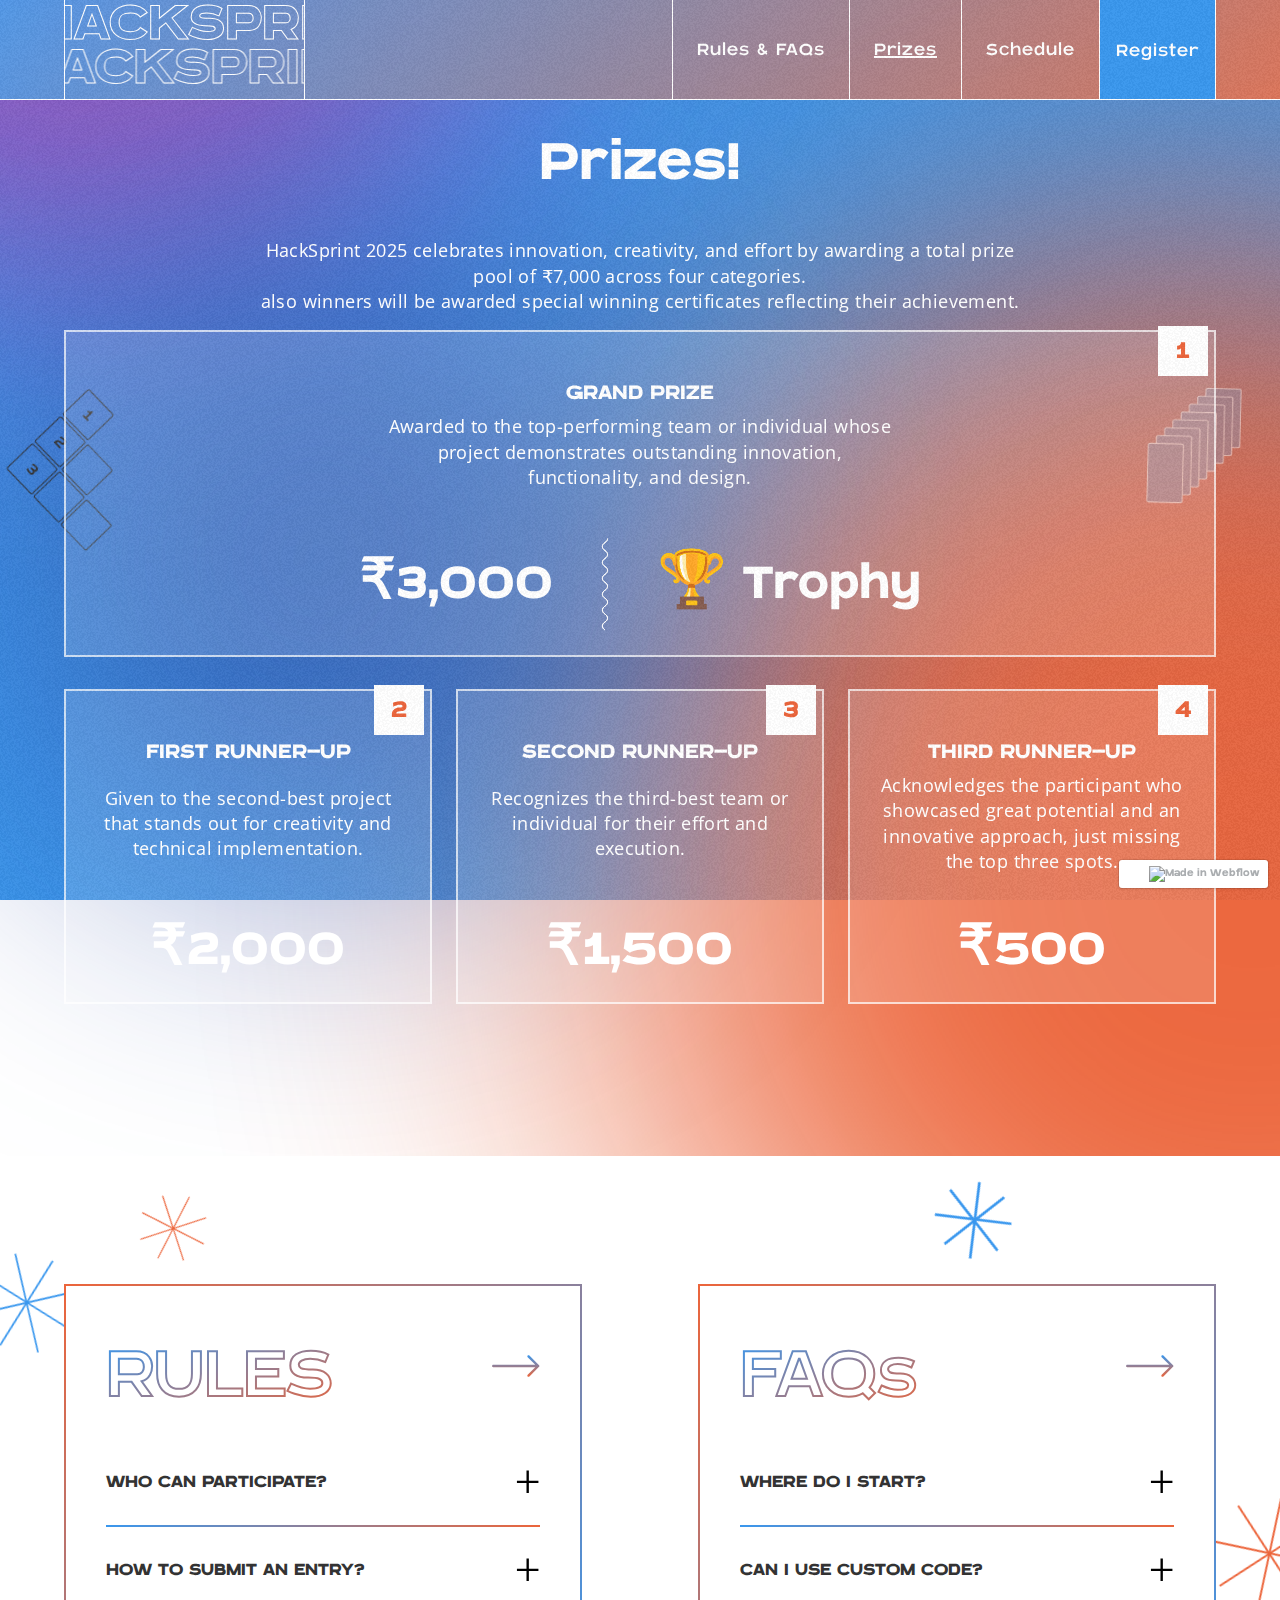
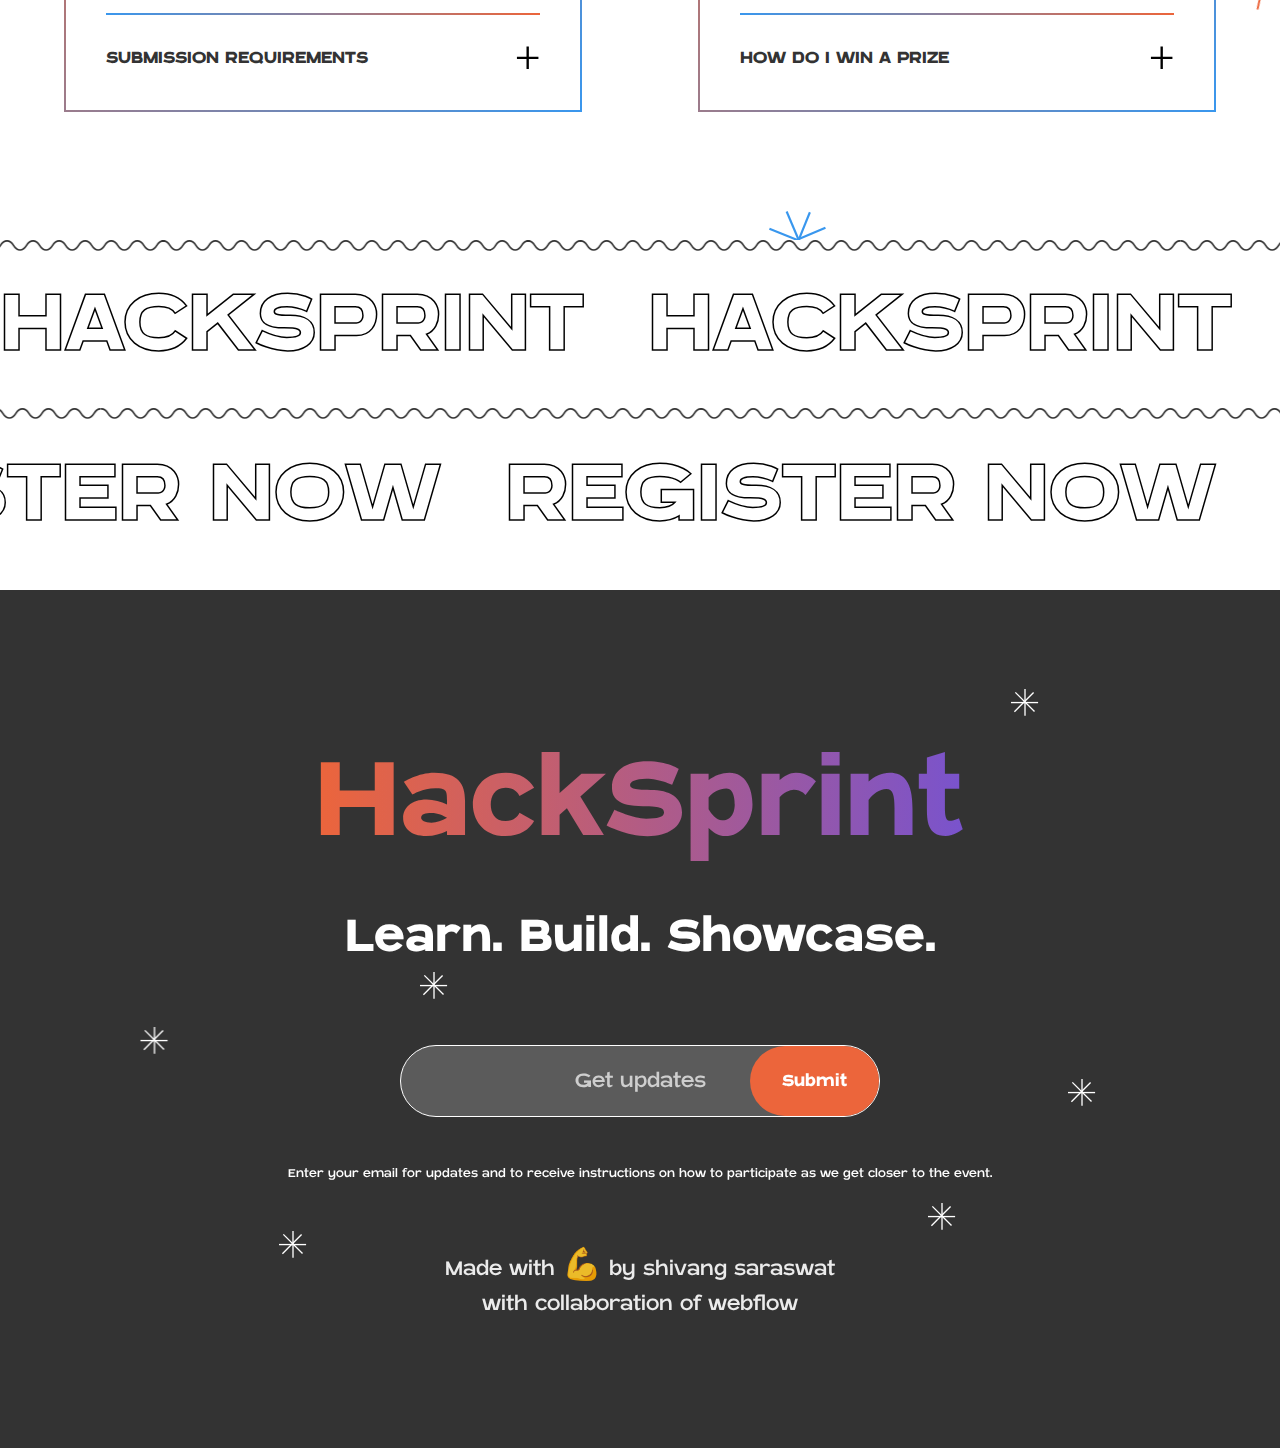
==== commit 67e419d0: "image-add-bug-fix" ====
--- a/prizes.html
+++ b/prizes.html
@@ -101,13 +101,7 @@
 </head>
 <body>
    <div data-w-id="e8f2a993-9bcc-e92b-ffbc-f6ce407b9c62" class="page-wrapper overflow-hidden">
-      <div class="memberstack-form-wrapper">
-         
-         <div class="form-signup-wrapper">
-            <div class="form-signup">
-            <div class="margin-bottom-medium">
-            <h3 class="text-align-center margin-top-medium">Create a CloneComp Account</h3></div><div class="margin-bottom-medium w-form"><form id="wf-form-MS-sign-up" name="wf-form-MS-sign-up" data-name="MS sign up" method="get" data-ms-form="signup" class="max-xsmall" data-wf-page-id="60ce366263ce9a8f34f24382" data-wf-element-id="c5c7b234-3d4c-e2d2-89e2-783427d19233"><p class="text-size-tiny text-align-center">�&nbsp;️ �&nbsp;Webflow Username is super important! �&nbsp;️ <br><br>We use this unique-id to keep track of all your submissions and scores throughout the event. Please enter the Webflow Username and URL�&nbsp;of the account you intend to submit sites from. Learn how to <a href="https://www.youtube.com/watch?v=0W9elXKJBOg" target="_blank">find your Webflow Username with our tutorial</a>.<br><br><strong><em>If you are signing up as a spectator, please leave the user profile fields empty.</em></strong></p><div class="form-row"><div class="margin-bottom-small margin-right-medium mobile-marg-right-0"><input class="form-input-field w-input" maxlength="256" name="Webflow-Username-2" data-name="Webflow Username 2" placeholder="Webflow Username" type="text" id="Webflow-Username-2" data-ms-member="webflow-username"></div><div class="margin-bottom-small"><input class="form-input-field w-input" maxlength="256" name="Webflow-profile-URL-2" data-name="Webflow Profile URL 2" placeholder="Webflow Profile URL" type="text" id="Webflow-profile-URL-2" data-ms-member="webflow-profile-url"></div></div><div class="form-row"><div class="margin-bottom-small margin-right-medium mobile-marg-right-0"><input class="form-input-field w-input" maxlength="256" name="First-Name-2" data-name="First Name 2" placeholder="First Name" type="text" id="First-Name-2" data-ms-member="first-name" required=""></div><div class="margin-bottom-small"><input class="form-input-field w-input" maxlength="256" name="Last-Name-2" data-name="Last Name 2" placeholder="Last Name" type="text" id="Last-Name-2" data-ms-member="last-name" required=""></div></div><div class="form-row"><div class="margin-bottom-small margin-right-medium mobile-marg-right-0"><input class="form-input-field w-input" maxlength="256" name="Email-2" data-name="Email 2" placeholder="Email Address" type="email" id="Email-2" data-ms-member="email" required=""></div><div class="margin-bottom-small"><input class="form-input-field w-input" maxlength="256" name="Password-2" data-name="Password 2" placeholder="Password" type="password" id="Password-2" data-ms-member="password" required=""></div></div><div class="form-row"><label class="w-checkbox form-checkbox-wrapper"><div class="w-checkbox-input w-checkbox-input--inputType-custom checkbox"></div><input type="checkbox" id="Code-of-Conduct" name="checkbox-2" data-name="Checkbox 2" required="" style="opacity:0;position:absolute;z-index:-1"><span class="w-form-label" for="checkbox-2">I�&nbsp;agree to follow the Webflow <a href="https://webflow.com/community/code-of-conduct" target="_blank">Code of Conduct</a></span></label></div><div class="flex-center"><input type="submit" data-wait="Please wait..." class="button w-button" value="Submit"></div><div class="margin-top-small"><ul role="list"><li><p class="text-size-tiny">Organizers, Judges, sponsors, volunteers, their employees, and anyone else associated with the planning of this event is not eligible to compete in CloneComp. <a href="/rules-faqs">See official rules here</a>. </p></li><li><p class="text-size-tiny">When you submit this registration form, you will automatically be added to CloneComp email updates. You can unsubscribe anytime. <a href="https://join.slack.com/t/nocode/shared_invite/zt-dy9j8kev-CThji6XzTVLH_mpe3wS6vw" target="_blank">Join us on slack</a> for real time event updates. </p></li></ul></div></form><div class="success-message w-form-done"><div>Thank you! Your account is now set up!</div></div><div class="error-message w-form-fail"><div>Oops! Something went wrong while submitting the form.</div></div></div><div class="popup-ms-bar"><a href="https://www.memberstack.com/" target="_blank" class="popup-ms-tag-link w-inline-block"><img src="images/5d78e2e261170c751a72f19e_White%20Badge.svg" alt="" class="popup-ms-tag"></a></div></div><div data-w-id="c5c7b234-3d4c-e2d2-89e2-783427d1926a" class="form-close"></div></div><div class="form-login-wrapper"><div class="form-login"><div class="margin-bottom-medium"><h3 class="text-align-center margin-top-medium">Login to your account</h3></div><div class="margin-bottom-medium w-form"><form id="wf-form-MS-Login" name="wf-form-MS-Login" data-name="MS Login" method="get" data-ms-form="login" class="max-xsmall" data-wf-page-id="60ce366263ce9a8f34f24382" data-wf-element-id="c5c7b234-3d4c-e2d2-89e2-783427d19271"><div class="margin-bottom-small"><input class="form-input-field w-input" maxlength="256" name="Email-2" data-name="Email 2" placeholder="Email Address" type="email" id="Email-2" data-ms-member="email" required=""></div><div class="margin-bottom-small"><input class="form-input-field w-input" maxlength="256" name="Password-2" data-name="Password 2" placeholder="Password" type="password" id="Password-2" data-ms-member="password" required=""></div><div class="flex-vertical-centre-top"><a href="#/ms/password-reset" class="forgot-password">Forgot Password?</a><input type="submit" data-wait="Please wait..." class="button w-button" value="Submit"></div></form><div class="w-form-done"><div>Thank you! Your submission has been received!</div></div><div class="w-form-fail"><div>Oops! Something went wrong while submitting the form.</div></div></div><div class="popup-ms-bar"><a href="https://www.memberstack.com/" target="_blank" class="popup-ms-tag-link w-inline-block"><img src="images/5d78e2e261170c751a72f19e_White%20Badge.svg" alt="" class="popup-ms-tag"></a></div></div><div data-w-id="c5c7b234-3d4c-e2d2-89e2-783427d19283" class="form-close"></div></div></div>
-            <div data-collapse="medium" data-animation="default" data-duration="400" data-w-id="53d11284-c5cf-0a8c-11ec-67cb625c6b48" data-easing="ease" data-easing2="ease" role="banner" class="nav_component w-nav">
+    <div data-collapse="medium" data-animation="default" data-duration="400" data-w-id="53d11284-c5cf-0a8c-11ec-67cb625c6b48" data-easing="ease" data-easing2="ease" role="banner" class="nav_component w-nav">
                
           <!-- Nav-Bar section start-->
      <div class="nav_container">
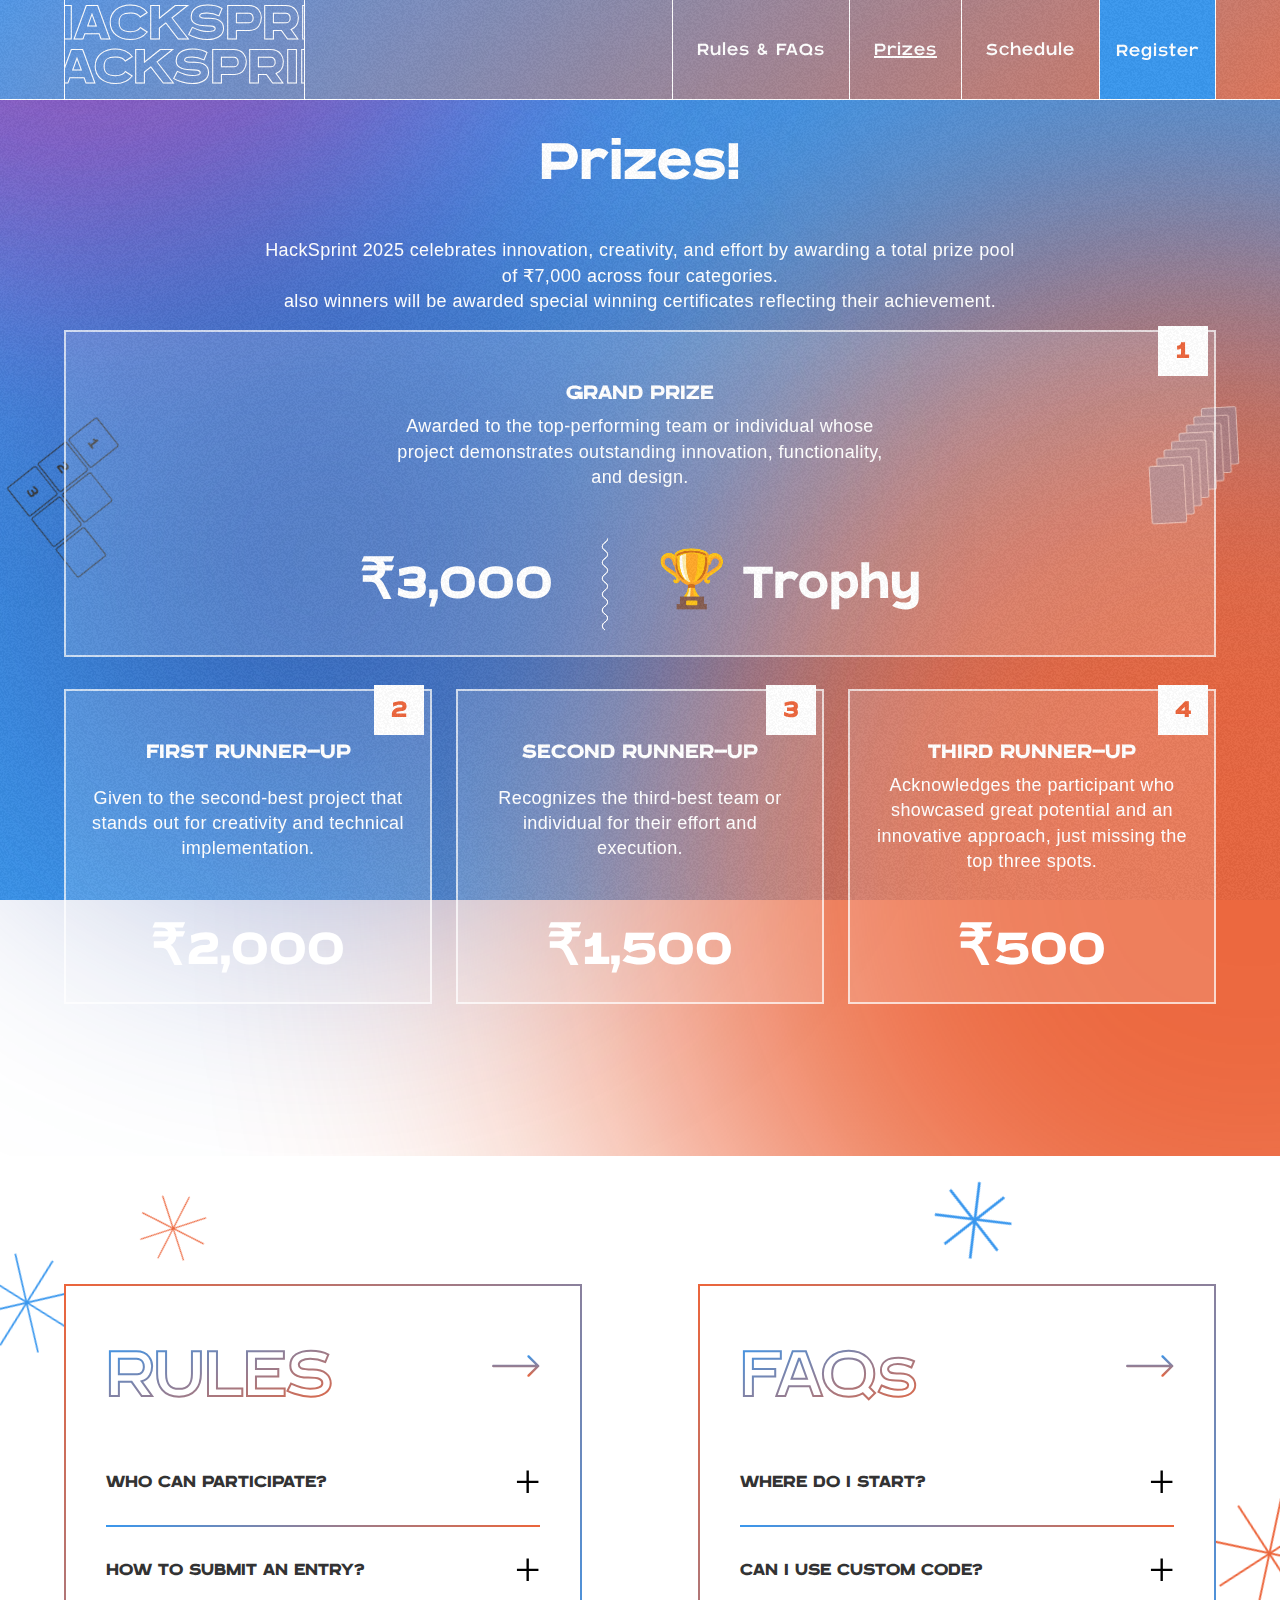
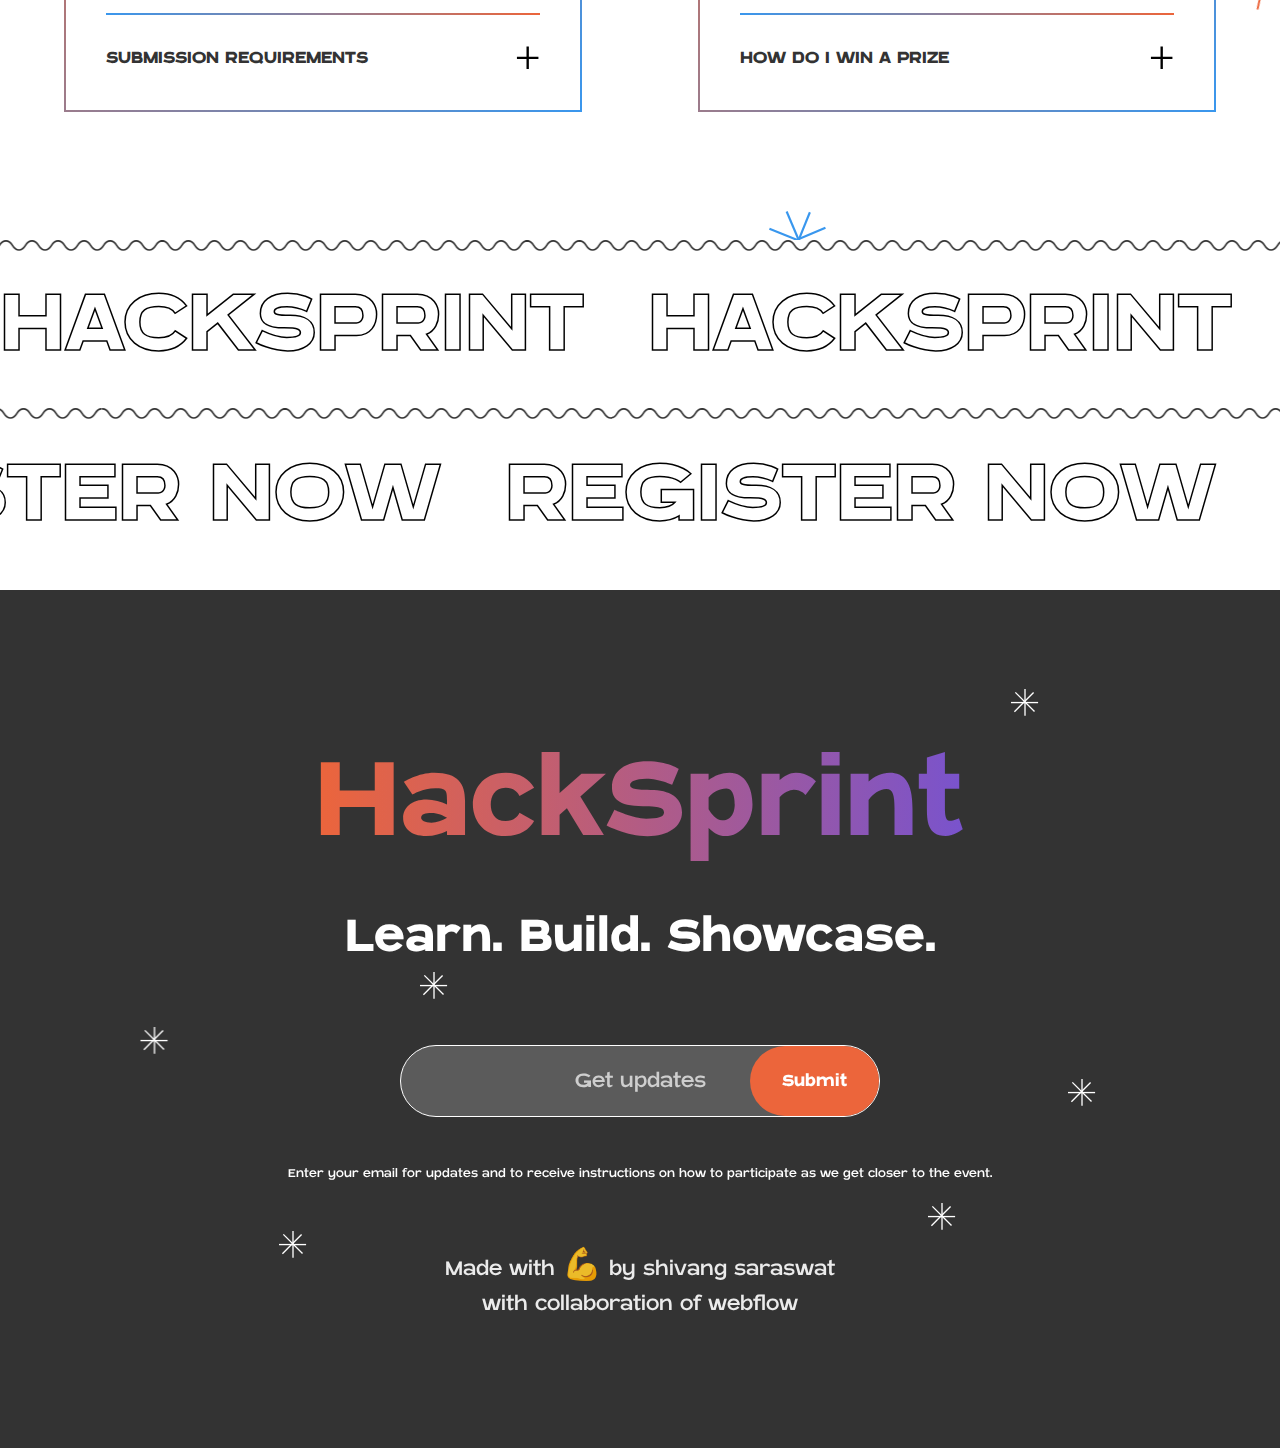
==== commit fcef8d43: "major-change-5" ====
--- a/prizes.html
+++ b/prizes.html
@@ -17,7 +17,7 @@
       <link href="css/hacksprint.webflow.css" rel="stylesheet" type="text/css">
       <link href="https://fonts.googleapis.com" rel="preconnect">
       <link href="https://fonts.gstatic.com" rel="preconnect" crossorigin="anonymous">
-      <script src="js/webfont.js" type="text/javascript"></script>
+      <script src="js/hacksprint.js" type="text/javascript"></script>
       <script type="text/javascript">WebFont.load({  google: {    families: ["Open Sans:300,300italic,400,400italic,600,600italic,700,700italic,800,800italic","Inter:100,200,300,regular,500,600,700,800,900"]  }});</script>
       <script type="text/javascript">!function(o,c){var n=c.documentElement,t=" w-mod-";n.className+=t+"js",("ontouchstart"in o||o.DocumentTouch&&c instanceof DocumentTouch)&&(n.className+=t+"touch")}(window,document);</script>
       <link href="images/60d1c0b343411a27e710a7dd_Frame%202.png" rel="shortcut icon" type="image/x-icon">
@@ -27,16 +27,9 @@
       <script src="js/jetboost.js" async=""></script>
    
 <!-- Memberstack --> 
-<script src="js/memberstack.js" data-memberstack-id="8220835407050ce594dae220cb55c205"> </script> 
-
-<!-- Global site tag (gtag.js) - Google Analytics -->
-<script async="" src="https://www.googletagmanager.com/gtag/js?id=G-QPCDQ95077"></script>
-<script>
-  window.dataLayer = window.dataLayer || [];
-  function gtag(){dataLayer.push(arguments);}
-  gtag('js', new Date());
-  gtag('config', 'G-QPCDQ95077');
-</script>
+<script src="js/memberstack.js" data-memberstack-id="8220835407050ce594dae220cb55c205"> 
+</script> 
+
 <style>
    .center1{
             text-align: center;
@@ -130,7 +123,12 @@
 
 
       
-      <div class="body-background-color"><div data-w-id="9ec17549-4fc0-a345-779c-c80ffc6cab0a" class="purple-blob"></div><div data-w-id="83e1a6ae-8cd8-3bde-6ae9-853423e3ed69" class="orange-blob"></div><div data-w-id="ca49b81b-0c8d-beb1-bca9-03891e5a3f41" class="highlight-blob"></div></div>
+      <div class="body-background-color">
+         <div data-w-id="9ec17549-4fc0-a345-779c-c80ffc6cab0a" class="purple-blob"></div>
+         <div data-w-id="83e1a6ae-8cd8-3bde-6ae9-853423e3ed69" class="orange-blob"></div>
+         <div data-w-id="ca49b81b-0c8d-beb1-bca9-03891e5a3f41" class="highlight-blob">
+         </div>
+      </div>
       
       <div class="body-background-texture noevents"></div>
       <main class="main-wrapper">
@@ -225,7 +223,8 @@
  <g>
   <text id="text" y="70" font-family="intro" font-size="80" font-weight="400" stroke-width="2" stroke="url(#gradient)" fill="#ffffff">RULES</text>
  </g>
-</svg></div><img src="images/60cf386138e06c62c321812e_arrow-gradient.svg" loading="lazy" alt="" class="rules-content-heading-arrow"></div><div class="margin-top-large"><div class="rules-content-faq-wrapper"><div class="rules-content-faq"><h5>Who can participate?</h5><img src="images/60cfa867d1bfb1b2c1fd47e6_plus-vector.svg" loading="lazy" alt="" class="rules-content-faq-plus"></div><div class="rules-content-faq-separator"></div><div class="rules-content-faq"><h5>How to submit an entry?</h5><img src="images/60cfa867d1bfb1b2c1fd47e6_plus-vector.svg" loading="lazy" alt="" class="rules-content-faq-plus"></div><div class="rules-content-faq-separator"></div><div class="rules-content-faq"><h5>Submission Requirements</h5><img src="images/60cfa867d1bfb1b2c1fd47e6_plus-vector.svg" loading="lazy" alt="" class="rules-content-faq-plus"></div></div></div><a href="/rules-faqs" class="absolute-link w-inline-block"></a></div></div><div class="rules-content-outline"><div class="rules-content"><div class="rules-content-heading"><div class="rules-content-heading-text w-embed"><style>
+</svg></div>
+<img src="images/60cf386138e06c62c321812e_arrow-gradient.svg" loading="lazy" alt="" class="rules-content-heading-arrow"></div><div class="margin-top-large"><div class="rules-content-faq-wrapper"><div class="rules-content-faq"><h5>Who can participate?</h5><img src="images/60cfa867d1bfb1b2c1fd47e6_plus-vector.svg" loading="lazy" alt="" class="rules-content-faq-plus"></div><div class="rules-content-faq-separator"></div><div class="rules-content-faq"><h5>How to submit an entry?</h5><img src="images/60cfa867d1bfb1b2c1fd47e6_plus-vector.svg" loading="lazy" alt="" class="rules-content-faq-plus"></div><div class="rules-content-faq-separator"></div><div class="rules-content-faq"><h5>Submission Requirements</h5><img src="images/60cfa867d1bfb1b2c1fd47e6_plus-vector.svg" loading="lazy" alt="" class="rules-content-faq-plus"></div></div></div><a href="/rules-faqs" class="absolute-link w-inline-block"></a></div></div><div class="rules-content-outline"><div class="rules-content"><div class="rules-content-heading"><div class="rules-content-heading-text w-embed"><style>
 #text {
 	font-family: Blatant;
 }
@@ -337,6 +336,11 @@
          </div></div></div></div></div></div><div data-w-id="974812f0-9dea-b04e-9786-4556c50aa30c" class="home-hero-wsiv-trigger"></div>
          <div class="global-styles w-embed">
             
+<!-- 
+            <div>
+               data-w-id="9363637630"-moz-osx-font-smoothing"padding-vertical-larg
+            </div> -->
+
             <style>
 * {
   -webkit-font-smoothing: antialiased;
--- a/css/hacksprint.webflow.css
+++ b/css/hacksprint.webflow.css
@@ -3,15 +3,18 @@
    normalize.css v3.0.3 | MIT License | github.com/necolas/normalize.css 
    ========================================================================== */
 /*! normalize.css v3.0.3 | MIT License | github.com/necolas/normalize.css */
-html{font-family:sans-serif;-ms-text-size-adjust:100%;-webkit-text-size-adjust:100%}body{margin:0}article,aside,details,figcaption,figure,footer,header,hgroup,main,menu,nav,section,summary{display:block}audio,canvas,progress,video{display:inline-block;vertical-align:baseline}audio:not([controls]){display:none;height:0}[hidden],template{display:none}a{background-color:transparent}a:active,a:hover{outline:0}abbr[title]{border-bottom:1px dotted}b,strong{font-weight:bold}dfn{font-style:italic}h1{font-size:2em;margin:.67em 0}mark{background:#ff0;color:#000}small{font-size:80%}sub,sup{font-size:75%;line-height:0;position:relative;vertical-align:baseline}sup{top:-0.5em}sub{bottom:-0.25em}img{border:0}svg:not(:root){overflow:hidden}figure{margin:1em 40px}hr{box-sizing:content-box;height:0}pre{overflow:auto}code,kbd,pre,samp{font-family:monospace,monospace;font-size:1em}button,input,optgroup,select,textarea{color:inherit;font:inherit;margin:0}button{overflow:visible}button,select{text-transform:none}button,html input[type="button"],input[type="reset"]{-webkit-appearance:button;cursor:pointer}button[disabled],html input[disabled]{cursor:default}button::-moz-focus-inner,input::-moz-focus-inner{border:0;padding:0}input{line-height:normal}input[type='checkbox'],input[type='radio']{box-sizing:border-box;padding:0}input[type='number']::-webkit-inner-spin-button,input[type='number']::-webkit-outer-spin-button{height:auto}input[type='search']{-webkit-appearance:none}input[type='search']::-webkit-search-cancel-button,input[type='search']::-webkit-search-decoration{-webkit-appearance:none}fieldset{border:1px solid #c0c0c0;margin:0 2px;padding:.35em .625em .75em}legend{border:0;padding:0}textarea{overflow:auto}optgroup{font-weight:bold}table{border-collapse:collapse;border-spacing:0}td,th{padding:0}
+html{font-family:sans-serif;-ms-text-size-adjust:100%;-webkit-text-size-adjust:100%}
+body{margin:0}
+article,aside,details,figcaption,figure,footer,header,hgroup,main,menu,nav,section,summary
+{display:block}audio,canvas,progress,video{display:inline-block;vertical-align:baseline}audio:not([controls]){display:none;height:0}[hidden],template{display:none}a{background-color:transparent}a:active,a:hover{outline:0}abbr[title]{border-bottom:1px dotted}b,strong{font-weight:bold}dfn{font-style:italic}h1{font-size:2em;margin:.67em 0}mark{background:#ff0;color:#000}small{font-size:80%}sub,sup{font-size:75%;line-height:0;position:relative;vertical-align:baseline}sup{top:-0.5em}sub{bottom:-0.25em}img{border:0}svg:not(:root){overflow:hidden}figure{margin:1em 40px}hr{box-sizing:content-box;height:0}pre{overflow:auto}code,kbd,pre,samp{font-family:monospace,monospace;font-size:1em}button,input,optgroup,select,textarea{color:inherit;font:inherit;margin:0}button{overflow:visible}button,select{text-transform:none}button,html input[type="button"],input[type="reset"]{-webkit-appearance:button;cursor:pointer}button[disabled],html input[disabled]{cursor:default}button::-moz-focus-inner,input::-moz-focus-inner{border:0;padding:0}input{line-height:normal}input[type='checkbox'],input[type='radio']{box-sizing:border-box;padding:0}input[type='number']::-webkit-inner-spin-button,input[type='number']::-webkit-outer-spin-button{height:auto}input[type='search']{-webkit-appearance:none}input[type='search']::-webkit-search-cancel-button,input[type='search']::-webkit-search-decoration{-webkit-appearance:none}fieldset{border:1px solid #c0c0c0;margin:0 2px;padding:.35em .625em .75em}legend{border:0;padding:0}textarea{overflow:auto}optgroup{font-weight:bold}table{border-collapse:collapse;border-spacing:0}td,th{padding:0}
 
 /* ==========================================================================
    Start of base Webflow CSS - If you're looking for some ultra-clean CSS, skip the boilerplate and see the unminified code below.
    ========================================================================== */
-@font-face{font-family:'webflow-icons';src:url("[data-uri]") format('truetype');font-weight:normal;font-style:normal}[class^="w-icon-"],[class*=" w-icon-"]{font-family:'webflow-icons' !important;speak:none;font-style:normal;font-weight:normal;font-variant:normal;text-transform:none;line-height:1;-webkit-font-smoothing:antialiased;-moz-osx-font-smoothing:grayscale}.w-icon-slider-right:before{content:"\e600"}.w-icon-slider-left:before{content:"\e601"}.w-icon-nav-menu:before{content:"\e602"}.w-icon-arrow-down:before,.w-icon-dropdown-toggle:before{content:"\e603"}.w-icon-file-upload-remove:before{content:"\e900"}.w-icon-file-upload-icon:before{content:"\e903"}*{-webkit-box-sizing:border-box;-moz-box-sizing:border-box;box-sizing:border-box}html{height:100%}body{margin:0;min-height:100%;background-color:#fff;font-family:Arial,sans-serif;font-size:14px;line-height:20px;color:#333}img{max-width:100%;vertical-align:middle;display:inline-block}html.w-mod-touch *{background-attachment:scroll !important}.w-block{display:block}.w-inline-block{max-width:100%;display:inline-block}.w-clearfix:before,.w-clearfix:after{content:" ";display:table;grid-column-start:1;grid-row-start:1;grid-column-end:2;grid-row-end:2}.w-clearfix:after{clear:both}.w-hidden{display:none}.w-button{display:inline-block;padding:9px 15px;background-color:#3898EC;color:white;border:0;line-height:inherit;text-decoration:none;cursor:pointer;border-radius:0}input.w-button{-webkit-appearance:button}html[data-w-dynpage] [data-w-cloak]{color:transparent !important}.w-webflow-badge,.w-webflow-badge *{position:static;left:auto;top:auto;right:auto;bottom:auto;z-index:auto;display:block;visibility:visible;overflow:visible;overflow-x:visible;overflow-y:visible;box-sizing:border-box;width:auto;height:auto;max-height:none;max-width:none;min-height:0;min-width:0;margin:0;padding:0;float:none;clear:none;border:0 none transparent;border-radius:0;background:none;background-image:none;background-position:0 0;background-size:auto auto;background-repeat:repeat;background-origin:padding-box;background-clip:border-box;background-attachment:scroll;background-color:transparent;box-shadow:none;opacity:1;transform:none;transition:none;direction:ltr;font-family:inherit;font-weight:inherit;color:inherit;font-size:inherit;line-height:inherit;font-style:inherit;font-variant:inherit;text-align:inherit;letter-spacing:inherit;text-decoration:inherit;text-indent:0;text-transform:inherit;list-style-type:disc;text-shadow:none;font-smoothing:auto;vertical-align:baseline;cursor:inherit;white-space:inherit;word-break:normal;word-spacing:normal;word-wrap:normal}.w-webflow-badge{position:fixed !important;display:inline-block !important;visibility:visible !important;z-index:2147483647 !important;top:auto !important;right:12px !important;bottom:12px !important;left:auto !important;color:#AAADB0 !important;background-color:#fff !important;border-radius:3px !important;padding:6px 8px 6px 6px !important;font-size:12px !important;opacity:1 !important;line-height:14px !important;text-decoration:none !important;transform:none !important;margin:0 !important;width:auto !important;height:auto !important;overflow:visible !important;white-space:nowrap;box-shadow:0 0 0 1px rgba(0,0,0,0.1),0 1px 3px rgba(0,0,0,0.1);cursor:pointer}.w-webflow-badge>img{display:inline-block !important;visibility:visible !important;opacity:1 !important;vertical-align:middle !important}h1,h2,h3,h4,h5,h6{font-weight:bold;margin-bottom:10px}h1{font-size:38px;line-height:44px;margin-top:20px}h2{font-size:32px;line-height:36px;margin-top:20px}h3{font-size:24px;line-height:30px;margin-top:20px}h4{font-size:18px;line-height:24px;margin-top:10px}h5{font-size:14px;line-height:20px;margin-top:10px}h6{font-size:12px;line-height:18px;margin-top:10px}p{margin-top:0;margin-bottom:10px}blockquote{margin:0 0 10px 0;padding:10px 20px;border-left:5px solid #E2E2E2;font-size:18px;line-height:22px}figure{margin:0;margin-bottom:10px}figcaption{margin-top:5px;text-align:center}ul,ol{margin-top:0;margin-bottom:10px;padding-left:40px}.w-list-unstyled{padding-left:0;list-style:none}.w-embed:before,.w-embed:after{content:" ";display:table;grid-column-start:1;grid-row-start:1;grid-column-end:2;grid-row-end:2}.w-embed:after{clear:both}.w-video{width:100%;position:relative;padding:0}.w-video iframe,.w-video object,.w-video embed{position:absolute;top:0;left:0;width:100%;height:100%;border:none}fieldset{padding:0;margin:0;border:0}button,html input[type='button'],input[type='reset']{border:0;cursor:pointer;-webkit-appearance:button}.w-form{margin:0 0 15px}.w-form-done{display:none;padding:20px;text-align:center;background-color:#dddddd}.w-form-fail{display:none;margin-top:10px;padding:10px;background-color:#ffdede}label{display:block;margin-bottom:5px;font-weight:bold}.w-input,.w-select{display:block;width:100%;height:38px;padding:8px 12px;margin-bottom:10px;font-size:14px;line-height:1.42857143;color:#333333;vertical-align:middle;background-color:#ffffff;border:1px solid #cccccc}.w-input:-moz-placeholder,.w-select:-moz-placeholder{color:#999}.w-input::-moz-placeholder,.w-select::-moz-placeholder{color:#999;opacity:1}.w-input:-ms-input-placeholder,.w-select:-ms-input-placeholder{color:#999}.w-input::-webkit-input-placeholder,.w-select::-webkit-input-placeholder{color:#999}.w-input:focus,.w-select:focus{border-color:#3898EC;outline:0}.w-input[disabled],.w-select[disabled],.w-input[readonly],.w-select[readonly],fieldset[disabled] .w-input,fieldset[disabled] .w-select{cursor:not-allowed}.w-input[disabled]:not(.w-input-disabled),.w-select[disabled]:not(.w-input-disabled),.w-input[readonly],.w-select[readonly],fieldset[disabled]:not(.w-input-disabled) .w-input,fieldset[disabled]:not(.w-input-disabled) .w-select{background-color:#eeeeee}textarea.w-input,textarea.w-select{height:auto}.w-select{background-color:#f3f3f3}.w-select[multiple]{height:auto}.w-form-label{display:inline-block;cursor:pointer;font-weight:normal;margin-bottom:0}.w-radio{display:block;margin-bottom:5px;padding-left:20px}.w-radio:before,.w-radio:after{content:" ";display:table;grid-column-start:1;grid-row-start:1;grid-column-end:2;grid-row-end:2}.w-radio:after{clear:both}.w-radio-input{margin:4px 0 0;margin-top:1px \9;line-height:normal;float:left;margin-left:-20px}.w-radio-input{margin-top:3px}.w-file-upload{display:block;margin-bottom:10px}.w-file-upload-input{width:.1px;height:.1px;opacity:0;overflow:hidden;position:absolute;z-index:-100}.w-file-upload-default,.w-file-upload-uploading,.w-file-upload-success{display:inline-block;color:#333333}.w-file-upload-error{display:block;margin-top:10px}.w-file-upload-default.w-hidden,.w-file-upload-uploading.w-hidden,.w-file-upload-error.w-hidden,.w-file-upload-success.w-hidden{display:none}.w-file-upload-uploading-btn{display:flex;font-size:14px;font-weight:normal;cursor:pointer;margin:0;padding:8px 12px;border:1px solid #cccccc;background-color:#fafafa}.w-file-upload-file{display:flex;flex-grow:1;justify-content:space-between;margin:0;padding:8px 9px 8px 11px;border:1px solid #cccccc;background-color:#fafafa}.w-file-upload-file-name{font-size:14px;font-weight:normal;display:block}.w-file-remove-link{margin-top:3px;margin-left:10px;width:auto;height:auto;padding:3px;display:block;cursor:pointer}.w-icon-file-upload-remove{margin:auto;font-size:10px}.w-file-upload-error-msg{display:inline-block;color:#ea384c;padding:2px 0}.w-file-upload-info{display:inline-block;line-height:38px;padding:0 12px}.w-file-upload-label{display:inline-block;font-size:14px;font-weight:normal;cursor:pointer;margin:0;padding:8px 12px;border:1px solid #cccccc;background-color:#fafafa}.w-icon-file-upload-icon,.w-icon-file-upload-uploading{display:inline-block;margin-right:8px;width:20px}.w-icon-file-upload-uploading{height:20px}.w-container{margin-left:auto;margin-right:auto;max-width:940px}.w-container:before,.w-container:after{content:" ";display:table;grid-column-start:1;grid-row-start:1;grid-column-end:2;grid-row-end:2}.w-container:after{clear:both}.w-container .w-row{margin-left:-10px;margin-right:-10px}.w-row:before,.w-row:after{content:" ";display:table;grid-column-start:1;grid-row-start:1;grid-column-end:2;grid-row-end:2}.w-row:after{clear:both}.w-row .w-row{margin-left:0;margin-right:0}.w-col{position:relative;float:left;width:100%;min-height:1px;padding-left:10px;padding-right:10px}.w-col .w-col{padding-left:0;padding-right:0}.w-col-1{width:8.33333333%}.w-col-2{width:16.66666667%}.w-col-3{width:25%}.w-col-4{width:33.33333333%}.w-col-5{width:41.66666667%}.w-col-6{width:50%}.w-col-7{width:58.33333333%}.w-col-8{width:66.66666667%}.w-col-9{width:75%}.w-col-10{width:83.33333333%}.w-col-11{width:91.66666667%}.w-col-12{width:100%}.w-hidden-main{display:none !important}@media screen and (max-width:991px){.w-container{max-width:728px}.w-hidden-main{display:inherit !important}.w-hidden-medium{display:none !important}.w-col-medium-1{width:8.33333333%}.w-col-medium-2{width:16.66666667%}.w-col-medium-3{width:25%}.w-col-medium-4{width:33.33333333%}.w-col-medium-5{width:41.66666667%}.w-col-medium-6{width:50%}.w-col-medium-7{width:58.33333333%}.w-col-medium-8{width:66.66666667%}.w-col-medium-9{width:75%}.w-col-medium-10{width:83.33333333%}.w-col-medium-11{width:91.66666667%}.w-col-medium-12{width:100%}.w-col-stack{width:100%;left:auto;right:auto}}@media screen and (max-width:767px){.w-hidden-main{display:inherit !important}.w-hidden-medium{display:inherit !important}.w-hidden-small{display:none !important}.w-row,.w-container .w-row{margin-left:0;margin-right:0}.w-col{width:100%;left:auto;right:auto}.w-col-small-1{width:8.33333333%}.w-col-small-2{width:16.66666667%}.w-col-small-3{width:25%}.w-col-small-4{width:33.33333333%}.w-col-small-5{width:41.66666667%}.w-col-small-6{width:50%}.w-col-small-7{width:58.33333333%}.w-col-small-8{width:66.66666667%}.w-col-small-9{width:75%}.w-col-small-10{width:83.33333333%}.w-col-small-11{width:91.66666667%}.w-col-small-12{width:100%}}@media screen and (max-width:479px){.w-container{max-width:none}.w-hidden-main{display:inherit !important}.w-hidden-medium{display:inherit !important}.w-hidden-small{display:inherit !important}.w-hidden-tiny{display:none !important}.w-col{width:100%}.w-col-tiny-1{width:8.33333333%}.w-col-tiny-2{width:16.66666667%}.w-col-tiny-3{width:25%}.w-col-tiny-4{width:33.33333333%}.w-col-tiny-5{width:41.66666667%}.w-col-tiny-6{width:50%}.w-col-tiny-7{width:58.33333333%}.w-col-tiny-8{width:66.66666667%}.w-col-tiny-9{width:75%}.w-col-tiny-10{width:83.33333333%}.w-col-tiny-11{width:91.66666667%}.w-col-tiny-12{width:100%}}.w-widget{position:relative}.w-widget-map{width:100%;height:400px}.w-widget-map label{width:auto;display:inline}.w-widget-map img{max-width:inherit}.w-widget-map .gm-style-iw{text-align:center}.w-widget-map .gm-style-iw>button{display:none !important}.w-widget-twitter{overflow:hidden}.w-widget-twitter-count-shim{display:inline-block;vertical-align:top;position:relative;width:28px;height:20px;text-align:center;background:white;border:#758696 solid 1px;border-radius:3px}.w-widget-twitter-count-shim *{pointer-events:none;-webkit-user-select:none;-moz-user-select:none;-ms-user-select:none;user-select:none}.w-widget-twitter-count-shim .w-widget-twitter-count-inner{position:relative;font-size:15px;line-height:12px;text-align:center;color:#999;font-family:serif}.w-widget-twitter-count-shim .w-widget-twitter-count-clear{position:relative;display:block}.w-widget-twitter-count-shim.w--large{width:36px;height:28px}.w-widget-twitter-count-shim.w--large .w-widget-twitter-count-inner{font-size:18px;line-height:18px}.w-widget-twitter-count-shim:not(.w--vertical){margin-left:5px;margin-right:8px}.w-widget-twitter-count-shim:not(.w--vertical).w--large{margin-left:6px}.w-widget-twitter-count-shim:not(.w--vertical):before,.w-widget-twitter-count-shim:not(.w--vertical):after{top:50%;left:0;border:solid transparent;content:' ';height:0;width:0;position:absolute;pointer-events:none}.w-widget-twitter-count-shim:not(.w--vertical):before{border-color:rgba(117,134,150,0);border-right-color:#5d6c7b;border-width:4px;margin-left:-9px;margin-top:-4px}.w-widget-twitter-count-shim:not(.w--vertical).w--large:before{border-width:5px;margin-left:-10px;margin-top:-5px}.w-widget-twitter-count-shim:not(.w--vertical):after{border-color:rgba(255,255,255,0);border-right-color:white;border-width:4px;margin-left:-8px;margin-top:-4px}.w-widget-twitter-count-shim:not(.w--vertical).w--large:after{border-width:5px;margin-left:-9px;margin-top:-5px}.w-widget-twitter-count-shim.w--vertical{width:61px;height:33px;margin-bottom:8px}.w-widget-twitter-count-shim.w--vertical:before,.w-widget-twitter-count-shim.w--vertical:after{top:100%;left:50%;border:solid transparent;content:' ';height:0;width:0;position:absolute;pointer-events:none}.w-widget-twitter-count-shim.w--vertical:before{border-color:rgba(117,134,150,0);border-top-color:#5d6c7b;border-width:5px;margin-left:-5px}.w-widget-twitter-count-shim.w--vertical:after{border-color:rgba(255,255,255,0);border-top-color:white;border-width:4px;margin-left:-4px}.w-widget-twitter-count-shim.w--vertical .w-widget-twitter-count-inner{font-size:18px;line-height:22px}.w-widget-twitter-count-shim.w--vertical.w--large{width:76px}.w-background-video{position:relative;overflow:hidden;height:500px;color:white}.w-background-video>video{background-size:cover;background-position:50% 50%;position:absolute;margin:auto;width:100%;height:100%;right:-100%;bottom:-100%;top:-100%;left:-100%;object-fit:cover;z-index:-100}.w-background-video>video::-webkit-media-controls-start-playback-button{display:none !important;-webkit-appearance:none}.w-background-video--control{position:absolute;bottom:1em;right:1em;background-color:transparent;padding:0}.w-background-video--control>[hidden]{display:none !important}.w-slider{position:relative;height:300px;text-align:center;background:#dddddd;clear:both;-webkit-tap-highlight-color:rgba(0,0,0,0);tap-highlight-color:rgba(0,0,0,0)}.w-slider-mask{position:relative;display:block;overflow:hidden;z-index:1;left:0;right:0;height:100%;white-space:nowrap}.w-slide{position:relative;display:inline-block;vertical-align:top;width:100%;height:100%;white-space:normal;text-align:left}.w-slider-nav{position:absolute;z-index:2;top:auto;right:0;bottom:0;left:0;margin:auto;padding-top:10px;height:40px;text-align:center;-webkit-tap-highlight-color:rgba(0,0,0,0);tap-highlight-color:rgba(0,0,0,0)}.w-slider-nav.w-round>div{border-radius:100%}.w-slider-nav.w-num>div{width:auto;height:auto;padding:.2em .5em;font-size:inherit;line-height:inherit}.w-slider-nav.w-shadow>div{box-shadow:0 0 3px rgba(51,51,51,0.4)}.w-slider-nav-invert{color:#fff}.w-slider-nav-invert>div{background-color:rgba(34,34,34,0.4)}.w-slider-nav-invert>div.w-active{background-color:#222}.w-slider-dot{position:relative;display:inline-block;width:1em;height:1em;background-color:rgba(255,255,255,0.4);cursor:pointer;margin:0 3px .5em;transition:background-color 100ms,color 100ms}.w-slider-dot.w-active{background-color:#fff}.w-slider-dot:focus{outline:none;box-shadow:0 0 0 2px #fff}.w-slider-dot:focus.w-active{box-shadow:none}.w-slider-arrow-left,.w-slider-arrow-right{position:absolute;width:80px;top:0;right:0;bottom:0;left:0;margin:auto;cursor:pointer;overflow:hidden;color:white;font-size:40px;-webkit-tap-highlight-color:rgba(0,0,0,0);tap-highlight-color:rgba(0,0,0,0);-webkit-user-select:none;-moz-user-select:none;-ms-user-select:none;user-select:none}.w-slider-arrow-left [class^='w-icon-'],.w-slider-arrow-right [class^='w-icon-'],.w-slider-arrow-left [class*=' w-icon-'],.w-slider-arrow-right [class*=' w-icon-']{position:absolute}.w-slider-arrow-left:focus,.w-slider-arrow-right:focus{outline:0}.w-slider-arrow-left{z-index:3;right:auto}.w-slider-arrow-right{z-index:4;left:auto}.w-icon-slider-left,.w-icon-slider-right{top:0;right:0;bottom:0;left:0;margin:auto;width:1em;height:1em}.w-slider-aria-label{border:0;clip:rect(0 0 0 0);height:1px;margin:-1px;overflow:hidden;padding:0;position:absolute;width:1px}.w-slider-force-show{display:block !important}.w-dropdown{display:inline-block;position:relative;text-align:left;margin-left:auto;margin-right:auto;z-index:900}.w-dropdown-btn,.w-dropdown-toggle,.w-dropdown-link{position:relative;vertical-align:top;text-decoration:none;color:#222222;padding:20px;text-align:left;margin-left:auto;margin-right:auto;white-space:nowrap}.w-dropdown-toggle{-webkit-user-select:none;-moz-user-select:none;-ms-user-select:none;user-select:none;display:inline-block;cursor:pointer;padding-right:40px}.w-dropdown-toggle:focus{outline:0}.w-icon-dropdown-toggle{position:absolute;top:0;right:0;bottom:0;margin:auto;margin-right:20px;width:1em;height:1em}.w-dropdown-list{position:absolute;background:#dddddd;display:none;min-width:100%}.w-dropdown-list.w--open{display:block}.w-dropdown-link{padding:10px 20px;display:block;color:#222222}.w-dropdown-link.w--current{color:#0082f3}.w-dropdown-link:focus{outline:0}@media screen and (max-width:767px){.w-nav-brand{padding-left:10px}}.w-lightbox-backdrop{color:#000;cursor:auto;font-family:serif;font-size:medium;font-style:normal;font-variant:normal;font-weight:normal;letter-spacing:normal;line-height:normal;list-style:disc;text-align:start;text-indent:0;text-shadow:none;text-transform:none;visibility:visible;white-space:normal;word-break:normal;word-spacing:normal;word-wrap:normal;position:fixed;top:0;right:0;bottom:0;left:0;color:#fff;font-family:"Helvetica Neue",Helvetica,Ubuntu,"Segoe UI",Verdana,sans-serif;font-size:17px;line-height:1.2;font-weight:300;text-align:center;background:rgba(0,0,0,0.9);z-index:2000;outline:0;opacity:0;-webkit-user-select:none;-moz-user-select:none;-ms-user-select:none;-webkit-tap-highlight-color:transparent;-webkit-transform:translate(0, 0)}.w-lightbox-backdrop,.w-lightbox-container{height:100%;overflow:auto;-webkit-overflow-scrolling:touch}.w-lightbox-content{position:relative;height:100vh;overflow:hidden}.w-lightbox-view{position:absolute;width:100vw;height:100vh;opacity:0}.w-lightbox-view:before{content:"";height:100vh}.w-lightbox-group,.w-lightbox-group .w-lightbox-view,.w-lightbox-group .w-lightbox-view:before{height:86vh}.w-lightbox-frame,.w-lightbox-view:before{display:inline-block;vertical-align:middle}.w-lightbox-figure{position:relative;margin:0}.w-lightbox-group .w-lightbox-figure{cursor:pointer}.w-lightbox-img{width:auto;height:auto;max-width:none}.w-lightbox-image{display:block;float:none;max-width:100vw;max-height:100vh}.w-lightbox-group .w-lightbox-image{max-height:86vh}.w-lightbox-caption{position:absolute;right:0;bottom:0;left:0;padding:.5em 1em;background:rgba(0,0,0,0.4);text-align:left;text-overflow:ellipsis;white-space:nowrap;overflow:hidden}.w-lightbox-embed{position:absolute;top:0;right:0;bottom:0;left:0;width:100%;height:100%}.w-lightbox-control{position:absolute;top:0;width:4em;background-size:24px;background-repeat:no-repeat;background-position:center;cursor:pointer;-webkit-transition:all .3s;transition:all .3s}.w-lightbox-left{display:none;bottom:0;left:0;background-image:url("[data-uri]")}.w-lightbox-right{display:none;right:0;bottom:0;background-image:url("[data-uri]")}.w-lightbox-close{right:0;height:2.6em;background-image:url("[data-uri]");background-size:18px}.w-lightbox-strip{position:absolute;bottom:0;left:0;right:0;padding:0 1vh;line-height:0;white-space:nowrap;overflow-x:auto;overflow-y:hidden}.w-lightbox-item{display:inline-block;width:10vh;padding:2vh 1vh;box-sizing:content-box;cursor:pointer;-webkit-transform:translate3d(0, 0, 0)}.w-lightbox-active{opacity:.3}.w-lightbox-thumbnail{position:relative;height:10vh;background:#222;overflow:hidden}.w-lightbox-thumbnail-image{position:absolute;top:0;left:0}.w-lightbox-thumbnail .w-lightbox-tall{top:50%;width:100%;-webkit-transform:translate(0, -50%);-ms-transform:translate(0, -50%);transform:translate(0, -50%)}.w-lightbox-thumbnail .w-lightbox-wide{left:50%;height:100%;-webkit-transform:translate(-50%, 0);-ms-transform:translate(-50%, 0);transform:translate(-50%, 0)}.w-lightbox-spinner{position:absolute;top:50%;left:50%;box-sizing:border-box;width:40px;height:40px;margin-top:-20px;margin-left:-20px;border:5px solid rgba(0,0,0,0.4);border-radius:50%;-webkit-animation:spin .8s infinite linear;animation:spin .8s infinite linear}.w-lightbox-spinner:after{content:"";position:absolute;top:-4px;right:-4px;bottom:-4px;left:-4px;border:3px solid transparent;border-bottom-color:#fff;border-radius:50%}.w-lightbox-hide{display:none}.w-lightbox-noscroll{overflow:hidden}@media (min-width:768px){.w-lightbox-content{height:96vh;margin-top:2vh}.w-lightbox-view,.w-lightbox-view:before{height:96vh}.w-lightbox-group,.w-lightbox-group .w-lightbox-view,.w-lightbox-group .w-lightbox-view:before{height:84vh}.w-lightbox-image{max-width:96vw;max-height:96vh}.w-lightbox-group .w-lightbox-image{max-width:82.3vw;max-height:84vh}.w-lightbox-left,.w-lightbox-right{display:block;opacity:.5}.w-lightbox-close{opacity:.8}.w-lightbox-control:hover{opacity:1}}.w-lightbox-inactive,.w-lightbox-inactive:hover{opacity:0}.w-richtext:before,.w-richtext:after{content:" ";display:table;grid-column-start:1;grid-row-start:1;grid-column-end:2;grid-row-end:2}.w-richtext:after{clear:both}.w-richtext[contenteditable="true"]:before,.w-richtext[contenteditable="true"]:after{white-space:initial}.w-richtext ol,.w-richtext ul{overflow:hidden}.w-richtext .w-richtext-figure-selected.w-richtext-figure-type-video div:after,.w-richtext .w-richtext-figure-selected[data-rt-type="video"] div:after{outline:2px solid #2895f7}.w-richtext .w-richtext-figure-selected.w-richtext-figure-type-image div,.w-richtext .w-richtext-figure-selected[data-rt-type="image"] div{outline:2px solid #2895f7}.w-richtext figure.w-richtext-figure-type-video>div:after,.w-richtext figure[data-rt-type="video"]>div:after{content:'';position:absolute;display:none;left:0;top:0;right:0;bottom:0}.w-richtext figure{position:relative;max-width:60%}.w-richtext figure>div:before{cursor:default !important}.w-richtext figure img{width:100%}.w-richtext figure figcaption.w-richtext-figcaption-placeholder{opacity:.6}.w-richtext figure div{font-size:0;color:transparent}.w-richtext figure.w-richtext-figure-type-image,.w-richtext figure[data-rt-type="image"]{display:table}.w-richtext figure.w-richtext-figure-type-image>div,.w-richtext figure[data-rt-type="image"]>div{display:inline-block}.w-richtext figure.w-richtext-figure-type-image>figcaption,.w-richtext figure[data-rt-type="image"]>figcaption{display:table-caption;caption-side:bottom}.w-richtext figure.w-richtext-figure-type-video,.w-richtext figure[data-rt-type="video"]{width:60%;height:0}.w-richtext figure.w-richtext-figure-type-video iframe,.w-richtext figure[data-rt-type="video"] iframe{position:absolute;top:0;left:0;width:100%;height:100%}.w-richtext figure.w-richtext-figure-type-video>div,.w-richtext figure[data-rt-type="video"]>div{width:100%}.w-richtext figure.w-richtext-align-center{margin-right:auto;margin-left:auto;clear:both}.w-richtext figure.w-richtext-align-center.w-richtext-figure-type-image>div,.w-richtext figure.w-richtext-align-center[data-rt-type="image"]>div{max-width:100%}.w-richtext figure.w-richtext-align-normal{clear:both}.w-richtext figure.w-richtext-align-fullwidth{width:100%;max-width:100%;text-align:center;clear:both;display:block;margin-right:auto;margin-left:auto}.w-richtext figure.w-richtext-align-fullwidth>div{display:inline-block;padding-bottom:inherit}.w-richtext figure.w-richtext-align-fullwidth>figcaption{display:block}.w-richtext figure.w-richtext-align-floatleft{float:left;margin-right:15px;clear:none}.w-richtext figure.w-richtext-align-floatright{float:right;margin-left:15px;clear:none}.w-nav{position:relative;background:#dddddd;z-index:1000}.w-nav:before,.w-nav:after{content:" ";display:table;grid-column-start:1;grid-row-start:1;grid-column-end:2;grid-row-end:2}.w-nav:after{clear:both}.w-nav-brand{position:relative;float:left;text-decoration:none;color:#333333}.w-nav-link{position:relative;display:inline-block;vertical-align:top;text-decoration:none;color:#222222;padding:20px;text-align:left;margin-left:auto;margin-right:auto}.w-nav-link.w--current{color:#0082f3}.w-nav-menu{position:relative;float:right}[data-nav-menu-open]{display:block !important;position:absolute;top:100%;left:0;right:0;background:#C8C8C8;text-align:center;overflow:visible;min-width:200px}.w--nav-link-open{display:block;position:relative}.w-nav-overlay{position:absolute;overflow:hidden;display:none;top:100%;left:0;right:0;width:100%}.w-nav-overlay [data-nav-menu-open]{top:0}.w-nav[data-animation="over-left"] .w-nav-overlay{width:auto}.w-nav[data-animation="over-left"] .w-nav-overlay,.w-nav[data-animation="over-left"] [data-nav-menu-open]{right:auto;z-index:1;top:0}.w-nav[data-animation="over-right"] .w-nav-overlay{width:auto}.w-nav[data-animation="over-right"] .w-nav-overlay,.w-nav[data-animation="over-right"] [data-nav-menu-open]{left:auto;z-index:1;top:0}.w-nav-button{position:relative;float:right;padding:18px;font-size:24px;display:none;cursor:pointer;-webkit-tap-highlight-color:rgba(0,0,0,0);tap-highlight-color:rgba(0,0,0,0);-webkit-user-select:none;-moz-user-select:none;-ms-user-select:none;user-select:none}.w-nav-button:focus{outline:0}.w-nav-button.w--open{background-color:#C8C8C8;color:white}.w-nav[data-collapse="all"] .w-nav-menu{display:none}.w-nav[data-collapse="all"] .w-nav-button{display:block}.w--nav-dropdown-open{display:block}.w--nav-dropdown-toggle-open{display:block}.w--nav-dropdown-list-open{position:static}@media screen and (max-width:991px){.w-nav[data-collapse="medium"] .w-nav-menu{display:none}.w-nav[data-collapse="medium"] .w-nav-button{display:block}}@media screen and (max-width:767px){.w-nav[data-collapse="small"] .w-nav-menu{display:none}.w-nav[data-collapse="small"] .w-nav-button{display:block}.w-nav-brand{padding-left:10px}}@media screen and (max-width:479px){.w-nav[data-collapse="tiny"] .w-nav-menu{display:none}.w-nav[data-collapse="tiny"] .w-nav-button{display:block}}.w-tabs{position:relative}.w-tabs:before,.w-tabs:after{content:" ";display:table;grid-column-start:1;grid-row-start:1;grid-column-end:2;grid-row-end:2}.w-tabs:after{clear:both}.w-tab-menu{position:relative}.w-tab-link{position:relative;display:inline-block;vertical-align:top;text-decoration:none;padding:9px 30px;text-align:left;cursor:pointer;color:#222222;background-color:#dddddd}.w-tab-link.w--current{background-color:#C8C8C8}.w-tab-link:focus{outline:0}.w-tab-content{position:relative;display:block;overflow:hidden}.w-tab-pane{position:relative;display:none}.w--tab-active{display:block}@media screen and (max-width:479px){.w-tab-link{display:block}}.w-ix-emptyfix:after{content:""}@keyframes spin{0%{transform:rotate(0deg)}100%{transform:rotate(360deg)}}.w-dyn-empty{padding:10px;background-color:#dddddd}.w-dyn-hide{display:none !important}.w-dyn-bind-empty{display:none !important}.w-condition-invisible{display:none !important}.wf-layout-layout{display:grid !important}.wf-layout-cell{display:flex !important}
+@font-face{font-family:'webflow-icons';src:url("[data-uri]") format('truetype');font-weight:normal;font-style:normal}[class^="w-icon-"],[class*=" w-icon-"]{font-family:'webflow-icons' !important;speak:none;font-style:normal;font-weight:normal;font-variant:normal;text-transform:none;line-height:1;-webkit-font-smoothing:antialiased;-moz-osx-font-smoothing:grayscale}.w-icon-slider-right:before{content:"\e600"}.w-icon-slider-left:before{content:"\e601"}.w-icon-nav-menu:before{content:"\e602"}.w-icon-arrow-down:before,.w-icon-dropdown-toggle:before{content:"\e603"}.w-icon-file-upload-remove:before{content:"\e900"}.w-icon-file-upload-icon:before{content:"\e903"}*{-webkit-box-sizing:border-box;-moz-box-sizing:border-box;box-sizing:border-box}html{height:100%}body{margin:0;min-height:100%;background-color:#fff;font-family:Arial,sans-serif;font-size:14px;line-height:20px;color:#333}img{max-width:100%;vertical-align:middle;display:inline-block}html.w-mod-touch *{background-attachment:scroll !important}.w-block{display:block}.w-inline-block{max-width:100%;display:inline-block}.w-clearfix:before,.w-clearfix:after{content:" ";display:table;grid-column-start:1;grid-row-start:1;grid-column-end:2;grid-row-end:2}.w-clearfix:after{clear:both}.w-hidden{display:none}.w-button{display:inline-block;padding:9px 15px;background-color:#3898EC;color:white;border:0;line-height:inherit;text-decoration:none;cursor:pointer;border-radius:0}input.w-button{-webkit-appearance:button}html[data-w-dynpage] [data-w-cloak]{color:transparent !important}.w-webflow-badge,.w-webflow-badge *{position:static;left:auto;top:auto;right:auto;bottom:auto;z-index:auto;display:block;visibility:visible;overflow:visible;overflow-x:visible;overflow-y:visible;box-sizing:border-box;width:auto;height:auto;max-height:none;max-width:none;min-height:0;min-width:0;margin:0;padding:0;float:none;clear:none;border:0 none transparent;border-radius:0;background:none;background-image:none;background-position:0 0;background-size:auto auto;background-repeat:repeat;background-origin:padding-box;background-clip:border-box;background-attachment:scroll;background-color:transparent;box-shadow:none;opacity:1;transform:none;transition:none;direction:ltr;font-family:inherit;font-weight:inherit;color:inherit;font-size:inherit;line-height:inherit;font-style:inherit;font-variant:inherit;text-align:inherit;letter-spacing:inherit;text-decoration:inherit;text-indent:0;text-transform:inherit;list-style-type:disc;text-shadow:none;font-smoothing:auto;vertical-align:baseline;cursor:inherit;white-space:inherit;word-break:normal;word-spacing:normal;word-wrap:normal}.{position:fixed !important;display:inline-block !important;visibility:visible !important;z-index:2147483647 !important;top:auto !important;right:12px !important;bottom:12px !important;left:auto !important;color:#AAADB0 !important;background-color:#fff !important;border-radius:3px !important;padding:6px 8px 6px 6px !important;font-size:12px !important;opacity:1 !important;line-height:14px !important;text-decoration:none !important;transform:none !important;margin:0 !important;width:auto !important;height:auto !important;overflow:visible !important;white-space:nowrap;box-shadow:0 0 0 1px rgba(0,0,0,0.1),0 1px 3px rgba(0,0,0,0.1);cursor:pointer}.>img{display:inline-block !important;visibility:visible !important;opacity:1 !important;vertical-align:middle !important}h1,h2,h3,h4,h5,h6{font-weight:bold;margin-bottom:10px}h1{font-size:38px;line-height:44px;margin-top:20px}h2{font-size:32px;line-height:36px;margin-top:20px}h3{font-size:24px;line-height:30px;margin-top:20px}h4{font-size:18px;line-height:24px;margin-top:10px}h5{font-size:14px;line-height:20px;margin-top:10px}h6{font-size:12px;line-height:18px;margin-top:10px}p{margin-top:0;margin-bottom:10px}blockquote{margin:0 0 10px 0;padding:10px 20px;border-left:5px solid #E2E2E2;font-size:18px;line-height:22px}figure{margin:0;margin-bottom:10px}figcaption{margin-top:5px;text-align:center}ul,ol{margin-top:0;margin-bottom:10px;padding-left:40px}.w-list-unstyled{padding-left:0;list-style:none}.w-embed:before,.w-embed:after{content:" ";display:table;grid-column-start:1;grid-row-start:1;grid-column-end:2;grid-row-end:2}.w-embed:after{clear:both}.w-video{width:100%;position:relative;padding:0}.w-video iframe,.w-video object,.w-video embed{position:absolute;top:0;left:0;width:100%;height:100%;border:none}fieldset{padding:0;margin:0;border:0}button,html input[type='button'],input[type='reset']{border:0;cursor:pointer;-webkit-appearance:button}.w-form{margin:0 0 15px}.w-form-done{display:none;padding:20px;text-align:center;background-color:#dddddd}.w-form-fail{display:none;margin-top:10px;padding:10px;background-color:#ffdede}label{display:block;margin-bottom:5px;font-weight:bold}.w-input,.w-select{display:block;width:100%;height:38px;padding:8px 12px;margin-bottom:10px;font-size:14px;line-height:1.42857143;color:#333333;vertical-align:middle;background-color:#ffffff;border:1px solid #cccccc}.w-input:-moz-placeholder,.w-select:-moz-placeholder{color:#999}.w-input::-moz-placeholder,.w-select::-moz-placeholder{color:#999;opacity:1}.w-input:-ms-input-placeholder,.w-select:-ms-input-placeholder{color:#999}.w-input::-webkit-input-placeholder,.w-select::-webkit-input-placeholder{color:#999}.w-input:focus,.w-select:focus{border-color:#3898EC;outline:0}.w-input[disabled],.w-select[disabled],.w-input[readonly],.w-select[readonly],fieldset[disabled] .w-input,fieldset[disabled] .w-select{cursor:not-allowed}.w-input[disabled]:not(.w-input-disabled),.w-select[disabled]:not(.w-input-disabled),.w-input[readonly],.w-select[readonly],fieldset[disabled]:not(.w-input-disabled) .w-input,fieldset[disabled]:not(.w-input-disabled) .w-select{background-color:#eeeeee}textarea.w-input,textarea.w-select{height:auto}.w-select{background-color:#f3f3f3}.w-select[multiple]{height:auto}.w-form-label{display:inline-block;cursor:pointer;font-weight:normal;margin-bottom:0}.w-radio{display:block;margin-bottom:5px;padding-left:20px}.w-radio:before,.w-radio:after{content:" ";display:table;grid-column-start:1;grid-row-start:1;grid-column-end:2;grid-row-end:2}.w-radio:after{clear:both}.w-radio-input{margin:4px 0 0;margin-top:1px \9;line-height:normal;float:left;margin-left:-20px}.w-radio-input{margin-top:3px}.w-file-upload{display:block;margin-bottom:10px}.w-file-upload-input{width:.1px;height:.1px;opacity:0;overflow:hidden;position:absolute;z-index:-100}.w-file-upload-default,.w-file-upload-uploading,.w-file-upload-success{display:inline-block;color:#333333}.w-file-upload-error{display:block;margin-top:10px}.w-file-upload-default.w-hidden,.w-file-upload-uploading.w-hidden,.w-file-upload-error.w-hidden,.w-file-upload-success.w-hidden{display:none}.w-file-upload-uploading-btn{display:flex;font-size:14px;font-weight:normal;cursor:pointer;margin:0;padding:8px 12px;border:1px solid #cccccc;background-color:#fafafa}.w-file-upload-file{display:flex;flex-grow:1;justify-content:space-between;margin:0;padding:8px 9px 8px 11px;border:1px solid #cccccc;background-color:#fafafa}.w-file-upload-file-name{font-size:14px;font-weight:normal;display:block}.w-file-remove-link{margin-top:3px;margin-left:10px;width:auto;height:auto;padding:3px;display:block;cursor:pointer}.w-icon-file-upload-remove{margin:auto;font-size:10px}.w-file-upload-error-msg{display:inline-block;color:#ea384c;padding:2px 0}.w-file-upload-info{display:inline-block;line-height:38px;padding:0 12px}.w-file-upload-label{display:inline-block;font-size:14px;font-weight:normal;cursor:pointer;margin:0;padding:8px 12px;border:1px solid #cccccc;background-color:#fafafa}.w-icon-file-upload-icon,.w-icon-file-upload-uploading{display:inline-block;margin-right:8px;width:20px}.w-icon-file-upload-uploading{height:20px}.w-container{margin-left:auto;margin-right:auto;max-width:940px}.w-container:before,.w-container:after{content:" ";display:table;grid-column-start:1;grid-row-start:1;grid-column-end:2;grid-row-end:2}.w-container:after{clear:both}.w-container .w-row{margin-left:-10px;margin-right:-10px}.w-row:before,.w-row:after{content:" ";display:table;grid-column-start:1;grid-row-start:1;grid-column-end:2;grid-row-end:2}.w-row:after{clear:both}.w-row .w-row{margin-left:0;margin-right:0}.w-col{position:relative;float:left;width:100%;min-height:1px;padding-left:10px;padding-right:10px}.w-col .w-col{padding-left:0;padding-right:0}.w-col-1{width:8.33333333%}.w-col-2{width:16.66666667%}.w-col-3{width:25%}.w-col-4{width:33.33333333%}.w-col-5{width:41.66666667%}.w-col-6{width:50%}.w-col-7{width:58.33333333%}.w-col-8{width:66.66666667%}.w-col-9{width:75%}.w-col-10{width:83.33333333%}.w-col-11{width:91.66666667%}.w-col-12{width:100%}.w-hidden-main{display:none !important}@media screen and (max-width:991px){.w-container{max-width:728px}.w-hidden-main{display:inherit !important}.w-hidden-medium{display:none !important}.w-col-medium-1{width:8.33333333%}.w-col-medium-2{width:16.66666667%}.w-col-medium-3{width:25%}.w-col-medium-4{width:33.33333333%}.w-col-medium-5{width:41.66666667%}.w-col-medium-6{width:50%}.w-col-medium-7{width:58.33333333%}.w-col-medium-8{width:66.66666667%}.w-col-medium-9{width:75%}.w-col-medium-10{width:83.33333333%}.w-col-medium-11{width:91.66666667%}.w-col-medium-12{width:100%}.w-col-stack{width:100%;left:auto;right:auto}}@media screen and (max-width:767px){.w-hidden-main{display:inherit !important}.w-hidden-medium{display:inherit !important}.w-hidden-small{display:none !important}.w-row,.w-container .w-row{margin-left:0;margin-right:0}.w-col{width:100%;left:auto;right:auto}.w-col-small-1{width:8.33333333%}.w-col-small-2{width:16.66666667%}.w-col-small-3{width:25%}.w-col-small-4{width:33.33333333%}.w-col-small-5{width:41.66666667%}.w-col-small-6{width:50%}.w-col-small-7{width:58.33333333%}.w-col-small-8{width:66.66666667%}.w-col-small-9{width:75%}.w-col-small-10{width:83.33333333%}.w-col-small-11{width:91.66666667%}.w-col-small-12{width:100%}}@media screen and (max-width:479px){.w-container{max-width:none}.w-hidden-main{display:inherit !important}.w-hidden-medium{display:inherit !important}.w-hidden-small{display:inherit !important}.w-hidden-tiny{display:none !important}.w-col{width:100%}.w-col-tiny-1{width:8.33333333%}.w-col-tiny-2{width:16.66666667%}.w-col-tiny-3{width:25%}.w-col-tiny-4{width:33.33333333%}.w-col-tiny-5{width:41.66666667%}.w-col-tiny-6{width:50%}.w-col-tiny-7{width:58.33333333%}.w-col-tiny-8{width:66.66666667%}.w-col-tiny-9{width:75%}.w-col-tiny-10{width:83.33333333%}.w-col-tiny-11{width:91.66666667%}.w-col-tiny-12{width:100%}}.w-widget{position:relative}.w-widget-map{width:100%;height:400px}.w-widget-map label{width:auto;display:inline}.w-widget-map img{max-width:inherit}.w-widget-map .gm-style-iw{text-align:center}.w-widget-map .gm-style-iw>button{display:none !important}.w-widget-twitter{overflow:hidden}.w-widget-twitter-count-shim{display:inline-block;vertical-align:top;position:relative;width:28px;height:20px;text-align:center;background:white;border:#758696 solid 1px;border-radius:3px}.w-widget-twitter-count-shim *{pointer-events:none;-webkit-user-select:none;-moz-user-select:none;-ms-user-select:none;user-select:none}.w-widget-twitter-count-shim .w-widget-twitter-count-inner{position:relative;font-size:15px;line-height:12px;text-align:center;color:#999;font-family:serif}.w-widget-twitter-count-shim .w-widget-twitter-count-clear{position:relative;display:block}.w-widget-twitter-count-shim.w--large{width:36px;height:28px}.w-widget-twitter-count-shim.w--large .w-widget-twitter-count-inner{font-size:18px;line-height:18px}.w-widget-twitter-count-shim:not(.w--vertical){margin-left:5px;margin-right:8px}.w-widget-twitter-count-shim:not(.w--vertical).w--large{margin-left:6px}.w-widget-twitter-count-shim:not(.w--vertical):before,.w-widget-twitter-count-shim:not(.w--vertical):after{top:50%;left:0;border:solid transparent;content:' ';height:0;width:0;position:absolute;pointer-events:none}.w-widget-twitter-count-shim:not(.w--vertical):before{border-color:rgba(117,134,150,0);border-right-color:#5d6c7b;border-width:4px;margin-left:-9px;margin-top:-4px}.w-widget-twitter-count-shim:not(.w--vertical).w--large:before{border-width:5px;margin-left:-10px;margin-top:-5px}.w-widget-twitter-count-shim:not(.w--vertical):after{border-color:rgba(255,255,255,0);border-right-color:white;border-width:4px;margin-left:-8px;margin-top:-4px}.w-widget-twitter-count-shim:not(.w--vertical).w--large:after{border-width:5px;margin-left:-9px;margin-top:-5px}.w-widget-twitter-count-shim.w--vertical{width:61px;height:33px;margin-bottom:8px}.w-widget-twitter-count-shim.w--vertical:before,.w-widget-twitter-count-shim.w--vertical:after{top:100%;left:50%;border:solid transparent;content:' ';height:0;width:0;position:absolute;pointer-events:none}.w-widget-twitter-count-shim.w--vertical:before{border-color:rgba(117,134,150,0);border-top-color:#5d6c7b;border-width:5px;margin-left:-5px}.w-widget-twitter-count-shim.w--vertical:after{border-color:rgba(255,255,255,0);border-top-color:white;border-width:4px;margin-left:-4px}.w-widget-twitter-count-shim.w--vertical .w-widget-twitter-count-inner{font-size:18px;line-height:22px}.w-widget-twitter-count-shim.w--vertical.w--large{width:76px}.w-background-video{position:relative;overflow:hidden;height:500px;color:white}.w-background-video>video{background-size:cover;background-position:50% 50%;position:absolute;margin:auto;width:100%;height:100%;right:-100%;bottom:-100%;top:-100%;left:-100%;object-fit:cover;z-index:-100}.w-background-video>video::-webkit-media-controls-start-playback-button{display:none !important;-webkit-appearance:none}.w-background-video--control{position:absolute;bottom:1em;right:1em;background-color:transparent;padding:0}.w-background-video--control>[hidden]{display:none !important}.w-slider{position:relative;height:300px;text-align:center;background:#dddddd;clear:both;-webkit-tap-highlight-color:rgba(0,0,0,0);tap-highlight-color:rgba(0,0,0,0)}.w-slider-mask{position:relative;display:block;overflow:hidden;z-index:1;left:0;right:0;height:100%;white-space:nowrap}.w-slide{position:relative;display:inline-block;vertical-align:top;width:100%;height:100%;white-space:normal;text-align:left}.w-slider-nav{position:absolute;z-index:2;top:auto;right:0;bottom:0;left:0;margin:auto;padding-top:10px;height:40px;text-align:center;-webkit-tap-highlight-color:rgba(0,0,0,0);tap-highlight-color:rgba(0,0,0,0)}.w-slider-nav.w-round>div{border-radius:100%}.w-slider-nav.w-num>div{width:auto;height:auto;padding:.2em .5em;font-size:inherit;line-height:inherit}.w-slider-nav.w-shadow>div{box-shadow:0 0 3px rgba(51,51,51,0.4)}.w-slider-nav-invert{color:#fff}.w-slider-nav-invert>div{background-color:rgba(34,34,34,0.4)}.w-slider-nav-invert>div.w-active{background-color:#222}.w-slider-dot{position:relative;display:inline-block;width:1em;height:1em;background-color:rgba(255,255,255,0.4);cursor:pointer;margin:0 3px .5em;transition:background-color 100ms,color 100ms}.w-slider-dot.w-active{background-color:#fff}.w-slider-dot:focus{outline:none;box-shadow:0 0 0 2px #fff}.w-slider-dot:focus.w-active{box-shadow:none}.w-slider-arrow-left,.w-slider-arrow-right{position:absolute;width:80px;top:0;right:0;bottom:0;left:0;margin:auto;cursor:pointer;overflow:hidden;color:white;font-size:40px;-webkit-tap-highlight-color:rgba(0,0,0,0);tap-highlight-color:rgba(0,0,0,0);-webkit-user-select:none;-moz-user-select:none;-ms-user-select:none;user-select:none}.w-slider-arrow-left [class^='w-icon-'],.w-slider-arrow-right [class^='w-icon-'],.w-slider-arrow-left [class*=' w-icon-'],.w-slider-arrow-right [class*=' w-icon-']{position:absolute}.w-slider-arrow-left:focus,.w-slider-arrow-right:focus{outline:0}.w-slider-arrow-left{z-index:3;right:auto}.w-slider-arrow-right{z-index:4;left:auto}.w-icon-slider-left,.w-icon-slider-right{top:0;right:0;bottom:0;left:0;margin:auto;width:1em;height:1em}.w-slider-aria-label{border:0;clip:rect(0 0 0 0);height:1px;margin:-1px;overflow:hidden;padding:0;position:absolute;width:1px}.w-slider-force-show{display:block !important}.w-dropdown{display:inline-block;position:relative;text-align:left;margin-left:auto;margin-right:auto;z-index:900}.w-dropdown-btn,.w-dropdown-toggle,.w-dropdown-link{position:relative;vertical-align:top;text-decoration:none;color:#222222;padding:20px;text-align:left;margin-left:auto;margin-right:auto;white-space:nowrap}.w-dropdown-toggle{-webkit-user-select:none;-moz-user-select:none;-ms-user-select:none;user-select:none;display:inline-block;cursor:pointer;padding-right:40px}.w-dropdown-toggle:focus{outline:0}.w-icon-dropdown-toggle{position:absolute;top:0;right:0;bottom:0;margin:auto;margin-right:20px;width:1em;height:1em}.w-dropdown-list{position:absolute;background:#dddddd;display:none;min-width:100%}.w-dropdown-list.w--open{display:block}.w-dropdown-link{padding:10px 20px;display:block;color:#222222}.w-dropdown-link.w--current{color:#0082f3}.w-dropdown-link:focus{outline:0}@media screen and (max-width:767px){.w-nav-brand{padding-left:10px}}.w-lightbox-backdrop{color:#000;cursor:auto;font-family:serif;font-size:medium;font-style:normal;font-variant:normal;font-weight:normal;letter-spacing:normal;line-height:normal;list-style:disc;text-align:start;text-indent:0;text-shadow:none;text-transform:none;visibility:visible;white-space:normal;word-break:normal;word-spacing:normal;word-wrap:normal;position:fixed;top:0;right:0;bottom:0;left:0;color:#fff;font-family:"Helvetica Neue",Helvetica,Ubuntu,"Segoe UI",Verdana,sans-serif;font-size:17px;line-height:1.2;font-weight:300;text-align:center;background:rgba(0,0,0,0.9);z-index:2000;outline:0;opacity:0;-webkit-user-select:none;-moz-user-select:none;-ms-user-select:none;-webkit-tap-highlight-color:transparent;-webkit-transform:translate(0, 0)}.w-lightbox-backdrop,.w-lightbox-container{height:100%;overflow:auto;-webkit-overflow-scrolling:touch}.w-lightbox-content{position:relative;height:100vh;overflow:hidden}.w-lightbox-view{position:absolute;width:100vw;height:100vh;opacity:0}.w-lightbox-view:before{content:"";height:100vh}.w-lightbox-group,.w-lightbox-group .w-lightbox-view,.w-lightbox-group .w-lightbox-view:before{height:86vh}.w-lightbox-frame,.w-lightbox-view:before{display:inline-block;vertical-align:middle}.w-lightbox-figure{position:relative;margin:0}.w-lightbox-group .w-lightbox-figure{cursor:pointer}.w-lightbox-img{width:auto;height:auto;max-width:none}.w-lightbox-image{display:block;float:none;max-width:100vw;max-height:100vh}.w-lightbox-group .w-lightbox-image{max-height:86vh}.w-lightbox-caption{position:absolute;right:0;bottom:0;left:0;padding:.5em 1em;background:rgba(0,0,0,0.4);text-align:left;text-overflow:ellipsis;white-space:nowrap;overflow:hidden}.w-lightbox-embed{position:absolute;top:0;right:0;bottom:0;left:0;width:100%;height:100%}.w-lightbox-control{position:absolute;top:0;width:4em;background-size:24px;background-repeat:no-repeat;background-position:center;cursor:pointer;-webkit-transition:all .3s;transition:all .3s}.w-lightbox-left{display:none;bottom:0;left:0;background-image:url("[data-uri]")}.w-lightbox-right{display:none;right:0;bottom:0;background-image:url("[data-uri]")}.w-lightbox-close{right:0;height:2.6em;background-image:url("[data-uri]");background-size:18px}.w-lightbox-strip{position:absolute;bottom:0;left:0;right:0;padding:0 1vh;line-height:0;white-space:nowrap;overflow-x:auto;overflow-y:hidden}.w-lightbox-item{display:inline-block;width:10vh;padding:2vh 1vh;box-sizing:content-box;cursor:pointer;-webkit-transform:translate3d(0, 0, 0)}.w-lightbox-active{opacity:.3}.w-lightbox-thumbnail{position:relative;height:10vh;background:#222;overflow:hidden}.w-lightbox-thumbnail-image{position:absolute;top:0;left:0}.w-lightbox-thumbnail .w-lightbox-tall{top:50%;width:100%;-webkit-transform:translate(0, -50%);-ms-transform:translate(0, -50%);transform:translate(0, -50%)}.w-lightbox-thumbnail .w-lightbox-wide{left:50%;height:100%;-webkit-transform:translate(-50%, 0);-ms-transform:translate(-50%, 0);transform:translate(-50%, 0)}.w-lightbox-spinner{position:absolute;top:50%;left:50%;box-sizing:border-box;width:40px;height:40px;margin-top:-20px;margin-left:-20px;border:5px solid rgba(0,0,0,0.4);border-radius:50%;-webkit-animation:spin .8s infinite linear;animation:spin .8s infinite linear}.w-lightbox-spinner:after{content:"";position:absolute;top:-4px;right:-4px;bottom:-4px;left:-4px;border:3px solid transparent;border-bottom-color:#fff;border-radius:50%}.w-lightbox-hide{display:none}.w-lightbox-noscroll{overflow:hidden}@media (min-width:768px){.w-lightbox-content{height:96vh;margin-top:2vh}.w-lightbox-view,.w-lightbox-view:before{height:96vh}.w-lightbox-group,.w-lightbox-group .w-lightbox-view,.w-lightbox-group .w-lightbox-view:before{height:84vh}.w-lightbox-image{max-width:96vw;max-height:96vh}.w-lightbox-group .w-lightbox-image{max-width:82.3vw;max-height:84vh}.w-lightbox-left,.w-lightbox-right{display:block;opacity:.5}.w-lightbox-close{opacity:.8}.w-lightbox-control:hover{opacity:1}}.w-lightbox-inactive,.w-lightbox-inactive:hover{opacity:0}.w-richtext:before,.w-richtext:after{content:" ";display:table;grid-column-start:1;grid-row-start:1;grid-column-end:2;grid-row-end:2}.w-richtext:after{clear:both}.w-richtext[contenteditable="true"]:before,.w-richtext[contenteditable="true"]:after{white-space:initial}.w-richtext ol,.w-richtext ul{overflow:hidden}.w-richtext .w-richtext-figure-selected.w-richtext-figure-type-video div:after,.w-richtext .w-richtext-figure-selected[data-rt-type="video"] div:after{outline:2px solid #2895f7}.w-richtext .w-richtext-figure-selected.w-richtext-figure-type-image div,.w-richtext .w-richtext-figure-selected[data-rt-type="image"] div{outline:2px solid #2895f7}.w-richtext figure.w-richtext-figure-type-video>div:after,.w-richtext figure[data-rt-type="video"]>div:after{content:'';position:absolute;display:none;left:0;top:0;right:0;bottom:0}.w-richtext figure{position:relative;max-width:60%}.w-richtext figure>div:before{cursor:default !important}.w-richtext figure img{width:100%}.w-richtext figure figcaption.w-richtext-figcaption-placeholder{opacity:.6}.w-richtext figure div{font-size:0;color:transparent}.w-richtext figure.w-richtext-figure-type-image,.w-richtext figure[data-rt-type="image"]{display:table}.w-richtext figure.w-richtext-figure-type-image>div,.w-richtext figure[data-rt-type="image"]>div{display:inline-block}.w-richtext figure.w-richtext-figure-type-image>figcaption,.w-richtext figure[data-rt-type="image"]>figcaption{display:table-caption;caption-side:bottom}.w-richtext figure.w-richtext-figure-type-video,.w-richtext figure[data-rt-type="video"]{width:60%;height:0}.w-richtext figure.w-richtext-figure-type-video iframe,.w-richtext figure[data-rt-type="video"] iframe{position:absolute;top:0;left:0;width:100%;height:100%}.w-richtext figure.w-richtext-figure-type-video>div,.w-richtext figure[data-rt-type="video"]>div{width:100%}.w-richtext figure.w-richtext-align-center{margin-right:auto;margin-left:auto;clear:both}.w-richtext figure.w-richtext-align-center.w-richtext-figure-type-image>div,.w-richtext figure.w-richtext-align-center[data-rt-type="image"]>div{max-width:100%}.w-richtext figure.w-richtext-align-normal{clear:both}.w-richtext figure.w-richtext-align-fullwidth{width:100%;max-width:100%;text-align:center;clear:both;display:block;margin-right:auto;margin-left:auto}.w-richtext figure.w-richtext-align-fullwidth>div{display:inline-block;padding-bottom:inherit}.w-richtext figure.w-richtext-align-fullwidth>figcaption{display:block}.w-richtext figure.w-richtext-align-floatleft{float:left;margin-right:15px;clear:none}.w-richtext figure.w-richtext-align-floatright{float:right;margin-left:15px;clear:none}.w-nav{position:relative;background:#dddddd;z-index:1000}.w-nav:before,.w-nav:after{content:" ";display:table;grid-column-start:1;grid-row-start:1;grid-column-end:2;grid-row-end:2}.w-nav:after{clear:both}.w-nav-brand{position:relative;float:left;text-decoration:none;color:#333333}.w-nav-link{position:relative;display:inline-block;vertical-align:top;text-decoration:none;color:#222222;padding:20px;text-align:left;margin-left:auto;margin-right:auto}.w-nav-link.w--current{color:#0082f3}.w-nav-menu{position:relative;float:right}[data-nav-menu-open]{display:block !important;position:absolute;top:100%;left:0;right:0;background:#C8C8C8;text-align:center;overflow:visible;min-width:200px}.w--nav-link-open{display:block;position:relative}.w-nav-overlay{position:absolute;overflow:hidden;display:none;top:100%;left:0;right:0;width:100%}.w-nav-overlay [data-nav-menu-open]{top:0}.w-nav[data-animation="over-left"] .w-nav-overlay{width:auto}.w-nav[data-animation="over-left"] .w-nav-overlay,.w-nav[data-animation="over-left"] [data-nav-menu-open]{right:auto;z-index:1;top:0}.w-nav[data-animation="over-right"] .w-nav-overlay{width:auto}.w-nav[data-animation="over-right"] .w-nav-overlay,.w-nav[data-animation="over-right"] [data-nav-menu-open]{left:auto;z-index:1;top:0}.w-nav-button{position:relative;float:right;padding:18px;font-size:24px;display:none;cursor:pointer;-webkit-tap-highlight-color:rgba(0,0,0,0);tap-highlight-color:rgba(0,0,0,0);-webkit-user-select:none;-moz-user-select:none;-ms-user-select:none;user-select:none}.w-nav-button:focus{outline:0}.w-nav-button.w--open{background-color:#C8C8C8;color:white}.w-nav[data-collapse="all"] .w-nav-menu{display:none}.w-nav[data-collapse="all"] .w-nav-button{display:block}.w--nav-dropdown-open{display:block}.w--nav-dropdown-toggle-open{display:block}.w--nav-dropdown-list-open{position:static}@media screen and (max-width:991px){.w-nav[data-collapse="medium"] .w-nav-menu{display:none}.w-nav[data-collapse="medium"] .w-nav-button{display:block}}@media screen and (max-width:767px){.w-nav[data-collapse="small"] .w-nav-menu{display:none}.w-nav[data-collapse="small"] .w-nav-button{display:block}.w-nav-brand{padding-left:10px}}@media screen and (max-width:479px){.w-nav[data-collapse="tiny"] .w-nav-menu{display:none}.w-nav[data-collapse="tiny"] .w-nav-button{display:block}}.w-tabs{position:relative}.w-tabs:before,.w-tabs:after{content:" ";display:table;grid-column-start:1;grid-row-start:1;grid-column-end:2;grid-row-end:2}.w-tabs:after{clear:both}.w-tab-menu{position:relative}.w-tab-link{position:relative;display:inline-block;vertical-align:top;text-decoration:none;padding:9px 30px;text-align:left;cursor:pointer;color:#222222;background-color:#dddddd}.w-tab-link.w--current{background-color:#C8C8C8}.w-tab-link:focus{outline:0}.w-tab-content{position:relative;display:block;overflow:hidden}.w-tab-pane{position:relative;display:none}.w--tab-active{display:block}@media screen and (max-width:479px){.w-tab-link{display:block}}.w-ix-emptyfix:after{content:""}@keyframes spin{0%{transform:rotate(0deg)}100%{transform:rotate(360deg)}}.w-dyn-empty{padding:10px;background-color:#dddddd}.w-dyn-hide{display:none !important}.w-dyn-bind-empty{display:none !important}.w-condition-invisible{display:none !important}.wf-layout-layout{display:grid !important}.wf-layout-cell{display:flex !important}
 
 /* ==========================================================================
-   Start of custom Webflow CSS
+   Start of custom CSS
    ========================================================================== */
 .w-embed-youtubevideo {
   width: 100%;
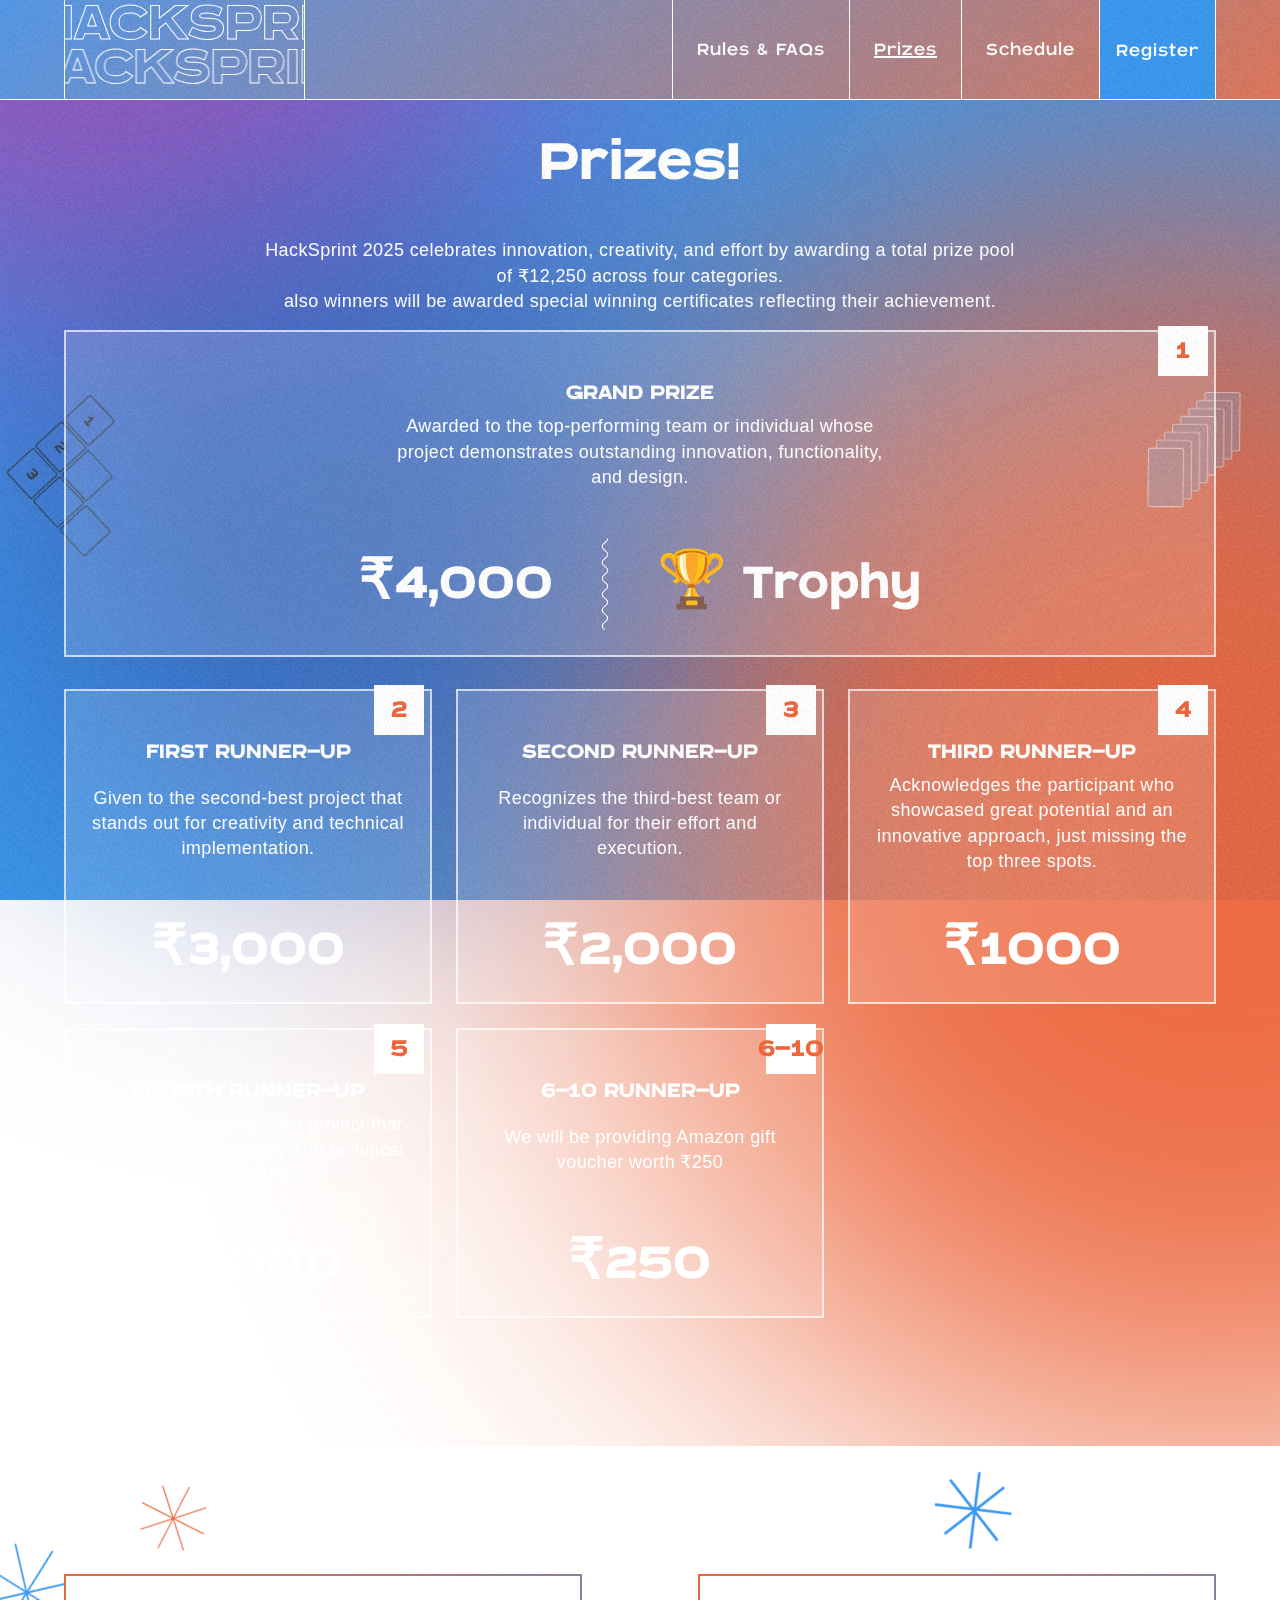
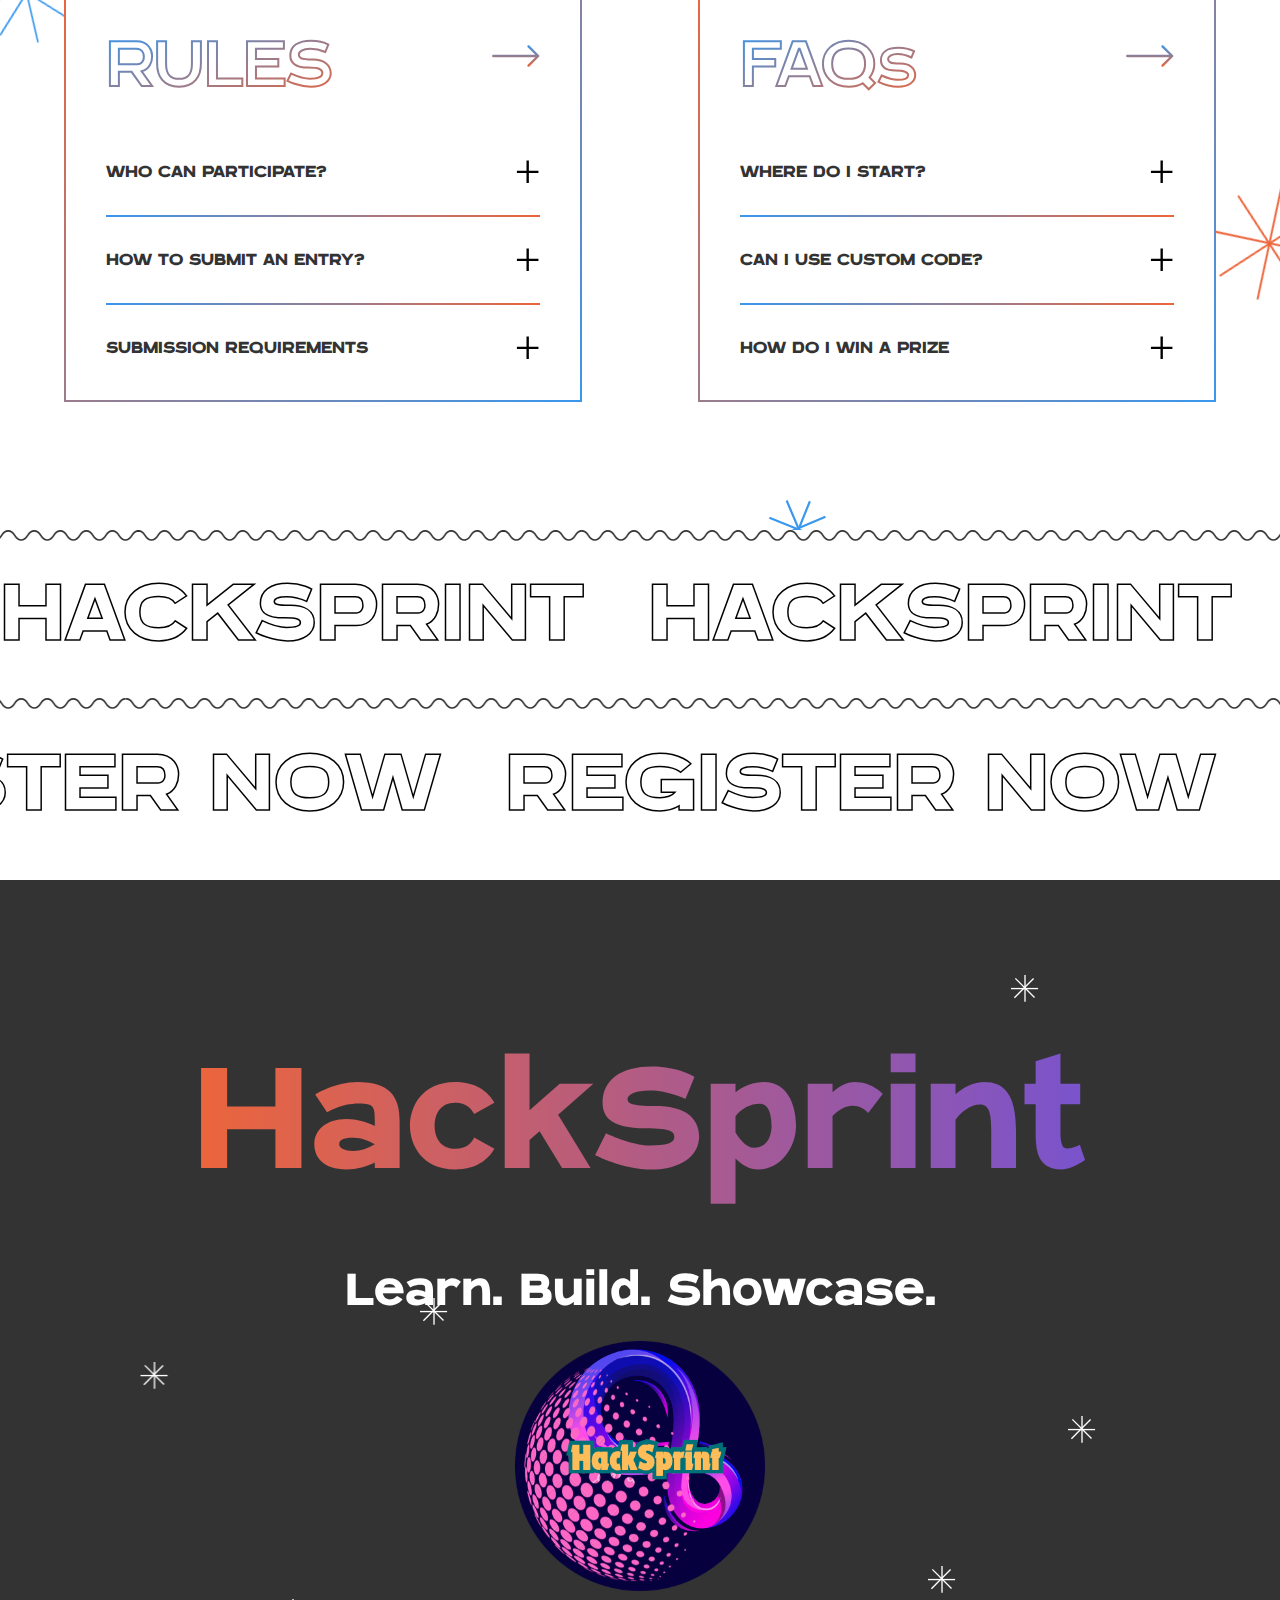
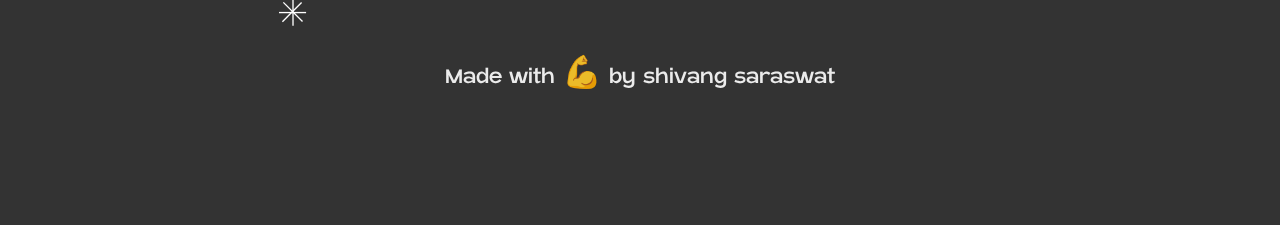
==== commit 632e5cde: "major-change-9" ====
--- a/prizes.html
+++ b/prizes.html
@@ -2,34 +2,27 @@
 <html data-wf-page="60ce366263ce9a8f34f24382" data-wf-site="60ce366263ce9aedb3f24381" data-wf-status="1" class=" w-mod-js">
    <head>
       <meta charset="utf-8">
-      <title>Prizes | HackSprint Hackathon</title>
-      <meta content="Clone. Create. Connect. Join us July 20-23 for the world's largest Webflow specific hackathon. Powered by Finsweet." name="description">
-      <meta content="CloneComp 2021 | Webflow Cloneable Hackathon" property="og:title">
-      <meta content="Clone. Create. Connect. Join us July 20-23 for the world's largest Webflow specific hackathon. Powered by Finsweet." property="og:description">
-      <meta content="images/60d1d5ae892bbb00818b9dc4_og-img-min%20%281%29.png" property="og:image">
-      <meta content="CloneComp 2021 | Webflow Cloneable Hackathon" property="twitter:title">
-      <meta content="Clone. Create. Connect. Join us July 20-23 for the world's largest Webflow specific hackathon. Powered by Finsweet." property="twitter:description">
-      <meta content="https://cdn.prod.website-files.com/60ce366263ce9aedb3f24381/60d1d5ae892bbb00818b9dc4_og-img-min%20(1).png" property="twitter:image">
+      <title> Prizes | HackSprint Hackathon</title>
+      <meta content="Learn. Build. Showcase. Join us Jan 02-06 where ideas meet code, and innovation thrives!" name="description">
+      <meta content="HackSprint Hackathon 2025 | Paradox Margazhi" property="og:title">
+      <meta content="Learn. Build. Showcase. Join us Jan 02-06 where ideas meet code, and innovation thrives!" property="og:description">
+      <meta content="HackSprint Hackathon 2025 | Paradox Margazhi" property="twitter:title">
+      <meta content="Learn. Build. Showcase. Join us Jan 04-06 where ideas meet code, and innovation thrives!" property="twitter:description">
       <meta property="og:type" content="website">
       <meta content="summary_large_image" name="twitter:card">
       <meta content="width=device-width, initial-scale=1" name="viewport">
-      <meta content="Webflow" name="generator">
-      <link href="css/hacksprint.webflow.css" rel="stylesheet" type="text/css">
+      <meta content="IIT Madras" name="generator">
+      <link rel="icon" type="image/x-icon" href="images/favicon.ico">
+      <link href="css/hacksprint.css" rel="stylesheet" type="text/css">
       <link href="https://fonts.googleapis.com" rel="preconnect">
       <link href="https://fonts.gstatic.com" rel="preconnect" crossorigin="anonymous">
       <script src="js/hacksprint.js" type="text/javascript"></script>
-      <script type="text/javascript">WebFont.load({  google: {    families: ["Open Sans:300,300italic,400,400italic,600,600italic,700,700italic,800,800italic","Inter:100,200,300,regular,500,600,700,800,900"]  }});</script>
+      <script type="text/javascript">WebFont.load({google:{families:["Open Sans:300,300italic,400,400italic,600,600italic,700,700italic,800,800italic","Inter:100,200,300,regular,500,600,700,800,900"]}});</script>
       <script type="text/javascript">!function(o,c){var n=c.documentElement,t=" w-mod-";n.className+=t+"js",("ontouchstart"in o||o.DocumentTouch&&c instanceof DocumentTouch)&&(n.className+=t+"touch")}(window,document);</script>
-      <link href="images/60d1c0b343411a27e710a7dd_Frame%202.png" rel="shortcut icon" type="image/x-icon">
-      <link href="images/60d1c06eaf29f4cddc665154_Frame%201.png" rel="apple-touch-icon">
-      <link href="https://clonecomp.webflow.io/" rel="canonical">
-      <script id="jetboost-script" type="text/javascript"> window.JETBOOST_SITE_ID = "ckqgnl6mt02pi0m2za96q1nzd"; (function(d) { var s = d.createElement("script"); s.src = "https://cdn.jetboost.io/jetboost.js"; s.async = 1; d.getElementsByTagName("head")[0].appendChild(s); })(document); </script>
-      <script src="js/jetboost.js" async=""></script>
-   
-<!-- Memberstack --> 
-<script src="js/memberstack.js" data-memberstack-id="8220835407050ce594dae220cb55c205"> 
+      <link href="images/favicon.ico" rel="shortcut icon" type="image/x-icon">
+      <link href="images/favicon.ico" rel="apple-touch-icon">
+      <script src="js/jetboost.js" async="">
 </script> 
-
 <style>
    .center1{
             text-align: center;
@@ -103,7 +96,7 @@
      <h1 class="nav_logo-text text-bottom">HACKSPRINT</h1></a>
             
          <nav role="navigation" class="nav_links-wrapper w-nav-menu">
-            <a href="/rules-faqs.html" class="nav_link w-inline-block">
+            <a href="under-construction.html" class="nav_link w-inline-block">
             <div>Rules &amp;&nbsp;FAQs</div></a>
             <a href="prizes.html" class="nav_link w-inline-block">
             <div><u>Prizes</u></div></a>
@@ -142,7 +135,8 @@
                <div class="max-small align-center">
                   
                <h2 class="heading-xlarge">Prizes!</h2>
-               <div class="margin-top-semi-large"><p>HackSprint 2025 celebrates innovation, creativity, and effort by awarding a total prize pool of ₹7,000 across four categories.<br>also winners will be awarded special winning certificates reflecting their achievement.</p></div></div><div>
+               <div class="margin-top-semi-large"><p>HackSprint 2025 celebrates innovation, creativity, and effort by awarding a total prize pool of ₹12,250
+                  across four categories.<br>also winners will be awarded special winning certificates reflecting their achievement.</p></div></div><div>
                </div><div>
                      
                   <div class="home-prizes-wrapper">
@@ -152,7 +146,7 @@
                   <p class="max-xsmall margin-top-xsmall">Awarded to the top-performing team or individual whose project demonstrates outstanding innovation, functionality, and design.</p>
                   <div class="home-prizes-card-reward-wrapper margin-top-medium">
                      <div class="home-prizes-card-reward">
-                     <h2>₹3,000</h2></div>
+                     <h2>₹4,000</h2></div>
                      <img src="images/60d0c73d5da10f57646ad584_curvyline-small.svg" loading="lazy" alt="" class="home-prizes-card-reward-separator">
                      <div class="home-prizes-card-reward">
                      <h2>🏆 Trophy</h2></div>
@@ -161,23 +155,23 @@
                      <div class="home-prizes-card-tag-text">1</div></div></div>
                      <div class="margin-top-medium">
                      <div class="home-prizes-grid">
-                     <div class="home-prizes-card">
-                        
+
+                  <div class="home-prizes-card">  
                   <h4>FIRST RUNNER-UP</h4>
                   <p class="max-xsmall margin-top-xsmall">Given to the second-best project that stands out for creativity and technical implementation.
                   </p>
                   <div class="home-prizes-card-reward-wrapper margin-top-medium">
                   <div class="home-prizes-card-reward">
-                  <h2>₹2,000</h2></div></div>
+                  <h2>₹3,000</h2></div></div>
                   <div class="home-prizes-card-tag-wrapper">
                   <div class="home-prizes-card-tag-text">2</div></div></div>
+
                   <div class="home-prizes-card">
-                     
                   <h4>SECOND RUNNER-UP</h4>
                   <p class="max-xsmall margin-top-xsmall">Recognizes the third-best team or individual for their effort and execution.</p>
                   <div class="home-prizes-card-reward-wrapper margin-top-medium">
                   <div class="home-prizes-card-reward">
-                  <h2>₹1,500</h2></div></div>
+                  <h2>₹2,000</h2></div></div>
                   <div class="home-prizes-card-tag-wrapper">
                   <div class="home-prizes-card-tag-text">3</div></div></div>
                   
@@ -187,10 +181,36 @@
                   <h4>THIRD RUNNER-UP</h4>
                   <p class="max-xsmall margin-top-xsmall">Acknowledges the participant who showcased great potential and an innovative approach, just missing the top three spots.</p>
                   <div class="home-prizes-card-reward-wrapper margin-top-medium">
-                  <div class="home-prizes-card-reward"><h2>₹500</h2></div></div>
+                  <div class="home-prizes-card-reward"><h2>₹1000</h2></div></div>
                   <div class="home-prizes-card-tag-wrapper">
                   <div class="home-prizes-card-tag-text">4</div>
-               </div></div></div></div></div></div>
+               </div></div>
+
+               <div class="home-prizes-card">  
+                  <h4>FOURTH RUNNER-UP</h4>
+                  <p class="max-xsmall margin-top-xsmall">Given to the second-best project that stands out for creativity and technical implementation.
+                  </p>
+                  <div class="home-prizes-card-reward-wrapper margin-top-medium">
+                  <div class="home-prizes-card-reward">
+                  <h2>₹1,000</h2></div></div>
+                  <div class="home-prizes-card-tag-wrapper">
+                  <div class="home-prizes-card-tag-text">5</div></div></div>
+
+                  <div class="home-prizes-card">  
+                     <h4>6-10 RUNNER-UP</h4>
+                     <p class="max-xsmall margin-top-xsmall">We will be providing Amazon gift voucher worth ₹250
+                     </p>
+                     <div class="home-prizes-card-reward-wrapper margin-top-medium">
+                     <div class="home-prizes-card-reward">
+                     <h2>₹250</h2></div></div>
+                     <div class="home-prizes-card-tag-wrapper">
+                     <div class="home-prizes-card-tag-text">6-</div>
+                     <div class="home-prizes-card-tag-text">10</div>
+                  </div></div>
+
+                    
+            
+            </div></div></div></div>
    
          <img src="images/60cf33c1681c89fbcbee606c_podium.svg" loading="lazy" alt="" class="home-prizes-podium">
          <img src="images/60d100f8e5062e5a5115d7e6_Group%2025.svg" loading="lazy" alt="" class="home-schedule-like-copy"></div></div></div></div></div>
@@ -224,7 +244,7 @@
   <text id="text" y="70" font-family="intro" font-size="80" font-weight="400" stroke-width="2" stroke="url(#gradient)" fill="#ffffff">RULES</text>
  </g>
 </svg></div>
-<img src="images/60cf386138e06c62c321812e_arrow-gradient.svg" loading="lazy" alt="" class="rules-content-heading-arrow"></div><div class="margin-top-large"><div class="rules-content-faq-wrapper"><div class="rules-content-faq"><h5>Who can participate?</h5><img src="images/60cfa867d1bfb1b2c1fd47e6_plus-vector.svg" loading="lazy" alt="" class="rules-content-faq-plus"></div><div class="rules-content-faq-separator"></div><div class="rules-content-faq"><h5>How to submit an entry?</h5><img src="images/60cfa867d1bfb1b2c1fd47e6_plus-vector.svg" loading="lazy" alt="" class="rules-content-faq-plus"></div><div class="rules-content-faq-separator"></div><div class="rules-content-faq"><h5>Submission Requirements</h5><img src="images/60cfa867d1bfb1b2c1fd47e6_plus-vector.svg" loading="lazy" alt="" class="rules-content-faq-plus"></div></div></div><a href="/rules-faqs" class="absolute-link w-inline-block"></a></div></div><div class="rules-content-outline"><div class="rules-content"><div class="rules-content-heading"><div class="rules-content-heading-text w-embed"><style>
+<img src="images/60cf386138e06c62c321812e_arrow-gradient.svg" loading="lazy" alt="" class="rules-content-heading-arrow"></div><div class="margin-top-large"><div class="rules-content-faq-wrapper"><div class="rules-content-faq"><h5>Who can participate?</h5><img src="images/60cfa867d1bfb1b2c1fd47e6_plus-vector.svg" loading="lazy" alt="" class="rules-content-faq-plus"></div><div class="rules-content-faq-separator"></div><div class="rules-content-faq"><h5>How to submit an entry?</h5><img src="images/60cfa867d1bfb1b2c1fd47e6_plus-vector.svg" loading="lazy" alt="" class="rules-content-faq-plus"></div><div class="rules-content-faq-separator"></div><div class="rules-content-faq"><h5>Submission Requirements</h5><img src="images/60cfa867d1bfb1b2c1fd47e6_plus-vector.svg" loading="lazy" alt="" class="rules-content-faq-plus"></div></div></div><a href="under-construction.html" class="absolute-link w-inline-block"></a></div></div><div class="rules-content-outline"><div class="rules-content"><div class="rules-content-heading"><div class="rules-content-heading-text w-embed"><style>
 #text {
 	font-family: Blatant;
 }
@@ -256,7 +276,7 @@
       <div class="rules-content-faq">
       <h5>How do I win a prize</h5>
       <img src="images/60cfa867d1bfb1b2c1fd47e6_plus-vector.svg" loading="lazy" alt="" class="rules-content-faq-plus"></div></div></div>
-      <a href="/rules-faqs" class="absolute-link w-inline-block"></a></div></div></div></div></div></div></div>
+      <a href="under-construction.html" class="absolute-link w-inline-block"></a></div></div></div></div></div></div></div>
       
       <div data-w-id="da482e5e-42e6-3ebc-f0ae-3c606789579d" class="section-home-marquee-white">
       <div class="home-marquee-curvyline-wrapper top">
@@ -312,29 +332,22 @@
          <img src="images/60d0d9728f2be36b3320ae61_footer-star.svg" loading="lazy" alt="" class="footer-star-9">
          <img src="images/60d0d9728f2be36b3320ae61_footer-star.svg" loading="lazy" alt="" class="footer-star-10">
          
-         <div class="maintext">HackSprint</div><br>
-         <h2>Learn. Build. Showcase.</h2>
-            
-            <div class="margin-top-medium">
-               <div class="signup_component">
-               <div class="form-block-2 w-form">
-                  <form id="email-form" name="email-form" data-name="Email Form" method="get" class="signup_form-wrapper">
-                  <input type="email" class="signup_form-input w-input" maxlength="256" name="email-4" data-name="Email 4" placeholder="Get updates" id="email-4" required="">
-                  
-                  <input type="submit" value="Submit" data-wait="Please wait..." class="signup_form-submit w-button"></form>
-                  <div class="signup_success w-form-done">
-                  <div>Thank you! Your submission has been received!</div></div>
-                     
-         <div class="signup_error w-form-fail">
-         <div>Oops! Something went wrong while submitting the form.</div></div></div></div></div>
-         <div class="micro-text">Enter your email for updates and to receive instructions on how to participate as we get closer to the event.</div>
-         
-         
-         <div class="margin-top-large">
-            <div class="footer_final-text">Made with <span class="muscle-text">💪</span> by shivang saraswat <br><center>with collaboration of webflow
-            </center></div>
-         </div></div></div></div></div></div><div data-w-id="974812f0-9dea-b04e-9786-4556c50aa30c" class="home-hero-wsiv-trigger"></div>
-         <div class="global-styles w-embed">
+         <div style="font-size:14vw;" class="maintext">HackSprint</div><br>
+         <h2>Learn. Build. Showcase.</h2><br>
+         <img src="images/cropped_image.png" style="width:250px;height:250px;" style="font-size:14vw;">
+                  <div class="micro-text">
+                     <div>
+                        <div class="margin-top-large">
+                        <div class="footer_final-text">Made with <span class="muscle-text">💪</span> by shivang saraswat 
+                        <!-- footer-section end -->
+                        </div>
+                        </div>
+                        </div>
+                        </div>
+                     </div>
+                     </div>
+                  <div data-w-id="974812f0-9dea-b04e-9786-4556c50aa30c" class="home-hero-wsiv-trigger"></div>
+               <div class="global-styles w-embed">
             
 <!-- 
             <div>
--- a/css/hacksprint.css
+++ b/css/hacksprint.css
@@ -0,0 +1,9076 @@
+/* Generated on: Fri Jun 24 2022 17:19:15 GMT+0000 (Coordinated Universal Time) */
+/* ==========================================================================
+   normalize.css v3.0.3 | MIT License | github.com/necolas/normalize.css 
+   ========================================================================== */
+/*! normalize.css v3.0.3 | MIT License | github.com/necolas/normalize.css */
+html{font-family:sans-serif;-ms-text-size-adjust:100%;-webkit-text-size-adjust:100%}
+body{margin:0}
+article,aside,details,figcaption,figure,footer,header,hgroup,main,menu,nav,section,summary
+{display:block}audio,canvas,progress,video{display:inline-block;vertical-align:baseline}audio:not([controls]){display:none;height:0}[hidden],template{display:none}a{background-color:transparent}a:active,a:hover{outline:0}abbr[title]{border-bottom:1px dotted}b,strong{font-weight:bold}dfn{font-style:italic}h1{font-size:2em;margin:.67em 0}mark{background:#ff0;color:#000}small{font-size:80%}sub,sup{font-size:75%;line-height:0;position:relative;vertical-align:baseline}sup{top:-0.5em}sub{bottom:-0.25em}img{border:0}svg:not(:root){overflow:hidden}figure{margin:1em 40px}hr{box-sizing:content-box;height:0}pre{overflow:auto}code,kbd,pre,samp{font-family:monospace,monospace;font-size:1em}button,input,optgroup,select,textarea{color:inherit;font:inherit;margin:0}button{overflow:visible}button,select{text-transform:none}button,html input[type="button"],input[type="reset"]{-webkit-appearance:button;cursor:pointer}button[disabled],html input[disabled]{cursor:default}button::-moz-focus-inner,input::-moz-focus-inner{border:0;padding:0}input{line-height:normal}input[type='checkbox'],input[type='radio']{box-sizing:border-box;padding:0}input[type='number']::-webkit-inner-spin-button,input[type='number']::-webkit-outer-spin-button{height:auto}input[type='search']{-webkit-appearance:none}input[type='search']::-webkit-search-cancel-button,input[type='search']::-webkit-search-decoration{-webkit-appearance:none}fieldset{border:1px solid #c0c0c0;margin:0 2px;padding:.35em .625em .75em}legend{border:0;padding:0}textarea{overflow:auto}optgroup{font-weight:bold}table{border-collapse:collapse;border-spacing:0}td,th{padding:0}
+
+/* ==========================================================================
+   Start of base Webflow CSS - If you're looking for some ultra-clean CSS, skip the boilerplate and see the unminified code below.
+   ========================================================================== */
+@font-face{font-family:'webflow-icons';src:url("[data-uri]") format('truetype');font-weight:normal;font-style:normal}[class^="w-icon-"],[class*=" w-icon-"]{font-family:'webflow-icons' !important;speak:none;font-style:normal;font-weight:normal;font-variant:normal;text-transform:none;line-height:1;-webkit-font-smoothing:antialiased;-moz-osx-font-smoothing:grayscale}.w-icon-slider-right:before{content:"\e600"}.w-icon-slider-left:before{content:"\e601"}.w-icon-nav-menu:before{content:"\e602"}.w-icon-arrow-down:before,.w-icon-dropdown-toggle:before{content:"\e603"}.w-icon-file-upload-remove:before{content:"\e900"}.w-icon-file-upload-icon:before{content:"\e903"}*{-webkit-box-sizing:border-box;-moz-box-sizing:border-box;box-sizing:border-box}html{height:100%}body{margin:0;min-height:100%;background-color:#fff;font-family:Arial,sans-serif;font-size:14px;line-height:20px;color:#333}img{max-width:100%;vertical-align:middle;display:inline-block}html.w-mod-touch *{background-attachment:scroll !important}.w-block{display:block}.w-inline-block{max-width:100%;display:inline-block}.w-clearfix:before,.w-clearfix:after{content:" ";display:table;grid-column-start:1;grid-row-start:1;grid-column-end:2;grid-row-end:2}.w-clearfix:after{clear:both}.w-hidden{display:none}.w-button{display:inline-block;padding:9px 15px;background-color:#3898EC;color:white;border:0;line-height:inherit;text-decoration:none;cursor:pointer;border-radius:0}input.w-button{-webkit-appearance:button}html[data-w-dynpage] [data-w-cloak]{color:transparent !important}.w-webflow-badge,.w-webflow-badge *{position:static;left:auto;top:auto;right:auto;bottom:auto;z-index:auto;display:block;visibility:visible;overflow:visible;overflow-x:visible;overflow-y:visible;box-sizing:border-box;width:auto;height:auto;max-height:none;max-width:none;min-height:0;min-width:0;margin:0;padding:0;float:none;clear:none;border:0 none transparent;border-radius:0;background:none;background-image:none;background-position:0 0;background-size:auto auto;background-repeat:repeat;background-origin:padding-box;background-clip:border-box;background-attachment:scroll;background-color:transparent;box-shadow:none;opacity:1;transform:none;transition:none;direction:ltr;font-family:inherit;font-weight:inherit;color:inherit;font-size:inherit;line-height:inherit;font-style:inherit;font-variant:inherit;text-align:inherit;letter-spacing:inherit;text-decoration:inherit;text-indent:0;text-transform:inherit;list-style-type:disc;text-shadow:none;font-smoothing:auto;vertical-align:baseline;cursor:inherit;white-space:inherit;word-break:normal;word-spacing:normal;word-wrap:normal}.{position:fixed !important;display:inline-block !important;visibility:visible !important;z-index:2147483647 !important;top:auto !important;right:12px !important;bottom:12px !important;left:auto !important;color:#AAADB0 !important;background-color:#fff !important;border-radius:3px !important;padding:6px 8px 6px 6px !important;font-size:12px !important;opacity:1 !important;line-height:14px !important;text-decoration:none !important;transform:none !important;margin:0 !important;width:auto !important;height:auto !important;overflow:visible !important;white-space:nowrap;box-shadow:0 0 0 1px rgba(0,0,0,0.1),0 1px 3px rgba(0,0,0,0.1);cursor:pointer}.>img{display:inline-block !important;visibility:visible !important;opacity:1 !important;vertical-align:middle !important}h1,h2,h3,h4,h5,h6{font-weight:bold;margin-bottom:10px}h1{font-size:38px;line-height:44px;margin-top:20px}h2{font-size:32px;line-height:36px;margin-top:20px}h3{font-size:24px;line-height:30px;margin-top:20px}h4{font-size:18px;line-height:24px;margin-top:10px}h5{font-size:14px;line-height:20px;margin-top:10px}h6{font-size:12px;line-height:18px;margin-top:10px}p{margin-top:0;margin-bottom:10px}blockquote{margin:0 0 10px 0;padding:10px 20px;border-left:5px solid #E2E2E2;font-size:18px;line-height:22px}figure{margin:0;margin-bottom:10px}figcaption{margin-top:5px;text-align:center}ul,ol{margin-top:0;margin-bottom:10px;padding-left:40px}.w-list-unstyled{padding-left:0;list-style:none}.w-embed:before,.w-embed:after{content:" ";display:table;grid-column-start:1;grid-row-start:1;grid-column-end:2;grid-row-end:2}.w-embed:after{clear:both}.w-video{width:100%;position:relative;padding:0}.w-video iframe,.w-video object,.w-video embed{position:absolute;top:0;left:0;width:100%;height:100%;border:none}fieldset{padding:0;margin:0;border:0}button,html input[type='button'],input[type='reset']{border:0;cursor:pointer;-webkit-appearance:button}.w-form{margin:0 0 15px}.w-form-done{display:none;padding:20px;text-align:center;background-color:#dddddd}.w-form-fail{display:none;margin-top:10px;padding:10px;background-color:#ffdede}label{display:block;margin-bottom:5px;font-weight:bold}.w-input,.w-select{display:block;width:100%;height:38px;padding:8px 12px;margin-bottom:10px;font-size:14px;line-height:1.42857143;color:#333333;vertical-align:middle;background-color:#ffffff;border:1px solid #cccccc}.w-input:-moz-placeholder,.w-select:-moz-placeholder{color:#999}.w-input::-moz-placeholder,.w-select::-moz-placeholder{color:#999;opacity:1}.w-input:-ms-input-placeholder,.w-select:-ms-input-placeholder{color:#999}.w-input::-webkit-input-placeholder,.w-select::-webkit-input-placeholder{color:#999}.w-input:focus,.w-select:focus{border-color:#3898EC;outline:0}.w-input[disabled],.w-select[disabled],.w-input[readonly],.w-select[readonly],fieldset[disabled] .w-input,fieldset[disabled] .w-select{cursor:not-allowed}.w-input[disabled]:not(.w-input-disabled),.w-select[disabled]:not(.w-input-disabled),.w-input[readonly],.w-select[readonly],fieldset[disabled]:not(.w-input-disabled) .w-input,fieldset[disabled]:not(.w-input-disabled) .w-select{background-color:#eeeeee}textarea.w-input,textarea.w-select{height:auto}.w-select{background-color:#f3f3f3}.w-select[multiple]{height:auto}.w-form-label{display:inline-block;cursor:pointer;font-weight:normal;margin-bottom:0}.w-radio{display:block;margin-bottom:5px;padding-left:20px}.w-radio:before,.w-radio:after{content:" ";display:table;grid-column-start:1;grid-row-start:1;grid-column-end:2;grid-row-end:2}.w-radio:after{clear:both}.w-radio-input{margin:4px 0 0;margin-top:1px \9;line-height:normal;float:left;margin-left:-20px}.w-radio-input{margin-top:3px}.w-file-upload{display:block;margin-bottom:10px}.w-file-upload-input{width:.1px;height:.1px;opacity:0;overflow:hidden;position:absolute;z-index:-100}.w-file-upload-default,.w-file-upload-uploading,.w-file-upload-success{display:inline-block;color:#333333}.w-file-upload-error{display:block;margin-top:10px}.w-file-upload-default.w-hidden,.w-file-upload-uploading.w-hidden,.w-file-upload-error.w-hidden,.w-file-upload-success.w-hidden{display:none}.w-file-upload-uploading-btn{display:flex;font-size:14px;font-weight:normal;cursor:pointer;margin:0;padding:8px 12px;border:1px solid #cccccc;background-color:#fafafa}.w-file-upload-file{display:flex;flex-grow:1;justify-content:space-between;margin:0;padding:8px 9px 8px 11px;border:1px solid #cccccc;background-color:#fafafa}.w-file-upload-file-name{font-size:14px;font-weight:normal;display:block}.w-file-remove-link{margin-top:3px;margin-left:10px;width:auto;height:auto;padding:3px;display:block;cursor:pointer}.w-icon-file-upload-remove{margin:auto;font-size:10px}.w-file-upload-error-msg{display:inline-block;color:#ea384c;padding:2px 0}.w-file-upload-info{display:inline-block;line-height:38px;padding:0 12px}.w-file-upload-label{display:inline-block;font-size:14px;font-weight:normal;cursor:pointer;margin:0;padding:8px 12px;border:1px solid #cccccc;background-color:#fafafa}.w-icon-file-upload-icon,.w-icon-file-upload-uploading{display:inline-block;margin-right:8px;width:20px}.w-icon-file-upload-uploading{height:20px}.w-container{margin-left:auto;margin-right:auto;max-width:940px}.w-container:before,.w-container:after{content:" ";display:table;grid-column-start:1;grid-row-start:1;grid-column-end:2;grid-row-end:2}.w-container:after{clear:both}.w-container .w-row{margin-left:-10px;margin-right:-10px}.w-row:before,.w-row:after{content:" ";display:table;grid-column-start:1;grid-row-start:1;grid-column-end:2;grid-row-end:2}.w-row:after{clear:both}.w-row .w-row{margin-left:0;margin-right:0}.w-col{position:relative;float:left;width:100%;min-height:1px;padding-left:10px;padding-right:10px}.w-col .w-col{padding-left:0;padding-right:0}.w-col-1{width:8.33333333%}.w-col-2{width:16.66666667%}.w-col-3{width:25%}.w-col-4{width:33.33333333%}.w-col-5{width:41.66666667%}.w-col-6{width:50%}.w-col-7{width:58.33333333%}.w-col-8{width:66.66666667%}.w-col-9{width:75%}.w-col-10{width:83.33333333%}.w-col-11{width:91.66666667%}.w-col-12{width:100%}.w-hidden-main{display:none !important}@media screen and (max-width:991px){.w-container{max-width:728px}.w-hidden-main{display:inherit !important}.w-hidden-medium{display:none !important}.w-col-medium-1{width:8.33333333%}.w-col-medium-2{width:16.66666667%}.w-col-medium-3{width:25%}.w-col-medium-4{width:33.33333333%}.w-col-medium-5{width:41.66666667%}.w-col-medium-6{width:50%}.w-col-medium-7{width:58.33333333%}.w-col-medium-8{width:66.66666667%}.w-col-medium-9{width:75%}.w-col-medium-10{width:83.33333333%}.w-col-medium-11{width:91.66666667%}.w-col-medium-12{width:100%}.w-col-stack{width:100%;left:auto;right:auto}}@media screen and (max-width:767px){.w-hidden-main{display:inherit !important}.w-hidden-medium{display:inherit !important}.w-hidden-small{display:none !important}.w-row,.w-container .w-row{margin-left:0;margin-right:0}.w-col{width:100%;left:auto;right:auto}.w-col-small-1{width:8.33333333%}.w-col-small-2{width:16.66666667%}.w-col-small-3{width:25%}.w-col-small-4{width:33.33333333%}.w-col-small-5{width:41.66666667%}.w-col-small-6{width:50%}.w-col-small-7{width:58.33333333%}.w-col-small-8{width:66.66666667%}.w-col-small-9{width:75%}.w-col-small-10{width:83.33333333%}.w-col-small-11{width:91.66666667%}.w-col-small-12{width:100%}}@media screen and (max-width:479px){.w-container{max-width:none}.w-hidden-main{display:inherit !important}.w-hidden-medium{display:inherit !important}.w-hidden-small{display:inherit !important}.w-hidden-tiny{display:none !important}.w-col{width:100%}.w-col-tiny-1{width:8.33333333%}.w-col-tiny-2{width:16.66666667%}.w-col-tiny-3{width:25%}.w-col-tiny-4{width:33.33333333%}.w-col-tiny-5{width:41.66666667%}.w-col-tiny-6{width:50%}.w-col-tiny-7{width:58.33333333%}.w-col-tiny-8{width:66.66666667%}.w-col-tiny-9{width:75%}.w-col-tiny-10{width:83.33333333%}.w-col-tiny-11{width:91.66666667%}.w-col-tiny-12{width:100%}}.w-widget{position:relative}.w-widget-map{width:100%;height:400px}.w-widget-map label{width:auto;display:inline}.w-widget-map img{max-width:inherit}.w-widget-map .gm-style-iw{text-align:center}.w-widget-map .gm-style-iw>button{display:none !important}.w-widget-twitter{overflow:hidden}.w-widget-twitter-count-shim{display:inline-block;vertical-align:top;position:relative;width:28px;height:20px;text-align:center;background:white;border:#758696 solid 1px;border-radius:3px}.w-widget-twitter-count-shim *{pointer-events:none;-webkit-user-select:none;-moz-user-select:none;-ms-user-select:none;user-select:none}.w-widget-twitter-count-shim .w-widget-twitter-count-inner{position:relative;font-size:15px;line-height:12px;text-align:center;color:#999;font-family:serif}.w-widget-twitter-count-shim .w-widget-twitter-count-clear{position:relative;display:block}.w-widget-twitter-count-shim.w--large{width:36px;height:28px}.w-widget-twitter-count-shim.w--large .w-widget-twitter-count-inner{font-size:18px;line-height:18px}.w-widget-twitter-count-shim:not(.w--vertical){margin-left:5px;margin-right:8px}.w-widget-twitter-count-shim:not(.w--vertical).w--large{margin-left:6px}.w-widget-twitter-count-shim:not(.w--vertical):before,.w-widget-twitter-count-shim:not(.w--vertical):after{top:50%;left:0;border:solid transparent;content:' ';height:0;width:0;position:absolute;pointer-events:none}.w-widget-twitter-count-shim:not(.w--vertical):before{border-color:rgba(117,134,150,0);border-right-color:#5d6c7b;border-width:4px;margin-left:-9px;margin-top:-4px}.w-widget-twitter-count-shim:not(.w--vertical).w--large:before{border-width:5px;margin-left:-10px;margin-top:-5px}.w-widget-twitter-count-shim:not(.w--vertical):after{border-color:rgba(255,255,255,0);border-right-color:white;border-width:4px;margin-left:-8px;margin-top:-4px}.w-widget-twitter-count-shim:not(.w--vertical).w--large:after{border-width:5px;margin-left:-9px;margin-top:-5px}.w-widget-twitter-count-shim.w--vertical{width:61px;height:33px;margin-bottom:8px}.w-widget-twitter-count-shim.w--vertical:before,.w-widget-twitter-count-shim.w--vertical:after{top:100%;left:50%;border:solid transparent;content:' ';height:0;width:0;position:absolute;pointer-events:none}.w-widget-twitter-count-shim.w--vertical:before{border-color:rgba(117,134,150,0);border-top-color:#5d6c7b;border-width:5px;margin-left:-5px}.w-widget-twitter-count-shim.w--vertical:after{border-color:rgba(255,255,255,0);border-top-color:white;border-width:4px;margin-left:-4px}.w-widget-twitter-count-shim.w--vertical .w-widget-twitter-count-inner{font-size:18px;line-height:22px}.w-widget-twitter-count-shim.w--vertical.w--large{width:76px}.w-background-video{position:relative;overflow:hidden;height:500px;color:white}.w-background-video>video{background-size:cover;background-position:50% 50%;position:absolute;margin:auto;width:100%;height:100%;right:-100%;bottom:-100%;top:-100%;left:-100%;object-fit:cover;z-index:-100}.w-background-video>video::-webkit-media-controls-start-playback-button{display:none !important;-webkit-appearance:none}.w-background-video--control{position:absolute;bottom:1em;right:1em;background-color:transparent;padding:0}.w-background-video--control>[hidden]{display:none !important}.w-slider{position:relative;height:300px;text-align:center;background:#dddddd;clear:both;-webkit-tap-highlight-color:rgba(0,0,0,0);tap-highlight-color:rgba(0,0,0,0)}.w-slider-mask{position:relative;display:block;overflow:hidden;z-index:1;left:0;right:0;height:100%;white-space:nowrap}.w-slide{position:relative;display:inline-block;vertical-align:top;width:100%;height:100%;white-space:normal;text-align:left}.w-slider-nav{position:absolute;z-index:2;top:auto;right:0;bottom:0;left:0;margin:auto;padding-top:10px;height:40px;text-align:center;-webkit-tap-highlight-color:rgba(0,0,0,0);tap-highlight-color:rgba(0,0,0,0)}.w-slider-nav.w-round>div{border-radius:100%}.w-slider-nav.w-num>div{width:auto;height:auto;padding:.2em .5em;font-size:inherit;line-height:inherit}.w-slider-nav.w-shadow>div{box-shadow:0 0 3px rgba(51,51,51,0.4)}.w-slider-nav-invert{color:#fff}.w-slider-nav-invert>div{background-color:rgba(34,34,34,0.4)}.w-slider-nav-invert>div.w-active{background-color:#222}.w-slider-dot{position:relative;display:inline-block;width:1em;height:1em;background-color:rgba(255,255,255,0.4);cursor:pointer;margin:0 3px .5em;transition:background-color 100ms,color 100ms}.w-slider-dot.w-active{background-color:#fff}.w-slider-dot:focus{outline:none;box-shadow:0 0 0 2px #fff}.w-slider-dot:focus.w-active{box-shadow:none}.w-slider-arrow-left,.w-slider-arrow-right{position:absolute;width:80px;top:0;right:0;bottom:0;left:0;margin:auto;cursor:pointer;overflow:hidden;color:white;font-size:40px;-webkit-tap-highlight-color:rgba(0,0,0,0);tap-highlight-color:rgba(0,0,0,0);-webkit-user-select:none;-moz-user-select:none;-ms-user-select:none;user-select:none}.w-slider-arrow-left [class^='w-icon-'],.w-slider-arrow-right [class^='w-icon-'],.w-slider-arrow-left [class*=' w-icon-'],.w-slider-arrow-right [class*=' w-icon-']{position:absolute}.w-slider-arrow-left:focus,.w-slider-arrow-right:focus{outline:0}.w-slider-arrow-left{z-index:3;right:auto}.w-slider-arrow-right{z-index:4;left:auto}.w-icon-slider-left,.w-icon-slider-right{top:0;right:0;bottom:0;left:0;margin:auto;width:1em;height:1em}.w-slider-aria-label{border:0;clip:rect(0 0 0 0);height:1px;margin:-1px;overflow:hidden;padding:0;position:absolute;width:1px}.w-slider-force-show{display:block !important}.w-dropdown{display:inline-block;position:relative;text-align:left;margin-left:auto;margin-right:auto;z-index:900}.w-dropdown-btn,.w-dropdown-toggle,.w-dropdown-link{position:relative;vertical-align:top;text-decoration:none;color:#222222;padding:20px;text-align:left;margin-left:auto;margin-right:auto;white-space:nowrap}.w-dropdown-toggle{-webkit-user-select:none;-moz-user-select:none;-ms-user-select:none;user-select:none;display:inline-block;cursor:pointer;padding-right:40px}.w-dropdown-toggle:focus{outline:0}.w-icon-dropdown-toggle{position:absolute;top:0;right:0;bottom:0;margin:auto;margin-right:20px;width:1em;height:1em}.w-dropdown-list{position:absolute;background:#dddddd;display:none;min-width:100%}.w-dropdown-list.w--open{display:block}.w-dropdown-link{padding:10px 20px;display:block;color:#222222}.w-dropdown-link.w--current{color:#0082f3}.w-dropdown-link:focus{outline:0}@media screen and (max-width:767px){.w-nav-brand{padding-left:10px}}.w-lightbox-backdrop{color:#000;cursor:auto;font-family:serif;font-size:medium;font-style:normal;font-variant:normal;font-weight:normal;letter-spacing:normal;line-height:normal;list-style:disc;text-align:start;text-indent:0;text-shadow:none;text-transform:none;visibility:visible;white-space:normal;word-break:normal;word-spacing:normal;word-wrap:normal;position:fixed;top:0;right:0;bottom:0;left:0;color:#fff;font-family:"Helvetica Neue",Helvetica,Ubuntu,"Segoe UI",Verdana,sans-serif;font-size:17px;line-height:1.2;font-weight:300;text-align:center;background:rgba(0,0,0,0.9);z-index:2000;outline:0;opacity:0;-webkit-user-select:none;-moz-user-select:none;-ms-user-select:none;-webkit-tap-highlight-color:transparent;-webkit-transform:translate(0, 0)}.w-lightbox-backdrop,.w-lightbox-container{height:100%;overflow:auto;-webkit-overflow-scrolling:touch}.w-lightbox-content{position:relative;height:100vh;overflow:hidden}.w-lightbox-view{position:absolute;width:100vw;height:100vh;opacity:0}.w-lightbox-view:before{content:"";height:100vh}.w-lightbox-group,.w-lightbox-group .w-lightbox-view,.w-lightbox-group .w-lightbox-view:before{height:86vh}.w-lightbox-frame,.w-lightbox-view:before{display:inline-block;vertical-align:middle}.w-lightbox-figure{position:relative;margin:0}.w-lightbox-group .w-lightbox-figure{cursor:pointer}.w-lightbox-img{width:auto;height:auto;max-width:none}.w-lightbox-image{display:block;float:none;max-width:100vw;max-height:100vh}.w-lightbox-group .w-lightbox-image{max-height:86vh}.w-lightbox-caption{position:absolute;right:0;bottom:0;left:0;padding:.5em 1em;background:rgba(0,0,0,0.4);text-align:left;text-overflow:ellipsis;white-space:nowrap;overflow:hidden}.w-lightbox-embed{position:absolute;top:0;right:0;bottom:0;left:0;width:100%;height:100%}.w-lightbox-control{position:absolute;top:0;width:4em;background-size:24px;background-repeat:no-repeat;background-position:center;cursor:pointer;-webkit-transition:all .3s;transition:all .3s}.w-lightbox-left{display:none;bottom:0;left:0;background-image:url("[data-uri]")}.w-lightbox-right{display:none;right:0;bottom:0;background-image:url("[data-uri]")}.w-lightbox-close{right:0;height:2.6em;background-image:url("[data-uri]");background-size:18px}.w-lightbox-strip{position:absolute;bottom:0;left:0;right:0;padding:0 1vh;line-height:0;white-space:nowrap;overflow-x:auto;overflow-y:hidden}.w-lightbox-item{display:inline-block;width:10vh;padding:2vh 1vh;box-sizing:content-box;cursor:pointer;-webkit-transform:translate3d(0, 0, 0)}.w-lightbox-active{opacity:.3}.w-lightbox-thumbnail{position:relative;height:10vh;background:#222;overflow:hidden}.w-lightbox-thumbnail-image{position:absolute;top:0;left:0}.w-lightbox-thumbnail .w-lightbox-tall{top:50%;width:100%;-webkit-transform:translate(0, -50%);-ms-transform:translate(0, -50%);transform:translate(0, -50%)}.w-lightbox-thumbnail .w-lightbox-wide{left:50%;height:100%;-webkit-transform:translate(-50%, 0);-ms-transform:translate(-50%, 0);transform:translate(-50%, 0)}.w-lightbox-spinner{position:absolute;top:50%;left:50%;box-sizing:border-box;width:40px;height:40px;margin-top:-20px;margin-left:-20px;border:5px solid rgba(0,0,0,0.4);border-radius:50%;-webkit-animation:spin .8s infinite linear;animation:spin .8s infinite linear}.w-lightbox-spinner:after{content:"";position:absolute;top:-4px;right:-4px;bottom:-4px;left:-4px;border:3px solid transparent;border-bottom-color:#fff;border-radius:50%}.w-lightbox-hide{display:none}.w-lightbox-noscroll{overflow:hidden}@media (min-width:768px){.w-lightbox-content{height:96vh;margin-top:2vh}.w-lightbox-view,.w-lightbox-view:before{height:96vh}.w-lightbox-group,.w-lightbox-group .w-lightbox-view,.w-lightbox-group .w-lightbox-view:before{height:84vh}.w-lightbox-image{max-width:96vw;max-height:96vh}.w-lightbox-group .w-lightbox-image{max-width:82.3vw;max-height:84vh}.w-lightbox-left,.w-lightbox-right{display:block;opacity:.5}.w-lightbox-close{opacity:.8}.w-lightbox-control:hover{opacity:1}}.w-lightbox-inactive,.w-lightbox-inactive:hover{opacity:0}.w-richtext:before,.w-richtext:after{content:" ";display:table;grid-column-start:1;grid-row-start:1;grid-column-end:2;grid-row-end:2}.w-richtext:after{clear:both}.w-richtext[contenteditable="true"]:before,.w-richtext[contenteditable="true"]:after{white-space:initial}.w-richtext ol,.w-richtext ul{overflow:hidden}.w-richtext .w-richtext-figure-selected.w-richtext-figure-type-video div:after,.w-richtext .w-richtext-figure-selected[data-rt-type="video"] div:after{outline:2px solid #2895f7}.w-richtext .w-richtext-figure-selected.w-richtext-figure-type-image div,.w-richtext .w-richtext-figure-selected[data-rt-type="image"] div{outline:2px solid #2895f7}.w-richtext figure.w-richtext-figure-type-video>div:after,.w-richtext figure[data-rt-type="video"]>div:after{content:'';position:absolute;display:none;left:0;top:0;right:0;bottom:0}.w-richtext figure{position:relative;max-width:60%}.w-richtext figure>div:before{cursor:default !important}.w-richtext figure img{width:100%}.w-richtext figure figcaption.w-richtext-figcaption-placeholder{opacity:.6}.w-richtext figure div{font-size:0;color:transparent}.w-richtext figure.w-richtext-figure-type-image,.w-richtext figure[data-rt-type="image"]{display:table}.w-richtext figure.w-richtext-figure-type-image>div,.w-richtext figure[data-rt-type="image"]>div{display:inline-block}.w-richtext figure.w-richtext-figure-type-image>figcaption,.w-richtext figure[data-rt-type="image"]>figcaption{display:table-caption;caption-side:bottom}.w-richtext figure.w-richtext-figure-type-video,.w-richtext figure[data-rt-type="video"]{width:60%;height:0}.w-richtext figure.w-richtext-figure-type-video iframe,.w-richtext figure[data-rt-type="video"] iframe{position:absolute;top:0;left:0;width:100%;height:100%}.w-richtext figure.w-richtext-figure-type-video>div,.w-richtext figure[data-rt-type="video"]>div{width:100%}.w-richtext figure.w-richtext-align-center{margin-right:auto;margin-left:auto;clear:both}.w-richtext figure.w-richtext-align-center.w-richtext-figure-type-image>div,.w-richtext figure.w-richtext-align-center[data-rt-type="image"]>div{max-width:100%}.w-richtext figure.w-richtext-align-normal{clear:both}.w-richtext figure.w-richtext-align-fullwidth{width:100%;max-width:100%;text-align:center;clear:both;display:block;margin-right:auto;margin-left:auto}.w-richtext figure.w-richtext-align-fullwidth>div{display:inline-block;padding-bottom:inherit}.w-richtext figure.w-richtext-align-fullwidth>figcaption{display:block}.w-richtext figure.w-richtext-align-floatleft{float:left;margin-right:15px;clear:none}.w-richtext figure.w-richtext-align-floatright{float:right;margin-left:15px;clear:none}.w-nav{position:relative;background:#dddddd;z-index:1000}.w-nav:before,.w-nav:after{content:" ";display:table;grid-column-start:1;grid-row-start:1;grid-column-end:2;grid-row-end:2}.w-nav:after{clear:both}.w-nav-brand{position:relative;float:left;text-decoration:none;color:#333333}.w-nav-link{position:relative;display:inline-block;vertical-align:top;text-decoration:none;color:#222222;padding:20px;text-align:left;margin-left:auto;margin-right:auto}.w-nav-link.w--current{color:#0082f3}.w-nav-menu{position:relative;float:right}[data-nav-menu-open]{display:block !important;position:absolute;top:100%;left:0;right:0;background:#C8C8C8;text-align:center;overflow:visible;min-width:200px}.w--nav-link-open{display:block;position:relative}.w-nav-overlay{position:absolute;overflow:hidden;display:none;top:100%;left:0;right:0;width:100%}.w-nav-overlay [data-nav-menu-open]{top:0}.w-nav[data-animation="over-left"] .w-nav-overlay{width:auto}.w-nav[data-animation="over-left"] .w-nav-overlay,.w-nav[data-animation="over-left"] [data-nav-menu-open]{right:auto;z-index:1;top:0}.w-nav[data-animation="over-right"] .w-nav-overlay{width:auto}.w-nav[data-animation="over-right"] .w-nav-overlay,.w-nav[data-animation="over-right"] [data-nav-menu-open]{left:auto;z-index:1;top:0}.w-nav-button{position:relative;float:right;padding:18px;font-size:24px;display:none;cursor:pointer;-webkit-tap-highlight-color:rgba(0,0,0,0);tap-highlight-color:rgba(0,0,0,0);-webkit-user-select:none;-moz-user-select:none;-ms-user-select:none;user-select:none}.w-nav-button:focus{outline:0}.w-nav-button.w--open{background-color:#C8C8C8;color:white}.w-nav[data-collapse="all"] .w-nav-menu{display:none}.w-nav[data-collapse="all"] .w-nav-button{display:block}.w--nav-dropdown-open{display:block}.w--nav-dropdown-toggle-open{display:block}.w--nav-dropdown-list-open{position:static}@media screen and (max-width:991px){.w-nav[data-collapse="medium"] .w-nav-menu{display:none}.w-nav[data-collapse="medium"] .w-nav-button{display:block}}@media screen and (max-width:767px){.w-nav[data-collapse="small"] .w-nav-menu{display:none}.w-nav[data-collapse="small"] .w-nav-button{display:block}.w-nav-brand{padding-left:10px}}@media screen and (max-width:479px){.w-nav[data-collapse="tiny"] .w-nav-menu{display:none}.w-nav[data-collapse="tiny"] .w-nav-button{display:block}}.w-tabs{position:relative}.w-tabs:before,.w-tabs:after{content:" ";display:table;grid-column-start:1;grid-row-start:1;grid-column-end:2;grid-row-end:2}.w-tabs:after{clear:both}.w-tab-menu{position:relative}.w-tab-link{position:relative;display:inline-block;vertical-align:top;text-decoration:none;padding:9px 30px;text-align:left;cursor:pointer;color:#222222;background-color:#dddddd}.w-tab-link.w--current{background-color:#C8C8C8}.w-tab-link:focus{outline:0}.w-tab-content{position:relative;display:block;overflow:hidden}.w-tab-pane{position:relative;display:none}.w--tab-active{display:block}@media screen and (max-width:479px){.w-tab-link{display:block}}.w-ix-emptyfix:after{content:""}@keyframes spin{0%{transform:rotate(0deg)}100%{transform:rotate(360deg)}}.w-dyn-empty{padding:10px;background-color:#dddddd}.w-dyn-hide{display:none !important}.w-dyn-bind-empty{display:none !important}.w-condition-invisible{display:none !important}.wf-layout-layout{display:grid !important}.wf-layout-cell{display:flex !important}
+
+/* ==========================================================================
+   Start of custom CSS
+   ========================================================================== */
+.w-embed-youtubevideo {
+  width: 100%;
+  position: relative;
+  padding-bottom: 0px;
+  padding-left: 0px;
+  padding-right: 0px;
+  background-image: url(../images/youtube-placeholder.2b05e7d68d.svg);
+  background-size: cover;
+  background-position: 50% 50%;
+}
+
+.w-embed-youtubevideo:empty {
+  min-height: 75px;
+  padding-bottom: 56.25%;
+}
+
+.w-checkbox {
+  display: block;
+  margin-bottom: 5px;
+  padding-left: 20px;
+}
+
+.w-checkbox::before {
+  content: ' ';
+  display: table;
+  -ms-grid-column-span: 1;
+  grid-column-end: 2;
+  -ms-grid-column: 1;
+  grid-column-start: 1;
+  -ms-grid-row-span: 1;
+  grid-row-end: 2;
+  -ms-grid-row: 1;
+  grid-row-start: 1;
+}
+
+.w-checkbox::after {
+  content: ' ';
+  display: table;
+  -ms-grid-column-span: 1;
+  grid-column-end: 2;
+  -ms-grid-column: 1;
+  grid-column-start: 1;
+  -ms-grid-row-span: 1;
+  grid-row-end: 2;
+  -ms-grid-row: 1;
+  grid-row-start: 1;
+  clear: both;
+}
+
+.w-checkbox-input {
+  float: left;
+  margin-bottom: 0px;
+  margin-left: -20px;
+  margin-right: 0px;
+  margin-top: 4px;
+  line-height: normal;
+}
+
+.w-checkbox-input--inputType-custom {
+  border-top-width: 1px;
+  border-bottom-width: 1px;
+  border-left-width: 1px;
+  border-right-width: 1px;
+  border-top-color: #ccc;
+  border-bottom-color: #ccc;
+  border-left-color: #ccc;
+  border-right-color: #ccc;
+  border-top-style: solid;
+  border-bottom-style: solid;
+  border-left-style: solid;
+  border-right-style: solid;
+  width: 12px;
+  height: 12px;
+  border-bottom-left-radius: 2px;
+  border-bottom-right-radius: 2px;
+  border-top-left-radius: 2px;
+  border-top-right-radius: 2px;
+}
+
+.w-checkbox-input--inputType-custom.w--redirected-checked {
+  background-color: #3898ec;
+  border-top-color: #3898ec;
+  border-bottom-color: #3898ec;
+  border-left-color: #3898ec;
+  border-right-color: #3898ec;
+  background-image: url(../images/custom-checkbox-checkmark.589d534424.svg);
+  background-position: 50% 50%;
+  background-size: cover;
+  background-repeat: no-repeat;
+}
+
+.w-checkbox-input--inputType-custom.w--redirected-focus {
+  box-shadow: 0px 0px 3px 1px #3898ec;
+}
+
+.w-layout-grid {
+  display: -ms-grid;
+  display: grid;
+  grid-auto-columns: 1fr;
+  -ms-grid-columns: 1fr 1fr;
+  grid-template-columns: 1fr 1fr;
+  -ms-grid-rows: auto auto;
+  grid-template-rows: auto auto;
+  grid-row-gap: 16px;
+  grid-column-gap: 16px;
+}
+
+body {
+  font-family: Blatant, sans-serif;
+  color: #fff;
+  font-size: 17px;
+  line-height: 1.3;
+  font-weight: 700;
+}
+
+h1 {
+  margin-top: 0px;
+  margin-bottom: 0px;
+  font-size: 64px;
+  line-height: 1;
+  font-weight: 700;
+}
+
+h2 {
+  margin-top: 0px;
+  margin-bottom: 0px;
+  font-size: 48px;
+  line-height: 1;
+  font-weight: 700;
+}
+
+h3 {
+  margin-top: 0px;
+  margin-bottom: 0px;
+  font-size: 32px;
+  line-height: 1.2;
+  font-weight: 700;
+}
+
+h4 {
+  margin-top: 0px;
+  margin-bottom: 0px;
+  font-size: 24px;
+  line-height: 1.1;
+  font-weight: 700;
+}
+
+h5 {
+  margin-top: 0px;
+  margin-bottom: 0px;
+  font-size: 20px;
+  line-height: 1.2;
+  font-weight: 700;
+  text-transform: uppercase;
+}
+
+h6 {
+  margin-top: 0px;
+  margin-bottom: 0px;
+  font-size: 12px;
+  line-height: 1.5;
+  font-weight: 700;
+}
+
+p {
+  margin-bottom: 16px;
+  font-family: 'Open Sans', sans-serif;
+  font-size: 18px;
+  line-height: 1.4;
+  font-weight: 400;
+  letter-spacing: 0.4px;
+}
+
+a {
+  text-decoration: underline;
+}
+
+ul {
+  margin-top: 0px;
+  margin-bottom: 0px;
+  padding-left: 20px;
+}
+
+li {
+  margin-top: 12px;
+  margin-bottom: 16px;
+  font-family: 'Open Sans', sans-serif;
+  font-weight: 400;
+}
+
+blockquote {
+  margin-bottom: 10px;
+  padding: 10px 20px;
+  border-left: 5px solid #e2e2e2;
+  font-size: 18px;
+  line-height: 22px;
+}
+
+.fs-styleguide-sidebar-links {
+  position: fixed;
+  left: 20px;
+  top: 20px;
+  right: auto;
+  bottom: 20px;
+  display: -webkit-box;
+  display: -webkit-flex;
+  display: -ms-flexbox;
+  display: flex;
+  overflow: auto;
+  width: 250px;
+  padding: 0px 0px 12px;
+  -webkit-box-orient: vertical;
+  -webkit-box-direction: normal;
+  -webkit-flex-direction: column;
+  -ms-flex-direction: column;
+  flex-direction: column;
+  border-radius: 12px;
+  background-color: #1a1a1a;
+  color: #dadada;
+  text-align: left;
+}
+
+.fs-styleguide-logo {
+  display: block;
+  height: 60px;
+  margin-bottom: 10px;
+}
+
+.margin-bottom-small {
+  margin-bottom: 16px;
+}
+
+.margin-bottom-large {
+  margin-bottom: 64px;
+}
+
+.margin-bottom-medium {
+  margin-bottom: 32px;
+}
+
+.margin-bottom-xlarge {
+  margin-bottom: 128px;
+}
+
+.fs-styleguide-title-line {
+  position: relative;
+  display: -ms-grid;
+  display: grid;
+  margin-top: 72px;
+  margin-bottom: 40px;
+  padding-top: 64px;
+  grid-auto-columns: 1fr;
+  grid-column-gap: 16px;
+  grid-row-gap: 16px;
+  -ms-grid-columns: 1fr;
+  grid-template-columns: 1fr;
+  -ms-grid-rows: auto;
+  grid-template-rows: auto;
+  border-top: 1px solid rgba(0, 0, 0, 0.2);
+}
+
+.styles {
+  position: fixed;
+  left: 0%;
+  top: 0%;
+  right: auto;
+  bottom: auto;
+  display: block;
+}
+
+.grid-1-col {
+  display: -ms-grid;
+  display: grid;
+  -webkit-align-content: start;
+  -ms-flex-line-pack: start;
+  align-content: start;
+  grid-auto-columns: 100%;
+  grid-column-gap: 16px;
+  grid-row-gap: 16px;
+  -ms-grid-columns: 100%;
+  grid-template-columns: 100%;
+  -ms-grid-rows: auto;
+  grid-template-rows: auto;
+}
+
+.grid-1-col.gap-large {
+  grid-column-gap: 64px;
+  grid-row-gap: 64px;
+}
+
+.grid-1-col.gap-small {
+  grid-column-gap: 12px;
+  grid-row-gap: 12px;
+}
+
+.grid-1-col.gap-medium {
+  grid-column-gap: 40px;
+  grid-row-gap: 40px;
+}
+
+.grid-1-col.gap-xlarge {
+  grid-row-gap: 128px;
+}
+
+.grid-row {
+  display: -ms-grid;
+  display: grid;
+  justify-items: start;
+  grid-auto-flow: column;
+  grid-auto-columns: -webkit-max-content;
+  grid-auto-columns: max-content;
+  grid-column-gap: 24px;
+  grid-row-gap: 0px;
+  -ms-grid-columns: -webkit-max-content;
+  -ms-grid-columns: max-content;
+  grid-template-columns: -webkit-max-content;
+  grid-template-columns: max-content;
+  -ms-grid-rows: auto;
+  grid-template-rows: auto;
+}
+
+.grid-row.gap-small {
+  grid-column-gap: 8px;
+}
+
+.grid-row.gap-large {
+  grid-column-gap: 48px;
+}
+
+.grid-row.gap-medium {
+  grid-column-gap: 32px;
+}
+
+.grid-row.gap-xlarge {
+  grid-column-gap: 64px;
+}
+
+.fs-styleguide-block-item {
+  display: -ms-grid;
+  display: grid;
+  padding: 30px;
+  -webkit-box-align: start;
+  -webkit-align-items: start;
+  -ms-flex-align: start;
+  align-items: start;
+  -webkit-align-content: start;
+  -ms-flex-line-pack: start;
+  align-content: start;
+  grid-auto-columns: 1fr;
+  grid-column-gap: 16px;
+  grid-row-gap: 16px;
+  -ms-grid-columns: 1fr;
+  grid-template-columns: 1fr;
+  -ms-grid-rows: auto auto;
+  grid-template-rows: auto auto;
+  border-radius: 12px;
+  background-color: rgba(168, 193, 216, 0.2);
+  box-shadow: 0 3px 0 -4px rgba(0, 0, 0, 0.2);
+  -webkit-transition: box-shadow 100ms ease, background-color 50ms ease;
+  transition: box-shadow 100ms ease, background-color 50ms ease;
+  text-decoration: none;
+  cursor: pointer;
+}
+
+.fs-styleguide-block-item:hover {
+  position: relative;
+  background-color: #fff;
+  box-shadow: 0 8px 20px -4px rgba(0, 0, 0, 0.2);
+  color: #1402ff;
+}
+
+.fs-styleguide-block-item:active {
+  position: relative;
+  top: 3px;
+}
+
+.fs-styleguide-sidebar-item {
+  width: 100%;
+  padding: 8px 20px;
+  font-weight: 600;
+  text-decoration: none;
+}
+
+.fs-styleguide-sidebar-item:hover {
+  background-color: hsla(0, 0%, 100%, 0.05);
+  color: #fff;
+}
+
+.fs-styleguide-sidebar-item.w--current {
+  background-color: hsla(0, 0%, 100%, 0.1);
+  color: #fff;
+  font-weight: 700;
+}
+
+.fs-styleguide-sidebar-item.first {
+  padding-top: 35px;
+  padding-bottom: 35px;
+}
+
+.spacing-clean {
+  margin: 0px;
+  padding: 0px;
+}
+
+.heading-xlarge {
+  font-size: 64px;
+  line-height: 1.1;
+}
+
+.heading-large {
+  font-size: 48px;
+  line-height: 1.2;
+}
+
+.heading-medium {
+  font-size: 32px;
+  line-height: 1.2;
+}
+
+.text-size-tiny {
+  font-size: 12px;
+}
+
+.text-size-tiny.align-center {
+  text-align: center;
+}
+
+.text-size-small {
+  font-size: 14px;
+}
+
+.margin-left-small {
+  margin-left: 8px;
+}
+
+.margin-left-large {
+  margin-left: 32px;
+}
+
+.margin-left-medium {
+  margin-left: 16px;
+}
+
+.margin-left-xlarge {
+  margin-left: 64px;
+}
+
+.fs-styleguide-sidebar-folder {
+  display: none;
+  margin-left: 20px;
+  grid-auto-columns: 1fr;
+  -ms-grid-columns: 1fr;
+  grid-template-columns: 1fr;
+  -ms-grid-rows: auto;
+  grid-template-rows: auto;
+  border-left: 1px solid hsla(0, 0%, 100%, 0.1);
+  font-size: 0.75rem;
+}
+
+.grid-2-col {
+  display: -ms-grid;
+  display: grid;
+  grid-auto-columns: 1fr;
+  grid-column-gap: 24px;
+  grid-row-gap: 24px;
+  -ms-grid-columns: 1fr 1fr;
+  grid-template-columns: 1fr 1fr;
+  -ms-grid-rows: auto;
+  grid-template-rows: auto;
+}
+
+.grid-2-col.updates {
+  -ms-grid-columns: 30vw 1fr;
+  grid-template-columns: 30vw 1fr;
+}
+
+.grid-3-col {
+  display: -ms-grid;
+  display: grid;
+  grid-auto-columns: 1fr;
+  grid-column-gap: 24px;
+  grid-row-gap: 24px;
+  -ms-grid-columns: 1fr 1fr 1fr;
+  grid-template-columns: 1fr 1fr 1fr;
+  -ms-grid-rows: auto;
+  grid-template-rows: auto;
+}
+
+.fs-styleguide-grey-visibility {
+  padding: 24px;
+  background-color: rgba(168, 192, 216, 0.2);
+}
+
+.grid-4-col {
+  display: -ms-grid;
+  display: grid;
+  grid-auto-columns: 1fr;
+  grid-column-gap: 16px;
+  grid-row-gap: 16px;
+  -ms-grid-columns: 1fr 1fr 1fr 1fr;
+  grid-template-columns: 1fr 1fr 1fr 1fr;
+  -ms-grid-rows: auto;
+  grid-template-rows: auto;
+}
+
+.show-mobile {
+  display: none;
+}
+
+.show-landscape {
+  display: none;
+}
+
+.show-tablet {
+  display: none;
+}
+
+.hide {
+  display: none;
+}
+
+.container {
+  width: 100%;
+  max-width: 1280px;
+  margin-right: auto;
+  margin-left: auto;
+}
+
+.container.max-xlarge.center {
+  display: -webkit-box;
+  display: -webkit-flex;
+  display: -ms-flexbox;
+  display: flex;
+  -webkit-box-pack: center;
+  -webkit-justify-content: center;
+  -ms-flex-pack: center;
+  justify-content: center;
+}
+
+.container.relative {
+  position: relative;
+}
+
+.text-align-center {
+  text-align: center;
+}
+
+.text-align-right {
+  text-align: right;
+}
+
+.z-1 {
+  position: relative;
+  z-index: 1;
+}
+
+.max-large {
+  width: 100%;
+  max-width: 1280px;
+}
+
+.max-xlarge {
+  width: 100%;
+  max-width: 1440px;
+}
+
+.max-small {
+  width: 100%;
+  max-width: 768px;
+}
+
+.margin-right-small {
+  margin-right: 8px;
+}
+
+.margin-right-medium {
+  margin-right: 16px;
+}
+
+.margin-right-large {
+  margin-right: 32px;
+}
+
+.margin-right-xlarge {
+  margin-right: 64px;
+}
+
+.button {
+  position: relative;
+  display: inline-block;
+  padding: 16px 32px;
+  -webkit-box-pack: center;
+  -webkit-justify-content: center;
+  -ms-flex-pack: center;
+  justify-content: center;
+  -webkit-box-align: center;
+  -webkit-align-items: center;
+  -ms-flex-align: center;
+  align-items: center;
+  border-radius: 48px;
+  background-color: #ec653b;
+  color: #fff;
+  font-size: 18px;
+  font-weight: 700;
+  text-align: center;
+  text-decoration: none;
+}
+
+.button.invert-colors {
+  background-color: #fff;
+  color: #1b1b1b;
+}
+
+.button.reverse {
+  border-style: solid;
+  border-width: 1px;
+  border-color: hsla(0, 0%, 100%, 0.7);
+  background-color: #3997ee;
+}
+
+.button-secondary {
+  position: relative;
+  display: inline-block;
+  padding: 12px 20px;
+  -webkit-box-pack: center;
+  -webkit-justify-content: center;
+  -ms-flex-pack: center;
+  justify-content: center;
+  -webkit-box-align: center;
+  -webkit-align-items: center;
+  -ms-flex-align: center;
+  align-items: center;
+  border: 1px solid #0015ff;
+  border-radius: 8px;
+  background-color: transparent;
+  color: #0015ff;
+  font-weight: 600;
+  text-align: center;
+  text-decoration: none;
+}
+
+.button-secondary.invert-colors {
+  border-color: #fff;
+  color: #fff;
+}
+
+.button-text {
+  position: relative;
+  z-index: 1;
+  display: inline-block;
+  margin-right: 12px;
+  -webkit-box-pack: center;
+  -webkit-justify-content: center;
+  -ms-flex-pack: center;
+  justify-content: center;
+  -webkit-box-align: center;
+  -webkit-align-items: center;
+  -ms-flex-align: center;
+  align-items: center;
+  text-decoration: none;
+}
+
+.button-text.invert-colors {
+  color: #fff;
+}
+
+.button-text.flip {
+  margin-right: 0px;
+  margin-left: 12px;
+}
+
+.form-block {
+  margin-bottom: 0px;
+}
+
+.form-input {
+  height: 40px;
+  background-color: transparent;
+}
+
+.form-input.select {
+  background-image: none;
+}
+
+.form-input.textarea {
+  height: auto;
+  min-height: 40px;
+}
+
+.margin-bottom-xsmall {
+  margin-bottom: 8px;
+}
+
+.margin-right-xsmall {
+  margin-right: 4px;
+}
+
+.margin-left-xsmall {
+  margin-left: 4px;
+}
+
+.fs-styleguide-color-sample {
+  padding: 120px 20px 20px;
+  border-radius: 12px;
+  background-color: #f5f5f5;
+  cursor: pointer;
+}
+
+.fs-styleguide-color-sample:active {
+  -webkit-transform: translate(0px, 1px);
+  -ms-transform: translate(0px, 1px);
+  transform: translate(0px, 1px);
+}
+
+.fs-styleguide-color-sample.white {
+  background-color: #fff;
+}
+
+.fs-styleguide-color-sample.black {
+  background-color: #000;
+  color: #fff;
+}
+
+.fs-styleguide-color-sample.blue {
+  background-color: #00f;
+  color: #fff;
+}
+
+.fs-styleguide-color-sample.red {
+  background-color: red;
+  color: #fff;
+}
+
+.fs-styleguide-color-sample.grey {
+  background-color: #ccc;
+}
+
+.fs-styleguide-download-wrap {
+  position: relative;
+  display: -webkit-box;
+  display: -webkit-flex;
+  display: -ms-flexbox;
+  display: flex;
+  width: 100px;
+  height: 100px;
+  margin-right: 20px;
+  margin-bottom: 20px;
+  -webkit-box-pack: center;
+  -webkit-justify-content: center;
+  -ms-flex-pack: center;
+  justify-content: center;
+  -webkit-box-align: center;
+  -webkit-align-items: center;
+  -ms-flex-align: center;
+  align-items: center;
+  border: 1px solid transparent;
+}
+
+.fs-styleguide-download-wrap:hover {
+  border-color: #000;
+}
+
+.fs-styleguide-download {
+  position: absolute;
+  left: 0%;
+  top: 0%;
+  right: 0%;
+  bottom: 0%;
+  z-index: 1;
+  display: none;
+  overflow: hidden;
+  -webkit-box-pack: center;
+  -webkit-justify-content: center;
+  -ms-flex-pack: center;
+  justify-content: center;
+  -webkit-box-align: center;
+  -webkit-align-items: center;
+  -ms-flex-align: center;
+  align-items: center;
+  background-color: hsla(0, 0%, 100%, 0.93);
+}
+
+.fs-ico-download {
+  width: 30px;
+  height: 30px;
+  padding: 5px;
+}
+
+.form-radio {
+  margin-top: 6px;
+}
+
+.nav_container {
+  display: -webkit-box;
+  display: -webkit-flex;
+  display: -ms-flexbox;
+  display: flex;
+  width: 100%;
+  height: 100%;
+  max-width: 1440px;
+  margin-right: auto;
+  margin-left: auto;
+  -webkit-box-pack: justify;
+  -webkit-justify-content: space-between;
+  -ms-flex-pack: justify;
+  justify-content: space-between;
+  -webkit-box-align: center;
+  -webkit-align-items: center;
+  -ms-flex-align: center;
+  align-items: center;
+  border-right: 1.5px solid #fff;
+  border-left: 1.5px solid #fff;
+}
+
+.nav_link {
+  display: -webkit-box;
+  display: -webkit-flex;
+  display: -ms-flexbox;
+  display: flex;
+  height: 100%;
+  padding-right: 16px;
+  padding-left: 16px;
+  -webkit-box-align: center;
+  -webkit-align-items: center;
+  -ms-flex-align: center;
+  align-items: center;
+  border-left: 1.5px solid #fff;
+  color: #fff;
+  font-size: 18px;
+  font-weight: 400;
+  letter-spacing: 1px;
+  text-decoration: none;
+}
+
+.nav_link:hover {
+  background-image: -webkit-gradient(linear, left top, left bottom, from(hsla(0, 0%, 100%, 0.4)), to(hsla(0, 0%, 100%, 0)));
+  background-image: linear-gradient(180deg, hsla(0, 0%, 100%, 0.4), hsla(0, 0%, 100%, 0));
+}
+
+.nav_link.hide {
+  display: none;
+}
+
+.nav_link.hide.w--current {
+  display: none;
+}
+
+.nav_link.memberstack {
+  display: -webkit-box;
+  display: -webkit-flex;
+  display: -ms-flexbox;
+  display: flex;
+  padding-right: 0px;
+  padding-left: 0px;
+  -webkit-box-orient: vertical;
+  -webkit-box-direction: normal;
+  -webkit-flex-direction: column;
+  -ms-flex-direction: column;
+  flex-direction: column;
+}
+
+.nav_link.memberstack:hover {
+  background-image: none;
+}
+
+.nav_menu {
+  display: -webkit-box;
+  display: -webkit-flex;
+  display: -ms-flexbox;
+  display: flex;
+}
+
+.slider {
+  height: auto;
+}
+
+.background-white {
+  background-color: #fff;
+}
+
+.background-grey {
+  background-color: rgba(168, 193, 216, 0.2);
+}
+
+.background-black {
+  background-color: #000;
+  color: #f5f5f5;
+}
+
+.padding-horizontal-large {
+  padding-right: 64px;
+  padding-left: 64px;
+}
+
+.padding-horizontal-medium {
+  padding-right: 32px;
+  padding-left: 32px;
+}
+
+.padding-horizontal-small {
+  padding-right: 16px;
+  padding-left: 24px;
+}
+
+.padding-vertical-small {
+  padding-top: 16px;
+  padding-bottom: 16px;
+}
+
+.padding-vertical-medium {
+  padding-top: 32px;
+  padding-bottom: 32px;
+}
+
+.padding-vertical-large {
+  padding-top: 64px;
+  padding-bottom: 64px;
+}
+
+.padding-vertical-large.no-top {
+  padding-top: 0px;
+}
+
+.fs-intro-image {
+  width: 100%;
+}
+
+.margin-top-medium {
+  margin-top: 32px;
+}
+
+.margin-top-small {
+  margin-top: 16px;
+}
+
+.margin-top-xsmall {
+  margin-top: 8px;
+}
+
+.margin-top-large {
+  margin-top: 64px;
+}
+
+.margin-top-large.center {
+  display: -webkit-box;
+  display: -webkit-flex;
+  display: -ms-flexbox;
+  display: flex;
+  margin-right: auto;
+  margin-left: auto;
+  -webkit-box-pack: center;
+  -webkit-justify-content: center;
+  -ms-flex-pack: center;
+  justify-content: center;
+}
+
+.margin-top-xlarge {
+  margin-top: 128px;
+}
+
+.icon-small {
+  height: 32px;
+}
+
+.icon-xsmall {
+  height: 16px;
+}
+
+.icon-medium {
+  height: 40px;
+}
+
+.icon-large {
+  height: 64px;
+}
+
+.icon-xlarge {
+  height: 80px;
+}
+
+.footer_component {
+  width: 100%;
+  background-color: #333;
+}
+
+.footer_bottom {
+  display: -webkit-box;
+  display: -webkit-flex;
+  display: -ms-flexbox;
+  display: flex;
+  -webkit-box-pack: justify;
+  -webkit-justify-content: space-between;
+  -ms-flex-pack: justify;
+  justify-content: space-between;
+  -webkit-box-align: center;
+  -webkit-align-items: center;
+  -ms-flex-align: center;
+  align-items: center;
+}
+
+.footer-social-link {
+  margin-left: 20px;
+}
+
+.footer-social-link:hover {
+  color: #7e7e7e;
+}
+
+.footer_content {
+  position: relative;
+  display: -webkit-box;
+  display: -webkit-flex;
+  display: -ms-flexbox;
+  display: flex;
+  -webkit-box-orient: vertical;
+  -webkit-box-direction: normal;
+  -webkit-flex-direction: column;
+  -ms-flex-direction: column;
+  flex-direction: column;
+  -webkit-box-align: center;
+  -webkit-align-items: center;
+  -ms-flex-align: center;
+  align-items: center;
+  grid-auto-columns: 1fr;
+  -ms-grid-columns: 0.25fr 1fr;
+  grid-template-columns: 0.25fr 1fr;
+  -ms-grid-rows: auto;
+  grid-template-rows: auto;
+  color: #fff;
+}
+
+.footer_link {
+  opacity: 0.6;
+  text-decoration: none;
+}
+
+.footer_link:hover {
+  opacity: 1;
+}
+
+.row {
+  display: -webkit-box;
+  display: -webkit-flex;
+  display: -ms-flexbox;
+  display: flex;
+  -webkit-flex-wrap: wrap;
+  -ms-flex-wrap: wrap;
+  flex-wrap: wrap;
+}
+
+.max-xsmall {
+  width: 100%;
+  max-width: 512px;
+}
+
+.text-size-large {
+  font-size: 24px;
+  font-weight: 400;
+}
+
+.fs-styleguide-home-img {
+  position: relative;
+  width: 100%;
+  -webkit-box-flex: 1;
+  -webkit-flex: 1;
+  -ms-flex: 1;
+  flex: 1;
+}
+
+.col {
+  display: -webkit-box;
+  display: -webkit-flex;
+  display: -ms-flexbox;
+  display: flex;
+  -webkit-box-orient: vertical;
+  -webkit-box-direction: normal;
+  -webkit-flex-direction: column;
+  -ms-flex-direction: column;
+  flex-direction: column;
+  -webkit-box-align: start;
+  -webkit-align-items: flex-start;
+  -ms-flex-align: start;
+  align-items: flex-start;
+}
+
+.page-wrapper-full-screen {
+  display: -webkit-box;
+  display: -webkit-flex;
+  display: -ms-flexbox;
+  display: flex;
+  width: 100vw;
+  height: 100vh;
+  max-height: 100%;
+  max-width: 100%;
+  -webkit-box-pack: center;
+  -webkit-justify-content: center;
+  -ms-flex-pack: center;
+  justify-content: center;
+  -webkit-box-align: center;
+  -webkit-align-items: center;
+  -ms-flex-align: center;
+  align-items: center;
+}
+
+.text-align-left {
+  text-align: left;
+}
+
+.text-strikethrough {
+  text-decoration: line-through;
+}
+
+.text-weight-bold {
+  font-weight: 700;
+}
+
+.text-weight-normal {
+  font-weight: 400;
+}
+
+.fs-styleguide-sidebar {
+  position: fixed;
+  left: 0%;
+  top: 0%;
+  right: auto;
+  bottom: 0%;
+  display: -webkit-box;
+  display: -webkit-flex;
+  display: -ms-flexbox;
+  display: flex;
+  background-color: transparent;
+}
+
+.page-padding {
+  padding-right: 5%;
+  padding-left: 5%;
+}
+
+.page-padding.update {
+  height: 400px;
+  margin-bottom: 32px;
+}
+
+.page-wrapper {
+  overflow: hidden;
+}
+
+.page-wrapper.overflow-hidden {
+  overflow: hidden;
+}
+
+.fs-styleguide-class-label {
+  display: inline-block;
+  padding-right: 8px;
+  padding-left: 8px;
+  border-radius: 5px;
+  background-color: rgba(23, 138, 244, 0.2);
+  font-weight: 700;
+  cursor: context-menu;
+}
+
+.fs-styleguide-class-label.fs-styleguide-purple-color {
+  background-color: rgba(137, 23, 244, 0.2);
+}
+
+.fs-styleguide-class-label.fs-style-guide-pink-color {
+  background-color: rgba(255, 95, 160, 0.4);
+}
+
+.fs-styleguide-class-label.fs-style-guide-green-color {
+  background-color: rgba(112, 201, 92, 0.5);
+}
+
+.utility-page-form {
+  display: -webkit-box;
+  display: -webkit-flex;
+  display: -ms-flexbox;
+  display: flex;
+  -webkit-box-orient: vertical;
+  -webkit-box-direction: normal;
+  -webkit-flex-direction: column;
+  -ms-flex-direction: column;
+  flex-direction: column;
+  -webkit-box-align: stretch;
+  -webkit-align-items: stretch;
+  -ms-flex-align: stretch;
+  align-items: stretch;
+}
+
+.form_submit-custom {
+  position: absolute;
+  left: 0%;
+  top: 0%;
+  right: 0%;
+  bottom: 0%;
+  display: inline-block;
+  width: 100%;
+  padding: 8px 16px;
+  -webkit-box-pack: center;
+  -webkit-justify-content: center;
+  -ms-flex-pack: center;
+  justify-content: center;
+  -webkit-box-align: center;
+  -webkit-align-items: center;
+  -ms-flex-align: center;
+  align-items: center;
+  background-color: #0015ff;
+  opacity: 0;
+  color: #fff;
+  text-align: center;
+  text-decoration: none;
+}
+
+.text-rich-text h1 {
+  margin-top: 10px;
+  margin-bottom: 20px;
+}
+
+.text-rich-text h2 {
+  margin-top: 10px;
+  margin-bottom: 15px;
+}
+
+.text-rich-text h3 {
+  margin-top: 10px;
+  margin-bottom: 10px;
+}
+
+.text-rich-text h4 {
+  margin-top: 10px;
+  margin-bottom: 10px;
+}
+
+.text-rich-text h5 {
+  margin-top: 10px;
+  margin-bottom: 6px;
+}
+
+.text-rich-text h6 {
+  margin-top: 10px;
+  margin-bottom: 6px;
+}
+
+.text-rich-text blockquote {
+  margin-bottom: 15px;
+  border-left-color: #333;
+}
+
+.text-rich-text a {
+  color: #a64bb8;
+  text-decoration: underline;
+}
+
+.text-rich-text li {
+  margin-bottom: 6px;
+  list-style-type: disc;
+}
+
+.text-rich-text p {
+  margin-bottom: 10px;
+}
+
+.fs-styleguide-page-wrapper {
+  margin-left: 270px;
+  padding-right: 40px;
+  padding-left: 40px;
+  color: #000;
+}
+
+.fs-styleguide-content {
+  max-width: 900px;
+  margin-right: auto;
+  margin-left: auto;
+  padding-top: 80px;
+  padding-bottom: 80px;
+}
+
+.icon-1x1-xsmall {
+  width: 16px;
+  height: 16px;
+}
+
+.icon-1x1-small {
+  width: 32px;
+  height: 32px;
+}
+
+.icon-1x1-medium {
+  width: 40px;
+  height: 40px;
+}
+
+.icon-1x1-large {
+  width: 64px;
+  height: 64px;
+}
+
+.icon-1x1-xlarge {
+  width: 80px;
+  height: 80px;
+}
+
+.text-color-white {
+  color: #fff;
+}
+
+.fs-styleguide-border-left {
+  border-left: 1px solid #bbb;
+}
+
+.text-color-grey {
+  color: grey;
+}
+
+.text-color-black {
+  color: #000;
+}
+
+.text-muted {
+  opacity: 0.6;
+}
+
+.text-italic {
+  font-style: italic;
+}
+
+.testimonial-item {
+  position: relative;
+  margin-bottom: 20px;
+  padding: 20px;
+  background-color: #f5f5f5;
+}
+
+.testimonial-author {
+  display: -webkit-box;
+  display: -webkit-flex;
+  display: -ms-flexbox;
+  display: flex;
+}
+
+.testimonial-author-photo {
+  width: 50px;
+  height: 50px;
+  -webkit-box-flex: 0;
+  -webkit-flex: 0 0 auto;
+  -ms-flex: 0 0 auto;
+  flex: 0 0 auto;
+  border-radius: 50%;
+  background-color: #bbb;
+}
+
+.testimonial-author-details {
+  padding-left: 20px;
+  -webkit-box-flex: 1;
+  -webkit-flex: 1;
+  -ms-flex: 1;
+  flex: 1;
+}
+
+.testimonial-author-title {
+  margin-top: 5px;
+  opacity: 0.6;
+  font-size: 12px;
+}
+
+.fs-styleguide-sidebar-styles {
+  position: fixed;
+  left: 0%;
+  top: 0%;
+  right: auto;
+  bottom: auto;
+}
+
+.footer_navigation-wrapper {
+  display: -ms-grid;
+  display: grid;
+  margin-top: 72px;
+  -webkit-box-flex: 1;
+  -webkit-flex: 1;
+  -ms-flex: 1;
+  flex: 1;
+  grid-auto-columns: 1fr;
+  grid-column-gap: 40px;
+  grid-row-gap: 16px;
+  -ms-grid-columns: 1fr 1fr 1fr;
+  grid-template-columns: 1fr 1fr 1fr;
+  -ms-grid-rows: auto;
+  grid-template-rows: auto;
+}
+
+.max-medium {
+  width: 100%;
+  max-width: 1024px;
+}
+
+.layout-hero {
+  position: relative;
+  display: -ms-grid;
+  display: grid;
+  -webkit-box-orient: vertical;
+  -webkit-box-direction: normal;
+  -webkit-flex-direction: column;
+  -ms-flex-direction: column;
+  flex-direction: column;
+  -webkit-box-pack: center;
+  -webkit-justify-content: center;
+  -ms-flex-pack: center;
+  justify-content: center;
+  -webkit-box-align: center;
+  -webkit-align-items: center;
+  -ms-flex-align: center;
+  align-items: center;
+  grid-auto-columns: 1fr;
+  grid-column-gap: 60px;
+  grid-row-gap: 40px;
+  -ms-grid-columns: 1fr 1fr;
+  grid-template-columns: 1fr 1fr;
+  -ms-grid-rows: auto;
+  grid-template-rows: auto;
+}
+
+.layout-card-right {
+  display: -ms-grid;
+  display: grid;
+  -webkit-box-align: center;
+  -webkit-align-items: center;
+  -ms-flex-align: center;
+  align-items: center;
+  grid-auto-columns: 1fr;
+  grid-column-gap: 60px;
+  grid-row-gap: 60px;
+  -ms-grid-columns: 1fr 1fr;
+  grid-template-columns: 1fr 1fr;
+  -ms-grid-rows: auto;
+  grid-template-rows: auto;
+}
+
+.layout-card-left {
+  display: -ms-grid;
+  display: grid;
+  -webkit-box-align: center;
+  -webkit-align-items: center;
+  -ms-flex-align: center;
+  align-items: center;
+  grid-auto-columns: 1fr;
+  grid-column-gap: 60px;
+  grid-row-gap: 60px;
+  -ms-grid-columns: 1fr 1fr;
+  grid-template-columns: 1fr 1fr;
+  -ms-grid-rows: auto;
+  grid-template-rows: auto;
+}
+
+.fs-styleguide-block-highlight {
+  display: -ms-grid;
+  display: grid;
+  padding: 30px;
+  -webkit-box-align: start;
+  -webkit-align-items: start;
+  -ms-flex-align: start;
+  align-items: start;
+  -webkit-align-content: start;
+  -ms-flex-line-pack: start;
+  align-content: start;
+  grid-auto-columns: 1fr;
+  grid-column-gap: 60px;
+  grid-row-gap: 40px;
+  -ms-grid-columns: 0.75fr 1fr;
+  grid-template-columns: 0.75fr 1fr;
+  -ms-grid-rows: auto;
+  grid-template-rows: auto;
+  border-radius: 12px;
+  background-color: #1a1a1a;
+  -webkit-transition: box-shadow 200ms ease, background-color 200ms ease;
+  transition: box-shadow 200ms ease, background-color 200ms ease;
+  color: #fff;
+  text-decoration: none;
+  cursor: pointer;
+}
+
+.fs-styleguide-hidden-combo {
+  display: none;
+}
+
+.padding-medium {
+  padding: 32px;
+}
+
+.padding-small {
+  padding: 16px;
+}
+
+.padding-large {
+  padding: 64px;
+}
+
+.footer-social-row {
+  display: -webkit-box;
+  display: -webkit-flex;
+  display: -ms-flexbox;
+  display: flex;
+  -webkit-flex-wrap: wrap;
+  -ms-flex-wrap: wrap;
+  flex-wrap: wrap;
+}
+
+.fs-styleguide-save-styles {
+  display: none;
+}
+
+.z-2 {
+  position: relative;
+  z-index: 2;
+}
+
+.align-center {
+  margin-right: auto;
+  margin-left: auto;
+}
+
+.layer {
+  position: absolute;
+  left: 0%;
+  top: 0%;
+  right: 0%;
+  bottom: 0%;
+  display: -webkit-box;
+  display: -webkit-flex;
+  display: -ms-flexbox;
+  display: flex;
+  -webkit-box-pack: center;
+  -webkit-justify-content: center;
+  -ms-flex-pack: center;
+  justify-content: center;
+  -webkit-box-align: center;
+  -webkit-align-items: center;
+  -ms-flex-align: center;
+  align-items: center;
+}
+
+.crop {
+  overflow: hidden;
+}
+
+.max-xxlarge {
+  width: 100%;
+  max-width: 1568px;
+}
+
+.fs-styleguide-section-divider {
+  height: 8px;
+  margin-top: 128px;
+  margin-bottom: 128px;
+  background-color: #333;
+}
+
+.fs-styleguide-value-label {
+  display: inline-block;
+  margin-bottom: 4px;
+  padding: 2px 10px;
+  border-radius: 5px;
+  background-color: #feb;
+  font-size: 14px;
+  font-weight: 600;
+}
+
+.fs-styleguide-value-wrapper {
+  display: -webkit-box;
+  display: -webkit-flex;
+  display: -ms-flexbox;
+  display: flex;
+  -webkit-box-orient: vertical;
+  -webkit-box-direction: normal;
+  -webkit-flex-direction: column;
+  -ms-flex-direction: column;
+  flex-direction: column;
+  -webkit-box-pack: start;
+  -webkit-justify-content: flex-start;
+  -ms-flex-pack: start;
+  justify-content: flex-start;
+  -webkit-box-align: start;
+  -webkit-align-items: flex-start;
+  -ms-flex-align: start;
+  align-items: flex-start;
+}
+
+.padding-vertical-xlarge {
+  padding-top: 128px;
+  padding-bottom: 128px;
+}
+
+.max-full {
+  width: 100%;
+  max-width: none;
+}
+
+.padding-xlarge {
+  padding: 128px;
+}
+
+.padding-horizontal-xlarge {
+  padding-right: 128px;
+  padding-left: 128px;
+}
+
+.text-xbold {
+  font-weight: 800;
+}
+
+.text-weight-light {
+  font-weight: 300;
+}
+
+.fs-styleguide-iframe {
+  width: 108%;
+  height: 100vh;
+  margin-right: -4%;
+  margin-left: -4%;
+  border: 4px solid #141414;
+  border-radius: 8px;
+}
+
+.text-weight-semibold {
+  font-weight: 600;
+}
+
+.show {
+  display: block;
+}
+
+.nav_main {
+  padding-right: 20px;
+  padding-left: 20px;
+}
+
+.grid-8-col {
+  display: -ms-grid;
+  display: grid;
+  grid-auto-columns: 1fr;
+  grid-column-gap: 16px;
+  grid-row-gap: 0px;
+  -ms-grid-columns: 1fr 1fr 1fr 1fr 1fr 1fr 1fr 1fr;
+  grid-template-columns: 1fr 1fr 1fr 1fr 1fr 1fr 1fr 1fr;
+  -ms-grid-rows: auto;
+  grid-template-rows: auto;
+}
+
+.max-xxsmall {
+  width: 100%;
+  max-width: 320px;
+}
+
+.fs-styleguide-heading-visual {
+  display: -ms-grid;
+  display: grid;
+  grid-auto-columns: 1fr;
+  grid-column-gap: 16px;
+  grid-row-gap: 16px;
+  -ms-grid-columns: 1fr 0.25fr;
+  grid-template-columns: 1fr 0.25fr;
+  -ms-grid-rows: auto auto;
+  grid-template-rows: auto auto;
+}
+
+.body-background-texture {
+  position: fixed;
+  left: 0%;
+  top: 0%;
+  right: 0%;
+  bottom: 0%;
+  z-index: 999;
+  background-image: url("../images/60ce37acdee7a62931e4d312_5f4c42fb042bb560029152ba_noise-ani23.gif");
+  background-position: 0px 0px;
+  background-size: auto;
+  opacity: 0.03;
+}
+
+.body-background-color {
+  position: fixed;
+  left: 0%;
+  top: 0%;
+  right: 0%;
+  bottom: 0%;
+  z-index: -1;
+  background-image: -webkit-gradient(linear, left top, left bottom, from(#3997ee), to(#3997ee));
+  background-image: linear-gradient(180deg, #3997ee, #3997ee);
+}
+
+.section-home-hero {
+  position: relative;
+  display: -webkit-box;
+  display: -webkit-flex;
+  display: -ms-flexbox;
+  display: flex;
+  height: auto;
+  min-height: 75vh;
+  margin-top: 100px;
+  padding-top: 100px;
+  padding-bottom: 64px;
+  -webkit-box-orient: vertical;
+  -webkit-box-direction: normal;
+  -webkit-flex-direction: column;
+  -ms-flex-direction: column;
+  flex-direction: column;
+  -webkit-box-pack: center;
+  -webkit-justify-content: center;
+  -ms-flex-pack: center;
+  justify-content: center;
+}
+
+.home-hero-content {
+  position: relative;
+  display: -webkit-box;
+  display: -webkit-flex;
+  display: -ms-flexbox;
+  display: flex;
+  -webkit-box-orient: vertical;
+  -webkit-box-direction: normal;
+  -webkit-flex-direction: column;
+  -ms-flex-direction: column;
+  flex-direction: column;
+  -webkit-box-align: center;
+  -webkit-align-items: center;
+  -ms-flex-align: center;
+  align-items: center;
+  text-align: center;
+}
+
+.date {
+  padding: 12px 24px;
+  border: 2px solid #fff;
+  border-radius: 48px;
+  font-size: 22px;
+  line-height: 1.1;
+  font-style: italic;
+  font-weight: 400;
+  letter-spacing: 2px;
+}
+
+.home-hero-star {
+  position: absolute;
+  left: 5%;
+  top: -7%;
+  right: auto;
+  bottom: auto;
+  width: 90px;
+}
+
+.home-hero-cloneboxes {
+  position: absolute;
+  left: auto;
+  top: -9%;
+  right: 5%;
+  bottom: auto;
+  width: 90px;
+}
+
+.home-hero-sponsor-left {
+  position: absolute;
+  left: -11%;
+  top: auto;
+  right: auto;
+  bottom: 6%;
+  z-index: 1;
+  width: 240px;
+}
+
+.home-hero-sponsor-right {
+  position: absolute;
+  left: auto;
+  top: auto;
+  right: -7%;
+  bottom: -10%;
+  z-index: 1;
+  width: 180px;
+}
+
+.section-home-info {
+  background-color: #fff;
+  color: #000;
+}
+
+.home-info-content-wrapper {
+  position: relative;
+  display: -webkit-box;
+  display: -webkit-flex;
+  display: -ms-flexbox;
+  display: flex;
+  -webkit-box-orient: vertical;
+  -webkit-box-direction: normal;
+  -webkit-flex-direction: column;
+  -ms-flex-direction: column;
+  flex-direction: column;
+}
+
+.home-info-timeline-wrapper {
+  position: absolute;
+  left: 29.5px;
+  top: 30px;
+  right: auto;
+  bottom: auto;
+  display: -webkit-box;
+  display: -webkit-flex;
+  display: -ms-flexbox;
+  display: flex;
+  height: 100%;
+  -webkit-box-pack: center;
+  -webkit-justify-content: center;
+  -ms-flex-pack: center;
+  justify-content: center;
+}
+
+.home-info-timeline-dotted-line {
+  position: absolute;
+  top: 0px;
+  width: 2px;
+  height: 100%;
+  opacity: 0.4;
+}
+
+.home-info-timeline-filled-line {
+  width: 2px;
+  height: 0px;
+  background-color: #ec653b;
+}
+
+.home-info-timeline-item {
+  position: relative;
+  display: -webkit-box;
+  display: -webkit-flex;
+  display: -ms-flexbox;
+  display: flex;
+  margin-bottom: 160px;
+  -webkit-box-align: start;
+  -webkit-align-items: flex-start;
+  -ms-flex-align: start;
+  align-items: flex-start;
+}
+
+.home-info-timeline-item.item-3 {
+  margin-bottom: 0px;
+}
+
+.home-info-timeline-item-dot-wrapper {
+  display: -webkit-box;
+  display: -webkit-flex;
+  display: -ms-flexbox;
+  display: flex;
+  width: 60px;
+  height: 60px;
+  margin-top: 8px;
+  margin-right: 32px;
+  -webkit-box-pack: center;
+  -webkit-justify-content: center;
+  -ms-flex-pack: center;
+  justify-content: center;
+  -webkit-box-align: center;
+  -webkit-align-items: center;
+  -ms-flex-align: center;
+  align-items: center;
+  -webkit-box-flex: 0;
+  -webkit-flex: 0 0 auto;
+  -ms-flex: 0 0 auto;
+  flex: 0 0 auto;
+  border-style: solid;
+  border-width: 2px;
+  border-color: #ec653b;
+  border-radius: 50%;
+}
+
+.home-info-timeline-item-dot {
+  width: 18px;
+  height: 18px;
+  border-radius: 50%;
+  background-color: #ec653b;
+}
+
+.div-block {
+  width: 400px;
+  -webkit-box-flex: 0;
+  -webkit-flex: 0 0 auto;
+  -ms-flex: 0 0 auto;
+  flex: 0 0 auto;
+}
+
+.text-color-orange {
+  color: #ec653b;
+}
+
+.svg-icon {
+  position: relative;
+  top: 2px;
+  display: inline-block;
+}
+
+.svg-icon.flip {
+  -webkit-transform: rotate(-180deg);
+  -ms-transform: rotate(-180deg);
+  transform: rotate(-180deg);
+}
+
+.button-bg-clone-wrapper {
+  position: absolute;
+  left: 0px;
+  top: 0px;
+  right: auto;
+  bottom: auto;
+  z-index: 0;
+  width: 100%;
+  height: 100%;
+}
+
+.button-bg-clone {
+  position: absolute;
+  left: 0%;
+  top: 0%;
+  right: 0%;
+  bottom: 0%;
+  width: 100%;
+  height: 100%;
+  border-style: solid;
+  border-width: 1.5px;
+  border-color: #ec653b;
+  border-radius: 48px;
+}
+
+.button-bg-clone.clone-2 {
+  z-index: -1;
+}
+
+.button-bg-clone.clone-2.light {
+  border-color: #fff;
+}
+
+.button-bg-clone.clone-3 {
+  z-index: -1;
+}
+
+.button-bg-clone.clone-3.light {
+  border-color: #fff;
+}
+
+.button-bg-clone.clone-1 {
+  z-index: -1;
+}
+
+.button-bg-clone.clone-1.light {
+  border-color: #fff;
+}
+
+.home-hero-wsiv-trigger {
+  position: absolute;
+  top: 100vh;
+  width: 0px;
+  height: 100vh;
+}
+
+.nav_component {
+  position: fixed;
+  top: 0px;
+  z-index: 998;
+  width: 100%;
+  height: 100px;
+  padding-right: 5%;
+  padding-left: 5%;
+  border-bottom: 1.5px solid #fff;
+  background-color: hsla(0, 0%, 86.7%, 0.5);
+  background-image: linear-gradient(135deg, rgba(57, 151, 238, 0.8), rgba(236, 101, 59, 0.8));
+}
+
+.nav_logo-wrapper {
+  position: relative;
+  overflow: hidden;
+  width: 240px;
+  height: 100%;
+  border-right: 1.5px solid #fff;
+}
+
+.nav_logo-text {
+  position: absolute;
+  left: 0px;
+  top: -4px;
+  color: hsla(0, 0%, 100%, 0);
+  font-size: 60px;
+  white-space: nowrap;
+}
+
+.nav_logo-text.text-top {
+  top: -6px;
+}
+
+.nav_logo-text.text-bottom {
+  top: 38px;
+}
+
+.nav_links-wrapper {
+  display: -webkit-box;
+  display: -webkit-flex;
+  display: -ms-flexbox;
+  display: flex;
+  height: 100%;
+  -webkit-box-pack: end;
+  -webkit-justify-content: flex-end;
+  -ms-flex-pack: end;
+  justify-content: flex-end;
+}
+
+.cc-graphic_img {
+  position: absolute;
+  left: 0%;
+  top: 0%;
+  right: auto;
+  bottom: auto;
+  z-index: 1;
+  width: 100%;
+  max-width: 1080px;
+}
+
+.cc-graphic_wrapper {
+  position: relative;
+  display: -webkit-box;
+  display: -webkit-flex;
+  display: -ms-flexbox;
+  display: flex;
+  width: 730px;
+  height: 150px;
+  margin-top: 48px;
+  -webkit-box-pack: center;
+  -webkit-justify-content: center;
+  -ms-flex-pack: center;
+  justify-content: center;
+  -webkit-box-align: center;
+  -webkit-align-items: center;
+  -ms-flex-align: center;
+  align-items: center;
+  -webkit-transform: scale(1.4);
+  -ms-transform: scale(1.4);
+  transform: scale(1.4);
+}
+
+.cc-graphic_wrapper.hidden {
+  display: none;
+}
+
+.cc-graphic_img2 {
+  position: absolute;
+  left: 0%;
+  top: 0%;
+  right: auto;
+  bottom: auto;
+  width: 100%;
+}
+
+.cc-graphic_img3 {
+  position: absolute;
+  left: 0%;
+  top: 0%;
+  right: auto;
+  bottom: auto;
+  width: 100%;
+  opacity: 0.9;
+}
+
+.cc-graphic_img4 {
+  position: absolute;
+  left: 0%;
+  top: 0%;
+  right: auto;
+  bottom: auto;
+  width: 100%;
+  opacity: 0.8;
+}
+
+.cc-graphic_img5 {
+  position: absolute;
+  left: 0%;
+  top: 0%;
+  right: auto;
+  bottom: auto;
+  width: 100%;
+  opacity: 0.7;
+}
+
+.cc-graphic_img6 {
+  position: absolute;
+  left: 0%;
+  top: 0%;
+  right: auto;
+  bottom: auto;
+  width: 100%;
+  opacity: 0.6;
+}
+
+.cc-graphic_img7 {
+  position: absolute;
+  left: 0%;
+  top: 0%;
+  right: auto;
+  bottom: auto;
+  width: 100%;
+  opacity: 0.5;
+}
+
+.cc-graphic_img8 {
+  position: absolute;
+  left: 0%;
+  top: 0%;
+  right: auto;
+  bottom: auto;
+  width: 100%;
+  opacity: 0.4;
+}
+
+.cc-graphic_img9 {
+  position: absolute;
+  left: 0%;
+  top: 0%;
+  right: auto;
+  bottom: auto;
+  width: 100%;
+  opacity: 0.3;
+}
+
+.cc-graphic_img10 {
+  position: absolute;
+  left: 0%;
+  top: 0%;
+  right: auto;
+  bottom: auto;
+  width: 100%;
+  opacity: 0.2;
+}
+
+.cc-graphic_img11 {
+  position: absolute;
+  left: 0%;
+  top: 0%;
+  right: auto;
+  bottom: auto;
+  width: 100%;
+  opacity: 0.1;
+}
+
+.signup_component {
+  position: relative;
+  z-index: 5;
+  max-width: 600px;
+  min-width: 480px;
+  margin-top: 48px;
+  margin-bottom: 48px;
+}
+
+.signup_component.dark {
+  max-width: 100%;
+  margin-right: auto;
+  margin-bottom: 0px;
+  margin-left: auto;
+  padding: 33px;
+  background-color: #3997ee;
+}
+
+.signup_form-label {
+  font-size: 18px;
+  font-weight: 400;
+  text-align: center;
+}
+
+.signup_form-input {
+  height: 72px;
+  margin-bottom: 0px;
+  padding: 8px 24px;
+  border: 1.5px solid #fff;
+  border-radius: 48px;
+  background-color: hsla(0, 0%, 100%, 0.2);
+  color: #fff;
+  font-size: 24px;
+  text-align: left;
+}
+
+.signup_form-input:focus {
+  border-color: #fff;
+}
+
+.signup_form-input::-webkit-input-placeholder {
+  color: hsla(0, 0%, 100%, 0.7);
+  font-size: 24px;
+  font-weight: 400;
+  text-align: center;
+}
+
+.signup_form-input:-ms-input-placeholder {
+  color: hsla(0, 0%, 100%, 0.7);
+  font-size: 24px;
+  font-weight: 400;
+  text-align: center;
+}
+
+.signup_form-input::-ms-input-placeholder {
+  color: hsla(0, 0%, 100%, 0.7);
+  font-size: 24px;
+  font-weight: 400;
+  text-align: center;
+}
+
+.signup_form-input::placeholder {
+  color: hsla(0, 0%, 100%, 0.7);
+  font-size: 24px;
+  font-weight: 400;
+  text-align: center;
+}
+
+.signup_form-submit {
+  position: absolute;
+  left: auto;
+  top: 0%;
+  right: 0.5px;
+  bottom: 0%;
+  height: 69.5px;
+  margin-top: 1px;
+  margin-right: 1px;
+  padding: 16px 32px;
+  border-radius: 48px;
+  background-color: #ec653b;
+  -webkit-transition: background-color 200ms ease;
+  transition: background-color 200ms ease;
+  font-size: 20px;
+}
+
+.signup_form-submit:hover {
+  background-color: #3997ee;
+}
+
+.signup_form-wrapper {
+  position: relative;
+  display: -webkit-box;
+  display: -webkit-flex;
+  display: -ms-flexbox;
+  display: flex;
+  -webkit-box-orient: horizontal;
+  -webkit-box-direction: normal;
+  -webkit-flex-direction: row;
+  -ms-flex-direction: row;
+  flex-direction: row;
+  -webkit-box-pack: justify;
+  -webkit-justify-content: space-between;
+  -ms-flex-pack: justify;
+  justify-content: space-between;
+  -webkit-box-align: center;
+  -webkit-align-items: center;
+  -ms-flex-align: center;
+  align-items: center;
+}
+
+.home-schedule-content-wrapper {
+  position: relative;
+  display: -webkit-box;
+  display: -webkit-flex;
+  display: -ms-flexbox;
+  display: flex;
+  -webkit-box-orient: vertical;
+  -webkit-box-direction: normal;
+  -webkit-flex-direction: column;
+  -ms-flex-direction: column;
+  flex-direction: column;
+  -webkit-box-align: stretch;
+  -webkit-align-items: stretch;
+  -ms-flex-align: stretch;
+  align-items: stretch;
+}
+
+.margin-top-semi-large {
+  margin-top: 40px;
+}
+
+.tabs_component {
+  -webkit-box-pack: center;
+  -webkit-justify-content: center;
+  -ms-flex-pack: center;
+  justify-content: center;
+  -webkit-box-align: center;
+  -webkit-align-items: center;
+  -ms-flex-align: center;
+  align-items: center;
+}
+
+.home-schedule-star {
+  position: absolute;
+  left: auto;
+  top: 190px;
+  right: -40px;
+  bottom: auto;
+  width: 80px;
+}
+
+.home-schedule-calendar {
+  position: absolute;
+  left: -40px;
+  top: 170px;
+  right: auto;
+  bottom: auto;
+  width: 65px;
+}
+
+.home-schedule-clone {
+  position: absolute;
+  left: -80px;
+  top: -40px;
+  right: auto;
+  bottom: auto;
+  width: 150px;
+}
+
+.home-schedule-like {
+  position: absolute;
+  left: auto;
+  top: -30px;
+  right: -80px;
+  bottom: auto;
+  width: 160px;
+}
+
+.section-home-marquee {
+  position: relative;
+  height: 350px;
+}
+
+.home-marquee-curvyline-wrapper {
+  position: absolute;
+  left: 0%;
+  top: 0%;
+  right: auto;
+  bottom: auto;
+  width: 100%;
+  -webkit-box-align: center;
+  -webkit-align-items: center;
+  -ms-flex-align: center;
+  align-items: center;
+}
+
+.home-marquee-curvyline-wrapper.bottom {
+  top: auto;
+  bottom: 0%;
+}
+
+.home-marquee-curvyline {
+  width: 1200px;
+  -webkit-box-flex: 0;
+  -webkit-flex: 0 0 auto;
+  -ms-flex: 0 0 auto;
+  flex: 0 0 auto;
+}
+
+.home-marquee-curvyline-flex {
+  display: -webkit-box;
+  display: -webkit-flex;
+  display: -ms-flexbox;
+  display: flex;
+  -webkit-box-align: center;
+  -webkit-align-items: center;
+  -ms-flex-align: center;
+  align-items: center;
+}
+
+.home-marquee-curvyline-center-wrapper {
+  position: absolute;
+  left: 0%;
+  top: 48%;
+  right: auto;
+  bottom: 0%;
+  width: 100%;
+  height: 20px;
+  -webkit-box-align: center;
+  -webkit-align-items: center;
+  -ms-flex-align: center;
+  align-items: center;
+}
+
+.home-marquee-curvyline-center-flex {
+  display: -webkit-box;
+  display: -webkit-flex;
+  display: -ms-flexbox;
+  display: flex;
+  -webkit-box-pack: end;
+  -webkit-justify-content: flex-end;
+  -ms-flex-pack: end;
+  justify-content: flex-end;
+  -webkit-box-align: center;
+  -webkit-align-items: center;
+  -ms-flex-align: center;
+  align-items: center;
+}
+
+.home-marquee-row {
+  width: 100%;
+  height: 170px;
+}
+
+.home-marquee-row-track-bottom {
+  display: -webkit-box;
+  display: -webkit-flex;
+  display: -ms-flexbox;
+  display: flex;
+  height: 100%;
+  -webkit-box-pack: end;
+  -webkit-justify-content: flex-end;
+  -ms-flex-pack: end;
+  justify-content: flex-end;
+  -webkit-box-align: center;
+  -webkit-align-items: center;
+  -ms-flex-align: center;
+  align-items: center;
+}
+
+.home-marquee-row-track-top {
+  display: -webkit-box;
+  display: -webkit-flex;
+  display: -ms-flexbox;
+  display: flex;
+  height: 100%;
+  -webkit-box-align: center;
+  -webkit-align-items: center;
+  -ms-flex-align: center;
+  align-items: center;
+}
+
+.home-marquee-text {
+  margin-right: 64px;
+  color: hsla(0, 0%, 100%, 0);
+  font-size: 100px;
+  white-space: nowrap;
+}
+
+.home-prizes-wrapper {
+  position: relative;
+  z-index: 1;
+  -webkit-box-pack: center;
+  -webkit-justify-content: center;
+  -ms-flex-pack: center;
+  justify-content: center;
+  -webkit-box-align: center;
+  -webkit-align-items: center;
+  -ms-flex-align: center;
+  align-items: center;
+}
+
+.home-prizes-content-wrapper {
+  position: relative;
+  display: -webkit-box;
+  display: -webkit-flex;
+  display: -ms-flexbox;
+  display: flex;
+  -webkit-box-orient: vertical;
+  -webkit-box-direction: normal;
+  -webkit-flex-direction: column;
+  -ms-flex-direction: column;
+  flex-direction: column;
+  -webkit-box-align: center;
+  -webkit-align-items: center;
+  -ms-flex-align: center;
+  align-items: center;
+  text-align: center;
+}
+
+.home-prizes-podium {
+  position: absolute;
+  left: -57px;
+  top: 0px;
+  right: auto;
+  bottom: auto;
+  width: 160px;
+}
+
+.home-schedule-like-copy {
+  position: absolute;
+  left: auto;
+  top: 20px;
+  right: -28px;
+  bottom: auto;
+  z-index: 0;
+  width: 100px;
+  opacity: 0.5;
+  -webkit-transform: rotate(-12deg);
+  -ms-transform: rotate(-12deg);
+  transform: rotate(-12deg);
+}
+
+.section-home-rules {
+  position: relative;
+  background-color: #fff;
+  color: #333;
+}
+
+.rules-content-wrapper {
+  display: -webkit-box;
+  display: -webkit-flex;
+  display: -ms-flexbox;
+  display: flex;
+  -webkit-box-pack: justify;
+  -webkit-justify-content: space-between;
+  -ms-flex-pack: justify;
+  justify-content: space-between;
+  -webkit-box-align: start;
+  -webkit-align-items: flex-start;
+  -ms-flex-align: start;
+  align-items: flex-start;
+}
+
+.rules-content {
+  position: relative;
+  padding: 40px;
+  background-color: #fff;
+}
+
+.rules-content-heading {
+  display: -webkit-box;
+  display: -webkit-flex;
+  display: -ms-flexbox;
+  display: flex;
+  -webkit-box-pack: justify;
+  -webkit-justify-content: space-between;
+  -ms-flex-pack: justify;
+  justify-content: space-between;
+}
+
+.rules-content-heading-text {
+  overflow: hidden;
+  height: 80px;
+}
+
+.rules-content-outline {
+  width: 45%;
+  padding: 2px;
+  background-image: linear-gradient(135deg, #ec653b, #3997ee);
+}
+
+.rules-content-faq-wrapper {
+  display: -webkit-box;
+  display: -webkit-flex;
+  display: -ms-flexbox;
+  display: flex;
+  height: 200px;
+  -webkit-box-orient: vertical;
+  -webkit-box-direction: normal;
+  -webkit-flex-direction: column;
+  -ms-flex-direction: column;
+  flex-direction: column;
+  -webkit-box-pack: justify;
+  -webkit-justify-content: space-between;
+  -ms-flex-pack: justify;
+  justify-content: space-between;
+}
+
+.rules-content-faq {
+  display: -webkit-box;
+  display: -webkit-flex;
+  display: -ms-flexbox;
+  display: flex;
+  -webkit-box-pack: justify;
+  -webkit-justify-content: space-between;
+  -ms-flex-pack: justify;
+  justify-content: space-between;
+  -webkit-box-align: center;
+  -webkit-align-items: center;
+  -ms-flex-align: center;
+  align-items: center;
+}
+
+.rules-content-heading-arrow {
+  width: 48px;
+}
+
+.rules-content-faq-plus {
+  width: 24px;
+}
+
+.rules-content-faq-separator {
+  width: 100%;
+  height: 1.5px;
+  background-image: linear-gradient(135deg, #3997ee, #ec653b);
+}
+
+.organizers-content-wrapper {
+  display: -webkit-box;
+  display: -webkit-flex;
+  display: -ms-flexbox;
+  display: flex;
+}
+
+.organizers-content-left {
+  position: relative;
+  width: 35%;
+}
+
+.organizers_component {
+  display: -ms-grid;
+  display: grid;
+  width: 70%;
+  grid-auto-columns: 1fr;
+  grid-column-gap: 32px;
+  grid-row-gap: 64px;
+  -ms-grid-columns: 1fr 1fr;
+  grid-template-columns: 1fr 1fr;
+  -ms-grid-rows: auto;
+  grid-template-rows: auto;
+}
+
+.organizers_outline {
+  position: relative;
+  border: 2px solid #fff;
+}
+
+.organizers_headshot {
+  width: 100%;
+  height: 300px;
+  background-image: url("../images/60cfb4a486a4ad23ce29c130_image%2013.png");
+  background-position: 50% 0%;
+  background-size: cover;
+}
+
+.organizers_info-wrapper {
+  position: relative;
+  z-index: 2;
+  display: -webkit-box;
+  display: -webkit-flex;
+  display: -ms-flexbox;
+  display: flex;
+  width: 100%;
+  height: 70px;
+  -webkit-box-align: center;
+  -webkit-align-items: center;
+  -ms-flex-align: center;
+  align-items: center;
+  border-top: 2px solid #fff;
+  border-bottom: 2px solid #fff;
+  background-color: #9c7c8b;
+}
+
+.organizers_info-name {
+  display: -webkit-box;
+  display: -webkit-flex;
+  display: -ms-flexbox;
+  display: flex;
+  width: 50%;
+  height: 100%;
+  padding-right: 16px;
+  padding-left: 16px;
+  -webkit-box-pack: center;
+  -webkit-justify-content: center;
+  -ms-flex-pack: center;
+  justify-content: center;
+  -webkit-box-align: center;
+  -webkit-align-items: center;
+  -ms-flex-align: center;
+  align-items: center;
+  border-right: 2px solid #fff;
+  font-size: 18px;
+  line-height: 1.1;
+  text-align: center;
+}
+
+.organizers_info-designation {
+  display: -webkit-box;
+  display: -webkit-flex;
+  display: -ms-flexbox;
+  display: flex;
+  width: 50%;
+  height: 100%;
+  padding-right: 12px;
+  padding-left: 12px;
+  -webkit-box-pack: center;
+  -webkit-justify-content: center;
+  -ms-flex-pack: center;
+  justify-content: center;
+  -webkit-box-align: center;
+  -webkit-align-items: center;
+  -ms-flex-align: center;
+  align-items: center;
+  color: hsla(0, 0%, 100%, 0.8);
+  line-height: 1.1;
+  font-weight: 400;
+  text-align: center;
+}
+
+.organizers_socials {
+  z-index: 0;
+  display: -webkit-box;
+  display: -webkit-flex;
+  display: -ms-flexbox;
+  display: flex;
+  height: 40px;
+  padding-right: 16px;
+  padding-left: 16px;
+  -webkit-justify-content: space-around;
+  -ms-flex-pack: distribute;
+  justify-content: space-around;
+  -webkit-box-align: center;
+  -webkit-align-items: center;
+  -ms-flex-align: center;
+  align-items: center;
+}
+
+.organizers_social-img {
+  height: 40px;
+}
+
+.organizers_social-link {
+  padding: 3px;
+  -webkit-box-flex: 0;
+  -webkit-flex: 0 0 auto;
+  -ms-flex: 0 0 auto;
+  flex: 0 0 auto;
+}
+
+.organizers_outline-clone {
+  position: absolute;
+  left: 3px;
+  top: 4px;
+  right: auto;
+  bottom: auto;
+  z-index: 1;
+  width: 101.5%;
+  height: 101%;
+  border: 2px solid #fff;
+}
+
+.section-home-sponsors {
+  background-color: #fff;
+  color: #000;
+}
+
+.sponsors-content-wrapper {
+  display: -webkit-box;
+  display: -webkit-flex;
+  display: -ms-flexbox;
+  display: flex;
+}
+
+.sponsors-content-left {
+  position: relative;
+  width: 30%;
+}
+
+.sponsors-content-right {
+  width: 70%;
+}
+
+.sponsors-3-col-grid {
+  display: -ms-grid;
+  display: grid;
+  grid-auto-columns: 1fr;
+  grid-column-gap: 20px;
+  grid-row-gap: 12px;
+  -ms-grid-columns: 1fr 1fr 1fr;
+  grid-template-columns: 1fr 1fr 1fr;
+  -ms-grid-rows: auto;
+  grid-template-rows: auto;
+}
+
+.sponsors-curvyline-wrapper {
+  position: relative;
+  overflow: hidden;
+  width: 100%;
+  margin-top: 64px;
+  margin-bottom: 64px;
+}
+
+.sponsors-curvyline-track {
+  display: -webkit-box;
+  display: -webkit-flex;
+  display: -ms-flexbox;
+  display: flex;
+}
+
+.sponsors-curvyline-track.second {
+  -webkit-box-pack: end;
+  -webkit-justify-content: flex-end;
+  -ms-flex-pack: end;
+  justify-content: flex-end;
+}
+
+.sponsors-curvyline-img {
+  width: 1280px;
+  max-width: none;
+}
+
+.sponsors-curvyline-image-1 {
+  width: 1400px;
+  max-width: none;
+  -webkit-box-flex: 0;
+  -webkit-flex: 0 0 auto;
+  -ms-flex: 0 0 auto;
+  flex: 0 0 auto;
+}
+
+.sponsors-curvyline-image-2 {
+  position: relative;
+  left: -21.5px;
+  width: 800px;
+  max-width: none;
+  -webkit-box-flex: 0;
+  -webkit-flex: 0 0 auto;
+  -ms-flex: 0 0 auto;
+  flex: 0 0 auto;
+}
+
+.sponsors-4-col-grid {
+  display: -ms-grid;
+  display: grid;
+  grid-auto-columns: 1fr;
+  grid-column-gap: 32px;
+  grid-row-gap: 32px;
+  -ms-grid-columns: 1fr 1fr 1fr 1fr;
+  grid-template-columns: 1fr 1fr 1fr 1fr;
+  -ms-grid-rows: auto;
+  grid-template-rows: auto;
+}
+
+.sponsors-5-col-grid {
+  display: -ms-grid;
+  display: grid;
+  grid-auto-columns: 1fr;
+  grid-column-gap: 80px;
+  grid-row-gap: 32px;
+  -ms-grid-columns: 1fr 1fr 1fr 1fr 1fr;
+  grid-template-columns: 1fr 1fr 1fr 1fr 1fr;
+  -ms-grid-rows: auto;
+  grid-template-rows: auto;
+}
+
+.section-home-archives {
+  background-color: #fff;
+  color: #000;
+}
+
+.archives-content-wrapper {
+  position: relative;
+  display: -webkit-box;
+  display: -webkit-flex;
+  display: -ms-flexbox;
+  display: flex;
+  -webkit-box-orient: vertical;
+  -webkit-box-direction: normal;
+  -webkit-flex-direction: column;
+  -ms-flex-direction: column;
+  flex-direction: column;
+  -webkit-box-align: stretch;
+  -webkit-align-items: stretch;
+  -ms-flex-align: stretch;
+  align-items: stretch;
+}
+
+.archives-featured-img {
+  display: -webkit-box;
+  display: -webkit-flex;
+  display: -ms-flexbox;
+  display: flex;
+  width: 800px;
+  height: 400px;
+  margin-right: auto;
+  margin-left: auto;
+  -webkit-box-pack: center;
+  -webkit-justify-content: center;
+  -ms-flex-pack: center;
+  justify-content: center;
+  -webkit-box-align: center;
+  -webkit-align-items: center;
+  -ms-flex-align: center;
+  align-items: center;
+  background-color: rgba(0, 0, 0, 0.1);
+}
+
+.home-marquee-text2 {
+  margin-right: 64px;
+  color: hsla(0, 0%, 100%, 0);
+  font-size: 100px;
+  white-space: nowrap;
+}
+
+.section-home-marquee-white {
+  position: relative;
+  height: 350px;
+  background-color: #fff;
+}
+
+.section-home-testimonials {
+  position: relative;
+  background-color: #fff;
+  color: #000;
+}
+
+.testimonials-slider-wrapper {
+  color: #fff;
+}
+
+.testimonials-slider {
+  display: -webkit-box;
+  display: -webkit-flex;
+  display: -ms-flexbox;
+  display: flex;
+  height: auto;
+  -webkit-box-pack: center;
+  -webkit-justify-content: center;
+  -ms-flex-pack: center;
+  justify-content: center;
+  -webkit-box-align: center;
+  -webkit-align-items: center;
+  -ms-flex-align: center;
+  align-items: center;
+  background-color: #fff;
+}
+
+.testimonials-slider-mask {
+  overflow: visible;
+  width: 600px;
+  padding: 24px;
+}
+
+.testimonials-slider-slide {
+  width: 100%;
+  margin-right: 80px;
+}
+
+.testimonials-slider-slide-bg {
+  position: absolute;
+  left: 0%;
+  top: 0%;
+  right: auto;
+  bottom: auto;
+  width: 100%;
+  height: 100%;
+  background-image: linear-gradient(135deg, #ec653b, #3997ee);
+  -webkit-transform: skew(0deg, 2deg);
+  -ms-transform: skew(0deg, 2deg);
+  transform: skew(0deg, 2deg);
+}
+
+.testimonials-slider-slide-wrapper {
+  position: relative;
+  width: 100%;
+  height: 100%;
+  padding: 64px 48px;
+}
+
+.testimonials-slider-slide-outline {
+  position: absolute;
+  left: 6px;
+  top: 6px;
+  z-index: 1;
+  width: 100%;
+  height: 100%;
+  border-style: solid;
+  border-width: 2px;
+  border-color: #ec653b;
+  -webkit-transform: skew(0deg, 2deg);
+  -ms-transform: skew(0deg, 2deg);
+  transform: skew(0deg, 2deg);
+}
+
+.testimonials-slider-slide-nav {
+  display: none;
+}
+
+.testimonials-slider-slide-content {
+  position: relative;
+  z-index: 2;
+}
+
+.testimonials-slider-slide-author {
+  font-size: 24px;
+}
+
+.testimonials-slider-slide-author-info {
+  margin-top: 4px;
+  color: hsla(0, 0%, 100%, 0.8);
+  font-size: 18px;
+  font-weight: 400;
+}
+
+.testimonials-slider-arrow {
+  left: 5%;
+  width: 64px;
+  height: 64px;
+  border-style: solid;
+  border-width: 2px;
+  border-color: #ec653b;
+  border-radius: 50%;
+  background-color: #fff;
+  color: #ec653b;
+  font-size: 24px;
+}
+
+.testimonials-slider-arrow.right {
+  left: auto;
+  right: 5%;
+}
+
+.section-home-gather {
+  position: relative;
+  background-color: #fff;
+}
+
+.gather-curvyline-wrapper {
+  display: -webkit-box;
+  display: -webkit-flex;
+  display: -ms-flexbox;
+  display: flex;
+}
+
+.gather-curvyline-img {
+  width: 1200px;
+  max-width: none;
+  -webkit-box-flex: 0;
+  -webkit-flex: 0 0 auto;
+  -ms-flex: 0 0 auto;
+  flex: 0 0 auto;
+}
+
+.gather-wrapper {
+  position: relative;
+  width: 100%;
+  height: 700px;
+}
+
+.gather-bg {
+  position: absolute;
+  left: 0%;
+  top: 0%;
+  right: auto;
+  bottom: auto;
+  display: -webkit-box;
+  display: -webkit-flex;
+  display: -ms-flexbox;
+  display: flex;
+  overflow: hidden;
+  width: 100%;
+  height: 100%;
+  -webkit-box-pack: center;
+  -webkit-justify-content: center;
+  -ms-flex-pack: center;
+  justify-content: center;
+  -webkit-box-align: center;
+  -webkit-align-items: center;
+  -ms-flex-align: center;
+  align-items: center;
+}
+
+.gather-bg-gradient {
+  position: relative;
+  z-index: 2;
+  width: 100%;
+  height: 100%;
+  background-image: linear-gradient(135deg, #3997ee 5%, #ec653b);
+  opacity: 0.9;
+}
+
+.gather-bg-img {
+  position: absolute;
+  left: auto;
+  top: auto;
+  right: auto;
+  bottom: auto;
+  z-index: 0;
+  height: 140%;
+  max-width: none;
+}
+
+.gather-outline-1 {
+  position: absolute;
+  left: 8px;
+  top: 8px;
+  right: 0%;
+  bottom: 0%;
+  z-index: 2;
+  width: 100%;
+  height: 100%;
+  border-style: solid;
+  border-width: 2px;
+  border-color: #ec653b;
+}
+
+.gather-outline-2 {
+  position: absolute;
+  left: 16px;
+  top: 16px;
+  right: 0%;
+  bottom: 0%;
+  z-index: 2;
+  width: 100%;
+  height: 100%;
+  border-style: solid;
+  border-width: 2px;
+  border-color: #3997ee;
+}
+
+.gather-content {
+  position: relative;
+  z-index: 3;
+  display: -webkit-box;
+  display: -webkit-flex;
+  display: -ms-flexbox;
+  display: flex;
+  width: 100%;
+  height: 100%;
+  padding: 64px;
+  -webkit-box-orient: vertical;
+  -webkit-box-direction: normal;
+  -webkit-flex-direction: column;
+  -ms-flex-direction: column;
+  flex-direction: column;
+  -webkit-box-pack: center;
+  -webkit-justify-content: center;
+  -ms-flex-pack: center;
+  justify-content: center;
+  -webkit-box-align: center;
+  -webkit-align-items: center;
+  -ms-flex-align: center;
+  align-items: center;
+  font-size: 24px;
+  font-weight: 400;
+  text-align: center;
+}
+
+.gather-floating-img {
+  position: absolute;
+  left: 64px;
+  top: 45%;
+  right: auto;
+  bottom: auto;
+  width: 180px;
+}
+
+.gather-floating-img-2 {
+  position: absolute;
+  left: auto;
+  top: 15%;
+  right: 64px;
+  bottom: auto;
+  width: 150px;
+}
+
+.footer_final-text {
+  color: hsla(0, 0%, 100%, 0.9);
+  font-size: 24px;
+  font-weight: 400;
+}
+
+.muscle-text {
+  font-size: 32px;
+}
+
+.home-info-graphic-img {
+  position: absolute;
+  left: -5%;
+  top: 60%;
+  width: 70px;
+}
+
+.home-info-stamp-wrapper {
+  position: absolute;
+  top: 26%;
+  right: -10%;
+  z-index: 0;
+  display: -webkit-box;
+  display: -webkit-flex;
+  display: -ms-flexbox;
+  display: flex;
+  width: 180px;
+  height: 180px;
+  -webkit-box-pack: center;
+  -webkit-justify-content: center;
+  -ms-flex-pack: center;
+  justify-content: center;
+  -webkit-box-align: center;
+  -webkit-align-items: center;
+  -ms-flex-align: center;
+  align-items: center;
+}
+
+.home-info-stamp-outline {
+  position: absolute;
+  left: 0%;
+  top: 0%;
+  right: 0%;
+  bottom: 0%;
+  width: 100%;
+  max-width: none;
+}
+
+.home-info-stamp-logo {
+  position: relative;
+  width: 60px;
+}
+
+.section-rules-header {
+  display: -webkit-box;
+  display: -webkit-flex;
+  display: -ms-flexbox;
+  display: flex;
+  padding-top: 180px;
+  -webkit-box-orient: vertical;
+  -webkit-box-direction: normal;
+  -webkit-flex-direction: column;
+  -ms-flex-direction: column;
+  flex-direction: column;
+  -webkit-box-pack: center;
+  -webkit-justify-content: center;
+  -ms-flex-pack: center;
+  justify-content: center;
+}
+
+.rules-header-content {
+  display: -webkit-box;
+  display: -webkit-flex;
+  display: -ms-flexbox;
+  display: flex;
+  -webkit-box-orient: horizontal;
+  -webkit-box-direction: normal;
+  -webkit-flex-direction: row;
+  -ms-flex-direction: row;
+  flex-direction: row;
+  -webkit-box-pack: justify;
+  -webkit-justify-content: space-between;
+  -ms-flex-pack: justify;
+  justify-content: space-between;
+  -webkit-box-align: start;
+  -webkit-align-items: flex-start;
+  -ms-flex-align: start;
+  align-items: flex-start;
+}
+
+.rules-header-block {
+  width: 100%;
+  padding: 32px 48px 48px;
+  border: 1.5px solid #fff;
+}
+
+.rules-header-block.white {
+  background-color: hsla(0, 0%, 100%, 0.7);
+  color: #000;
+}
+
+.rules-header-block.white.thin {
+  overflow: visible;
+  max-width: 800px;
+}
+
+.rules-hero-block-row {
+  display: -webkit-box;
+  display: -webkit-flex;
+  display: -ms-flexbox;
+  display: flex;
+  -webkit-box-pack: justify;
+  -webkit-justify-content: space-between;
+  -ms-flex-pack: justify;
+  justify-content: space-between;
+  -webkit-box-align: center;
+  -webkit-align-items: center;
+  -ms-flex-align: center;
+  align-items: center;
+}
+
+.rules-hero-block-row-arrow {
+  width: 48px;
+}
+
+.faq_item {
+  position: relative;
+}
+
+.faq_question {
+  display: -webkit-box;
+  display: -webkit-flex;
+  display: -ms-flexbox;
+  display: flex;
+  padding-top: 32px;
+  padding-right: 0px;
+  padding-bottom: 32px;
+  -webkit-box-pack: justify;
+  -webkit-justify-content: space-between;
+  -ms-flex-pack: justify;
+  justify-content: space-between;
+  -webkit-box-align: center;
+  -webkit-align-items: center;
+  -ms-flex-align: center;
+  align-items: center;
+  font-size: 24px;
+  line-height: 1;
+  cursor: pointer;
+}
+
+.faq_answer {
+  overflow: hidden;
+  font-size: 14px;
+}
+
+.faq_answer-richtext {
+  margin-top: 0px;
+  margin-bottom: 16px;
+  font-size: 16px;
+  line-height: 1.4;
+}
+
+.faq_answer-richtext p {
+  font-size: 16px;
+  line-height: 1.5;
+}
+
+.faq_question-icon {
+  position: relative;
+  top: 2px;
+  display: inline-block;
+  margin-left: 16px;
+  -webkit-box-flex: 0;
+  -webkit-flex: 0 0 auto;
+  -ms-flex: 0 0 auto;
+  flex: 0 0 auto;
+}
+
+.rules-header-heading-row {
+  position: relative;
+  display: -webkit-box;
+  display: -webkit-flex;
+  display: -ms-flexbox;
+  display: flex;
+  -webkit-box-orient: vertical;
+  -webkit-box-direction: normal;
+  -webkit-flex-direction: column;
+  -ms-flex-direction: column;
+  flex-direction: column;
+  -webkit-box-pack: start;
+  -webkit-justify-content: flex-start;
+  -ms-flex-pack: start;
+  justify-content: flex-start;
+  -webkit-box-align: start;
+  -webkit-align-items: flex-start;
+  -ms-flex-align: start;
+  align-items: flex-start;
+}
+
+.faq_question-curvyline {
+  position: absolute;
+  bottom: 0px;
+}
+
+.tabs_menu-wrapper {
+  top: 40px;
+  z-index: 1;
+  display: -webkit-box;
+  display: -webkit-flex;
+  display: -ms-flexbox;
+  display: flex;
+  padding-right: 64px;
+  padding-left: 64px;
+  -webkit-justify-content: space-around;
+  -ms-flex-pack: distribute;
+  justify-content: space-around;
+  -webkit-box-align: center;
+  -webkit-align-items: center;
+  -ms-flex-align: center;
+  align-items: center;
+}
+
+.tabs_content-wrapper {
+  height: auto;
+  padding-top: 40px;
+  border-style: solid;
+  border-width: 1.5px;
+  border-color: hsla(0, 0%, 100%, 0.5);
+  background-color: hsla(0, 0%, 100%, 0.1);
+}
+
+.tabs_menu-link {
+  padding: 18px 36px;
+  border-style: solid;
+  border-width: 1.5px;
+  border-color: #fff;
+  background-color: #ec653b;
+  font-size: 24px;
+  font-weight: 400;
+}
+
+.tabs_menu-link.w--current {
+  background-color: #fff;
+  color: #333;
+}
+
+.tabs_content-tab {
+  padding: 64px 64px 32px;
+}
+
+.tabs_menu-link-outline {
+  position: absolute;
+  left: 2px;
+  top: 2px;
+  right: 0%;
+  z-index: -1;
+  width: 102.5%;
+  height: 105.5%;
+  border-style: solid;
+  border-width: 1.5px;
+  border-color: #fff;
+  background-color: #87809d;
+}
+
+.tabs_content-timeline-wrapper {
+  position: relative;
+}
+
+.tabs_content-timeline-row {
+  display: -webkit-box;
+  display: -webkit-flex;
+  display: -ms-flexbox;
+  display: flex;
+  margin-bottom: 64px;
+  -webkit-box-align: start;
+  -webkit-align-items: flex-start;
+  -ms-flex-align: start;
+  align-items: flex-start;
+}
+
+.tabs_content-timeline-row-marker {
+  position: relative;
+  top: 4px;
+  margin-right: 48px;
+}
+
+.tabs_content-timeline-dottedline {
+  position: absolute;
+  left: 16.5px;
+  top: 27px;
+  width: 2px;
+  height: 100%;
+}
+
+.tabs_click-to-expand {
+  position: absolute;
+  left: 0px;
+  top: 420px;
+  display: none;
+  width: 100%;
+  height: 140px;
+  -webkit-box-pack: center;
+  -webkit-justify-content: center;
+  -ms-flex-pack: center;
+  justify-content: center;
+  -webkit-box-align: center;
+  -webkit-align-items: center;
+  -ms-flex-align: center;
+  align-items: center;
+  background-image: linear-gradient(135deg, #ec653b, rgba(57, 151, 238, 0.8));
+  cursor: pointer;
+}
+
+.absolute-link {
+  position: absolute;
+  left: 0%;
+  top: 0%;
+  right: 0%;
+  bottom: 0%;
+}
+
+.home-prizes-card {
+  position: relative;
+  display: -webkit-box;
+  display: -webkit-flex;
+  display: -ms-flexbox;
+  display: flex;
+  padding: 48px 24px 24px;
+  -webkit-box-orient: vertical;
+  -webkit-box-direction: normal;
+  -webkit-flex-direction: column;
+  -ms-flex-direction: column;
+  flex-direction: column;
+  -webkit-box-pack: justify;
+  -webkit-justify-content: space-between;
+  -ms-flex-pack: justify;
+  justify-content: space-between;
+  -webkit-box-align: center;
+  -webkit-align-items: center;
+  -ms-flex-align: center;
+  align-items: center;
+  border-style: solid;
+  border-width: 2px;
+  border-color: hsla(0, 0%, 100%, 0.7);
+  background-color: hsla(0, 0%, 100%, 0.15);
+}
+
+.home-prizes-card.top {
+  -webkit-box-orient: horizontal;
+  -webkit-box-direction: normal;
+  -webkit-flex-direction: row;
+  -ms-flex-direction: row;
+  flex-direction: row;
+  -webkit-justify-content: space-around;
+  -ms-flex-pack: distribute;
+  justify-content: space-around;
+}
+
+.home-prizes-card-reward-wrapper {
+  display: -webkit-box;
+  display: -webkit-flex;
+  display: -ms-flexbox;
+  display: flex;
+  -webkit-box-pack: center;
+  -webkit-justify-content: center;
+  -ms-flex-pack: center;
+  justify-content: center;
+  -webkit-box-align: center;
+  -webkit-align-items: center;
+  -ms-flex-align: center;
+  align-items: center;
+}
+
+.home-prizes-card-reward-wrapper.margin-top-medium {
+  display: -webkit-box;
+  display: -webkit-flex;
+  display: -ms-flexbox;
+  display: flex;
+}
+
+.home-prizes-card-reward {
+  font-size: 24px;
+}
+
+.home-prizes-card-reward-separator {
+  height: 100%;
+  margin-right: 48px;
+  margin-left: 48px;
+}
+
+.home-prizes-card-tag-wrapper {
+  position: absolute;
+  left: auto;
+  top: -6px;
+  right: 6px;
+  bottom: auto;
+  display: -webkit-box;
+  display: -webkit-flex;
+  display: -ms-flexbox;
+  display: flex;
+  width: 40px;
+  height: 40px;
+  -webkit-box-pack: center;
+  -webkit-justify-content: center;
+  -ms-flex-pack: center;
+  justify-content: center;
+  -webkit-box-align: center;
+  -webkit-align-items: center;
+  -ms-flex-align: center;
+  align-items: center;
+  background-color: #fff;
+}
+
+.home-prizes-card-tag-img {
+  width: 110%;
+  max-width: none;
+}
+
+.home-prizes-card-tag-text {
+  z-index: 2;
+  color: #ec653b;
+  font-size: 26px;
+  line-height: 1;
+}
+
+.home-prizes-grid {
+  display: -ms-grid;
+  display: grid;
+  grid-auto-columns: 1fr;
+  grid-column-gap: 24px;
+  grid-row-gap: 24px;
+  -ms-grid-columns: 1fr 1fr 1fr;
+  grid-template-columns: 1fr 1fr 1fr;
+  -ms-grid-rows: auto auto;
+  grid-template-rows: auto auto;
+}
+
+.rules-star-1 {
+  position: absolute;
+  left: auto;
+  top: 40%;
+  right: -5%;
+  bottom: auto;
+  width: 150px;
+}
+
+.rules-star-2 {
+  position: absolute;
+  left: auto;
+  top: auto;
+  right: 40%;
+  bottom: 3%;
+  width: 80px;
+}
+
+.rules-star-3 {
+  position: absolute;
+  left: 10%;
+  top: 4%;
+  right: auto;
+  bottom: auto;
+  width: 90px;
+}
+
+.rules-star-4 {
+  position: absolute;
+  left: -3%;
+  top: 50%;
+  right: auto;
+  bottom: auto;
+  width: 130px;
+}
+
+.rules-star-5 {
+  position: absolute;
+  left: auto;
+  top: 2%;
+  right: 20%;
+  bottom: auto;
+  width: 100px;
+}
+
+.organizers-graphic-1 {
+  position: absolute;
+  bottom: 0px;
+  width: 230px;
+}
+
+.organizers-graphic-2 {
+  position: absolute;
+  right: 40px;
+  bottom: 260px;
+  width: 180px;
+}
+
+.organizers-graphic-3 {
+  position: absolute;
+  bottom: 420px;
+  width: 110px;
+}
+
+.archives-star-1 {
+  position: absolute;
+  left: 0px;
+  bottom: 50%;
+  width: 150px;
+}
+
+.archives-star-2 {
+  position: absolute;
+  top: 50%;
+  right: 0%;
+  width: 150px;
+}
+
+.testimonials-graphic-quote-1 {
+  position: absolute;
+  left: 0%;
+  top: 60%;
+  right: auto;
+  bottom: auto;
+  width: 48px;
+  -webkit-transform: rotate(-66deg);
+  -ms-transform: rotate(-66deg);
+  transform: rotate(-66deg);
+}
+
+.testimonials-graphic-quote-2 {
+  position: absolute;
+  left: 24%;
+  top: 70px;
+  right: auto;
+  bottom: auto;
+  -webkit-transform: rotate(130deg);
+  -ms-transform: rotate(130deg);
+  transform: rotate(130deg);
+}
+
+.testimonials-graphic-quote-3 {
+  position: absolute;
+  left: auto;
+  top: auto;
+  right: 2%;
+  bottom: -70px;
+  -webkit-transform: rotate(30deg);
+  -ms-transform: rotate(30deg);
+  transform: rotate(30deg);
+}
+
+.testimonials-graphic-quote-4 {
+  position: absolute;
+  left: auto;
+  top: 120%;
+  right: 13%;
+  bottom: auto;
+  width: 54px;
+  -webkit-transform: rotate(-134deg);
+  -ms-transform: rotate(-134deg);
+  transform: rotate(-134deg);
+}
+
+.testimonials-graphic-circle-1 {
+  position: absolute;
+  left: 29%;
+  top: 140%;
+  right: auto;
+  bottom: auto;
+  width: 60px;
+}
+
+.testimonials-graphic-circle-2 {
+  position: absolute;
+  left: auto;
+  top: -40%;
+  right: 0%;
+  bottom: auto;
+  width: 50px;
+}
+
+.testimonials-graphic-circle-3 {
+  position: absolute;
+  left: 60%;
+  top: 0%;
+  right: auto;
+  bottom: auto;
+  width: 60px;
+}
+
+.testimonials-graphic-circle-4 {
+  position: absolute;
+  left: 3%;
+  top: 0%;
+  right: auto;
+  bottom: auto;
+  width: 40px;
+}
+
+.footer-star-1 {
+  position: absolute;
+  left: -10%;
+  top: 10%;
+  right: auto;
+  bottom: auto;
+  width: 28px;
+}
+
+.footer-star-2 {
+  position: absolute;
+  left: 7%;
+  top: 52%;
+  right: auto;
+  bottom: auto;
+  width: 28px;
+}
+
+.footer-star-3 {
+  position: absolute;
+  left: -16%;
+  top: 80%;
+  right: auto;
+  bottom: auto;
+  width: 28px;
+}
+
+.footer-star-4 {
+  position: absolute;
+  left: auto;
+  top: auto;
+  right: -10%;
+  bottom: 0%;
+  width: 28px;
+}
+
+.footer-star-5 {
+  position: absolute;
+  left: auto;
+  top: auto;
+  right: 23%;
+  bottom: 15%;
+  width: 28px;
+}
+
+.footer-star-6 {
+  position: absolute;
+  left: 85%;
+  top: 54%;
+  right: auto;
+  bottom: auto;
+  width: 28px;
+}
+
+.footer-star-7 {
+  position: absolute;
+  left: 103%;
+  top: 30%;
+  right: auto;
+  bottom: auto;
+  width: 28px;
+}
+
+.footer-star-8 {
+  position: absolute;
+  left: 80%;
+  top: -5%;
+  right: auto;
+  bottom: auto;
+  width: 28px;
+}
+
+.footer-star-9 {
+  position: absolute;
+  left: 20%;
+  top: 90%;
+  right: auto;
+  bottom: auto;
+  width: 28px;
+}
+
+.footer-star-10 {
+  position: absolute;
+  left: 30%;
+  top: 42%;
+  right: auto;
+  bottom: auto;
+  width: 28px;
+}
+
+.sponsors-graphic-1 {
+  position: absolute;
+  left: auto;
+  top: auto;
+  right: 20%;
+  bottom: 20%;
+  width: 110px;
+}
+
+.sponsors-graphic-2 {
+  position: absolute;
+  left: 0%;
+  top: auto;
+  right: auto;
+  bottom: 0%;
+  width: 190px;
+}
+
+.button-centerer {
+  display: -webkit-box;
+  display: -webkit-flex;
+  display: -ms-flexbox;
+  display: flex;
+  -webkit-box-pack: center;
+  -webkit-justify-content: center;
+  -ms-flex-pack: center;
+  justify-content: center;
+}
+
+.button-light {
+  position: relative;
+  display: inline-block;
+  padding: 16px 32px;
+  -webkit-box-pack: center;
+  -webkit-justify-content: center;
+  -ms-flex-pack: center;
+  justify-content: center;
+  -webkit-box-align: center;
+  -webkit-align-items: center;
+  -ms-flex-align: center;
+  align-items: center;
+  border-radius: 48px;
+  background-color: #fff;
+  color: #333;
+  font-size: 18px;
+  font-weight: 700;
+  text-align: center;
+  text-decoration: none;
+}
+
+.button-light.invert-colors {
+  background-color: #fff;
+  color: #1b1b1b;
+}
+
+.section-archive-header {
+  height: 800px;
+  padding-top: 200px;
+  -webkit-box-orient: horizontal;
+  -webkit-box-direction: normal;
+  -webkit-flex-direction: row;
+  -ms-flex-direction: row;
+  flex-direction: row;
+  -webkit-box-pack: center;
+  -webkit-justify-content: center;
+  -ms-flex-pack: center;
+  justify-content: center;
+  -webkit-box-align: center;
+  -webkit-align-items: center;
+  -ms-flex-align: center;
+  align-items: center;
+}
+
+.archive-header-content {
+  position: relative;
+  display: -webkit-box;
+  display: -webkit-flex;
+  display: -ms-flexbox;
+  display: flex;
+  width: 100%;
+  height: 500px;
+  max-width: 1080px;
+  margin-right: auto;
+  margin-left: auto;
+  -webkit-box-orient: vertical;
+  -webkit-box-direction: normal;
+  -webkit-flex-direction: column;
+  -ms-flex-direction: column;
+  flex-direction: column;
+  -webkit-box-pack: center;
+  -webkit-justify-content: center;
+  -ms-flex-pack: center;
+  justify-content: center;
+  -webkit-box-align: center;
+  -webkit-align-items: center;
+  -ms-flex-align: center;
+  align-items: center;
+  background-image: linear-gradient(135deg, rgba(57, 151, 238, 0.9), rgba(236, 101, 59, 0.95)), url("../images/60d1002358241f3b08ced4fb_c8a94d556ab68690dacefb575e11b323.jpg");
+  background-position: 0px 0px, 0px 0px;
+  background-size: auto, cover;
+}
+
+.section-archive-plaintext {
+  position: relative;
+}
+
+.archive-plaintext-text {
+  max-width: 1080px;
+  margin-right: auto;
+  margin-left: auto;
+  font-size: 40px;
+  line-height: 48px;
+  text-align: center;
+}
+
+.section-archive-highlights {
+  position: relative;
+}
+
+.archive-highlights-grid {
+  position: relative;
+  display: -ms-grid;
+  display: grid;
+  grid-auto-columns: 1fr;
+  grid-column-gap: 32px;
+  grid-row-gap: 32px;
+  -ms-grid-columns: 1fr 1fr 1fr;
+  grid-template-columns: 1fr 1fr 1fr;
+  -ms-grid-rows: auto;
+  grid-template-rows: auto;
+}
+
+.archive-highlights-grid-item {
+  display: -webkit-box;
+  display: -webkit-flex;
+  display: -ms-flexbox;
+  display: flex;
+  padding: 24px;
+  -webkit-box-orient: vertical;
+  -webkit-box-direction: normal;
+  -webkit-flex-direction: column;
+  -ms-flex-direction: column;
+  flex-direction: column;
+  -webkit-box-pack: start;
+  -webkit-justify-content: flex-start;
+  -ms-flex-pack: start;
+  justify-content: flex-start;
+  -webkit-box-align: center;
+  -webkit-align-items: center;
+  -ms-flex-align: center;
+  align-items: center;
+  border-style: solid;
+  border-width: 1.5px;
+  border-color: hsla(0, 0%, 100%, 0.7);
+  background-color: hsla(0, 0%, 100%, 0.15);
+}
+
+.archive-highlights-grid-video {
+  width: 100%;
+  margin-bottom: 24px;
+  -o-object-fit: cover;
+  object-fit: cover;
+}
+
+.archive-winners-card-first {
+  display: -webkit-box;
+  display: -webkit-flex;
+  display: -ms-flexbox;
+  display: flex;
+  max-width: 800px;
+  margin-right: auto;
+  margin-bottom: 48px;
+  margin-left: auto;
+  padding: 32px 64px;
+  -webkit-box-orient: vertical;
+  -webkit-box-direction: normal;
+  -webkit-flex-direction: column;
+  -ms-flex-direction: column;
+  flex-direction: column;
+  -webkit-box-pack: start;
+  -webkit-justify-content: flex-start;
+  -ms-flex-pack: start;
+  justify-content: flex-start;
+  -webkit-box-align: center;
+  -webkit-align-items: center;
+  -ms-flex-align: center;
+  align-items: center;
+  border-style: solid;
+  border-width: 1.5px;
+  border-color: hsla(0, 0%, 100%, 0.7);
+  background-color: hsla(0, 0%, 100%, 0.15);
+  text-align: center;
+}
+
+.archive-winners-card-img {
+  width: 280px;
+}
+
+.archive-winners-card-btn {
+  display: -webkit-box;
+  display: -webkit-flex;
+  display: -ms-flexbox;
+  display: flex;
+  padding: 4px 8px;
+  -webkit-box-pack: center;
+  -webkit-justify-content: center;
+  -ms-flex-pack: center;
+  justify-content: center;
+  -webkit-box-align: center;
+  -webkit-align-items: center;
+  -ms-flex-align: center;
+  align-items: center;
+  font-size: 20px;
+  font-weight: 400;
+  text-decoration: none;
+}
+
+.archive-winners-card-btn-text {
+  margin-right: 8px;
+}
+
+.archive-winners-card-full {
+  display: -webkit-box;
+  display: -webkit-flex;
+  display: -ms-flexbox;
+  display: flex;
+  margin-right: auto;
+  margin-bottom: 48px;
+  margin-left: auto;
+  padding: 32px 64px;
+  -webkit-box-orient: vertical;
+  -webkit-box-direction: normal;
+  -webkit-flex-direction: column;
+  -ms-flex-direction: column;
+  flex-direction: column;
+  -webkit-box-pack: start;
+  -webkit-justify-content: flex-start;
+  -ms-flex-pack: start;
+  justify-content: flex-start;
+  -webkit-box-align: center;
+  -webkit-align-items: center;
+  -ms-flex-align: center;
+  align-items: center;
+  border-style: solid;
+  border-width: 1.5px;
+  border-color: hsla(0, 0%, 100%, 0.7);
+  background-color: hsla(0, 0%, 100%, 0.15);
+  text-align: center;
+}
+
+.archives-winners-card-grid {
+  display: -webkit-box;
+  display: -webkit-flex;
+  display: -ms-flexbox;
+  display: flex;
+  width: 100%;
+  -webkit-box-pack: justify;
+  -webkit-justify-content: space-between;
+  -ms-flex-pack: justify;
+  justify-content: space-between;
+  grid-auto-columns: 1fr;
+  -ms-grid-columns: 1fr 1fr 1fr;
+  grid-template-columns: 1fr 1fr 1fr;
+  -ms-grid-rows: auto;
+  grid-template-rows: auto;
+}
+
+.archives-winners-card-grid.space-around {
+  -webkit-justify-content: space-around;
+  -ms-flex-pack: distribute;
+  justify-content: space-around;
+}
+
+.archives-winners-card-grid-item {
+  display: -webkit-box;
+  display: -webkit-flex;
+  display: -ms-flexbox;
+  display: flex;
+  -webkit-box-orient: vertical;
+  -webkit-box-direction: normal;
+  -webkit-flex-direction: column;
+  -ms-flex-direction: column;
+  flex-direction: column;
+  -webkit-box-pack: start;
+  -webkit-justify-content: flex-start;
+  -ms-flex-pack: start;
+  justify-content: flex-start;
+  -webkit-box-align: center;
+  -webkit-align-items: center;
+  -ms-flex-align: center;
+  align-items: center;
+}
+
+.curvyline-separator {
+  position: absolute;
+  bottom: -128px;
+  width: 100%;
+}
+
+.archive-plaintext-content {
+  position: relative;
+}
+
+.archive-header-cloneboxes {
+  position: absolute;
+  left: auto;
+  top: -9%;
+  right: 5%;
+  bottom: auto;
+  width: 90px;
+}
+
+.archive-header-star {
+  position: absolute;
+  left: 5%;
+  top: -7%;
+  right: auto;
+  bottom: auto;
+  width: 90px;
+}
+
+.archive-header-cloneproject-left {
+  position: absolute;
+  left: 0%;
+  top: auto;
+  right: auto;
+  bottom: -10%;
+  width: 240px;
+  -webkit-transform: rotate(33.8deg);
+  -ms-transform: rotate(33.8deg);
+  transform: rotate(33.8deg);
+}
+
+.archive-header-cloneproject-right {
+  position: absolute;
+  left: auto;
+  top: auto;
+  right: 0%;
+  bottom: -10%;
+  width: 180px;
+  -webkit-transform: rotate(-33.8deg);
+  -ms-transform: rotate(-33.8deg);
+  transform: rotate(-33.8deg);
+}
+
+.signup_success {
+  padding: 24px 32px;
+  border-radius: 60px;
+  background-color: #3997ee;
+  font-size: 20px;
+  font-weight: 400;
+}
+
+.signup_error {
+  padding: 8px 16px;
+  border-radius: 60px;
+  background-color: #ff4747;
+  text-align: center;
+}
+
+.section-home-logos {
+  overflow: hidden;
+  width: 100%;
+  height: 170px;
+  background-color: #333;
+}
+
+.section-home-logos-grid {
+  display: -webkit-box;
+  display: -webkit-flex;
+  display: -ms-flexbox;
+  display: flex;
+  height: 100%;
+  -webkit-box-orient: horizontal;
+  -webkit-box-direction: normal;
+  -webkit-flex-direction: row;
+  -ms-flex-direction: row;
+  flex-direction: row;
+  -webkit-box-pack: center;
+  -webkit-justify-content: center;
+  -ms-flex-pack: center;
+  justify-content: center;
+  -webkit-box-align: center;
+  -webkit-align-items: center;
+  -ms-flex-align: center;
+  align-items: center;
+}
+
+.section-home-logos-img {
+  width: auto;
+  height: 70px;
+  margin-right: 12px;
+  margin-left: 12px;
+}
+
+.section-home-logos-img.lf {
+  height: 60px;
+}
+
+.section-home-logos-img.fs {
+  height: 45px;
+}
+
+.section-home-logos-img.cf {
+  height: 50px;
+}
+
+.section-home-logos-img.unicorn {
+  height: 50px;
+}
+
+.section-home-logos-grid-item {
+  display: -webkit-box;
+  display: -webkit-flex;
+  display: -ms-flexbox;
+  display: flex;
+  -webkit-box-align: center;
+  -webkit-align-items: center;
+  -ms-flex-align: center;
+  align-items: center;
+  -webkit-box-flex: 0;
+  -webkit-flex: 0 0 auto;
+  -ms-flex: 0 0 auto;
+  flex: 0 0 auto;
+}
+
+._40px-gap {
+  height: 40px;
+}
+
+.micro-text {
+  font-size: 14px;
+  font-weight: 400;
+  text-align: center;
+}
+
+.home-hero-clonebox {
+  width: 50px;
+  height: 80px;
+  border: 1px solid #000;
+  border-radius: 3px;
+  background-color: rgba(57, 151, 238, 0.1);
+}
+
+.cc-graphic-wrapper-rt {
+  display: -webkit-box;
+  display: -webkit-flex;
+  display: -ms-flexbox;
+  display: flex;
+  width: 100%;
+  margin-top: 36px;
+  margin-bottom: 36px;
+  padding-top: 36px;
+  padding-bottom: 36px;
+  -webkit-box-pack: center;
+  -webkit-justify-content: center;
+  -ms-flex-pack: center;
+  justify-content: center;
+}
+
+.grand-prize-image {
+  width: 300px;
+  margin-bottom: 24px;
+  border-style: solid;
+  border-width: 2px;
+  border-color: hsla(0, 0%, 100%, 0.7);
+}
+
+.purple-blob {
+  position: absolute;
+  width: 70vw;
+  height: 70vw;
+  border-radius: 100%;
+  background-color: #a64bb8;
+  opacity: 0.86;
+  -webkit-filter: blur(150px);
+  filter: blur(150px);
+  -webkit-transform: translate(-30vw, -50vw);
+  -ms-transform: translate(-30vw, -50vw);
+  transform: translate(-30vw, -50vw);
+}
+
+.orange-blob {
+  position: absolute;
+  width: 100vw;
+  height: 100vw;
+  border-radius: 100%;
+  background-color: #ec653b;
+  opacity: 0.81;
+  -webkit-filter: blur(200px);
+  filter: blur(200px);
+  -webkit-transform: translate(50vw, 20vw);
+  -ms-transform: translate(50vw, 20vw);
+  transform: translate(50vw, 20vw);
+}
+
+.highlight-blob {
+  position: absolute;
+  width: 50vw;
+  height: 50vw;
+  border-radius: 100%;
+  background-color: rgba(55, 86, 170, 0.7);
+  -webkit-filter: blur(150px);
+  filter: blur(150px);
+  -webkit-transform: translate(0vw, 20vh);
+  -ms-transform: translate(0vw, 20vh);
+  transform: translate(0vw, 20vh);
+}
+
+.collection-list {
+  display: -ms-grid;
+  display: grid;
+  grid-auto-columns: 1fr;
+  grid-column-gap: 16px;
+  grid-row-gap: 16px;
+  -ms-grid-columns: 1fr 1fr;
+  grid-template-columns: 1fr 1fr;
+  -ms-grid-rows: auto auto;
+  grid-template-rows: auto auto;
+}
+
+.sponsors-2-column-grid {
+  display: -ms-grid;
+  display: grid;
+  grid-auto-columns: 1fr;
+  grid-column-gap: 20px;
+  grid-row-gap: 12px;
+  -ms-grid-columns: 1fr 1fr;
+  grid-template-columns: 1fr 1fr;
+  -ms-grid-rows: auto;
+  grid-template-rows: auto;
+}
+
+.div-block-2 {
+  position: -webkit-sticky;
+  position: sticky;
+}
+
+.sponsor-link:hover {
+  background-color: rgba(121, 72, 72, 0.7);
+}
+
+.sponsor-grid-link {
+  display: -webkit-box;
+  display: -webkit-flex;
+  display: -ms-flexbox;
+  display: flex;
+  padding: 8px;
+  -webkit-box-pack: center;
+  -webkit-justify-content: center;
+  -ms-flex-pack: center;
+  justify-content: center;
+  -webkit-box-align: center;
+  -webkit-align-items: center;
+  -ms-flex-align: center;
+  align-items: center;
+  -webkit-transition: box-shadow 200ms ease, padding 200ms ease, background-color 200ms ease;
+  transition: box-shadow 200ms ease, padding 200ms ease, background-color 200ms ease;
+}
+
+.sponsor-grid-link:hover {
+  background-color: #e0e0e0;
+  box-shadow: -3px 1px 9px 0 rgba(0, 0, 0, 0.3);
+}
+
+.rules-header-grid {
+  -webkit-box-align: start;
+  -webkit-align-items: start;
+  -ms-flex-align: start;
+  align-items: start;
+  -ms-grid-columns: 1.5fr 1fr;
+  grid-template-columns: 1.5fr 1fr;
+  -ms-grid-rows: 30vh auto;
+  grid-template-rows: 30vh auto;
+}
+
+.featured-image {
+  position: relative;
+  width: 100%;
+}
+
+.featured-image.top {
+  position: absolute;
+}
+
+.section-updates {
+  background-color: #333;
+}
+
+.feature-article-link {
+  position: relative;
+}
+
+.featured-image-outline-wrap {
+  position: relative;
+  width: 100%;
+  margin-top: 8px;
+}
+
+.image-outline-hover {
+  position: absolute;
+  left: 0%;
+  top: 0%;
+  right: 0%;
+  bottom: 0%;
+  border-style: solid;
+  border-width: 1px;
+  border-color: hsla(0, 0%, 100%, 0.7);
+  -webkit-transform: translate(5px, 5px);
+  -ms-transform: translate(5px, 5px);
+  transform: translate(5px, 5px);
+  -webkit-transition: -webkit-transform 200ms ease;
+  transition: -webkit-transform 200ms ease;
+  transition: transform 200ms ease;
+  transition: transform 200ms ease, -webkit-transform 200ms ease;
+}
+
+.image-outline-hover:hover {
+  -webkit-transform: none;
+  -ms-transform: none;
+  transform: none;
+}
+
+.home-prize-image {
+  width: 200px;
+}
+
+.collection-item {
+  position: relative;
+  width: 50%;
+  margin-right: 16px;
+  margin-left: 16px;
+}
+
+.collection-list-wrapper {
+  width: 100%;
+}
+
+.collection-list-2 {
+  display: -webkit-box;
+  display: -webkit-flex;
+  display: -ms-flexbox;
+  display: flex;
+  width: 100%;
+  -webkit-box-align: center;
+  -webkit-align-items: center;
+  -ms-flex-align: center;
+  align-items: center;
+}
+
+.update-feature-image {
+  margin-bottom: 24px;
+}
+
+.update-next-article {
+  display: -webkit-box;
+  display: -webkit-flex;
+  display: -ms-flexbox;
+  display: flex;
+  margin-top: 32px;
+  margin-bottom: 32px;
+  -webkit-box-pack: center;
+  -webkit-justify-content: center;
+  -ms-flex-pack: center;
+  justify-content: center;
+  -webkit-box-align: center;
+  -webkit-align-items: center;
+  -ms-flex-align: center;
+  align-items: center;
+}
+
+.update-read-text {
+  margin-right: 24px;
+}
+
+.update-footer-link {
+  -webkit-transition: color 200ms ease;
+  transition: color 200ms ease;
+}
+
+.update-footer-link:hover {
+  color: #000;
+}
+
+.form-block-2 {
+  position: relative;
+  z-index: 5;
+}
+
+.page-scroll-lottie-wrap {
+  display: -webkit-box;
+  display: -webkit-flex;
+  display: -ms-flexbox;
+  display: flex;
+  width: 100%;
+  height: 40px;
+  margin-top: 64px;
+  -webkit-box-pack: center;
+  -webkit-justify-content: center;
+  -ms-flex-pack: center;
+  justify-content: center;
+  -webkit-box-align: center;
+  -webkit-align-items: center;
+  -ms-flex-align: center;
+  align-items: center;
+}
+
+.home-hero-cta {
+  position: absolute;
+  left: 0%;
+  top: auto;
+  right: auto;
+  bottom: 0%;
+  margin-bottom: 32px;
+  margin-left: 32px;
+}
+
+.form-wrapper {
+  position: relative;
+  display: -webkit-box;
+  display: -webkit-flex;
+  display: -ms-flexbox;
+  display: flex;
+  width: 100%;
+  -webkit-box-orient: vertical;
+  -webkit-box-direction: normal;
+  -webkit-flex-direction: column;
+  -ms-flex-direction: column;
+  flex-direction: column;
+  -webkit-box-pack: center;
+  -webkit-justify-content: center;
+  -ms-flex-pack: center;
+  justify-content: center;
+  -webkit-box-align: center;
+  -webkit-align-items: center;
+  -ms-flex-align: center;
+  align-items: center;
+  background-image: linear-gradient(135deg, rgba(57, 151, 238, 0.9), rgba(236, 101, 59, 0.95));
+  color: #fff;
+}
+
+.flex-horizontal-centre-between {
+  display: -webkit-box;
+  display: -webkit-flex;
+  display: -ms-flexbox;
+  display: flex;
+  -webkit-box-pack: justify;
+  -webkit-justify-content: space-between;
+  -ms-flex-pack: justify;
+  justify-content: space-between;
+  -webkit-box-align: center;
+  -webkit-align-items: center;
+  -ms-flex-align: center;
+  align-items: center;
+}
+
+.account-favorites-grid-item {
+  display: -webkit-box;
+  display: -webkit-flex;
+  display: -ms-flexbox;
+  display: flex;
+  padding: 16px;
+  -webkit-box-orient: vertical;
+  -webkit-box-direction: normal;
+  -webkit-flex-direction: column;
+  -ms-flex-direction: column;
+  flex-direction: column;
+  -webkit-box-pack: start;
+  -webkit-justify-content: flex-start;
+  -ms-flex-pack: start;
+  justify-content: flex-start;
+  -webkit-box-align: stretch;
+  -webkit-align-items: stretch;
+  -ms-flex-align: stretch;
+  align-items: stretch;
+  border-style: solid;
+  border-width: 1.5px;
+  border-color: hsla(0, 0%, 100%, 0.7);
+  background-color: #fff;
+}
+
+.account-favorites-link-wrap {
+  display: -webkit-box;
+  display: -webkit-flex;
+  display: -ms-flexbox;
+  display: flex;
+  margin-top: 16px;
+  -webkit-box-orient: vertical;
+  -webkit-box-direction: normal;
+  -webkit-flex-direction: column;
+  -ms-flex-direction: column;
+  flex-direction: column;
+  -webkit-box-pack: start;
+  -webkit-justify-content: flex-start;
+  -ms-flex-pack: start;
+  justify-content: flex-start;
+  -webkit-box-align: start;
+  -webkit-align-items: flex-start;
+  -ms-flex-align: start;
+  align-items: flex-start;
+}
+
+.judge-star-rating {
+  margin: 5px;
+  padding: 5px;
+}
+
+.jetboost-toggle-favorite-r6pv {
+  display: -webkit-box;
+  display: -webkit-flex;
+  display: -ms-flexbox;
+  display: flex;
+  width: 50%;
+  height: 100%;
+  padding-right: 16px;
+  padding-left: 16px;
+  -webkit-box-pack: center;
+  -webkit-justify-content: center;
+  -ms-flex-pack: center;
+  justify-content: center;
+  -webkit-box-align: center;
+  -webkit-align-items: center;
+  -ms-flex-align: center;
+  align-items: center;
+  border-right: 2px solid #fff;
+  border-radius: 30px;
+  background-color: #ec653b;
+  -webkit-transition: background-color 100ms ease;
+  transition: background-color 100ms ease;
+  font-size: 18px;
+  line-height: 1.1;
+  text-align: center;
+}
+
+.jetboost-toggle-favorite-r6pv:hover {
+  background-color: #ff7247;
+}
+
+.jetboost-favorite {
+  position: relative;
+  display: none;
+  width: 100%;
+  height: 100%;
+  -webkit-box-pack: center;
+  -webkit-justify-content: center;
+  -ms-flex-pack: center;
+  justify-content: center;
+  -webkit-box-align: center;
+  -webkit-align-items: center;
+  -ms-flex-align: center;
+  align-items: center;
+}
+
+.jetboost-not-favorite {
+  position: relative;
+  display: -webkit-box;
+  display: -webkit-flex;
+  display: -ms-flexbox;
+  display: flex;
+  width: 100%;
+  height: 100%;
+  -webkit-box-pack: center;
+  -webkit-justify-content: center;
+  -ms-flex-pack: center;
+  justify-content: center;
+  -webkit-box-align: center;
+  -webkit-align-items: center;
+  -ms-flex-align: center;
+  align-items: center;
+}
+
+.popup-ms-bar {
+  display: -webkit-box;
+  display: -webkit-flex;
+  display: -ms-flexbox;
+  display: flex;
+  margin-top: -10px;
+  padding-top: 0px;
+  padding-bottom: 0px;
+  -webkit-box-pack: center;
+  -webkit-justify-content: center;
+  -ms-flex-pack: center;
+  justify-content: center;
+  -webkit-box-align: center;
+  -webkit-align-items: center;
+  -ms-flex-align: center;
+  align-items: center;
+  border-radius: 8px;
+  background-color: #f0f5fb;
+}
+
+.popup-ms-tag-link {
+  width: 160px;
+}
+
+.ms_members-only.logged-out {
+  -webkit-filter: grayscale(100%);
+  filter: grayscale(100%);
+}
+
+.jetboost-loading {
+  display: none;
+  color: #fff;
+  font-size: 16px;
+  font-weight: 400;
+  letter-spacing: 0.5px;
+}
+
+.jetboost-item-total-favorites-r6pv {
+  color: #fff;
+  font-size: 24px;
+  font-weight: 400;
+  text-decoration: none;
+}
+
+.jetboost-link-block {
+  position: absolute;
+  left: 0%;
+  top: 0%;
+  right: 0%;
+  bottom: 0%;
+  z-index: 5;
+  display: -webkit-box;
+  display: -webkit-flex;
+  display: -ms-flexbox;
+  display: flex;
+  width: 100%;
+  -webkit-box-pack: center;
+  -webkit-justify-content: center;
+  -ms-flex-pack: center;
+  justify-content: center;
+  -webkit-box-align: center;
+  -webkit-align-items: center;
+  -ms-flex-align: center;
+  align-items: center;
+  text-decoration: none;
+  cursor: pointer;
+}
+
+.jetboost-toggle-favorite-l4jl {
+  display: -webkit-box;
+  display: -webkit-flex;
+  display: -ms-flexbox;
+  display: flex;
+  width: 50%;
+  height: 100%;
+  padding-right: 16px;
+  padding-left: 16px;
+  -webkit-box-pack: center;
+  -webkit-justify-content: center;
+  -ms-flex-pack: center;
+  justify-content: center;
+  -webkit-box-align: center;
+  -webkit-align-items: center;
+  -ms-flex-align: center;
+  align-items: center;
+  -webkit-box-flex: 1;
+  -webkit-flex: 1;
+  -ms-flex: 1;
+  flex: 1;
+  border-right: 2px none #fff;
+  font-size: 18px;
+  line-height: 1.1;
+  text-align: center;
+}
+
+.jetboost-no-saved-sites {
+  display: none;
+}
+
+.dropdown-list-2 {
+  margin-top: 39px;
+}
+
+.dropdown-list-2.w--open {
+  margin-top: 250px;
+}
+
+.nobull-logo {
+  -webkit-filter: grayscale(100%);
+  filter: grayscale(100%);
+}
+
+.nav_dropdown {
+  position: relative;
+  display: -webkit-box;
+  display: -webkit-flex;
+  display: -ms-flexbox;
+  display: flex;
+  padding-right: 0px;
+  padding-left: 0px;
+  -webkit-box-orient: vertical;
+  -webkit-box-direction: normal;
+  -webkit-flex-direction: column;
+  -ms-flex-direction: column;
+  flex-direction: column;
+  -webkit-box-align: stretch;
+  -webkit-align-items: stretch;
+  -ms-flex-align: stretch;
+  align-items: stretch;
+  border-left: 1.5px solid #fff;
+  color: #fff;
+  font-size: 18px;
+  font-weight: 400;
+  letter-spacing: 1px;
+  text-decoration: none;
+}
+
+.nav_dropdown.hide {
+  display: none;
+}
+
+.nav_dropdown.hide.w--current {
+  display: none;
+}
+
+.nav_dropdown-toggle {
+  display: -webkit-box;
+  display: -webkit-flex;
+  display: -ms-flexbox;
+  display: flex;
+  height: 100%;
+  padding-right: 40px;
+  padding-left: 16px;
+  -webkit-box-align: center;
+  -webkit-align-items: center;
+  -ms-flex-align: center;
+  align-items: center;
+}
+
+.nav_dropdown-toggle:hover {
+  background-image: -webkit-gradient(linear, left top, left bottom, from(hsla(0, 0%, 100%, 0.5)), to(hsla(0, 0%, 100%, 0)));
+  background-image: linear-gradient(180deg, hsla(0, 0%, 100%, 0.5), hsla(0, 0%, 100%, 0));
+}
+
+.nav_dropdown-toggle-arrow {
+  margin-right: 16px;
+  font-size: 16px;
+}
+
+.nav_dropdown-list.w--open {
+  left: -1px;
+  top: 100px;
+  width: 131px;
+  background-color: #f9ece8;
+  color: #000;
+}
+
+.account-link {
+  padding: 16px 16px 18px;
+  -webkit-transition: background-color 100ms ease;
+  transition: background-color 100ms ease;
+}
+
+.account-link:hover {
+  background-color: rgba(236, 101, 59, 0.26);
+}
+
+.account-link.stacked {
+  display: -webkit-box;
+  display: -webkit-flex;
+  display: -ms-flexbox;
+  display: flex;
+  width: 100%;
+  padding-top: 8px;
+  padding-bottom: 8px;
+  -webkit-box-pack: center;
+  -webkit-justify-content: center;
+  -ms-flex-pack: center;
+  justify-content: center;
+  -webkit-box-flex: 1;
+  -webkit-flex: 1;
+  -ms-flex: 1;
+  flex: 1;
+  text-decoration: none;
+}
+
+.account-link.stacked.topline {
+  border-top: 1px solid #fff;
+}
+
+.account-link.stacked.highlight {
+  background-color: #3997ee;
+}
+
+.account-link.stacked.highlight.cta {
+  height: 80px;
+  -webkit-box-align: center;
+  -webkit-align-items: center;
+  -ms-flex-align: center;
+  align-items: center;
+  border-style: solid;
+  border-width: 1px;
+  border-color: #fff;
+  border-radius: 4px;
+  background-color: #a64bb8;
+}
+
+.account-link.stacked.highlight.cta:hover {
+  background-color: #3997ee;
+}
+
+.account-link.stacked.highlight.cta._2 {
+  background-color: #3997ee;
+  background-image: linear-gradient(58deg, #3997ee 37%, #a64bb8);
+  -webkit-transition: all 200ms ease, background-color 100ms ease;
+  transition: all 200ms ease, background-color 100ms ease;
+}
+
+.account-link.stacked.highlight.cta._2:hover {
+  background-image: linear-gradient(58deg, #3997ee, #a64bb8 68%);
+}
+
+.form-signup {
+  position: relative;
+  z-index: 2;
+  display: -webkit-box;
+  display: -webkit-flex;
+  display: -ms-flexbox;
+  display: flex;
+  width: 100%;
+  max-width: 800px;
+  margin-right: auto;
+  margin-left: auto;
+  padding-top: 0px;
+  padding-bottom: 24px;
+  -webkit-box-orient: vertical;
+  -webkit-box-direction: normal;
+  -webkit-flex-direction: column;
+  -ms-flex-direction: column;
+  flex-direction: column;
+  -webkit-box-pack: center;
+  -webkit-justify-content: center;
+  -ms-flex-pack: center;
+  justify-content: center;
+  -webkit-box-align: center;
+  -webkit-align-items: center;
+  -ms-flex-align: center;
+  align-items: center;
+  border-radius: 8px;
+  background-image: linear-gradient(135deg, #3997ee, rgba(236, 101, 59, 0.9)), url("../images/60d1002358241f3b08ced4fb_c8a94d556ab68690dacefb575e11b323.jpg");
+  background-position: 0px 0px, 0px 0px;
+  background-size: auto, cover;
+  color: #fff;
+  font-size: 16px;
+  text-align: left;
+}
+
+.form-login {
+  position: relative;
+  z-index: 2;
+  display: -webkit-box;
+  display: -webkit-flex;
+  display: -ms-flexbox;
+  display: flex;
+  width: 100%;
+  max-width: 800px;
+  margin-right: auto;
+  margin-left: auto;
+  padding-top: 0px;
+  padding-bottom: 24px;
+  -webkit-box-orient: vertical;
+  -webkit-box-direction: normal;
+  -webkit-flex-direction: column;
+  -ms-flex-direction: column;
+  flex-direction: column;
+  -webkit-box-pack: center;
+  -webkit-justify-content: center;
+  -ms-flex-pack: center;
+  justify-content: center;
+  -webkit-box-align: center;
+  -webkit-align-items: center;
+  -ms-flex-align: center;
+  align-items: center;
+  border-radius: 8px;
+  background-image: linear-gradient(135deg, rgba(57, 151, 238, 0.9), rgba(236, 101, 59, 0.95)), url("../images/60d1002358241f3b08ced4fb_c8a94d556ab68690dacefb575e11b323.jpg");
+  background-position: 0px 0px, 0px 0px;
+  background-size: auto, cover;
+  color: #fff;
+}
+
+.form-signup-wrapper {
+  position: fixed;
+  left: 0%;
+  top: 0%;
+  right: 0%;
+  bottom: 0%;
+  z-index: 9999;
+  display: none;
+  padding-top: 100px;
+  -webkit-box-pack: center;
+  -webkit-justify-content: center;
+  -ms-flex-pack: center;
+  justify-content: center;
+  -webkit-box-align: center;
+  -webkit-align-items: center;
+  -ms-flex-align: center;
+  align-items: center;
+  background-color: rgba(0, 0, 0, 0.7);
+}
+
+.form-close {
+  position: absolute;
+  left: 0%;
+  top: 0%;
+  right: 0%;
+  bottom: 0%;
+  z-index: 1;
+}
+
+.form-input-field {
+  width: 248px;
+  height: 48px;
+  margin-bottom: 0px;
+  padding: 8px 24px;
+  border: 1.5px solid #fff;
+  border-radius: 48px;
+  background-color: hsla(0, 0%, 100%, 0.2);
+  color: #fff;
+  font-size: 18px;
+  font-weight: 400;
+  text-align: center;
+  letter-spacing: 0.5px;
+}
+
+.form-input-field:focus {
+  border-color: #fff;
+}
+
+.form-input-field::-webkit-input-placeholder {
+  color: hsla(0, 0%, 100%, 0.7);
+  font-size: 18px;
+  font-weight: 400;
+  text-align: center;
+  letter-spacing: 0.5px;
+}
+
+.form-input-field:-ms-input-placeholder {
+  color: hsla(0, 0%, 100%, 0.7);
+  font-size: 18px;
+  font-weight: 400;
+  text-align: center;
+  letter-spacing: 0.5px;
+}
+
+.form-input-field::-ms-input-placeholder {
+  color: hsla(0, 0%, 100%, 0.7);
+  font-size: 18px;
+  font-weight: 400;
+  text-align: center;
+  letter-spacing: 0.5px;
+}
+
+.form-input-field::placeholder {
+  color: hsla(0, 0%, 100%, 0.7);
+  font-size: 18px;
+  font-weight: 400;
+  text-align: center;
+  letter-spacing: 0.5px;
+}
+
+.form-row {
+  display: -webkit-box;
+  display: -webkit-flex;
+  display: -ms-flexbox;
+  display: flex;
+}
+
+.form-checkbox-wrapper {
+  display: -webkit-box;
+  display: -webkit-flex;
+  display: -ms-flexbox;
+  display: flex;
+  margin-bottom: 16px;
+  -webkit-box-pack: center;
+  -webkit-justify-content: center;
+  -ms-flex-pack: center;
+  justify-content: center;
+  -webkit-box-align: center;
+  -webkit-align-items: center;
+  -ms-flex-align: center;
+  align-items: center;
+  -webkit-box-flex: 1;
+  -webkit-flex: 1;
+  -ms-flex: 1;
+  flex: 1;
+  font-size: 14px;
+  line-height: 1.1;
+}
+
+.flex-center {
+  display: -webkit-box;
+  display: -webkit-flex;
+  display: -ms-flexbox;
+  display: flex;
+  -webkit-box-pack: center;
+  -webkit-justify-content: center;
+  -ms-flex-pack: center;
+  justify-content: center;
+}
+
+.success-message {
+  padding: 48px;
+  background-color: #fff;
+  color: #000;
+  font-size: 24px;
+  font-style: italic;
+  font-weight: 400;
+}
+
+.error-message {
+  margin-top: 12px;
+  padding: 12px;
+  background-color: #000;
+}
+
+.checkbox {
+  position: relative;
+  z-index: 1;
+  width: 16px;
+  height: 16px;
+  margin-top: 3px;
+  margin-right: 8px;
+  -webkit-box-flex: 0;
+  -webkit-flex: 0 0 auto;
+  -ms-flex: 0 0 auto;
+  flex: 0 0 auto;
+  border-width: 0px;
+  border-radius: 0px;
+  background-color: #fff;
+}
+
+.form-login-wrapper {
+  position: fixed;
+  left: 0%;
+  top: 0%;
+  right: 0%;
+  bottom: 0%;
+  z-index: 9999;
+  display: none;
+  padding-top: 100px;
+  -webkit-box-pack: center;
+  -webkit-justify-content: center;
+  -ms-flex-pack: center;
+  justify-content: center;
+  -webkit-box-align: center;
+  -webkit-align-items: center;
+  -ms-flex-align: center;
+  align-items: center;
+  background-color: rgba(0, 0, 0, 0.7);
+}
+
+.forgot-password {
+  margin-bottom: 8px;
+  font-size: 16px;
+  font-weight: 400;
+}
+
+.section-showcase-header {
+  position: relative;
+  padding-top: 60px;
+}
+
+.showcase-tabs-menu {
+  display: -webkit-box;
+  display: -webkit-flex;
+  display: -ms-flexbox;
+  display: flex;
+  -webkit-box-pack: center;
+  -webkit-justify-content: center;
+  -ms-flex-pack: center;
+  justify-content: center;
+  color: #fff;
+}
+
+.showcase-tabs-menu-link {
+  margin-right: 12px;
+  margin-left: 12px;
+  padding: 18px 36px;
+  background-color: #ec653b;
+  font-size: 24px;
+  font-weight: 400;
+}
+
+.showcase-tabs-menu-link.w--current {
+  border-style: none;
+  border-width: 2px;
+  border-color: #ec653b;
+  background-color: #3997ee;
+}
+
+.showcase-tabs-menu-link-outline {
+  position: absolute;
+  left: 5px;
+  top: 5px;
+  right: 0%;
+  z-index: -1;
+  width: 100%;
+  height: 100%;
+  border-style: solid;
+  border-width: 2px;
+  border-color: #3997ee;
+}
+
+.showcase-tabs-content-wrapper {
+  margin-top: 48px;
+}
+
+.account-favorites-grid-item-outer {
+  padding: 2px;
+  background-image: -webkit-gradient(linear, left bottom, left top, color-stop(13%, #ec653b), color-stop(61%, #a64bb8), to(#3997ee));
+  background-image: linear-gradient(360deg, #ec653b 13%, #a64bb8 61%, #3997ee);
+}
+
+.archive-winners-card-btn-arrow {
+  width: 30px;
+}
+
+.account-favorites-title-wrapper {
+  display: -webkit-box;
+  display: -webkit-flex;
+  display: -ms-flexbox;
+  display: flex;
+  width: 100%;
+  -webkit-flex-wrap: wrap;
+  -ms-flex-wrap: wrap;
+  flex-wrap: wrap;
+  -webkit-box-align: start;
+  -webkit-align-items: flex-start;
+  -ms-flex-align: start;
+  align-items: flex-start;
+  border-bottom: 1px solid #9e9e9e;
+  color: #000;
+  font-size: 20px;
+  font-weight: 400;
+}
+
+.account-favorites-title-text {
+  margin-bottom: 8px;
+  color: #000;
+  font-size: 20px;
+  font-weight: 400;
+  text-align: left;
+}
+
+.account-favorites-button-wrapper {
+  display: -webkit-box;
+  display: -webkit-flex;
+  display: -ms-flexbox;
+  display: flex;
+  width: 100%;
+  margin-top: 8px;
+  -webkit-box-orient: vertical;
+  -webkit-box-direction: normal;
+  -webkit-flex-direction: column;
+  -ms-flex-direction: column;
+  flex-direction: column;
+  -webkit-box-pack: justify;
+  -webkit-justify-content: space-between;
+  -ms-flex-pack: justify;
+  justify-content: space-between;
+  -webkit-box-align: start;
+  -webkit-align-items: flex-start;
+  -ms-flex-align: start;
+  align-items: flex-start;
+}
+
+.account-favorites-card-btn {
+  display: -webkit-box;
+  display: -webkit-flex;
+  display: -ms-flexbox;
+  display: flex;
+  padding: 4px 8px;
+  -webkit-box-pack: start;
+  -webkit-justify-content: flex-start;
+  -ms-flex-pack: start;
+  justify-content: flex-start;
+  -webkit-box-align: center;
+  -webkit-align-items: center;
+  -ms-flex-align: center;
+  align-items: center;
+  border-radius: 20px;
+  -webkit-transition: background-color 100ms ease;
+  transition: background-color 100ms ease;
+  color: #ec653b;
+  font-size: 20px;
+  font-weight: 400;
+  text-decoration: none;
+}
+
+.account-favorites-card-btn:hover {
+  background-color: rgba(236, 101, 59, 0.1);
+}
+
+.account-favorites-card-btn.no-shrink {
+  -webkit-box-flex: 0;
+  -webkit-flex: 0 0 auto;
+  -ms-flex: 0 0 auto;
+  flex: 0 0 auto;
+}
+
+.account-favorites-card-btn.hide {
+  display: none;
+}
+
+.account-favorites-card-icon {
+  width: 20px;
+  margin-top: 2px;
+  margin-right: 4px;
+}
+
+.account-favorites-card-icon.dark {
+  margin-right: 8px;
+  margin-left: 8px;
+  -webkit-filter: grayscale(100%);
+  filter: grayscale(100%);
+}
+
+.jetboost-toggle-wrapper {
+  position: relative;
+  z-index: 2;
+  display: -webkit-box;
+  display: -webkit-flex;
+  display: -ms-flexbox;
+  display: flex;
+  width: 100%;
+  height: 48px;
+  -webkit-box-align: center;
+  -webkit-align-items: center;
+  -ms-flex-align: center;
+  align-items: center;
+  border-top: 2px solid #fff;
+  border-bottom: 2px solid #fff;
+}
+
+.account-favorites-grid {
+  position: relative;
+  display: -ms-grid;
+  display: grid;
+  grid-auto-columns: 1fr;
+  grid-column-gap: 32px;
+  grid-row-gap: 32px;
+  -ms-grid-columns: 1fr 1fr 1fr;
+  grid-template-columns: 1fr 1fr 1fr;
+  -ms-grid-rows: auto;
+  grid-template-rows: auto;
+}
+
+.jetboost-toggle-heart {
+  display: -webkit-box;
+  display: -webkit-flex;
+  display: -ms-flexbox;
+  display: flex;
+  width: 50%;
+  height: 100%;
+  margin-left: 8px;
+  padding-right: 12px;
+  padding-left: 12px;
+  -webkit-box-pack: center;
+  -webkit-justify-content: center;
+  -ms-flex-pack: center;
+  justify-content: center;
+  -webkit-box-align: center;
+  -webkit-align-items: center;
+  -ms-flex-align: center;
+  align-items: center;
+  border-radius: 30px;
+  background-color: #ec653b;
+  -webkit-transition: background-color 100ms ease;
+  transition: background-color 100ms ease;
+  color: hsla(0, 0%, 100%, 0.8);
+  line-height: 1.1;
+  font-weight: 400;
+  text-align: center;
+}
+
+.jetboost-toggle-heart:hover {
+  background-color: #ff7247;
+}
+
+.jetboost-link-icon {
+  width: 16px;
+  margin-top: 4px;
+  margin-right: 8px;
+}
+
+.jetboost-link-icon.heart {
+  width: 20px;
+  margin-right: 0px;
+}
+
+.section-dashboard-header {
+  position: relative;
+  padding-top: 92px;
+}
+
+.section-dashboard-header.rg {
+  padding-top: 100px;
+}
+
+.section-dashboard-project {
+  position: relative;
+  display: none;
+  height: auto;
+  -webkit-box-orient: vertical;
+  -webkit-box-direction: normal;
+  -webkit-flex-direction: column;
+  -ms-flex-direction: column;
+  flex-direction: column;
+  -webkit-box-pack: center;
+  -webkit-justify-content: center;
+  -ms-flex-pack: center;
+  justify-content: center;
+  -webkit-box-align: stretch;
+  -webkit-align-items: stretch;
+  -ms-flex-align: stretch;
+  align-items: stretch;
+}
+
+.section-dashboard-project.hide {
+  display: none;
+}
+
+.dashboard-separator {
+  position: absolute;
+  left: 0px;
+  bottom: -128px;
+  width: 100%;
+}
+
+.dashboard-header-content {
+  position: relative;
+  -webkit-box-flex: 1;
+  -webkit-flex: 1;
+  -ms-flex: 1;
+  flex: 1;
+}
+
+.dashboard-project-content {
+  position: relative;
+}
+
+.section-videos {
+  position: relative;
+  display: none;
+}
+
+.videos-grid {
+  position: relative;
+  display: -ms-grid;
+  display: grid;
+  grid-auto-columns: 1fr;
+  grid-column-gap: 32px;
+  grid-row-gap: 32px;
+  -ms-grid-columns: 1fr 1fr 1fr;
+  grid-template-columns: 1fr 1fr 1fr;
+  -ms-grid-rows: auto;
+  grid-template-rows: auto;
+}
+
+.rules-header-left-col {
+  display: -ms-grid;
+  display: grid;
+  grid-auto-columns: 1fr;
+  grid-column-gap: 16px;
+  grid-row-gap: 16px;
+  -ms-grid-columns: 1fr;
+  grid-template-columns: 1fr;
+  -ms-grid-rows: auto auto;
+  grid-template-rows: auto auto;
+}
+
+.margin-bottom-0 {
+  margin-bottom: 0px;
+}
+
+.form-dropdown-field {
+  width: 248px;
+  height: 48px;
+  margin-bottom: 0px;
+  padding: 8px 24px;
+  border: 1.5px solid #fff;
+  border-radius: 48px;
+  background-color: hsla(0, 0%, 100%, 0.2);
+  color: #fff;
+  font-size: 18px;
+  font-weight: 400;
+  text-align: center;
+  letter-spacing: 0.5px;
+}
+
+.form-dropdown-field:focus {
+  border-color: #fff;
+}
+
+.form-dropdown-field::-webkit-input-placeholder {
+  color: hsla(0, 0%, 100%, 0.7);
+  font-size: 18px;
+  font-weight: 400;
+  text-align: center;
+  letter-spacing: 0.5px;
+}
+
+.form-dropdown-field:-ms-input-placeholder {
+  color: hsla(0, 0%, 100%, 0.7);
+  font-size: 18px;
+  font-weight: 400;
+  text-align: center;
+  letter-spacing: 0.5px;
+}
+
+.form-dropdown-field::-ms-input-placeholder {
+  color: hsla(0, 0%, 100%, 0.7);
+  font-size: 18px;
+  font-weight: 400;
+  text-align: center;
+  letter-spacing: 0.5px;
+}
+
+.form-dropdown-field::placeholder {
+  color: hsla(0, 0%, 100%, 0.7);
+  font-size: 18px;
+  font-weight: 400;
+  text-align: center;
+  letter-spacing: 0.5px;
+}
+
+.flex-vertical-centre-top {
+  display: -webkit-box;
+  display: -webkit-flex;
+  display: -ms-flexbox;
+  display: flex;
+  -webkit-box-orient: vertical;
+  -webkit-box-direction: normal;
+  -webkit-flex-direction: column;
+  -ms-flex-direction: column;
+  flex-direction: column;
+  -webkit-box-align: center;
+  -webkit-align-items: center;
+  -ms-flex-align: center;
+  align-items: center;
+}
+
+.account-wf-username {
+  display: -webkit-box;
+  display: -webkit-flex;
+  display: -ms-flexbox;
+  display: flex;
+  width: 100%;
+  -webkit-box-orient: vertical;
+  -webkit-box-direction: normal;
+  -webkit-flex-direction: column;
+  -ms-flex-direction: column;
+  flex-direction: column;
+  -webkit-box-pack: center;
+  -webkit-justify-content: center;
+  -ms-flex-pack: center;
+  justify-content: center;
+  -webkit-box-align: center;
+  -webkit-align-items: center;
+  -ms-flex-align: center;
+  align-items: center;
+  border-bottom: 1px none #9e9e9e;
+}
+
+.intro-video-wrap {
+  width: 700px;
+  margin-right: auto;
+  margin-left: auto;
+}
+
+.div-block-3 {
+  background-color: #12141c;
+}
+
+.div-block-4 {
+  background-color: #12141c;
+}
+
+.link-line {
+  width: 100%;
+  border-top: 1px solid #fff;
+  background-color: hsla(0, 0%, 100%, 0.7);
+}
+
+.link-block {
+  overflow: hidden;
+  height: 200px;
+}
+
+.livestream-wrapper {
+  position: relative;
+  bottom: -10px;
+  display: -webkit-box;
+  display: -webkit-flex;
+  display: -ms-flexbox;
+  display: flex;
+  margin-top: 90px;
+}
+
+.html-embed {
+  width: 100%;
+  height: 540px;
+  margin-bottom: 0px;
+}
+
+.cta-button {
+  position: fixed;
+  left: auto;
+  top: auto;
+  right: 5%;
+  bottom: 32px;
+  z-index: 5;
+  display: inline-block;
+  padding: 30px;
+  border-radius: 10px;
+  background-image: linear-gradient(135deg, rgba(57, 151, 238, 0.8), rgba(236, 101, 59, 0.8));
+  color: #fff;
+  font-size: 1.2rem;
+  font-weight: 400;
+  text-decoration: none;
+}
+
+.button-back-glow {
+  position: absolute;
+  left: 2px;
+  top: 2px;
+  right: 2px;
+  bottom: 2px;
+  border-radius: 8px;
+  background-image: linear-gradient(135deg, rgba(57, 151, 238, 0.8), rgba(236, 101, 59, 0.8));
+  -webkit-filter: blur(10px);
+  filter: blur(10px);
+  -webkit-transition: all 350ms ease-out;
+  transition: all 350ms ease-out;
+}
+
+.button-back-glow:hover {
+  -webkit-filter: blur(20px);
+  filter: blur(20px);
+}
+
+.button-back {
+  position: absolute;
+  left: 2px;
+  top: 2px;
+  right: 2px;
+  bottom: 2px;
+  border-radius: 8px;
+  background-color: #000;
+}
+
+.button-label {
+  position: relative;
+  display: -webkit-box;
+  display: -webkit-flex;
+  display: -ms-flexbox;
+  display: flex;
+  -webkit-box-align: center;
+  -webkit-align-items: center;
+  -ms-flex-align: center;
+  align-items: center;
+  font-weight: 500;
+  text-align: center;
+}
+
+.btn-label {
+  position: relative;
+  margin-right: 10px;
+  -webkit-box-flex: 0;
+  -webkit-flex: 0 0 auto;
+  -ms-flex: 0 0 auto;
+  flex: 0 0 auto;
+}
+
+.button-img {
+  position: relative;
+  height: 20px;
+  -webkit-box-flex: 0;
+  -webkit-flex: 0 0 auto;
+  -ms-flex: 0 0 auto;
+  flex: 0 0 auto;
+}
+
+.airtable-form-embed {
+  width: 750px;
+  height: 1200px;
+}
+
+.airtable-grid-embed {
+  width: 100%;
+}
+
+.flex {
+  display: -webkit-box;
+  display: -webkit-flex;
+  display: -ms-flexbox;
+  display: flex;
+}
+
+.dashboard-news-sidebar {
+  max-width: 400px;
+  margin-left: 12px;
+  padding-left: 12px;
+  border-left: 1px solid rgba(0, 0, 0, 0.1);
+}
+
+.dashboard-news-card {
+  padding: 12px;
+  -webkit-transition: color 200ms ease;
+  transition: color 200ms ease;
+}
+
+.dashboard-news-card:hover {
+  color: #3997ee;
+}
+
+.youtube-playlist-embed {
+  margin-right: auto;
+  margin-left: auto;
+}
+
+.globe-outer-graphic-large {
+  position: absolute;
+  left: 0%;
+  top: 0%;
+  right: 0%;
+  bottom: 0%;
+  width: 120%;
+  height: 120%;
+  margin-top: -10%;
+  margin-right: auto;
+  margin-left: -10%;
+  border-style: solid;
+  border-width: 1px;
+  border-color: rgba(255, 255, 255, 0.1);
+  border-radius: 3000px;
+  background-color: hsla(0, 0%, 100%, 0);
+  line-height: 1.5;
+}
+
+.globe-outer-graphic-small {
+  position: absolute;
+  left: 0%;
+  top: 0%;
+  right: 0%;
+  bottom: 0%;
+  width: 94%;
+  height: 94%;
+  margin-top: 3%;
+  margin-right: auto;
+  margin-left: 3%;
+  border-style: solid;
+  border-width: 1px;
+  border-color: rgba(255, 255, 255, 0.06);
+  border-radius: 3000px;
+  background-color: hsla(0, 0%, 100%, 0.01);
+}
+
+.interactive-globes-text {
+  position: absolute;
+  z-index: 30;
+  display: -webkit-box;
+  display: -webkit-flex;
+  display: -ms-flexbox;
+  display: flex;
+  width: 50vw;
+  max-width: 750px;
+  margin-right: auto;
+  margin-left: 0px;
+  -webkit-box-orient: vertical;
+  -webkit-box-direction: normal;
+  -webkit-flex-direction: column;
+  -ms-flex-direction: column;
+  flex-direction: column;
+  -webkit-box-align: start;
+  -webkit-align-items: flex-start;
+  -ms-flex-align: start;
+  align-items: flex-start;
+  -webkit-box-flex: 0;
+  -webkit-flex: 0 auto;
+  -ms-flex: 0 auto;
+  flex: 0 auto;
+}
+
+.graphic-circle-5 {
+  position: absolute;
+  left: auto;
+  right: 40%;
+  bottom: 5%;
+  z-index: 1;
+  display: block;
+  width: 20px;
+  height: 20px;
+  margin-top: 0%;
+  margin-right: auto;
+  margin-left: 0%;
+  border-style: solid;
+  border-width: 1px;
+  border-color: rgba(255, 255, 255, 0.1);
+  border-radius: 3000px;
+  background-color: hsla(0, 0%, 100%, 0);
+  opacity: 0.8;
+  -webkit-filter: none;
+  filter: none;
+}
+
+.graphic-circle-6 {
+  position: absolute;
+  left: 0%;
+  top: auto;
+  right: auto;
+  bottom: 0px;
+  z-index: 1;
+  display: block;
+  width: 60px;
+  height: 60px;
+  margin-top: 0%;
+  margin-right: auto;
+  margin-left: 0%;
+  border-style: solid;
+  border-width: 1px;
+  border-color: rgba(255, 255, 255, 0.1);
+  border-radius: 3000px;
+  background-color: hsla(0, 0%, 100%, 0);
+  opacity: 0.8;
+  -webkit-filter: none;
+  filter: none;
+}
+
+.graphic-circle-4 {
+  position: absolute;
+  left: auto;
+  top: auto;
+  right: -17%;
+  bottom: 25%;
+  z-index: -1;
+  display: block;
+  width: 60px;
+  height: 60px;
+  margin-top: 0%;
+  margin-right: auto;
+  margin-left: 0%;
+  border-style: solid;
+  border-width: 1px;
+  border-color: rgba(255, 255, 255, 0.1);
+  border-radius: 3000px;
+  background-color: hsla(0, 0%, 100%, 0);
+  opacity: 0.8;
+  -webkit-filter: none;
+  filter: none;
+}
+
+.graphic-circle-3 {
+  position: absolute;
+  left: 0px;
+  top: 0px;
+  right: 0%;
+  bottom: 0%;
+  z-index: 1;
+  display: block;
+  width: 80px;
+  height: 80px;
+  margin-top: 0%;
+  margin-right: auto;
+  margin-left: 0%;
+  border-style: solid;
+  border-width: 1px;
+  border-color: rgba(255, 255, 255, 0.1);
+  border-radius: 3000px;
+  background-color: hsla(0, 0%, 100%, 0);
+  opacity: 0.8;
+  -webkit-filter: none;
+  filter: none;
+}
+
+.fs-globe-container {
+  position: static;
+  left: 0%;
+  top: 0vh;
+  right: 0%;
+  bottom: 0%;
+  width: 90vh;
+  height: 90vh;
+  max-height: 1024px;
+  max-width: 1024px;
+  margin-right: auto;
+  margin-left: auto;
+  -webkit-box-pack: center;
+  -webkit-justify-content: center;
+  -ms-flex-pack: center;
+  justify-content: center;
+  -webkit-box-align: center;
+  -webkit-align-items: center;
+  -ms-flex-align: center;
+  align-items: center;
+  -webkit-box-flex: 0;
+  -webkit-flex: 0 0 auto;
+  -ms-flex: 0 0 auto;
+  flex: 0 0 auto;
+  background-color: transparent;
+}
+
+.fs-globe-container:hover {
+  border: 0px solid #000;
+}
+
+.fs-globe-container:active {
+  border: 0px solid #000;
+}
+
+.fs-globe-container:focus {
+  border: 0px solid #000;
+}
+
+.globe-wrapper {
+  position: relative;
+  display: -webkit-box;
+  display: -webkit-flex;
+  display: -ms-flexbox;
+  display: flex;
+  width: auto;
+  height: auto;
+  margin-top: 0px;
+  margin-left: auto;
+  -webkit-box-orient: vertical;
+  -webkit-box-direction: normal;
+  -webkit-flex-direction: column;
+  -ms-flex-direction: column;
+  flex-direction: column;
+  -webkit-box-align: center;
+  -webkit-align-items: center;
+  -ms-flex-align: center;
+  align-items: center;
+  -webkit-box-flex: 0;
+  -webkit-flex: 0 0 auto;
+  -ms-flex: 0 0 auto;
+  flex: 0 0 auto;
+}
+
+.flex-horizontal {
+  display: -webkit-box;
+  display: -webkit-flex;
+  display: -ms-flexbox;
+  display: flex;
+  -webkit-box-orient: horizontal;
+  -webkit-box-direction: normal;
+  -webkit-flex-direction: row;
+  -ms-flex-direction: row;
+  flex-direction: row;
+  -webkit-box-pack: justify;
+  -webkit-justify-content: space-between;
+  -ms-flex-pack: justify;
+  justify-content: space-between;
+  -webkit-box-align: center;
+  -webkit-align-items: center;
+  -ms-flex-align: center;
+  align-items: center;
+}
+
+.interactive-globe-1-wrapper {
+  position: relative;
+  left: 0%;
+  top: 0px;
+  right: 0%;
+  bottom: 0%;
+  display: -webkit-box;
+  display: -webkit-flex;
+  display: -ms-flexbox;
+  display: flex;
+  overflow: visible;
+  height: 100vh;
+  padding-top: 0px;
+  -webkit-box-pack: center;
+  -webkit-justify-content: center;
+  -ms-flex-pack: center;
+  justify-content: center;
+  -webkit-box-align: center;
+  -webkit-align-items: center;
+  -ms-flex-align: center;
+  align-items: center;
+  opacity: 1;
+}
+
+.heading-large-2 {
+  color: #fff;
+  font-size: 72px;
+  line-height: 1.2;
+  font-weight: 700;
+}
+
+.text-span {
+  display: inline-block;
+  padding: 4px 20px 6px;
+  border-radius: 0px;
+  background-color: transparent;
+  background-image: linear-gradient(45deg, #3997ee, #a64bb8);
+  line-height: 1;
+  text-shadow: 1px 1px 1px rgba(46, 35, 131, 0.3);
+}
+
+.globe-padding {
+  position: relative;
+  z-index: auto;
+  width: 100%;
+  padding-right: 40px;
+  padding-left: 40px;
+}
+
+.globe-main-wrap {
+  overflow: hidden;
+  background-color: #a64bb8;
+  background-image: radial-gradient(circle farthest-corner at 50% 50%, #3997ee, #a64bb8);
+}
+
+.participant-list {
+  display: none;
+}
+
+.globe-pin {
+  display: -webkit-box;
+  display: -webkit-flex;
+  display: -ms-flexbox;
+  display: flex;
+  width: 75px;
+  height: 75px;
+  -webkit-box-pack: center;
+  -webkit-justify-content: center;
+  -ms-flex-pack: center;
+  justify-content: center;
+  -webkit-box-align: end;
+  -webkit-align-items: flex-end;
+  -ms-flex-align: end;
+  align-items: flex-end;
+  -webkit-transform: translate(0px, 66%);
+  -ms-transform: translate(0px, 66%);
+  transform: translate(0px, 66%);
+}
+
+.globe-tooltip {
+  position: relative;
+}
+
+.globe-lat {
+  display: none;
+}
+
+.globe-lon {
+  display: none;
+}
+
+.globe-pin-wrapper {
+  display: none;
+  width: 70px;
+  height: 70px;
+  border-style: solid;
+  border-width: 1px;
+  border-color: #3997ee;
+}
+
+.lottie-animation-3 {
+  width: 100%;
+  height: 100%;
+}
+
+.volunteer-grid-wrap {
+  padding: 40px 120px;
+}
+
+.html-embed-2 {
+  overflow: hidden;
+  border-radius: 4px;
+}
+
+.section-dashboard-bookmark-websites {
+  position: relative;
+  display: block;
+}
+
+.section-dashboard-round-submissions {
+  position: relative;
+  display: block;
+  height: auto;
+  -webkit-box-orient: vertical;
+  -webkit-box-direction: normal;
+  -webkit-flex-direction: column;
+  -ms-flex-direction: column;
+  flex-direction: column;
+  -webkit-box-pack: center;
+  -webkit-justify-content: center;
+  -ms-flex-pack: center;
+  justify-content: center;
+  -webkit-box-align: stretch;
+  -webkit-align-items: stretch;
+  -ms-flex-align: stretch;
+  align-items: stretch;
+}
+
+.section-dashboard-round-submissions.hide {
+  display: none;
+}
+
+.jetboost-toggle-favorite-v5pr {
+  display: -webkit-box;
+  display: -webkit-flex;
+  display: -ms-flexbox;
+  display: flex;
+  width: 50%;
+  height: 100%;
+  padding-right: 16px;
+  padding-left: 16px;
+  -webkit-box-pack: center;
+  -webkit-justify-content: center;
+  -ms-flex-pack: center;
+  justify-content: center;
+  -webkit-box-align: center;
+  -webkit-align-items: center;
+  -ms-flex-align: center;
+  align-items: center;
+  border-right: 2px solid #fff;
+  border-radius: 30px;
+  background-color: #ec653b;
+  -webkit-transition: background-color 100ms ease;
+  transition: background-color 100ms ease;
+  font-size: 18px;
+  line-height: 1.1;
+  text-align: center;
+}
+
+.jetboost-toggle-favorite-v5pr:hover {
+  background-color: #ff7247;
+}
+
+.jetboost-toggle-favorite-lq8y {
+  display: -webkit-box;
+  display: -webkit-flex;
+  display: -ms-flexbox;
+  display: flex;
+  width: 50%;
+  height: 100%;
+  padding-right: 16px;
+  padding-left: 16px;
+  -webkit-box-pack: center;
+  -webkit-justify-content: center;
+  -ms-flex-pack: center;
+  justify-content: center;
+  -webkit-box-align: center;
+  -webkit-align-items: center;
+  -ms-flex-align: center;
+  align-items: center;
+  -webkit-box-flex: 1;
+  -webkit-flex: 1;
+  -ms-flex: 1;
+  flex: 1;
+  border-right: 2px none #fff;
+  font-size: 18px;
+  line-height: 1.1;
+  text-align: center;
+}
+
+.jetboost-item-total-favorites-v5pr {
+  color: #fff;
+  font-size: 24px;
+  font-weight: 400;
+  text-decoration: none;
+}
+
+.jetboost-no-favorites {
+  display: none;
+}
+
+.jetboost-toggle-favorite-lmp1 {
+  display: -webkit-box;
+  display: -webkit-flex;
+  display: -ms-flexbox;
+  display: flex;
+  width: 50%;
+  height: 100%;
+  padding-right: 16px;
+  padding-left: 16px;
+  -webkit-box-pack: center;
+  -webkit-justify-content: center;
+  -ms-flex-pack: center;
+  justify-content: center;
+  -webkit-box-align: center;
+  -webkit-align-items: center;
+  -ms-flex-align: center;
+  align-items: center;
+  border-right: 2px solid #fff;
+  border-radius: 30px;
+  background-color: #ec653b;
+  -webkit-transition: background-color 100ms ease;
+  transition: background-color 100ms ease;
+  font-size: 18px;
+  line-height: 1.1;
+  text-align: center;
+}
+
+.jetboost-toggle-favorite-lmp1:hover {
+  background-color: #ff7247;
+}
+
+.jetboost-toggle-favorite-l3bb {
+  display: -webkit-box;
+  display: -webkit-flex;
+  display: -ms-flexbox;
+  display: flex;
+  width: 50%;
+  height: 100%;
+  padding-right: 16px;
+  padding-left: 16px;
+  -webkit-box-pack: center;
+  -webkit-justify-content: center;
+  -ms-flex-pack: center;
+  justify-content: center;
+  -webkit-box-align: center;
+  -webkit-align-items: center;
+  -ms-flex-align: center;
+  align-items: center;
+  -webkit-box-flex: 1;
+  -webkit-flex: 1;
+  -ms-flex: 1;
+  flex: 1;
+  border-right: 2px none #fff;
+  font-size: 18px;
+  line-height: 1.1;
+  text-align: center;
+}
+
+.jetboost-item-total-favorites-lmp1 {
+  color: #fff;
+  font-size: 24px;
+  font-weight: 400;
+  text-decoration: none;
+}
+
+.dashboard-cta-grid {
+  margin-top: 32px;
+  margin-bottom: 32px;
+  -ms-grid-columns: 1fr 1fr 1fr;
+  grid-template-columns: 1fr 1fr 1fr;
+  -ms-grid-rows: auto;
+  grid-template-rows: auto;
+}
+
+.dashboard-cta {
+  padding: 48px;
+  border-radius: 8px;
+  background-color: rgba(57, 151, 238, 0.4);
+  -webkit-transition: background-color 200ms ease;
+  transition: background-color 200ms ease;
+}
+
+.dashboard-cta:hover {
+  background-color: #3997ee;
+}
+
+.dashboard-cta._2 {
+  background-color: rgba(236, 101, 59, 0.3);
+}
+
+.dashboard-cta._3 {
+  background-color: rgba(166, 75, 184, 0.3);
+}
+
+.dashboard-list-link {
+  display: -webkit-box;
+  display: -webkit-flex;
+  display: -ms-flexbox;
+  display: flex;
+  padding: 12px;
+  -webkit-box-pack: center;
+  -webkit-justify-content: center;
+  -ms-flex-pack: center;
+  justify-content: center;
+  -webkit-box-align: center;
+  -webkit-align-items: center;
+  -ms-flex-align: center;
+  align-items: center;
+  border-style: solid;
+  border-width: 1px;
+  border-color: rgba(0, 0, 0, 0.1);
+  border-radius: 4px;
+  -webkit-transition: box-shadow 200ms ease, background-color 200ms ease;
+  transition: box-shadow 200ms ease, background-color 200ms ease;
+  color: #3997ee;
+  font-weight: 600;
+  text-decoration: none;
+}
+
+.dashboard-list-link:hover {
+  background-color: rgba(57, 151, 238, 0.3);
+  box-shadow: 2px 2px 18px -6px rgba(0, 0, 0, 0.3);
+  color: #000;
+}
+
+.dashboard-list-link.cta {
+  background-color: #ec653b;
+  color: #fff;
+  text-transform: uppercase;
+}
+
+.sidebar-video-wrap {
+  width: 340px;
+  padding: 12px;
+  font-weight: 400;
+}
+
+.gather-link {
+  margin-top: 24px;
+}
+
+.section-dashboard-winner {
+  position: relative;
+  display: block;
+  height: auto;
+  -webkit-box-orient: vertical;
+  -webkit-box-direction: normal;
+  -webkit-flex-direction: column;
+  -ms-flex-direction: column;
+  flex-direction: column;
+  -webkit-box-pack: center;
+  -webkit-justify-content: center;
+  -ms-flex-pack: center;
+  justify-content: center;
+  -webkit-box-align: stretch;
+  -webkit-align-items: stretch;
+  -ms-flex-align: stretch;
+  align-items: stretch;
+}
+
+.section-dashboard-winner.hide {
+  display: none;
+}
+
+@media screen and (min-width: 1280px) {
+  h2 {
+    font-size: 56px;
+  }
+
+  .nav_link {
+    padding-right: 24px;
+    padding-left: 24px;
+    font-size: 20px;
+  }
+
+  .home-hero-sponsor-left {
+    left: 0%;
+  }
+
+  .home-hero-sponsor-right {
+    right: 0%;
+  }
+
+  .home-info-timeline-item-question {
+    width: 520px;
+  }
+
+  .signup_component {
+    margin-top: 48px;
+  }
+
+  .organizers_component {
+    width: 70%;
+    max-width: 700px;
+    -ms-grid-columns: 1fr 1fr 1fr;
+    grid-template-columns: 1fr 1fr 1fr;
+  }
+
+  .tabs_menu-wrapper {
+    padding-right: 128px;
+    padding-left: 128px;
+  }
+
+  .home-prizes-card-tag-wrapper {
+    width: 50px;
+    height: 50px;
+  }
+
+  .home-prizes-card-tag-text {
+    font-size: 28px;
+  }
+
+  .nav_dropdown {
+    font-size: 20px;
+  }
+
+  .nav_dropdown:hover {
+    background-image: none;
+  }
+
+  .nav_dropdown-toggle {
+    padding-right: 48px;
+    padding-left: 24px;
+  }
+
+  .nav_dropdown-toggle-arrow {
+    margin-right: 24px;
+  }
+
+  .nav_dropdown-list.w--open {
+    width: 154px;
+  }
+
+  .dashboard-list-item {
+    position: relative;
+    display: -webkit-box;
+    display: -webkit-flex;
+    display: -ms-flexbox;
+    display: flex;
+    height: 60px;
+    padding: 12px;
+    -webkit-box-pack: center;
+    -webkit-justify-content: center;
+    -ms-flex-pack: center;
+    justify-content: center;
+    -webkit-box-align: center;
+    -webkit-align-items: center;
+    -ms-flex-align: center;
+    align-items: center;
+    border-style: solid;
+    border-width: 1px;
+    border-color: rgba(0, 0, 0, 0.1);
+    border-radius: 4px;
+    -webkit-transition: box-shadow 200ms ease, background-color 200ms ease;
+    transition: box-shadow 200ms ease, background-color 200ms ease;
+  }
+
+  .dashboard-list-item:hover {
+    background-color: rgba(57, 151, 238, 0.3);
+    box-shadow: 2px 2px 14px -6px rgba(0, 0, 0, 0.2);
+  }
+
+  .dashboard-list-link {
+    position: absolute;
+    left: 0%;
+    top: 0%;
+    right: 0%;
+    bottom: 0%;
+    display: -webkit-box;
+    display: -webkit-flex;
+    display: -ms-flexbox;
+    display: flex;
+    -webkit-box-pack: center;
+    -webkit-justify-content: center;
+    -ms-flex-pack: center;
+    justify-content: center;
+    -webkit-box-align: center;
+    -webkit-align-items: center;
+    -ms-flex-align: center;
+    align-items: center;
+  }
+}
+
+@media screen and (min-width: 1440px) {
+  h1 {
+    font-size: 72px;
+  }
+
+  h3 {
+    font-size: 36px;
+  }
+
+  h4 {
+    font-size: 28px;
+  }
+
+  h5 {
+    font-size: 22px;
+  }
+
+  p {
+    font-size: 18px;
+    line-height: 1.6;
+  }
+
+  .heading-xlarge {
+    font-size: 72px;
+  }
+
+  .button {
+    padding: 20px 40px;
+    font-size: 20px;
+  }
+
+  .page-padding.update {
+    height: 400px;
+  }
+
+  .date {
+    font-size: 24px;
+    line-height: 1.3;
+  }
+
+  .home-hero-star {
+    left: 10%;
+    top: -15%;
+    width: 100px;
+  }
+
+  .home-hero-cloneboxes {
+    top: -10%;
+    right: 5%;
+    width: 110px;
+  }
+
+  .home-hero-sponsor-left {
+    width: 260px;
+  }
+
+  .home-hero-sponsor-right {
+    bottom: -5%;
+    width: 190px;
+  }
+
+  .home-info-timeline-item-question {
+    width: 560px;
+  }
+
+  .cc-graphic_wrapper {
+    width: 780px;
+    height: 160px;
+  }
+
+  .signup_component {
+    margin-top: 64px;
+  }
+
+  .section-home-marquee {
+    height: 460px;
+  }
+
+  .home-marquee-row {
+    height: 220px;
+  }
+
+  .home-marquee-text {
+    font-size: 120px;
+  }
+
+  .home-prizes-podium {
+    width: 180px;
+  }
+
+  .home-schedule-like-copy {
+    width: 130px;
+  }
+
+  .rules-content {
+    padding: 64px;
+  }
+
+  .rules-content-faq-wrapper {
+    height: 230px;
+  }
+
+  .organizers-content-left {
+    width: 30%;
+  }
+
+  .section-home-marquee-white {
+    height: 440px;
+  }
+
+  .gather-floating-img {
+    top: 60%;
+  }
+
+  .home-info-stamp-wrapper {
+    right: -10%;
+    width: 200px;
+    height: 200px;
+  }
+
+  .tabs_menu-wrapper {
+    padding-right: 164px;
+    padding-left: 164px;
+  }
+
+  .tabs_menu-link {
+    padding: 24px 48px;
+  }
+
+  .home-prizes-card {
+    padding: 40px 32px 32px;
+  }
+
+  .home-prizes-card-tag-wrapper {
+    width: 60px;
+    height: 60px;
+  }
+
+  .home-prizes-card-tag-text {
+    font-size: 32px;
+  }
+
+  .home-prizes-grid {
+    grid-column-gap: 32px;
+    grid-row-gap: 32px;
+  }
+
+  .button-light {
+    padding: 20px 40px;
+    font-size: 20px;
+  }
+
+  .archive-header-cloneboxes {
+    top: -10%;
+    right: 5%;
+    width: 110px;
+  }
+
+  .archive-header-star {
+    left: 10%;
+    top: -15%;
+    width: 100px;
+  }
+
+  .archive-header-cloneproject-left {
+    bottom: -10%;
+    width: 260px;
+  }
+
+  .archive-header-cloneproject-right {
+    bottom: -5%;
+    width: 190px;
+  }
+
+  .showcase-tabs-menu-link {
+    padding: 24px 48px;
+  }
+
+  .account-favorites-grid {
+    grid-column-gap: 24px;
+    grid-row-gap: 24px;
+    -ms-grid-columns: 1fr 1fr 1fr 1fr;
+    grid-template-columns: 1fr 1fr 1fr 1fr;
+  }
+}
+
+@media screen and (min-width: 1920px) {
+  h1 {
+    font-size: 80px;
+  }
+
+  h2 {
+    font-size: 64px;
+  }
+
+  h3 {
+    font-size: 40px;
+  }
+
+  h4 {
+    font-size: 32px;
+  }
+
+  h5 {
+    font-size: 24px;
+  }
+
+  .heading-xlarge {
+    font-size: 80px;
+  }
+
+  .page-padding.update {
+    height: 400px;
+  }
+
+  .home-hero-star {
+    left: 0%;
+    top: -20%;
+    width: 120px;
+  }
+
+  .home-hero-cloneboxes {
+    top: -20%;
+    right: 0%;
+    width: 130px;
+  }
+
+  .home-hero-sponsor-left {
+    left: -5%;
+    bottom: -15%;
+    width: 320px;
+  }
+
+  .home-hero-sponsor-right {
+    right: -4%;
+    bottom: -10%;
+    width: 230px;
+  }
+
+  .cc-graphic_wrapper {
+    width: 1080px;
+  }
+
+  .rules-content-faq-wrapper {
+    height: 250px;
+  }
+
+  .sponsors-3-col-grid {
+    -webkit-box-align: center;
+    -webkit-align-items: center;
+    -ms-flex-align: center;
+    align-items: center;
+  }
+
+  .home-info-stamp-wrapper {
+    right: -20%;
+    width: 250px;
+    height: 250px;
+  }
+
+  .home-info-stamp-logo {
+    width: 100px;
+  }
+
+  .home-prizes-card {
+    padding: 48px;
+  }
+
+  .rules-star-1 {
+    right: 5%;
+  }
+
+  .rules-star-4 {
+    left: 6%;
+  }
+
+  .section-archive-header {
+    height: 1000px;
+    padding-top: 300px;
+  }
+
+  .archive-header-cloneboxes {
+    top: -20%;
+    right: 0%;
+    width: 130px;
+  }
+
+  .archive-header-star {
+    left: 0%;
+    top: -20%;
+    width: 120px;
+  }
+
+  .archive-header-cloneproject-left {
+    left: -5%;
+    bottom: -20%;
+    width: 320px;
+  }
+
+  .archive-header-cloneproject-right {
+    right: -4%;
+    bottom: -10%;
+    width: 230px;
+  }
+
+  .sponsor-grid-link {
+    max-width: 400px;
+  }
+
+  .div-block-5 {
+    display: -ms-grid;
+    display: grid;
+    grid-auto-columns: 1fr;
+    grid-column-gap: 16px;
+    grid-row-gap: 16px;
+    -ms-grid-columns: 1fr 1fr;
+    grid-template-columns: 1fr 1fr;
+    -ms-grid-rows: auto auto;
+    grid-template-rows: auto auto;
+  }
+}
+
+@media screen and (max-width: 991px) {
+  .fs-styleguide-sidebar-links {
+    left: auto;
+    top: 0%;
+    right: 0%;
+    bottom: 0%;
+    z-index: 9;
+    border-top-right-radius: 0px;
+    border-bottom-right-radius: 0px;
+    text-align: left;
+  }
+
+  .grid-row.gap-large {
+    grid-column-gap: 32px;
+  }
+
+  .grid-row.gap-medium {
+    grid-column-gap: 16px;
+  }
+
+  .grid-row.gap-xlarge {
+    grid-column-gap: 40px;
+  }
+
+  .margin-left-large {
+    margin-left: 24px;
+  }
+
+  .margin-left-xlarge {
+    margin-left: 32px;
+  }
+
+  .fs-styleguide-grey-visibility {
+    width: 100%;
+  }
+
+  .hide-tablet {
+    display: none;
+  }
+
+  .show-tablet {
+    display: block;
+  }
+
+  .margin-right-large {
+    margin-right: 24px;
+  }
+
+  .margin-right-xlarge {
+    margin-right: 32px;
+  }
+
+  .nav_container {
+    border-right-style: none;
+    border-left-style: none;
+  }
+
+  .nav_link {
+    padding-top: 32px;
+    padding-bottom: 32px;
+    padding-left: 32px;
+    border-left-style: none;
+  }
+
+  .nav_menu {
+    background-color: #fff;
+  }
+
+  .nav_button {
+    display: -webkit-box;
+    display: -webkit-flex;
+    display: -ms-flexbox;
+    display: flex;
+    padding: 20px;
+    -webkit-box-pack: center;
+    -webkit-justify-content: center;
+    -ms-flex-pack: center;
+    justify-content: center;
+    -webkit-box-align: center;
+    -webkit-align-items: center;
+    -ms-flex-align: center;
+    align-items: center;
+  }
+
+  .padding-horizontal-large {
+    padding-right: 40px;
+    padding-left: 40px;
+  }
+
+  .padding-horizontal-medium {
+    padding-right: 24px;
+    padding-left: 24px;
+  }
+
+  .padding-horizontal-small {
+    padding-right: 12px;
+    padding-left: 12px;
+  }
+
+  .padding-vertical-small {
+    padding-top: 12px;
+    padding-bottom: 12px;
+  }
+
+  .padding-vertical-medium {
+    padding-top: 24px;
+    padding-bottom: 24px;
+  }
+
+  .padding-vertical-large {
+    padding-top: 40px;
+    padding-bottom: 40px;
+  }
+
+  .footer_bottom {
+    display: -ms-grid;
+    display: grid;
+    -webkit-box-orient: vertical;
+    -webkit-box-direction: normal;
+    -webkit-flex-direction: column;
+    -ms-flex-direction: column;
+    flex-direction: column;
+    grid-auto-columns: 1fr;
+    grid-column-gap: 20px;
+    grid-row-gap: 20px;
+    -ms-grid-columns: 1fr;
+    grid-template-columns: 1fr;
+    -ms-grid-rows: auto auto;
+    grid-template-rows: auto auto;
+  }
+
+  .footer-social-link {
+    margin-right: 20px;
+    margin-left: 0px;
+  }
+
+  .footer_content {
+    -webkit-box-orient: vertical;
+    -webkit-box-direction: normal;
+    -webkit-flex-direction: column;
+    -ms-flex-direction: column;
+    flex-direction: column;
+    -ms-grid-columns: 1fr;
+    grid-template-columns: 1fr;
+  }
+
+  .fs-styleguide-home-img {
+    max-width: 500px;
+    margin-right: auto;
+    margin-left: auto;
+  }
+
+  .fs-styleguide-nav-button {
+    position: fixed;
+    left: auto;
+    top: 10px;
+    right: 10px;
+    bottom: auto;
+    z-index: 2;
+    width: 50px;
+    height: 50px;
+    padding: 0px;
+    border-radius: 50%;
+    background-color: #dadada;
+  }
+
+  .fs-styleguide-nav-button.w--open {
+    background-color: #1b1b1b;
+  }
+
+  .page-padding.update {
+    height: auto;
+  }
+
+  .fs-styleguide-page-wrapper {
+    margin-left: 0px;
+  }
+
+  .footer_navigation-wrapper {
+    margin-top: 0px;
+  }
+
+  .padding-medium {
+    padding: 24px;
+  }
+
+  .padding-small {
+    padding: 12px;
+  }
+
+  .padding-large {
+    padding: 40px;
+  }
+
+  .padding-vertical-xlarge {
+    padding-top: 80px;
+    padding-bottom: 80px;
+  }
+
+  .tablet-marg-left-small {
+    margin-left: 8px;
+  }
+
+  .tablet-marg-left-medium {
+    margin-left: 16px;
+  }
+
+  .tablet-marg-left-large {
+    margin-left: 24px;
+  }
+
+  .tablet-marg-right-small {
+    margin-right: 8px;
+  }
+
+  .tablet-marg-right-medium {
+    margin-right: 16px;
+  }
+
+  .tablet-marg-right-large {
+    margin-right: 24px;
+  }
+
+  .tablet-marg-bottom-small {
+    margin-bottom: 16px;
+  }
+
+  .tablet-marg-bottom-medium {
+    margin-bottom: 32px;
+  }
+
+  .tablet-marg-bottom-large {
+    margin-bottom: 64px;
+  }
+
+  .tablet-marg-bottom-xlarge {
+    margin-bottom: 128px;
+  }
+
+  .tablet-marg-top-small {
+    margin-top: 16px;
+  }
+
+  .tablet-marg-top-medium {
+    margin-top: 32px;
+  }
+
+  .tablet-marg-top-large {
+    margin-top: 64px;
+  }
+
+  .tablet-marg-top-xlarge {
+    margin-top: 128px;
+  }
+
+  .padding-xlarge {
+    padding: 80px;
+  }
+
+  .padding-horizontal-xlarge {
+    padding-right: 80px;
+    padding-left: 80px;
+  }
+
+  .tablet-pad-small {
+    padding: 12px;
+  }
+
+  .tablet-pad-medium {
+    padding: 24px;
+  }
+
+  .tablet-pad-large {
+    padding: 40px;
+  }
+
+  .tablet-pad-xlarge {
+    padding: 80px;
+  }
+
+  .tablet-pad-vertical-xlarge {
+    padding-top: 80px;
+    padding-bottom: 80px;
+  }
+
+  .tablet-pad-vertical-large {
+    padding-top: 40px;
+    padding-bottom: 40px;
+  }
+
+  .tablet-pad-vertical-medium {
+    padding-top: 24px;
+    padding-bottom: 24px;
+  }
+
+  .tablet-pad-vertical-small {
+    padding-top: 12px;
+    padding-bottom: 12px;
+  }
+
+  .tablet-pad-horizontal-small {
+    padding-right: 12px;
+    padding-left: 12px;
+  }
+
+  .tablet-pad-horizontal-medium {
+    padding-right: 24px;
+    padding-left: 24px;
+  }
+
+  .tablet-pad-horizontal-large {
+    padding-right: 40px;
+    padding-left: 40px;
+  }
+
+  .grid-8-col {
+    -ms-grid-columns: 1fr 1fr 1fr 1fr 1fr 1fr;
+    grid-template-columns: 1fr 1fr 1fr 1fr 1fr 1fr;
+  }
+
+  .fs-styleguide-nav-button-inner {
+    display: -webkit-box;
+    display: -webkit-flex;
+    display: -ms-flexbox;
+    display: flex;
+    width: 100%;
+    height: 100%;
+    -webkit-box-pack: center;
+    -webkit-justify-content: center;
+    -ms-flex-pack: center;
+    justify-content: center;
+    -webkit-box-align: center;
+    -webkit-align-items: center;
+    -ms-flex-align: center;
+    align-items: center;
+  }
+
+  .section-home-hero {
+    height: 800px;
+  }
+
+  .home-hero-star {
+    left: 0%;
+    top: -10%;
+    width: 70px;
+  }
+
+  .home-hero-cloneboxes {
+    top: -10%;
+    width: 80px;
+  }
+
+  .home-hero-sponsor-left {
+    display: none;
+    width: 190px;
+  }
+
+  .home-hero-sponsor-right {
+    display: none;
+    width: 140px;
+  }
+
+  .home-info-timeline-item {
+    margin-bottom: 110px;
+    padding-left: 100px;
+    -webkit-box-orient: vertical;
+    -webkit-box-direction: normal;
+    -webkit-flex-direction: column;
+    -ms-flex-direction: column;
+    flex-direction: column;
+  }
+
+  .home-info-timeline-item-dot-wrapper {
+    position: absolute;
+    left: 0%;
+    top: 0%;
+    right: auto;
+    bottom: auto;
+  }
+
+  .nav_component {
+    padding-right: 0px;
+    padding-left: 0px;
+  }
+
+  .nav_links-wrapper {
+    height: auto;
+    border-top: 1.5px solid #fff;
+    border-bottom: 1.5px solid #fff;
+    background-image: -webkit-gradient(linear, left top, left bottom, from(#3997ee), to(#ec653b));
+    background-image: linear-gradient(180deg, #3997ee, #ec653b);
+  }
+
+  .cc-graphic_wrapper {
+    width: 560px;
+    height: 100px;
+    -webkit-transform: scale(1.2);
+    -ms-transform: scale(1.2);
+    transform: scale(1.2);
+  }
+
+  .signup_component {
+    margin-top: 0px;
+  }
+
+  .signup_form-input {
+    font-size: 20px;
+  }
+
+  .signup_form-input::-webkit-input-placeholder {
+    font-size: 20px;
+  }
+
+  .signup_form-input:-ms-input-placeholder {
+    font-size: 20px;
+  }
+
+  .signup_form-input::-ms-input-placeholder {
+    font-size: 20px;
+  }
+
+  .signup_form-input::placeholder {
+    font-size: 20px;
+  }
+
+  .home-schedule-clone {
+    left: -40px;
+    top: -60px;
+    width: 120px;
+  }
+
+  .home-schedule-like {
+    top: -70px;
+    right: 0px;
+    width: 120px;
+  }
+
+  .section-home-prizes._2 {
+    padding-top: 100px;
+  }
+
+  .rules-content-wrapper {
+    -webkit-box-orient: vertical;
+    -webkit-box-direction: normal;
+    -webkit-flex-direction: column;
+    -ms-flex-direction: column;
+    flex-direction: column;
+  }
+
+  .rules-content-outline {
+    width: 100%;
+  }
+
+  .organizers-content-wrapper {
+    -webkit-box-orient: vertical;
+    -webkit-box-direction: normal;
+    -webkit-flex-direction: column;
+    -ms-flex-direction: column;
+    flex-direction: column;
+    -webkit-box-align: start;
+    -webkit-align-items: flex-start;
+    -ms-flex-align: start;
+    align-items: flex-start;
+  }
+
+  .organizers-content-left {
+    width: 100%;
+  }
+
+  .organizers_component {
+    width: 100%;
+    margin-top: 64px;
+    -ms-grid-columns: 1fr 1fr;
+    grid-template-columns: 1fr 1fr;
+  }
+
+  .sponsors-content-wrapper {
+    -webkit-box-orient: vertical;
+    -webkit-box-direction: normal;
+    -webkit-flex-direction: column;
+    -ms-flex-direction: column;
+    flex-direction: column;
+    -webkit-box-align: start;
+    -webkit-align-items: flex-start;
+    -ms-flex-align: start;
+    align-items: flex-start;
+  }
+
+  .sponsors-content-left {
+    width: 100%;
+  }
+
+  .sponsors-content-right {
+    width: 100%;
+    margin-top: 64px;
+  }
+
+  .sponsors-3-col-grid {
+    grid-column-gap: 24px;
+  }
+
+  .sponsors-curvyline-image-1 {
+    width: 1200px;
+  }
+
+  .sponsors-curvyline-image-2 {
+    left: -16.5px;
+    width: 600px;
+  }
+
+  .sponsors-4-col-grid {
+    grid-column-gap: 32px;
+    grid-row-gap: 32px;
+    -ms-grid-columns: 1fr 1fr 1fr;
+    grid-template-columns: 1fr 1fr 1fr;
+  }
+
+  .sponsors-5-col-grid {
+    grid-column-gap: 32px;
+    -ms-grid-columns: 1fr 1fr 1fr 1fr;
+    grid-template-columns: 1fr 1fr 1fr 1fr;
+  }
+
+  .archives-featured-img {
+    width: 100%;
+  }
+
+  .testimonials-slider-arrow.right {
+    width: 50px;
+    height: 50px;
+    font-size: 20px;
+  }
+
+  .testimonials-slider-arrow.left {
+    width: 50px;
+    height: 50px;
+    font-size: 20px;
+  }
+
+  .gather-wrapper {
+    height: 560px;
+  }
+
+  .gather-floating-img {
+    left: 20px;
+    width: 110px;
+  }
+
+  .gather-floating-img-2 {
+    right: 20px;
+    width: 100px;
+  }
+
+  .home-info-stamp-wrapper {
+    top: 30%;
+  }
+
+  .nav_menu-button {
+    width: 100px;
+    height: 100%;
+    padding: 32px;
+    -webkit-box-pack: center;
+    -webkit-justify-content: center;
+    -ms-flex-pack: center;
+    justify-content: center;
+    -webkit-box-align: center;
+    -webkit-align-items: center;
+    -ms-flex-align: center;
+    align-items: center;
+    border-left: 1.5px solid #fff;
+  }
+
+  .nav_menu-button.w--open {
+    background-color: hsla(0, 0%, 78.4%, 0);
+    background-image: -webkit-gradient(linear, left top, left bottom, from(hsla(0, 0%, 100%, 0.7)), to(hsla(0, 0%, 100%, 0)));
+    background-image: linear-gradient(180deg, hsla(0, 0%, 100%, 0.7), hsla(0, 0%, 100%, 0));
+  }
+
+  .nav_menu-button-lottie {
+    width: 36px;
+  }
+
+  .rules-header-content {
+    -webkit-box-orient: vertical;
+    -webkit-box-direction: normal;
+    -webkit-flex-direction: column;
+    -ms-flex-direction: column;
+    flex-direction: column;
+    -webkit-box-pack: start;
+    -webkit-justify-content: flex-start;
+    -ms-flex-pack: start;
+    justify-content: flex-start;
+  }
+
+  .rules-header-block {
+    width: 100%;
+    margin-bottom: 64px;
+  }
+
+  .tabs_menu-link {
+    font-size: 18px;
+  }
+
+  .tabs_content-tab {
+    padding-right: 40px;
+    padding-left: 40px;
+  }
+
+  .tabs_content-timeline-row-marker {
+    margin-right: 32px;
+  }
+
+  .home-prizes-grid {
+    -ms-grid-columns: 1fr 1fr;
+    grid-template-columns: 1fr 1fr;
+  }
+
+  .organizers-graphic-1 {
+    display: none;
+  }
+
+  .organizers-graphic-2 {
+    display: none;
+  }
+
+  .organizers-graphic-3 {
+    display: none;
+  }
+
+  .archives-star-1 {
+    display: none;
+  }
+
+  .archives-star-2 {
+    display: none;
+  }
+
+  .testimonials-graphic-quote-1 {
+    width: 30px;
+  }
+
+  .testimonials-graphic-quote-2 {
+    width: 40px;
+  }
+
+  .testimonials-graphic-quote-3 {
+    bottom: -40px;
+    width: 50px;
+  }
+
+  .testimonials-graphic-quote-4 {
+    width: 40px;
+  }
+
+  .testimonials-graphic-circle-1 {
+    width: 40px;
+  }
+
+  .testimonials-graphic-circle-2 {
+    width: 30px;
+  }
+
+  .testimonials-graphic-circle-3 {
+    width: 50px;
+  }
+
+  .testimonials-graphic-circle-4 {
+    width: 30px;
+  }
+
+  .sponsors-graphic-2 {
+    display: none;
+  }
+
+  .archive-plaintext-text {
+    font-size: 32px;
+    line-height: 40px;
+  }
+
+  .archive-highlights-grid {
+    -ms-grid-columns: 1fr 1fr;
+    grid-template-columns: 1fr 1fr;
+  }
+
+  .archive-winners-card-btn {
+    font-size: 18px;
+  }
+
+  .archive-winners-card-full {
+    padding-right: 24px;
+    padding-left: 24px;
+  }
+
+  .archive-header-cloneboxes {
+    top: -10%;
+    width: 80px;
+  }
+
+  .archive-header-star {
+    left: 0%;
+    top: -10%;
+    width: 70px;
+  }
+
+  .archive-header-cloneproject-left {
+    width: 190px;
+  }
+
+  .archive-header-cloneproject-right {
+    width: 140px;
+  }
+
+  .signup_success {
+    position: relative;
+  }
+
+  .section-home-logos {
+    height: auto;
+  }
+
+  .section-home-logos-grid {
+    padding-top: 32px;
+    padding-bottom: 32px;
+  }
+
+  .section-home-logos-grid-item {
+    display: -ms-grid;
+    display: grid;
+    grid-auto-columns: 1fr;
+    grid-column-gap: 16px;
+    grid-row-gap: 16px;
+    -ms-grid-columns: 1fr 1fr 1fr 1fr;
+    grid-template-columns: 1fr 1fr 1fr 1fr;
+    -ms-grid-rows: auto auto;
+    grid-template-rows: auto auto;
+  }
+
+  .rules-header-grid {
+    -ms-grid-columns: 1fr;
+    grid-template-columns: 1fr;
+  }
+
+  .nav_dropdown {
+    padding-top: 32px;
+    padding-bottom: 32px;
+    padding-left: 32px;
+    border-left-style: none;
+  }
+
+  .form-signup {
+    width: 90%;
+  }
+
+  .form-login {
+    width: 90%;
+    padding-right: 24px;
+    padding-left: 24px;
+  }
+
+  .showcase-tabs-menu-link {
+    font-size: 18px;
+  }
+
+  .account-favorites-grid {
+    -ms-grid-columns: 1fr 1fr;
+    grid-template-columns: 1fr 1fr;
+  }
+
+  .videos-grid {
+    -ms-grid-columns: 1fr 1fr;
+    grid-template-columns: 1fr 1fr;
+  }
+
+  .button-label {
+    position: relative;
+    -webkit-box-align: center;
+    -webkit-align-items: center;
+    -ms-flex-align: center;
+    align-items: center;
+  }
+
+  .airtable-form-embed {
+    width: 100%;
+  }
+
+  .airtable-grid-embed {
+    width: 100%;
+  }
+
+  .flex {
+    -webkit-box-orient: vertical;
+    -webkit-box-direction: normal;
+    -webkit-flex-direction: column;
+    -ms-flex-direction: column;
+    flex-direction: column;
+  }
+
+  .dashboard-news-sidebar {
+    max-width: 100%;
+  }
+}
+
+@media screen and (max-width: 767px) {
+  h1 {
+    font-size: 40px;
+  }
+
+  h2 {
+    font-size: 32px;
+  }
+
+  h3 {
+    font-size: 24px;
+  }
+
+  .margin-bottom-small {
+    margin-bottom: 12px;
+  }
+
+  .margin-bottom-large {
+    margin-bottom: 48px;
+  }
+
+  .margin-bottom-medium {
+    margin-bottom: 24px;
+  }
+
+  .margin-bottom-xlarge {
+    margin-bottom: 80px;
+  }
+
+  .grid-row {
+    grid-auto-flow: row;
+    grid-column-gap: 0px;
+    grid-row-gap: 16px;
+  }
+
+  .heading-xlarge {
+    font-size: 40px;
+  }
+
+  .heading-large {
+    font-size: 32px;
+  }
+
+  .heading-medium {
+    font-size: 24px;
+  }
+
+  .margin-left-small {
+    margin-left: 4px;
+  }
+
+  .margin-left-large {
+    margin-left: 16px;
+  }
+
+  .margin-left-medium {
+    margin-left: 8px;
+  }
+
+  .margin-left-xlarge {
+    margin-left: 16px;
+  }
+
+  .grid-3-col {
+    -ms-grid-columns: 1fr 1fr;
+    grid-template-columns: 1fr 1fr;
+  }
+
+  .grid-4-col {
+    -ms-grid-columns: 1fr 1fr;
+    grid-template-columns: 1fr 1fr;
+  }
+
+  .hide-landscape {
+    display: none;
+  }
+
+  .show-landscape {
+    display: block;
+  }
+
+  .margin-right-small {
+    margin-right: 4px;
+  }
+
+  .margin-right-medium {
+    margin-right: 8px;
+  }
+
+  .margin-right-large {
+    margin-right: 16px;
+  }
+
+  .margin-right-xlarge {
+    margin-right: 16px;
+  }
+
+  .padding-horizontal-medium {
+    padding-right: 20px;
+    padding-left: 20px;
+  }
+
+  .margin-top-medium {
+    margin-top: 24px;
+  }
+
+  .margin-top-small {
+    margin-top: 12px;
+  }
+
+  .margin-top-large {
+    margin-top: 48px;
+  }
+
+  .margin-top-xlarge {
+    margin-top: 80px;
+  }
+
+  .footer_content {
+    -ms-grid-columns: 1fr;
+    grid-template-columns: 1fr;
+  }
+
+  .text-size-large {
+    font-size: 20px;
+  }
+
+  .fs-styleguide-home-img {
+    max-width: 40vh;
+  }
+
+  .fs-styleguide-nav-button {
+    z-index: 2;
+  }
+
+  .page-padding {
+    padding-right: 20px;
+    padding-left: 20px;
+  }
+
+  .fs-styleguide-page-wrapper {
+    overflow: hidden;
+    padding-right: 20px;
+    padding-left: 20px;
+  }
+
+  .footer_navigation-wrapper {
+    grid-row-gap: 40px;
+    -ms-grid-columns: 1fr 1fr;
+    grid-template-columns: 1fr 1fr;
+  }
+
+  .fs-styleguide-block-highlight {
+    -ms-grid-columns: 1fr;
+    grid-template-columns: 1fr;
+  }
+
+  .padding-medium {
+    padding: 24px;
+  }
+
+  .padding-small {
+    padding: 12px;
+  }
+
+  .footer-social-row {
+    margin-top: 40px;
+  }
+
+  .padding-vertical-xlarge {
+    padding-top: 64px;
+    padding-bottom: 64px;
+  }
+
+  .tablet-marg-left-small {
+    margin-left: 4px;
+  }
+
+  .tablet-marg-left-medium {
+    margin-left: 8px;
+  }
+
+  .tablet-marg-left-large {
+    margin-left: 16px;
+  }
+
+  .tablet-marg-right-small {
+    margin-right: 4px;
+  }
+
+  .tablet-marg-right-medium {
+    margin-right: 8px;
+  }
+
+  .tablet-marg-right-large {
+    margin-right: 16px;
+  }
+
+  .mobile-marg-left-small {
+    margin-left: 4px;
+  }
+
+  .mobile-marg-left-medium {
+    margin-left: 8px;
+  }
+
+  .mobile-marg-left-large {
+    margin-left: 16px;
+  }
+
+  .mobile-marg-right-small {
+    margin-right: 4px;
+  }
+
+  .mobile-marg-right-medium {
+    margin-right: 8px;
+  }
+
+  .mobile-marg-right-large {
+    margin-right: 16px;
+  }
+
+  .tablet-marg-bottom-small {
+    margin-bottom: 12px;
+  }
+
+  .tablet-marg-bottom-medium {
+    margin-bottom: 24px;
+  }
+
+  .tablet-marg-bottom-large {
+    margin-bottom: 48px;
+  }
+
+  .tablet-marg-bottom-xlarge {
+    margin-bottom: 80px;
+  }
+
+  .tablet-marg-top-small {
+    margin-top: 12px;
+  }
+
+  .tablet-marg-top-medium {
+    margin-top: 24px;
+  }
+
+  .tablet-marg-top-large {
+    margin-top: 48px;
+  }
+
+  .tablet-marg-top-xlarge {
+    margin-top: 80px;
+  }
+
+  .mobile-marg-bottom-small {
+    margin-bottom: 12px;
+  }
+
+  .mobile-marg-bottom-medium {
+    margin-bottom: 24px;
+  }
+
+  .mobile-marg-bottom-large {
+    margin-bottom: 48px;
+  }
+
+  .mobile-marg-bottom-xlarge {
+    margin-bottom: 80px;
+  }
+
+  .mobile-marg-top-small {
+    margin-top: 12px;
+  }
+
+  .mobile-marg-top-medium {
+    margin-top: 24px;
+  }
+
+  .mobile-marg-top-large {
+    margin-top: 48px;
+  }
+
+  .mobile-marg-top-xlarge {
+    margin-top: 80px;
+  }
+
+  .padding-xlarge {
+    padding: 64px;
+  }
+
+  .padding-horizontal-xlarge {
+    padding-right: 64px;
+    padding-left: 64px;
+  }
+
+  .tablet-pad-xlarge {
+    padding: 64px;
+  }
+
+  .mobile-pad-small {
+    padding: 12px;
+  }
+
+  .mobile-pad-medium {
+    padding: 24px;
+  }
+
+  .mobile-pad-large {
+    padding: 40px;
+  }
+
+  .mobile-pad-xlarge {
+    padding: 64px;
+  }
+
+  .tablet-pad-vertical-xlarge {
+    padding-top: 64px;
+    padding-bottom: 64px;
+  }
+
+  .mobile-pad-vertical-small {
+    padding-top: 12px;
+    padding-bottom: 12px;
+  }
+
+  .mobile-pad-vertical-medium {
+    padding-top: 24px;
+    padding-bottom: 24px;
+  }
+
+  .mobile-pad-vertical-large {
+    padding-top: 40px;
+    padding-bottom: 40px;
+  }
+
+  .mobile-pad-vertical-xlarge {
+    padding-top: 64px;
+    padding-bottom: 64px;
+  }
+
+  .mobile-pad-horizontal-large {
+    padding-right: 40px;
+    padding-left: 40px;
+  }
+
+  .mobile-pad-horizontal-medium {
+    padding-right: 24px;
+    padding-left: 24px;
+  }
+
+  .mobile-pad-horizontal-small {
+    padding-right: 12px;
+    padding-left: 12px;
+  }
+
+  .grid-8-col {
+    -ms-grid-columns: 1fr 1fr 1fr 1fr;
+    grid-template-columns: 1fr 1fr 1fr 1fr;
+  }
+
+  .date {
+    font-size: 20px;
+    line-height: 1;
+  }
+
+  .home-hero-cloneboxes {
+    top: -15%;
+    right: -5%;
+  }
+
+  .home-hero-sponsor-left {
+    left: -5%;
+    bottom: -18%;
+    width: 170px;
+  }
+
+  .home-hero-sponsor-right {
+    right: -5%;
+    width: 120px;
+  }
+
+  .home-info-timeline-wrapper {
+    left: 14.5px;
+  }
+
+  .home-info-timeline-item {
+    margin-bottom: 70px;
+    padding-left: 60px;
+  }
+
+  .home-info-timeline-item-dot-wrapper {
+    width: 30px;
+    height: 30px;
+  }
+
+  .home-info-timeline-item-dot {
+    width: 12px;
+    height: 12px;
+  }
+
+  .svg-icon.flip {
+    top: 0px;
+  }
+
+  .nav_component {
+    height: 90px;
+  }
+
+  .nav_logo-wrapper {
+    width: 170px;
+  }
+
+  .nav_logo-text {
+    font-size: 48px;
+  }
+
+  .nav_logo-text.text-top {
+    top: -4px;
+  }
+
+  .cc-graphic_wrapper {
+    width: 80%;
+    height: 100px;
+  }
+
+  .signup_component {
+    width: 100%;
+    min-width: auto;
+  }
+
+  .signup_form-input::-webkit-input-placeholder {
+    text-align: left;
+  }
+
+  .signup_form-input:-ms-input-placeholder {
+    text-align: left;
+  }
+
+  .signup_form-input::-ms-input-placeholder {
+    text-align: left;
+  }
+
+  .signup_form-input::placeholder {
+    text-align: left;
+  }
+
+  .home-schedule-star {
+    display: none;
+  }
+
+  .home-schedule-calendar {
+    display: none;
+  }
+
+  .home-schedule-clone {
+    display: none;
+  }
+
+  .home-schedule-like {
+    display: none;
+  }
+
+  .home-prizes-podium {
+    display: none;
+  }
+
+  .home-schedule-like-copy {
+    display: none;
+  }
+
+  .rules-content {
+    padding-top: 32px;
+  }
+
+  .organizers_component {
+    grid-column-gap: 16px;
+    grid-row-gap: 32px;
+    -ms-grid-columns: 1fr 1fr;
+    grid-template-columns: 1fr 1fr;
+  }
+
+  .organizers_outline {
+    max-width: 400px;
+  }
+
+  .sponsors-curvyline-track {
+    padding-bottom: 2px;
+  }
+
+  .testimonials-slider-mask {
+    width: 95vw;
+  }
+
+  .testimonials-slider-slide-wrapper {
+    padding-top: 48px;
+    padding-bottom: 48px;
+  }
+
+  .testimonials-slider-arrow.right {
+    right: 2.5vw;
+  }
+
+  .testimonials-slider-arrow.left {
+    left: 2.5vw;
+  }
+
+  .gather-curvyline-img {
+    width: 1000px;
+  }
+
+  .gather-content {
+    font-size: 20px;
+  }
+
+  .gather-floating-img {
+    display: none;
+  }
+
+  .gather-floating-img-2 {
+    right: -10px;
+    display: block;
+  }
+
+  .home-info-graphic-img {
+    display: none;
+  }
+
+  .home-info-stamp-wrapper {
+    display: -webkit-box;
+    display: -webkit-flex;
+    display: -ms-flexbox;
+    display: flex;
+    width: 130px;
+    height: 130px;
+  }
+
+  .home-info-stamp-logo {
+    width: 50px;
+  }
+
+  .nav_menu-button {
+    width: 90px;
+    padding: 32px 27px 27px;
+  }
+
+  .section-rules-header {
+    padding-top: 160px;
+  }
+
+  .rules-header-block {
+    padding-right: 32px;
+    padding-left: 32px;
+  }
+
+  .rules-header-heading-row {
+    -webkit-box-orient: vertical;
+    -webkit-box-direction: reverse;
+    -webkit-flex-direction: column-reverse;
+    -ms-flex-direction: column-reverse;
+    flex-direction: column-reverse;
+  }
+
+  .tabs_menu-wrapper {
+    padding-right: 0px;
+    padding-left: 0px;
+  }
+
+  .tabs_menu-link {
+    padding: 12px 16px;
+  }
+
+  .tabs_content-tab {
+    padding: 40px 20px 20px;
+  }
+
+  .tabs_content-timeline-row-marker {
+    margin-right: 24px;
+  }
+
+  .home-prizes-grid {
+    grid-column-gap: 16px;
+  }
+
+  .rules-star-1 {
+    display: none;
+  }
+
+  .rules-star-2 {
+    display: none;
+  }
+
+  .rules-star-3 {
+    display: none;
+  }
+
+  .rules-star-4 {
+    display: none;
+  }
+
+  .rules-star-5 {
+    display: none;
+  }
+
+  .testimonials-graphic-quote-1 {
+    top: 140%;
+  }
+
+  .testimonials-graphic-quote-2 {
+    width: 20px;
+  }
+
+  .testimonials-graphic-quote-3 {
+    width: 30px;
+  }
+
+  .testimonials-graphic-quote-4 {
+    top: 170%;
+    width: 30px;
+  }
+
+  .testimonials-graphic-circle-1 {
+    width: 25px;
+  }
+
+  .testimonials-graphic-circle-2 {
+    top: -90%;
+  }
+
+  .testimonials-graphic-circle-3 {
+    top: 30%;
+    width: 40px;
+  }
+
+  .testimonials-graphic-circle-4 {
+    top: 30%;
+  }
+
+  .footer-star-1 {
+    left: 0%;
+    top: 1%;
+  }
+
+  .footer-star-2 {
+    display: none;
+  }
+
+  .footer-star-4 {
+    display: none;
+  }
+
+  .footer-star-5 {
+    right: 10%;
+  }
+
+  .footer-star-6 {
+    display: none;
+  }
+
+  .footer-star-7 {
+    left: 97%;
+    top: 35%;
+  }
+
+  .footer-star-8 {
+    top: -7%;
+  }
+
+  .footer-star-9 {
+    left: 1%;
+    top: 74%;
+  }
+
+  .footer-star-10 {
+    display: none;
+  }
+
+  .sponsors-graphic-1 {
+    right: 0%;
+  }
+
+  .archive-plaintext-text {
+    font-size: 24px;
+    line-height: 32px;
+  }
+
+  .archive-highlights-grid {
+    -ms-grid-columns: 1fr;
+    grid-template-columns: 1fr;
+  }
+
+  .archives-winners-card-grid {
+    -webkit-box-orient: vertical;
+    -webkit-box-direction: normal;
+    -webkit-flex-direction: column;
+    -ms-flex-direction: column;
+    flex-direction: column;
+    -webkit-box-align: center;
+    -webkit-align-items: center;
+    -ms-flex-align: center;
+    align-items: center;
+  }
+
+  .vertical-separator {
+    display: none;
+  }
+
+  .curvyline-separator {
+    bottom: -64px;
+  }
+
+  .archive-header-cloneboxes {
+    top: -15%;
+    right: -5%;
+  }
+
+  .archive-header-cloneproject-left {
+    left: -10%;
+    bottom: -18%;
+    width: 160px;
+  }
+
+  .archive-header-cloneproject-right {
+    right: -10%;
+    width: 110px;
+  }
+
+  .signup_success {
+    padding-top: 20px;
+    padding-bottom: 20px;
+    font-size: 18px;
+  }
+
+  .section-home-logos-img {
+    margin-right: 0px;
+    margin-left: 0px;
+  }
+
+  .section-home-logos-grid-item {
+    -ms-grid-columns: 1fr 1fr 1fr;
+    grid-template-columns: 1fr 1fr 1fr;
+  }
+
+  .collection-list {
+    -ms-grid-columns: 1fr;
+    grid-template-columns: 1fr;
+  }
+
+  .flex-horizontal-centre-between.mobile-flex-vertical {
+    -webkit-box-orient: vertical;
+    -webkit-box-direction: normal;
+    -webkit-flex-direction: column;
+    -ms-flex-direction: column;
+    flex-direction: column;
+  }
+
+  .form-signup {
+    padding-right: 24px;
+    padding-left: 24px;
+  }
+
+  .form-input-field {
+    width: 100%;
+    height: 40px;
+    font-size: 16px;
+  }
+
+  .form-input-field::-webkit-input-placeholder {
+    font-size: 16px;
+  }
+
+  .form-input-field:-ms-input-placeholder {
+    font-size: 16px;
+  }
+
+  .form-input-field::-ms-input-placeholder {
+    font-size: 16px;
+  }
+
+  .form-input-field::placeholder {
+    font-size: 16px;
+  }
+
+  .form-row {
+    -webkit-box-orient: vertical;
+    -webkit-box-direction: normal;
+    -webkit-flex-direction: column;
+    -ms-flex-direction: column;
+    flex-direction: column;
+  }
+
+  .mobile-marg-right-0 {
+    margin-right: 0px;
+  }
+
+  .showcase-tabs-menu-link {
+    padding: 12px 16px;
+  }
+
+  .account-favorites-grid {
+    -ms-grid-columns: 1fr;
+    grid-template-columns: 1fr;
+  }
+
+  .dashboard-separator {
+    bottom: -64px;
+  }
+
+  .videos-grid {
+    -ms-grid-columns: 1fr;
+    grid-template-columns: 1fr;
+  }
+
+  .form-dropdown-field {
+    width: 100%;
+    height: 40px;
+    font-size: 16px;
+  }
+
+  .form-dropdown-field::-webkit-input-placeholder {
+    font-size: 16px;
+  }
+
+  .form-dropdown-field:-ms-input-placeholder {
+    font-size: 16px;
+  }
+
+  .form-dropdown-field::-ms-input-placeholder {
+    font-size: 16px;
+  }
+
+  .form-dropdown-field::placeholder {
+    font-size: 16px;
+  }
+
+  .cta-button {
+    padding: 20px;
+  }
+
+  .heading-large-2 {
+    font-size: 2rem;
+  }
+
+  .globe-padding {
+    padding-right: 20px;
+    padding-left: 20px;
+  }
+}
+
+@media screen and (max-width: 479px) {
+  h2 {
+    font-size: 36px;
+  }
+
+  h4 {
+    font-size: 20px;
+  }
+
+  .grid-row.gap-small {
+    grid-row-gap: 8px;
+  }
+
+  .grid-row.gap-large {
+    grid-row-gap: 32px;
+  }
+
+  .grid-row.gap-medium {
+    grid-row-gap: 24px;
+  }
+
+  .grid-row.gap-xlarge {
+    grid-row-gap: 40px;
+  }
+
+  .grid-2-col {
+    -ms-grid-columns: 1fr;
+    grid-template-columns: 1fr;
+  }
+
+  .grid-3-col {
+    -ms-grid-columns: 1fr;
+    grid-template-columns: 1fr;
+  }
+
+  .grid-4-col {
+    -ms-grid-columns: 1fr;
+    grid-template-columns: 1fr;
+  }
+
+  .hide-mobile {
+    display: none;
+  }
+
+  .show-mobile {
+    display: block;
+  }
+
+  .button {
+    padding-right: 24px;
+    padding-left: 24px;
+    -webkit-box-pack: start;
+    -webkit-justify-content: flex-start;
+    -ms-flex-pack: start;
+    justify-content: flex-start;
+    font-size: 16px;
+  }
+
+  .footer_navigation-wrapper {
+    -ms-grid-columns: 1fr;
+    grid-template-columns: 1fr;
+  }
+
+  .padding-vertical-xlarge.mobile-ex {
+    padding-top: 100px;
+  }
+
+  .grid-8-col {
+    -ms-grid-columns: 1fr 1fr 1fr;
+    grid-template-columns: 1fr 1fr 1fr;
+  }
+
+  .section-home-hero {
+    padding-top: 60px;
+  }
+
+  .home-hero-star {
+    top: -30%;
+    width: 50px;
+  }
+
+  .home-hero-cloneboxes {
+    top: -30%;
+    width: 60px;
+  }
+
+  .home-hero-sponsor-left {
+    left: -15%;
+    bottom: -30%;
+    display: block;
+    width: 150px;
+  }
+
+  .home-hero-sponsor-right {
+    right: -10%;
+    bottom: -20%;
+    display: block;
+    width: 110px;
+  }
+
+  .home-info-timeline-item {
+    padding-left: 48px;
+  }
+
+  .home-info-timeline-item-question {
+    width: auto;
+  }
+
+  .nav_component {
+    height: 75px;
+  }
+
+  .nav_logo-wrapper {
+    width: 130px;
+  }
+
+  .nav_logo-text {
+    font-size: 40px;
+  }
+
+  .nav_logo-text.text-bottom {
+    top: 28px;
+  }
+
+  .cc-graphic_wrapper {
+    width: 80%;
+    height: 40px;
+  }
+
+  .signup_form-input {
+    width: 100%;
+    height: 60px;
+    font-size: 18px;
+  }
+
+  .signup_form-input::-webkit-input-placeholder {
+    font-size: 18px;
+  }
+
+  .signup_form-input:-ms-input-placeholder {
+    font-size: 18px;
+  }
+
+  .signup_form-input::-ms-input-placeholder {
+    font-size: 18px;
+  }
+
+  .signup_form-input::placeholder {
+    font-size: 18px;
+  }
+
+  .signup_form-submit {
+    height: 57.6px;
+    padding: 12px 24px;
+    font-size: 16px;
+  }
+
+  .tabs_component {
+    margin-top: 20px;
+  }
+
+  .section-home-marquee {
+    height: 320px;
+  }
+
+  .home-marquee-row {
+    height: 155px;
+  }
+
+  .rules-content {
+    padding-top: 20px;
+    padding-right: 16px;
+    padding-left: 16px;
+  }
+
+  .rules-content-heading-arrow {
+    display: none;
+  }
+
+  .organizers_component {
+    -ms-grid-columns: 1fr;
+    grid-template-columns: 1fr;
+  }
+
+  .sponsors-3-col-grid {
+    -ms-grid-columns: 1fr 1fr;
+    grid-template-columns: 1fr 1fr;
+  }
+
+  .sponsors-curvyline-wrapper {
+    margin-top: 32px;
+    margin-bottom: 32px;
+  }
+
+  .sponsors-4-col-grid {
+    -ms-grid-columns: 1fr 1fr;
+    grid-template-columns: 1fr 1fr;
+  }
+
+  .section-home-marquee-white {
+    height: 325px;
+  }
+
+  .gather-content {
+    padding: 24px;
+  }
+
+  .gather-floating-img-2 {
+    display: none;
+  }
+
+  .home-info-stamp-wrapper {
+    top: 37%;
+    width: 100px;
+    height: 100px;
+  }
+
+  .home-info-stamp-logo {
+    width: 39px;
+  }
+
+  .nav_menu-button {
+    width: 70px;
+    padding: 26px 21px 21px;
+  }
+
+  .nav_menu-button-lottie {
+    width: 28px;
+  }
+
+  .rules-header-block {
+    padding: 24px 16px 32px;
+  }
+
+  .rules-header-block.white {
+    margin-bottom: 48px;
+    padding-top: 20px;
+    padding-right: 16px;
+    padding-left: 16px;
+  }
+
+  .faq_question {
+    padding-top: 24px;
+    padding-right: 0px;
+    padding-bottom: 24px;
+    font-size: 20px;
+  }
+
+  .tabs_menu-wrapper {
+    top: -20px;
+    display: -ms-grid;
+    display: grid;
+    grid-auto-columns: 1fr;
+    grid-column-gap: 16px;
+    grid-row-gap: 16px;
+    -ms-grid-columns: 1fr 1fr;
+    grid-template-columns: 1fr 1fr;
+    -ms-grid-rows: auto auto;
+    grid-template-rows: auto auto;
+  }
+
+  .tabs_content-wrapper {
+    padding-top: 0px;
+  }
+
+  .tabs_menu-link {
+    padding: 8px 12px;
+    text-align: center;
+  }
+
+  .tabs_menu-link-outline {
+    top: 4px;
+  }
+
+  .tabs_content-timeline-row-marker {
+    width: 24px;
+    margin-right: 16px;
+  }
+
+  .tabs_content-timeline-dottedline {
+    left: 10.6px;
+    opacity: 0.7;
+  }
+
+  .tabs_click-to-expand {
+    top: 460px;
+    display: none;
+  }
+
+  .home-prizes-card {
+    padding-top: 36px;
+  }
+
+  .home-prizes-card-reward-wrapper.margin-top-medium {
+    -webkit-box-orient: vertical;
+    -webkit-box-direction: normal;
+    -webkit-flex-direction: column;
+    -ms-flex-direction: column;
+    flex-direction: column;
+  }
+
+  .home-prizes-card-reward-separator {
+    margin-right: 0px;
+    margin-left: 0px;
+    -webkit-transform: rotate(90deg);
+    -ms-transform: rotate(90deg);
+    transform: rotate(90deg);
+  }
+
+  .home-prizes-grid {
+    -ms-grid-columns: 1fr;
+    grid-template-columns: 1fr;
+  }
+
+  .testimonials-graphic-quote-1 {
+    top: 100%;
+  }
+
+  .testimonials-graphic-quote-4 {
+    top: 130%;
+  }
+
+  .testimonials-graphic-circle-2 {
+    top: -60%;
+  }
+
+  .sponsors-graphic-1 {
+    bottom: 50%;
+    width: 80px;
+  }
+
+  .button-light {
+    padding-right: 24px;
+    padding-left: 24px;
+    -webkit-box-pack: start;
+    -webkit-justify-content: flex-start;
+    -ms-flex-pack: start;
+    justify-content: flex-start;
+    font-size: 16px;
+  }
+
+  .archive-winners-card-first {
+    padding-right: 32px;
+    padding-left: 32px;
+  }
+
+  .archive-header-cloneboxes {
+    top: -10%;
+    width: 60px;
+  }
+
+  .archive-header-star {
+    top: -10%;
+    width: 50px;
+  }
+
+  .archive-header-cloneproject-left {
+    bottom: -4%;
+    width: 120px;
+  }
+
+  .archive-header-cloneproject-right {
+    bottom: 0%;
+    width: 80px;
+  }
+
+  .signup_success {
+    padding: 16px 24px;
+  }
+
+  .section-home-logos-grid-item {
+    width: 90%;
+    justify-items: center;
+    -ms-grid-columns: 1fr 1fr;
+    grid-template-columns: 1fr 1fr;
+  }
+
+  .rules-header-grid {
+    width: 100%;
+  }
+
+  .collection-item {
+    width: 80%;
+    margin-bottom: 32px;
+  }
+
+  .collection-list-2 {
+    -webkit-box-orient: vertical;
+    -webkit-box-direction: normal;
+    -webkit-flex-direction: column;
+    -ms-flex-direction: column;
+    flex-direction: column;
+  }
+
+  .home-hero-cta {
+    display: none;
+  }
+
+  .showcase-tabs-menu-link {
+    padding: 8px 12px;
+    text-align: center;
+  }
+
+  .showcase-tabs-menu-link-outline {
+    top: 4px;
+  }
+
+  .button-label {
+    -webkit-box-pack: center;
+    -webkit-justify-content: center;
+    -ms-flex-pack: center;
+    justify-content: center;
+    -webkit-flex-wrap: wrap;
+    -ms-flex-wrap: wrap;
+    flex-wrap: wrap;
+  }
+
+  .globe-outer-graphic-large {
+    display: none;
+  }
+
+  .globe-outer-graphic-small {
+    display: none;
+    width: 100%;
+    height: 100%;
+  }
+
+  .interactive-globes-text {
+    position: relative;
+    z-index: 20;
+    margin-top: 0px;
+    -webkit-box-pack: center;
+    -webkit-justify-content: center;
+    -ms-flex-pack: center;
+    justify-content: center;
+    -webkit-box-align: center;
+    -webkit-align-items: center;
+    -ms-flex-align: center;
+    align-items: center;
+    text-align: center;
+  }
+
+  .graphic-circle-5 {
+    display: none;
+  }
+
+  .graphic-circle-6 {
+    display: none;
+  }
+
+  .graphic-circle-4 {
+    display: none;
+  }
+
+  .graphic-circle-3 {
+    display: none;
+  }
+
+  .fs-globe-container {
+    width: 100%;
+    height: 400px;
+    max-height: none;
+    max-width: none;
+  }
+
+  .globe-wrapper {
+    width: 100%;
+    height: auto;
+    margin-top: 20px;
+    -webkit-box-flex: 1;
+    -webkit-flex: 1;
+    -ms-flex: 1;
+    flex: 1;
+  }
+
+  .flex-horizontal {
+    width: 100%;
+    height: 100%;
+    padding-top: 64px;
+    -webkit-box-orient: vertical;
+    -webkit-box-direction: normal;
+    -webkit-flex-direction: column;
+    -ms-flex-direction: column;
+    flex-direction: column;
+    -webkit-box-pack: center;
+    -webkit-justify-content: center;
+    -ms-flex-pack: center;
+    justify-content: center;
+  }
+
+  .interactive-globe-1-wrapper {
+    -webkit-box-orient: vertical;
+    -webkit-box-direction: normal;
+    -webkit-flex-direction: column;
+    -ms-flex-direction: column;
+    flex-direction: column;
+    -webkit-box-align: center;
+    -webkit-align-items: center;
+    -ms-flex-align: center;
+    align-items: center;
+  }
+
+  .globe-padding.max-1152 {
+    height: 100%;
+  }
+}
+
+#w-node-_0959d4e5-d389-ffb8-b15a-143fba703b4e-ba703b42 {
+  -ms-grid-row: span 1;
+  grid-row-start: span 1;
+  -ms-grid-row-span: 1;
+  grid-row-end: span 1;
+  -ms-grid-column: span 2;
+  grid-column-start: span 2;
+  -ms-grid-column-span: 2;
+  grid-column-end: span 2;
+}
+
+#w-node-cf377c82-d562-34a6-8992-01264f665494-4f665458 {
+  -ms-grid-row: span 1;
+  grid-row-start: span 1;
+  -ms-grid-row-span: 1;
+  grid-row-end: span 1;
+  -ms-grid-column: span 1;
+  grid-column-start: span 1;
+  -ms-grid-column-span: 1;
+  grid-column-end: span 1;
+}
+
+#Rules.w-node-_5040469e-2c39-b952-ae81-524b81e71d2b-fd5df012 {
+  -ms-grid-row: span 2;
+  grid-row-start: span 2;
+  -ms-grid-row-span: 2;
+  grid-row-end: span 2;
+  -ms-grid-column: span 1;
+  grid-column-start: span 1;
+  -ms-grid-column-span: 1;
+  grid-column-end: span 1;
+}
+
+#FAQ.w-node-_792c32ca-4597-44cb-b320-743cb56184f9-fd5df012 {
+  -ms-grid-row: span 2;
+  grid-row-start: span 2;
+  -ms-grid-row-span: 2;
+  grid-row-end: span 2;
+  -ms-grid-column: span 1;
+  grid-column-start: span 1;
+  -ms-grid-column-span: 1;
+  grid-column-end: span 1;
+}
+
+@media screen and (min-width: 1280px) {
+  #w-node-_0959d4e5-d389-ffb8-b15a-143fba703b4e-ba703b42 {
+    -ms-grid-row: span 1;
+    grid-row-start: span 1;
+    -ms-grid-row-span: 1;
+    grid-row-end: span 1;
+    -ms-grid-column: span 3;
+    grid-column-start: span 3;
+    -ms-grid-column-span: 3;
+    grid-column-end: span 3;
+  }
+}
+
+@media screen and (max-width: 991px) {
+  #Rules.w-node-_5040469e-2c39-b952-ae81-524b81e71d2b-fd5df012 {
+    -ms-grid-row: span 2;
+    grid-row-start: span 2;
+    -ms-grid-row-span: 2;
+    grid-row-end: span 2;
+    -ms-grid-column: span 1;
+    grid-column-start: span 1;
+    -ms-grid-column-span: 1;
+    grid-column-end: span 1;
+  }
+}
+@font-face {
+  font-family: 'Blatant';
+  src: url('../fonts/60ce36c28fffcabbe6968e76_Blatant.otf') format('opentype');
+  font-weight: 400;
+  font-style: normal;
+  font-display: swap;
+}
+@font-face {
+  font-family: 'Blatant';
+  src: url('../fonts/60ce36c230b89125cf8c3dbb_Blatant-Bold.otf') format('opentype');
+  font-weight: 700;
+  font-style: normal;
+  font-display: swap;
+}
+@font-face {
+  font-family: 'Blatant';
+  src: url('../fonts/60ce36c2102e0bbac149a254_Blatant-BoldItalic.otf') format('opentype');
+  font-weight: 700;
+  font-style: italic;
+  font-display: swap;
+}
+@font-face {
+  font-family: 'Blatant';
+  src: url('../fonts/60ce36c23fb64c4c862988ba_Blatant-Italic.otf') format('opentype');
+  font-weight: 400;
+  font-style: italic;
+  font-display: swap;
+}
+
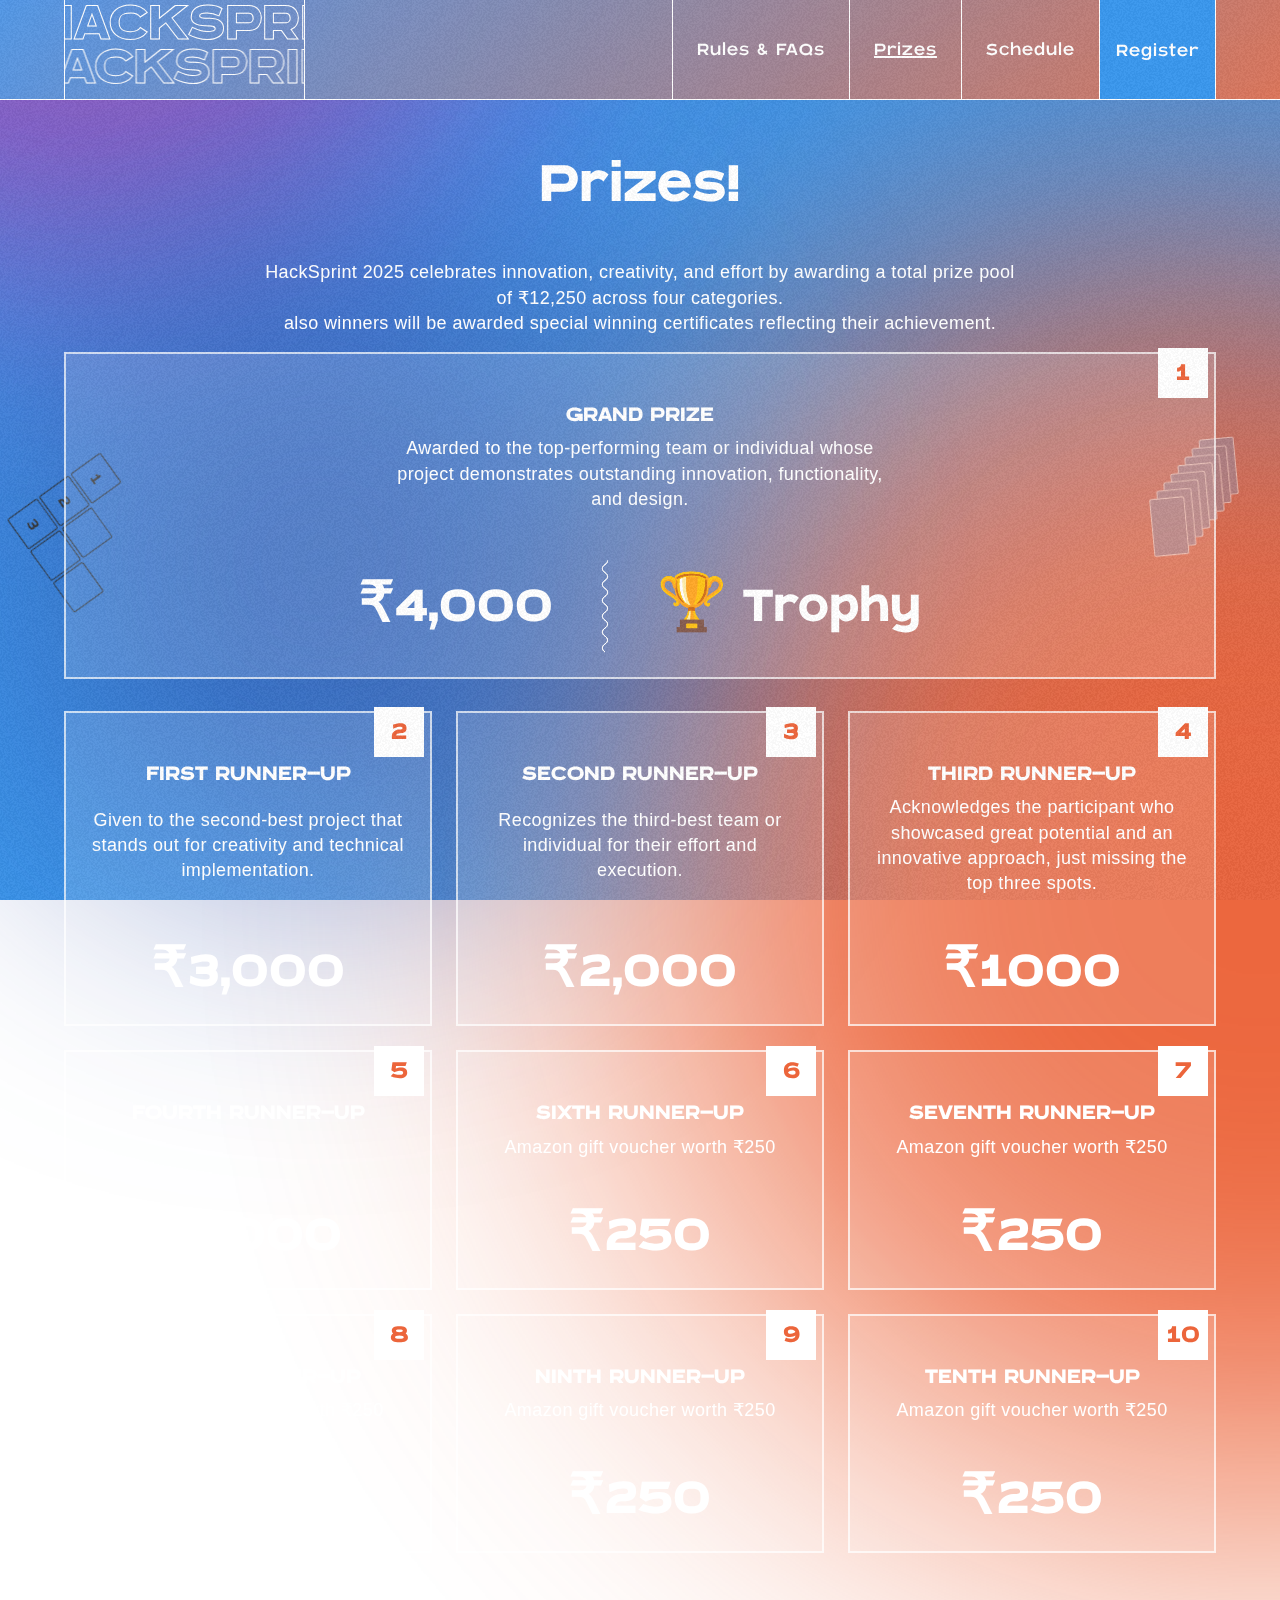
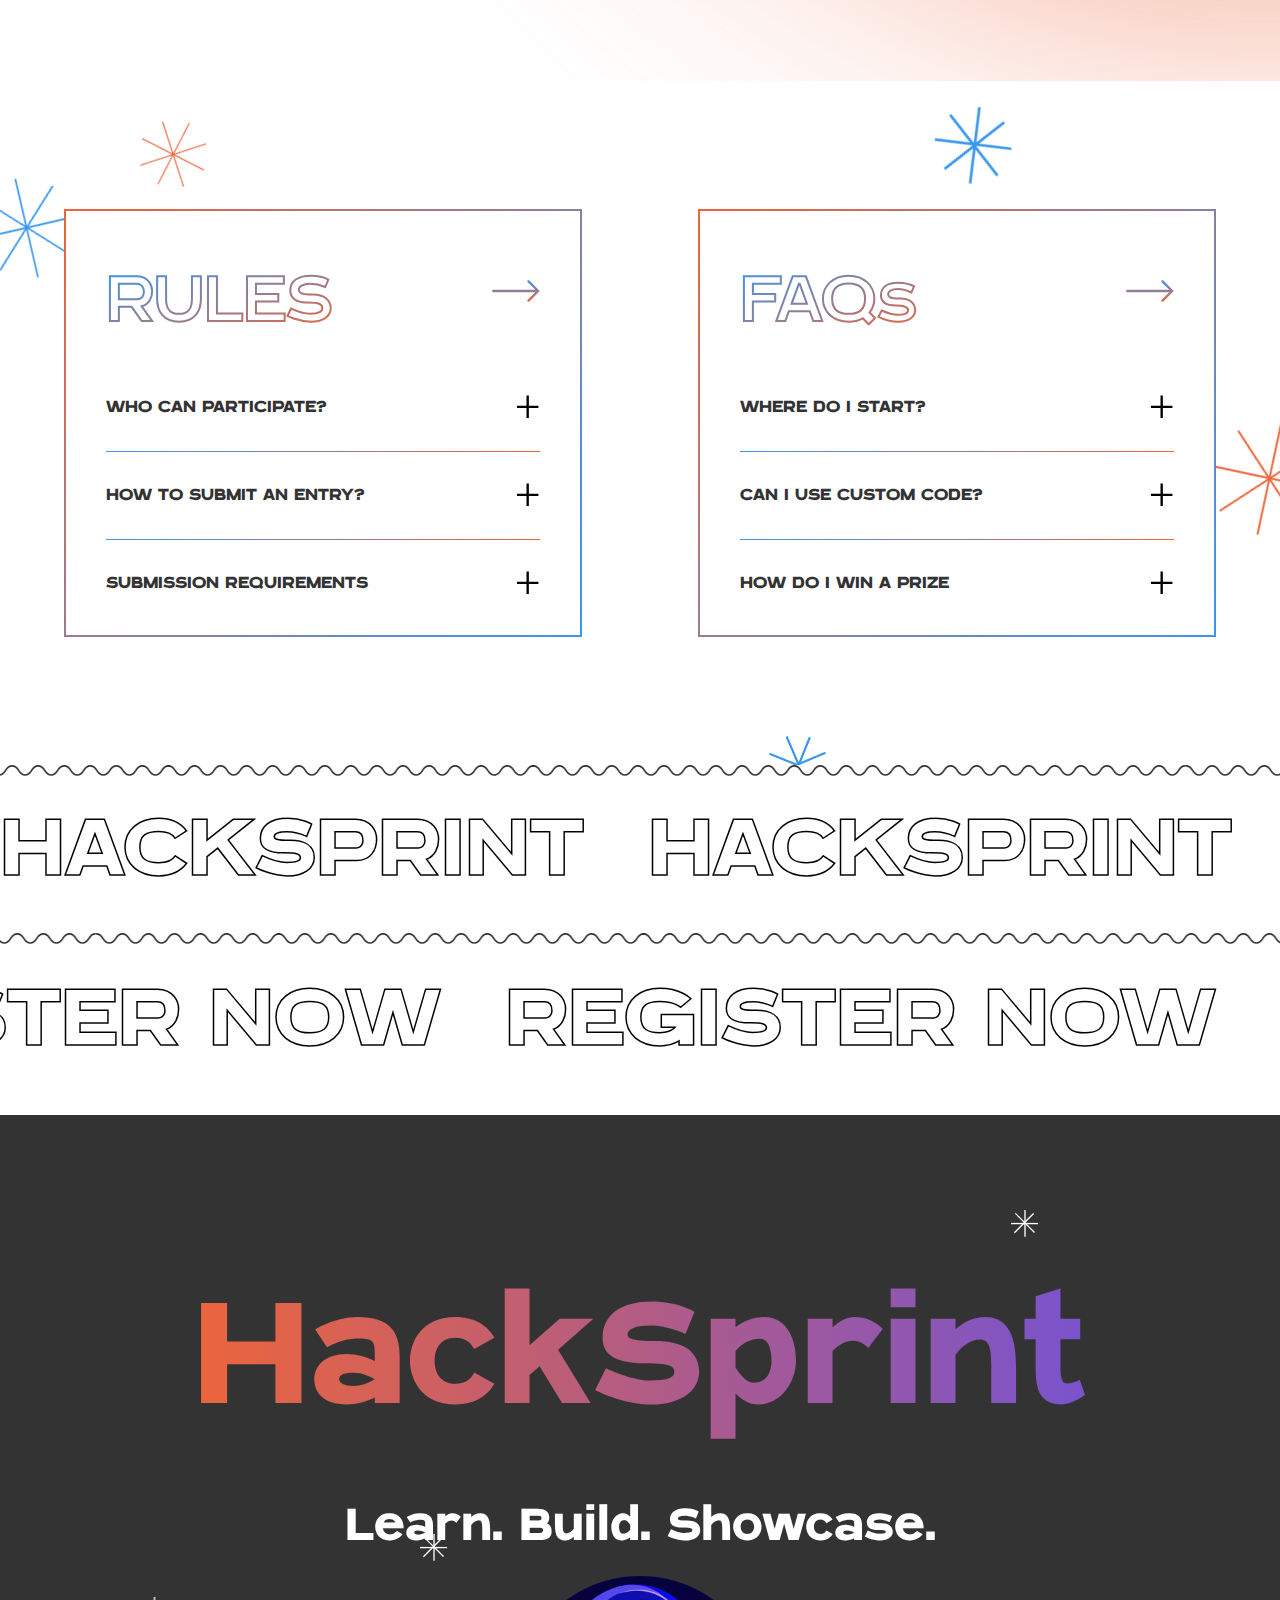
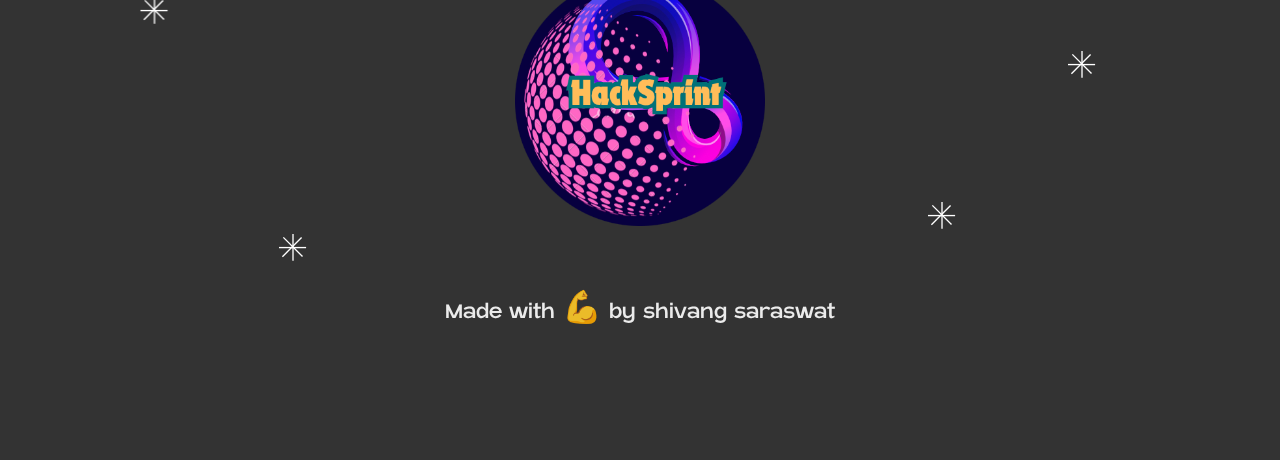
==== commit e994d92d: "major-change-11" ====
--- a/prizes.html
+++ b/prizes.html
@@ -96,7 +96,7 @@
      <h1 class="nav_logo-text text-bottom">HACKSPRINT</h1></a>
             
          <nav role="navigation" class="nav_links-wrapper w-nav-menu">
-            <a href="under-construction.html" class="nav_link w-inline-block">
+            <a href="rules-faqs.html" class="nav_link w-inline-block">
             <div>Rules &amp;&nbsp;FAQs</div></a>
             <a href="prizes.html" class="nav_link w-inline-block">
             <div><u>Prizes</u></div></a>
@@ -127,13 +127,15 @@
       <main class="main-wrapper">
 
 
-         <div id="prizes" data-w-id="cf377c82-d562-34a6-8992-01264f665458" class="section-home-prizes">
-            <div class="page-padding">
-               <div class="container max-xlarge">
-               <div class="padding-vertical-xlarge mobile-ex">
-               <div class="home-prizes-content-wrapper">
-               <div class="max-small align-center">
-                  
+          <!-- prizes-section-start     -->
+           <br>
+      <div id="prizes" data-w-id="cf377c82-d562-34a6-8992-01264f665458" class="section-home-prizes">
+         <div class="page-padding">
+            <div class="container max-xlarge">
+            <div class="padding-vertical-xlarge mobile-ex">
+            <div class="home-prizes-content-wrapper">
+            <div class="max-small align-center">
+               
                <h2 class="heading-xlarge">Prizes!</h2>
                <div class="margin-top-semi-large"><p>HackSprint 2025 celebrates innovation, creativity, and effort by awarding a total prize pool of ₹12,250
                   across four categories.<br>also winners will be awarded special winning certificates reflecting their achievement.</p></div></div><div>
@@ -176,7 +178,6 @@
                   <div class="home-prizes-card-tag-text">3</div></div></div>
                   
                   
-                  
                   <div class="home-prizes-card">
                   <h4>THIRD RUNNER-UP</h4>
                   <p class="max-xsmall margin-top-xsmall">Acknowledges the participant who showcased great potential and an innovative approach, just missing the top three spots.</p>
@@ -188,7 +189,7 @@
 
                <div class="home-prizes-card">  
                   <h4>FOURTH RUNNER-UP</h4>
-                  <p class="max-xsmall margin-top-xsmall">Given to the second-best project that stands out for creativity and technical implementation.
+                  <p class="max-xsmall margin-top-xsmall">
                   </p>
                   <div class="home-prizes-card-reward-wrapper margin-top-medium">
                   <div class="home-prizes-card-reward">
@@ -197,23 +198,69 @@
                   <div class="home-prizes-card-tag-text">5</div></div></div>
 
                   <div class="home-prizes-card">  
-                     <h4>6-10 RUNNER-UP</h4>
-                     <p class="max-xsmall margin-top-xsmall">We will be providing Amazon gift voucher worth ₹250
+                     <h4> SIXTH RUNNER-UP</h4>
+                     <p class="max-xsmall margin-top-xsmall">Amazon gift voucher worth ₹250
                      </p>
                      <div class="home-prizes-card-reward-wrapper margin-top-medium">
                      <div class="home-prizes-card-reward">
                      <h2>₹250</h2></div></div>
                      <div class="home-prizes-card-tag-wrapper">
-                     <div class="home-prizes-card-tag-text">6-</div>
-                     <div class="home-prizes-card-tag-text">10</div>
-                  </div></div>
-
-                    
-            
-            </div></div></div></div>
+                     <div class="home-prizes-card-tag-text">6</div>
+                  </div>
+               </div>
+
+               <div class="home-prizes-card">  
+                  <h4> SEVENTH RUNNER-UP</h4>
+                  <p class="max-xsmall margin-top-xsmall">Amazon gift voucher worth ₹250
+                  </p>
+                  <div class="home-prizes-card-reward-wrapper margin-top-medium">
+                  <div class="home-prizes-card-reward">
+                  <h2>₹250</h2></div></div>
+                  <div class="home-prizes-card-tag-wrapper">
+                  <div class="home-prizes-card-tag-text">7</div>
+               </div>
+            </div>
+
+            <div class="home-prizes-card">  
+               <h4> EIGHTH RUNNER-UP</h4>
+               <p class="max-xsmall margin-top-xsmall">Amazon gift voucher worth ₹250
+               </p>
+               <div class="home-prizes-card-reward-wrapper margin-top-medium">
+               <div class="home-prizes-card-reward">
+               <h2>₹250</h2></div></div>
+               <div class="home-prizes-card-tag-wrapper">
+               <div class="home-prizes-card-tag-text">8</div>
+            </div>
+         </div>
+
+         <div class="home-prizes-card">  
+            <h4>NINTH RUNNER-UP</h4>
+            <p class="max-xsmall margin-top-xsmall">Amazon gift voucher worth ₹250
+            </p>
+            <div class="home-prizes-card-reward-wrapper margin-top-medium">
+            <div class="home-prizes-card-reward">
+            <h2>₹250</h2></div></div>
+            <div class="home-prizes-card-tag-wrapper">
+            <div class="home-prizes-card-tag-text">9</div>
+         </div>
+      </div>
+
+      <div class="home-prizes-card">  
+         <h4>TENTH RUNNER-UP</h4>
+         <p class="max-xsmall margin-top-xsmall">Amazon gift voucher worth ₹250
+         </p>
+         <div class="home-prizes-card-reward-wrapper margin-top-medium">
+         <div class="home-prizes-card-reward">
+         <h2>₹250</h2></div></div>
+         <div class="home-prizes-card-tag-wrapper">
+         <div class="home-prizes-card-tag-text">10</div>
+      </div>
+   </div></div></div></div></div>
    
-         <img src="images/60cf33c1681c89fbcbee606c_podium.svg" loading="lazy" alt="" class="home-prizes-podium">
-         <img src="images/60d100f8e5062e5a5115d7e6_Group%2025.svg" loading="lazy" alt="" class="home-schedule-like-copy"></div></div></div></div></div>
+      <img src="images/60cf33c1681c89fbcbee606c_podium.svg" loading="lazy" alt="" class="home-prizes-podium">
+      <img src="images/60d100f8e5062e5a5115d7e6_Group%2025.svg" loading="lazy" alt="" class="home-schedule-like-copy"></div></div></div></div></div>
+<!-- prizes-section-end     -->
+
             
             
            
@@ -244,7 +291,7 @@
   <text id="text" y="70" font-family="intro" font-size="80" font-weight="400" stroke-width="2" stroke="url(#gradient)" fill="#ffffff">RULES</text>
  </g>
 </svg></div>
-<img src="images/60cf386138e06c62c321812e_arrow-gradient.svg" loading="lazy" alt="" class="rules-content-heading-arrow"></div><div class="margin-top-large"><div class="rules-content-faq-wrapper"><div class="rules-content-faq"><h5>Who can participate?</h5><img src="images/60cfa867d1bfb1b2c1fd47e6_plus-vector.svg" loading="lazy" alt="" class="rules-content-faq-plus"></div><div class="rules-content-faq-separator"></div><div class="rules-content-faq"><h5>How to submit an entry?</h5><img src="images/60cfa867d1bfb1b2c1fd47e6_plus-vector.svg" loading="lazy" alt="" class="rules-content-faq-plus"></div><div class="rules-content-faq-separator"></div><div class="rules-content-faq"><h5>Submission Requirements</h5><img src="images/60cfa867d1bfb1b2c1fd47e6_plus-vector.svg" loading="lazy" alt="" class="rules-content-faq-plus"></div></div></div><a href="under-construction.html" class="absolute-link w-inline-block"></a></div></div><div class="rules-content-outline"><div class="rules-content"><div class="rules-content-heading"><div class="rules-content-heading-text w-embed"><style>
+<img src="images/60cf386138e06c62c321812e_arrow-gradient.svg" loading="lazy" alt="" class="rules-content-heading-arrow"></div><div class="margin-top-large"><div class="rules-content-faq-wrapper"><div class="rules-content-faq"><h5>Who can participate?</h5><img src="images/60cfa867d1bfb1b2c1fd47e6_plus-vector.svg" loading="lazy" alt="" class="rules-content-faq-plus"></div><div class="rules-content-faq-separator"></div><div class="rules-content-faq"><h5>How to submit an entry?</h5><img src="images/60cfa867d1bfb1b2c1fd47e6_plus-vector.svg" loading="lazy" alt="" class="rules-content-faq-plus"></div><div class="rules-content-faq-separator"></div><div class="rules-content-faq"><h5>Submission Requirements</h5><img src="images/60cfa867d1bfb1b2c1fd47e6_plus-vector.svg" loading="lazy" alt="" class="rules-content-faq-plus"></div></div></div><a href="rules-faqs.html" class="absolute-link w-inline-block"></a></div></div><div class="rules-content-outline"><div class="rules-content"><div class="rules-content-heading"><div class="rules-content-heading-text w-embed"><style>
 #text {
 	font-family: Blatant;
 }
@@ -276,7 +323,7 @@
       <div class="rules-content-faq">
       <h5>How do I win a prize</h5>
       <img src="images/60cfa867d1bfb1b2c1fd47e6_plus-vector.svg" loading="lazy" alt="" class="rules-content-faq-plus"></div></div></div>
-      <a href="under-construction.html" class="absolute-link w-inline-block"></a></div></div></div></div></div></div></div>
+      <a href="rules-faqs.html" class="absolute-link w-inline-block"></a></div></div></div></div></div></div></div>
       
       <div data-w-id="da482e5e-42e6-3ebc-f0ae-3c606789579d" class="section-home-marquee-white">
       <div class="home-marquee-curvyline-wrapper top">
